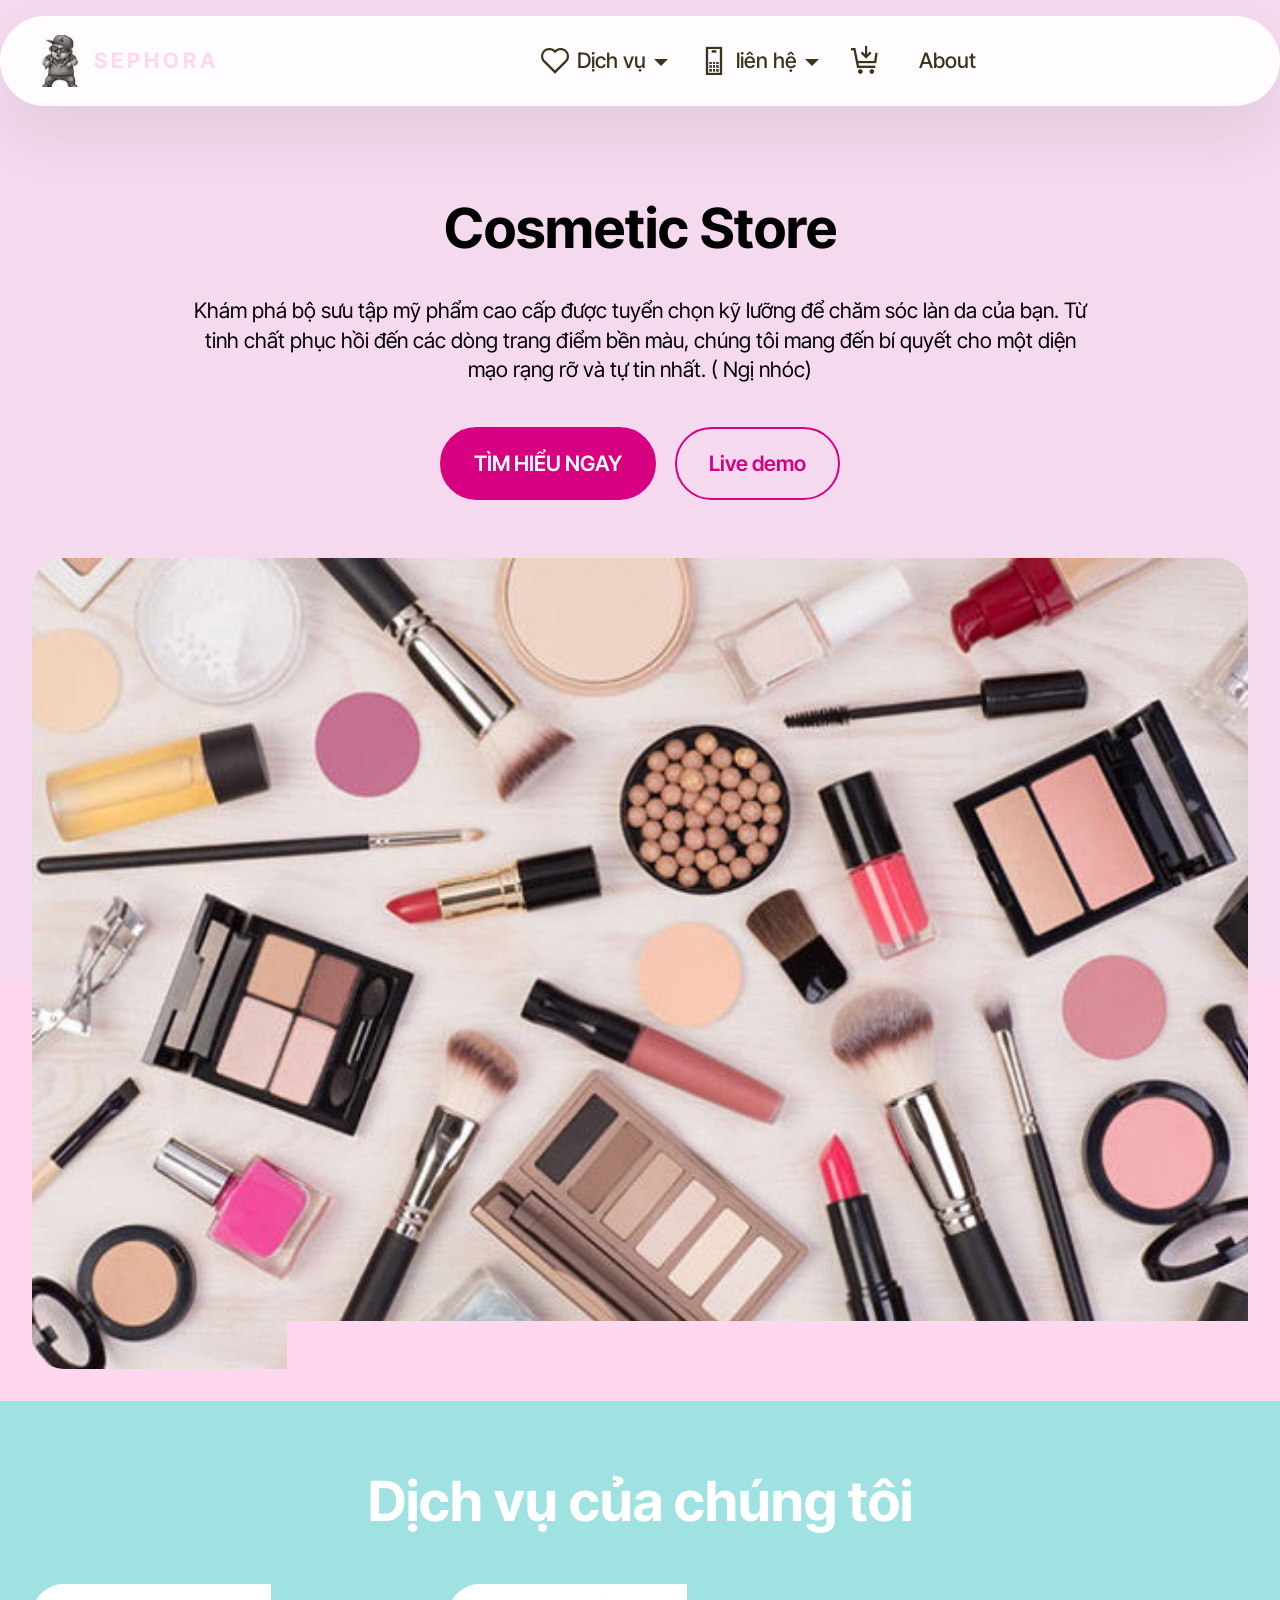
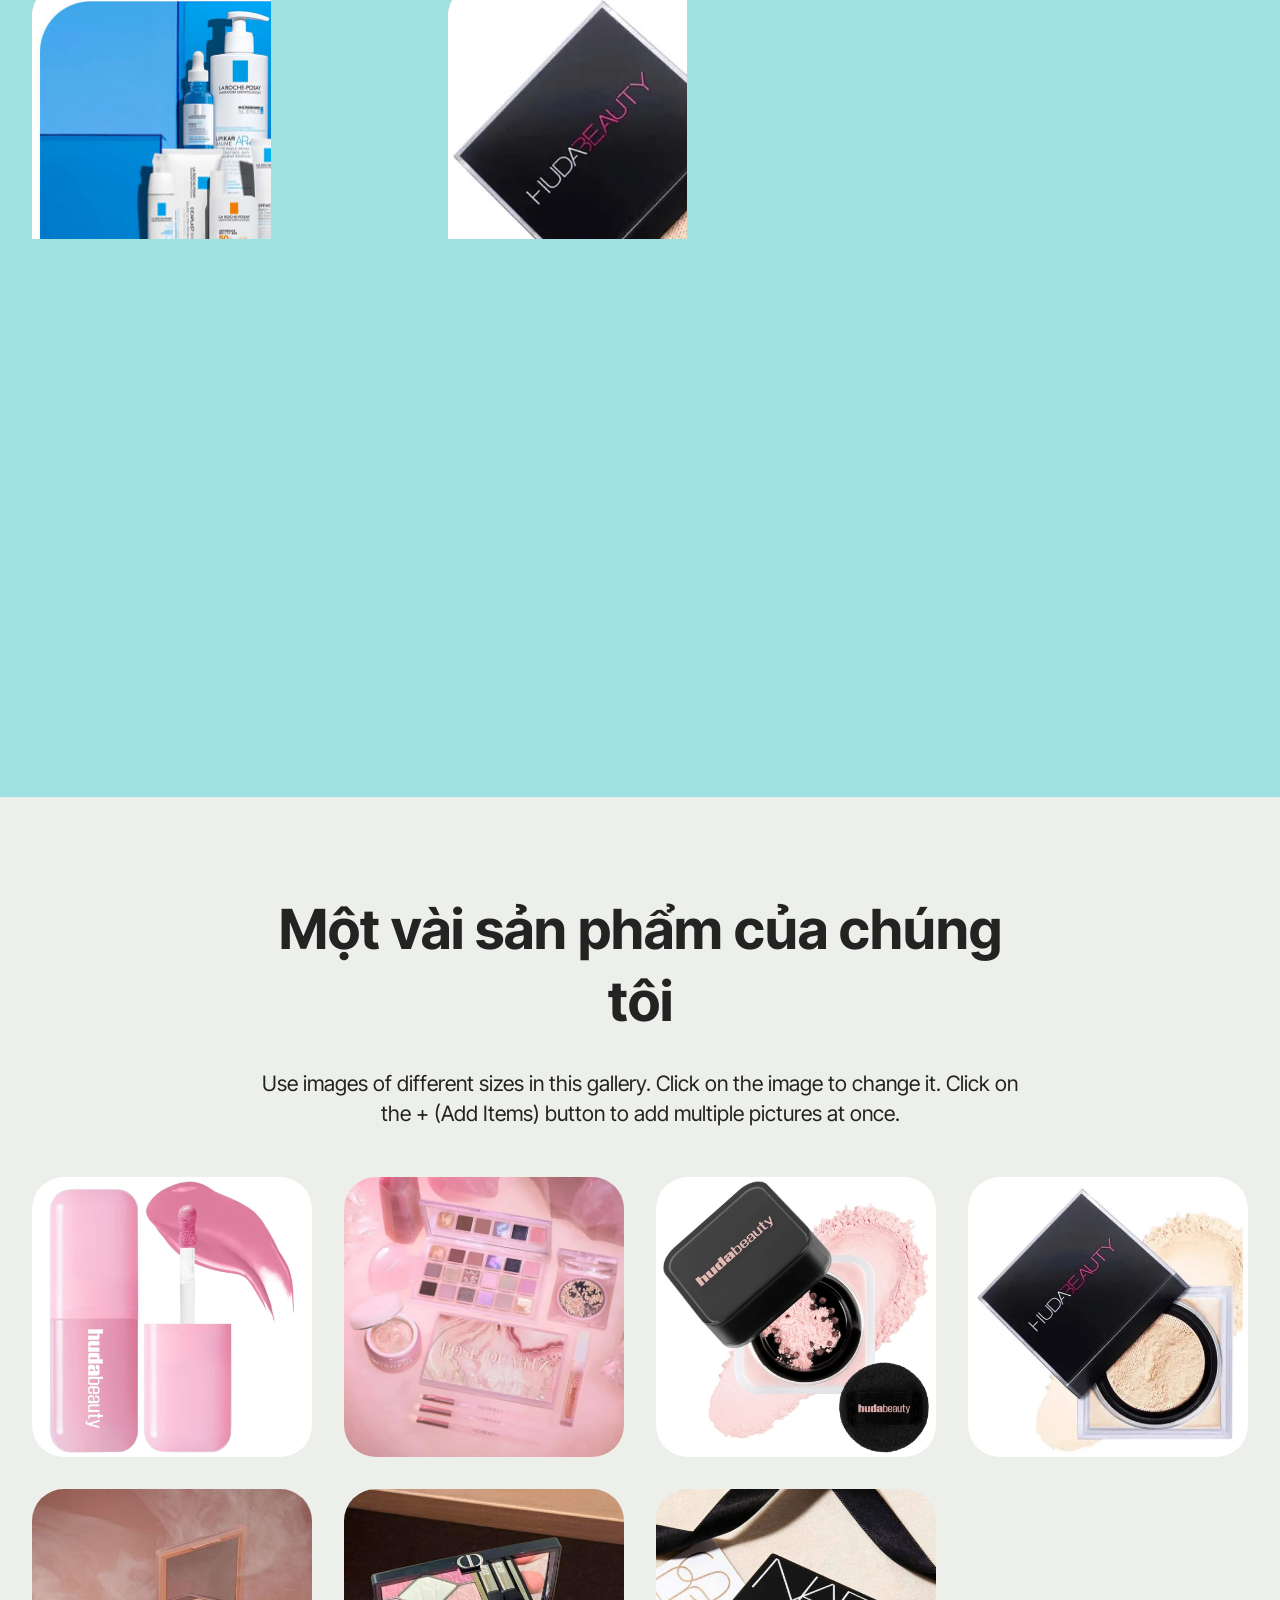
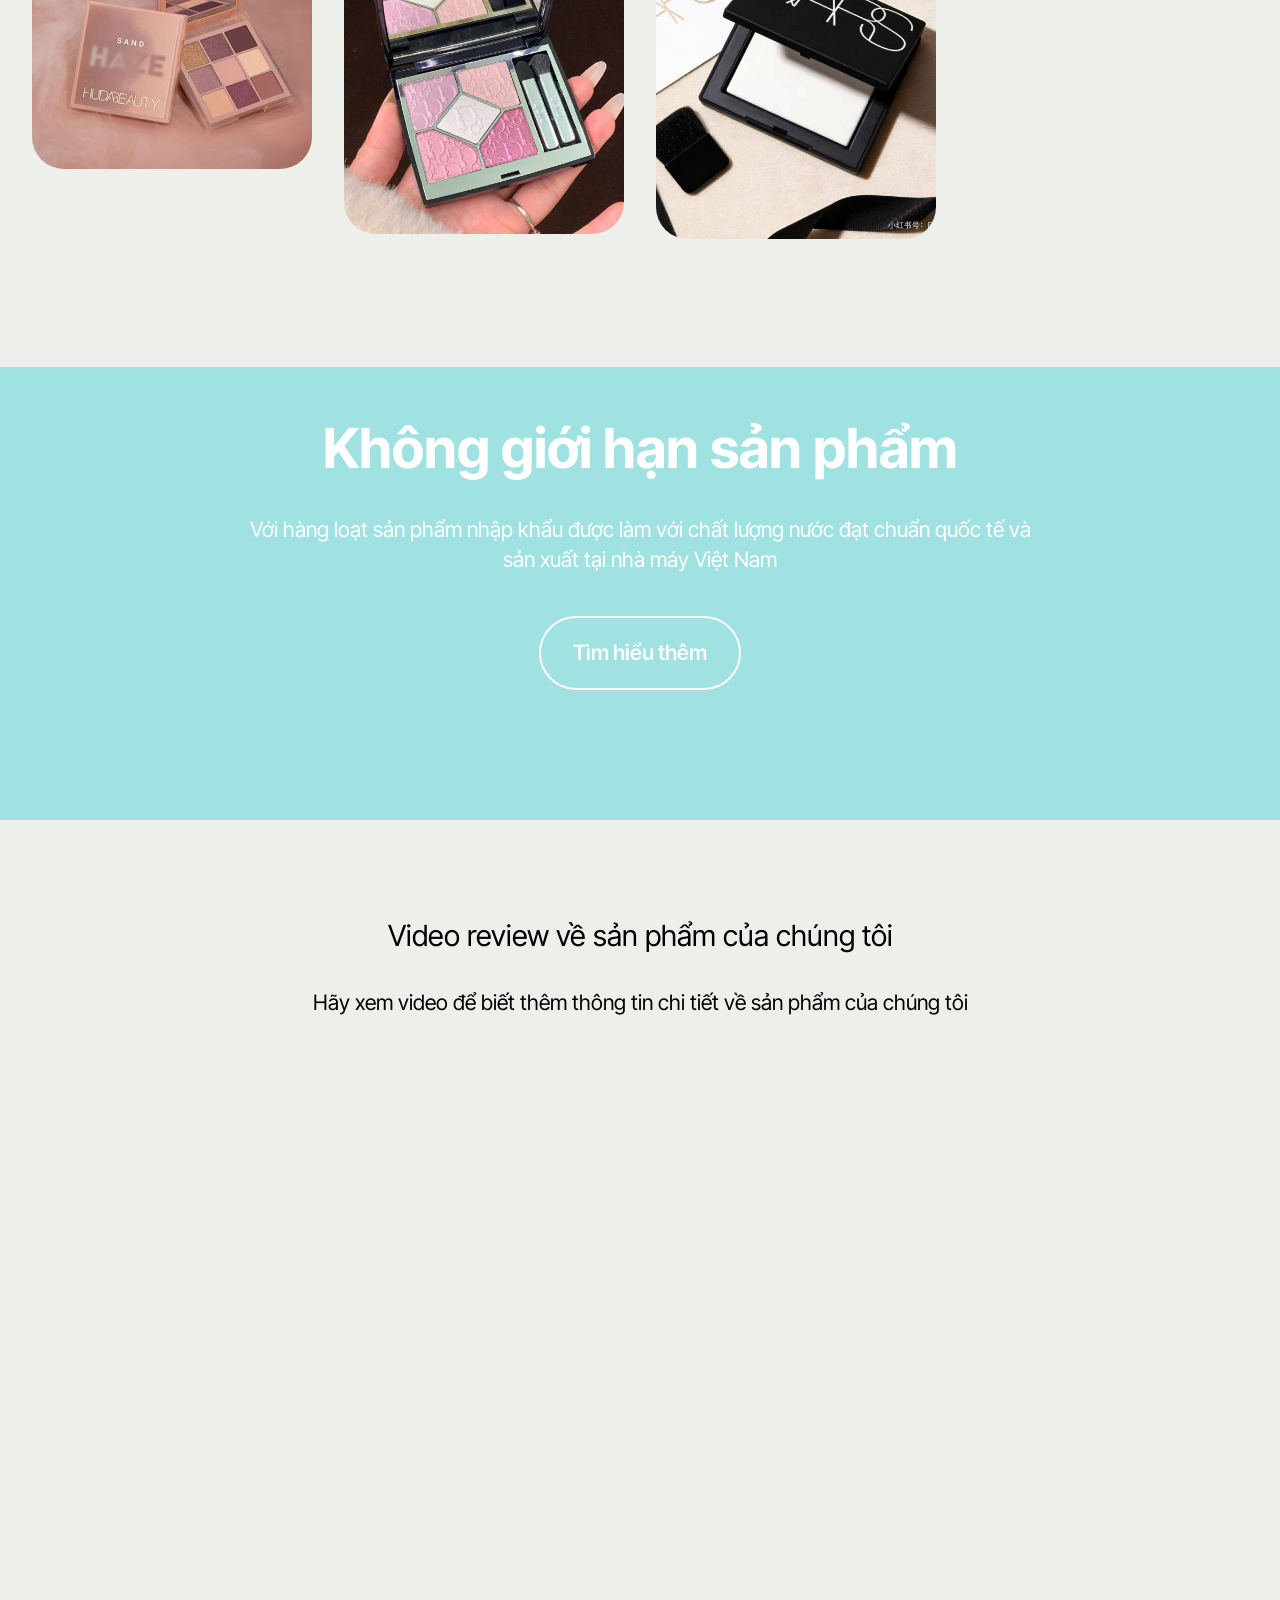
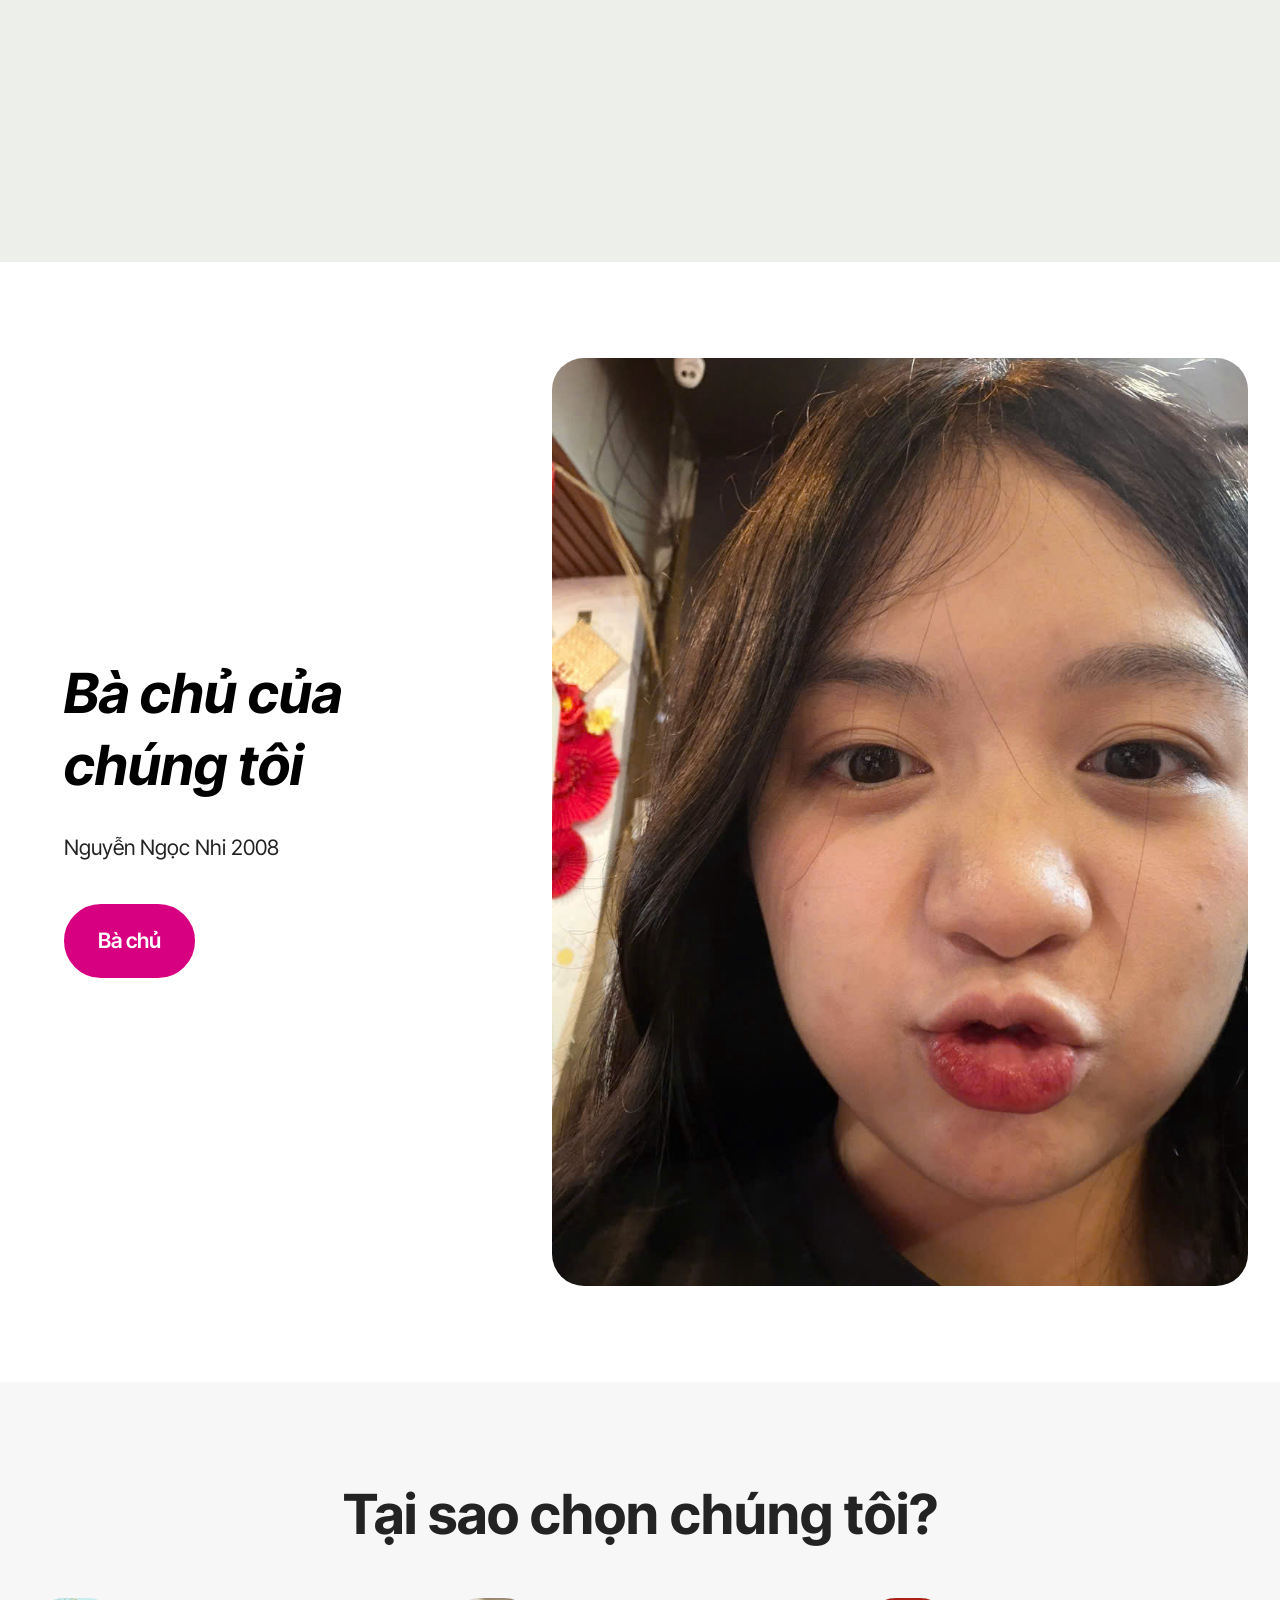
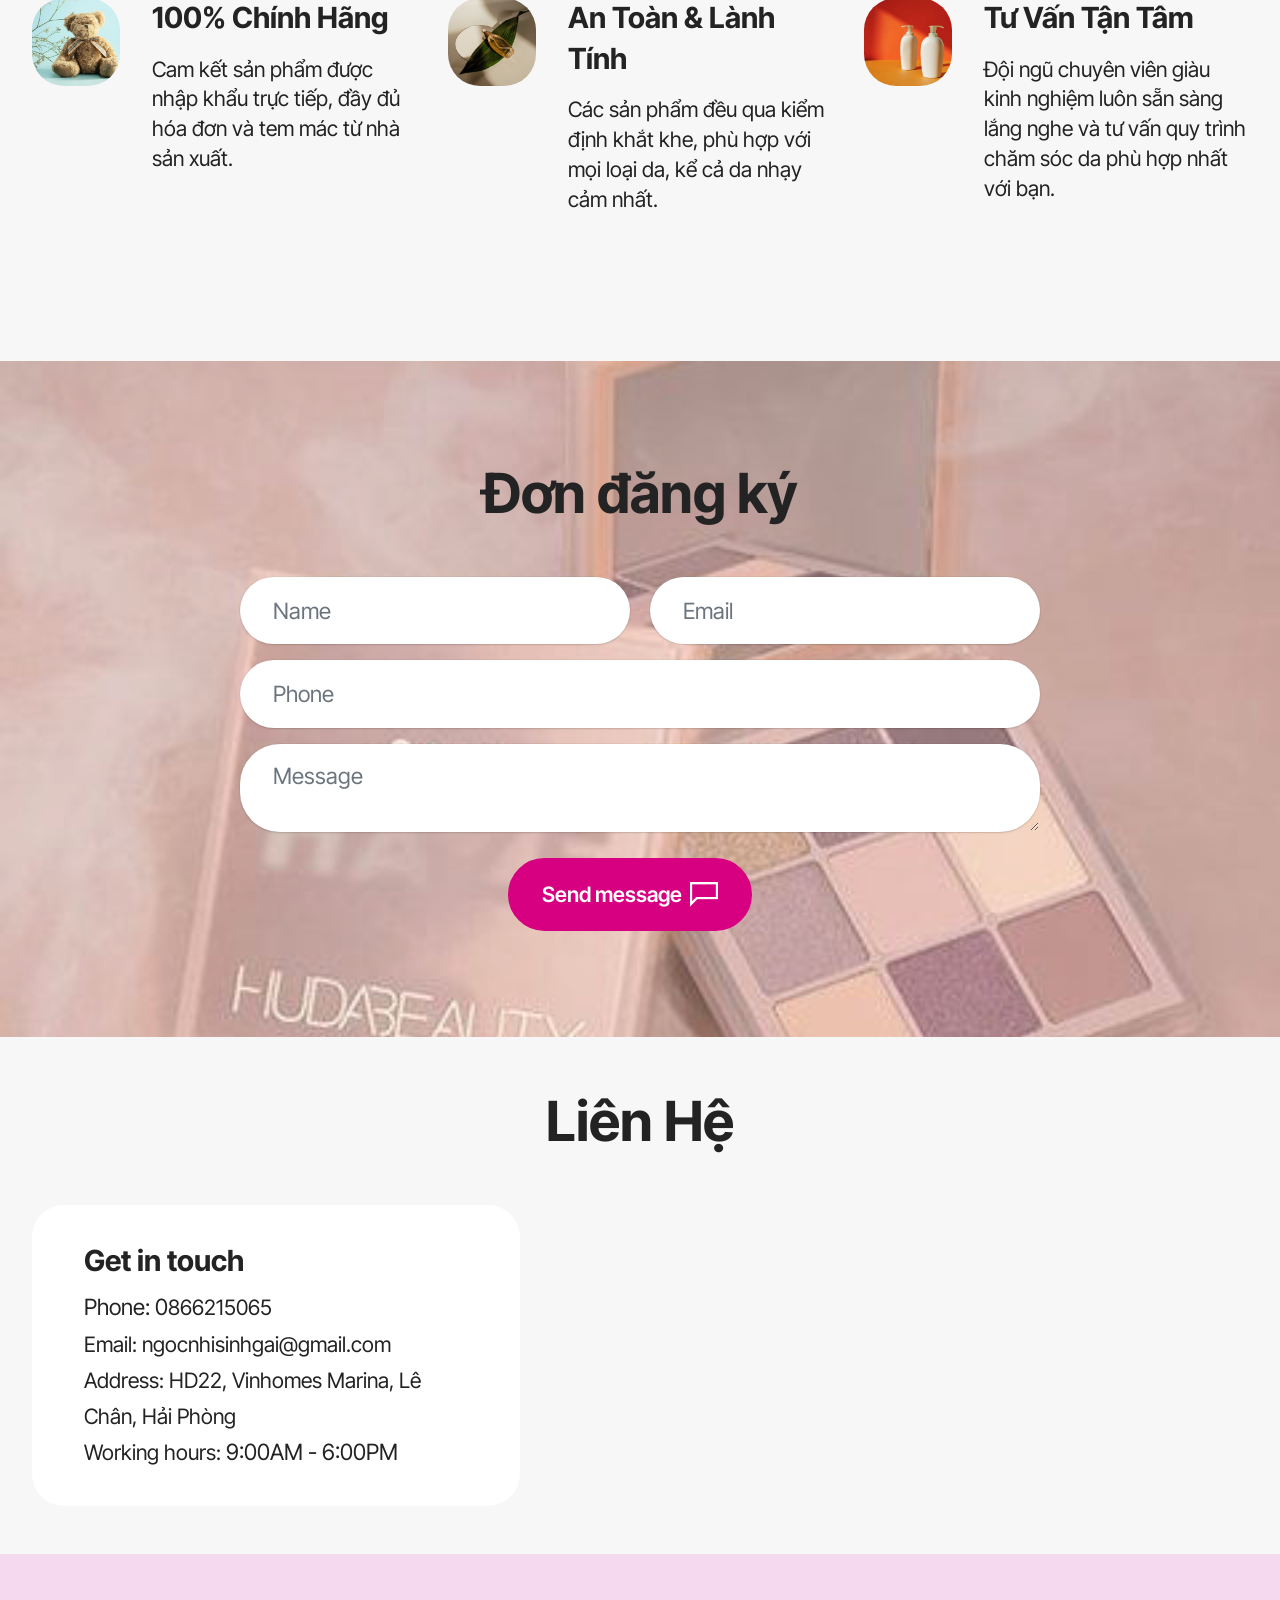
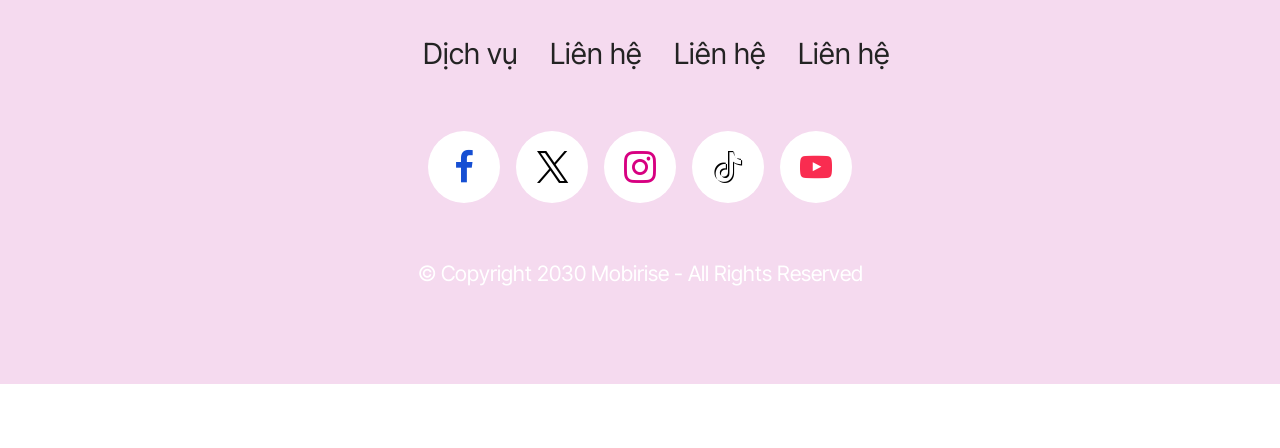
==== index.html @ 9c0962bb "new" ====
<!DOCTYPE html>
<html  >
<head>
  <!-- Site made with Mobirise Website Builder v6.1.10, https://mobirise.com -->
  <meta charset="UTF-8">
  <meta http-equiv="X-UA-Compatible" content="IE=edge">
  <meta name="generator" content="Mobirise v6.1.10, mobirise.com">
  <meta name="viewport" content="width=device-width, initial-scale=1, minimum-scale=1">
  <link rel="shortcut icon" href="assets/images/anhdep-72x105.jpeg" type="image/x-icon">
  <meta name="description" content="">
  
  
  <title>Home</title>
  <link rel="stylesheet" href="assets/web/assets/mobirise-icons2/mobirise2.css">
  <link rel="stylesheet" href="assets/bootstrap/css/bootstrap.min.css">
  <link rel="stylesheet" href="assets/animatecss/animate.css">
  <link rel="stylesheet" href="assets/dropdown/css/style.css">
  <link rel="stylesheet" href="assets/socicon/css/styles.css">
  <link rel="stylesheet" href="assets/theme/css/style.css">
  <link rel="stylesheet" href="assets/gallery/style.css">
  <link rel="preload" href="https://fonts.googleapis.com/css?family=Inter+Tight:100,200,300,400,500,600,700,800,900,100i,200i,300i,400i,500i,600i,700i,800i,900i&display=swap" as="style" onload="this.onload=null;this.rel='stylesheet'">
  <noscript><link rel="stylesheet" href="https://fonts.googleapis.com/css?family=Inter+Tight:100,200,300,400,500,600,700,800,900,100i,200i,300i,400i,500i,600i,700i,800i,900i&display=swap"></noscript>
  <link rel="preload" as="style" href="assets/mobirise/css/mbr-additional.css?v=VeJrCi"><link rel="stylesheet" href="assets/mobirise/css/mbr-additional.css?v=VeJrCi" type="text/css">

  
  
  
</head>
<body>
  
  <section data-bs-version="5.1" class="menu menu2 cid-tJS6tZXiPa" once="menu" id="menu02-0">
	

	<nav class="navbar navbar-dropdown navbar-fixed-top navbar-expand-lg">
		<div class="container">
			<div class="navbar-brand">
				<span class="navbar-logo">
					
						<img src="assets/images/anhdep-72x105.jpeg" alt="Cosmetic" style="height: 3.3rem;">
					
				</span>
				<span class="navbar-caption-wrap"><a class="navbar-caption text-secondary display-4" href="index.html#header05-1">S E P H O R A</a></span>
			</div>
			<button class="navbar-toggler" type="button" data-toggle="collapse" data-bs-toggle="collapse" data-target="#navbarSupportedContent" data-bs-target="#navbarSupportedContent" aria-controls="navbarNavAltMarkup" aria-expanded="false" aria-label="Toggle navigation">
				<div class="hamburger">
					<span></span>
					<span></span>
					<span></span>
					<span></span>
				</div>
			</button>
			<div class="collapse navbar-collapse" id="navbarSupportedContent">
				<ul class="navbar-nav nav-dropdown nav-right" data-app-modern-menu="true"><li class="nav-item dropdown">
						<a class="nav-link link dropdown-toggle text-success display-4" href="index.html#features04-w" aria-expanded="false" data-toggle="dropdown-submenu" data-bs-toggle="dropdown" data-bs-auto-close="outside"><span class="mobi-mbri mobi-mbri-hearth mbr-iconfont mbr-iconfont-btn"></span>Dịch vụ</a><div class="dropdown-menu" aria-labelledby="dropdown-602"><div class="dropdown"><a class="dropdown-item dropdown-toggle text-success display-4" href="index.html#features04-w" data-toggle="dropdown-submenu" data-bs-toggle="dropdown" data-bs-auto-close="outside" aria-expanded="false">Chăm sóc da (Skincare)</a><div class="dropdown-menu dropdown-submenu" aria-labelledby="dropdown-444"><a class="dropdown-item text-success display-4" href="index.html#features04-w">Sữa rửa mặt &amp; Tẩy trang</a><a class="dropdown-item show text-success display-4" href="index.html#features04-w">Toner &amp; Xịt khoáng</a><a class="dropdown-item show text-success display-4" href="index.html#features04-w">Serum &amp; Tinh chất đặc trị</a><a class="dropdown-item show text-success display-4" href="index.html#features04-w">Kem dưỡng ẩm</a></div></div><div class="dropdown"><a class="dropdown-item dropdown-toggle text-success display-4" href="index.html#features04-w" data-toggle="dropdown-submenu" data-bs-toggle="dropdown" data-bs-auto-close="outside" aria-expanded="false">Trang điểm (Makeup)<br></a><div class="dropdown-menu dropdown-submenu" aria-labelledby="dropdown-417"><a class="show dropdown-item text-success display-4" href="index.html#features04-w">Kem nền &amp; Cushion</a><a class="show dropdown-item text-success display-4" href="index.html#features04-w">Phấn mắt &amp; Kẻ mày</a><a class="dropdown-item show text-success display-4" href="index.html#features04-w">Son môi</a></div></div><div class="dropdown"><a class="dropdown-item dropdown-toggle text-success display-4" href="index.html#features04-w" data-toggle="dropdown-submenu" data-bs-toggle="dropdown" data-bs-auto-close="outside" aria-expanded="false">Chăm sóc cơ thể (Body Care)</a><div class="dropdown-menu dropdown-submenu" aria-labelledby="dropdown-367"><a class="show dropdown-item text-success display-4" href="index.html#features04-w">Sữa tắm &amp; Tẩy tế bào chết</a><a class="show dropdown-item text-success display-4" href="index.html#features04-w">Dưỡng thể (Body Lotion)</a></div></div><a class="show dropdown-item text-success display-4" href="index.html#features04-w"></a></div>
					</li><li class="nav-item dropdown">
						<a class="nav-link link dropdown-toggle text-success display-4" href="index.html#contacts02-9" data-toggle="dropdown-submenu" data-bs-toggle="dropdown" data-bs-auto-close="outside" aria-expanded="false"><span class="mobi-mbri mobi-mbri-mobile mbr-iconfont mbr-iconfont-btn"></span>liên hệ</a><div class="dropdown-menu" aria-labelledby="dropdown-784"><a class="dropdown-item text-success display-4" href="index.html#contacts02-9">0866215065&nbsp;<span class="mobi-mbri mobi-mbri-phone mbr-iconfont mbr-iconfont-btn"></span></a><a class="text-success show dropdown-item text-primary display-4" href="https://web.facebook.com/nhyngoc.1908" target="_blank"><span class="socicon socicon-facebook mbr-iconfont mbr-iconfont-btn"></span>ngọc nhi<br></a><a class="text-success show dropdown-item text-primary display-4" href="https://web.facebook.com/nhyngoc.1908" target="_blank"></a></div>
					</li><li class="nav-item"><a class="nav-link link text-success display-4" href="index.html#features04-w"><span class="mobi-mbri mobi-mbri-cart-add mbr-iconfont mbr-iconfont-btn"></span></a></li>
					<li class="nav-item">
						<a class="nav-link link text-success display-4" href="index.html#header01-7">About</a>
					</li></ul>
				
				
			</div>
		</div>
	</nav>
</section>

<section data-bs-version="5.1" class="header5 cid-tJS6uM4N87" id="header05-1">
	

	
	
	<div class="topbg"></div>
	<div class="align-center container">
		<div class="row justify-content-center">
			<div class="col-md-12 col-lg-9">
				<h1 class="mbr-section-title mbr-fonts-style mb-4 display-2"><strong>Cosmetic Store</strong></h1>
				<p class="mbr-text mbr-fonts-style mb-4 display-7">Khám phá bộ sưu tập mỹ phẩm cao cấp được tuyển chọn kỹ lưỡng để chăm sóc làn da của bạn. Từ tinh chất phục hồi đến các dòng trang điểm bền màu, chúng tôi mang đến bí quyết cho một diện mạo rạng rỡ và tự tin nhất. ( Ngị nhóc)</p>
				<div class="mbr-section-btn mt-3"><a class="btn btn-primary display-7" href="index.html#form02-6">TÌM HIỂU NGAY</a> <a class="btn btn-primary-outline display-7" href="index.html#gallery02-v">Live demo</a></div>
			</div>
		</div>
		<div class="row mt-5 justify-content-center">
			<div class="col-12 col-lg-12">
				<img src="assets/images/dung-cu-makeup-chuyen-nghiep-600x400.jpg" alt="Mobirise Website Builder" title="">
			</div>
		</div>
	</div>
</section>

<section data-bs-version="5.1" class="features4 cid-tMlEXTHLbS" id="features04-w">
	
	
	<div class="container">
		<div class="row justify-content-center">
			<div class="col-12 content-head">
				<div class="mbr-section-head mb-5">
					<h4 class="mbr-section-title mbr-fonts-style align-center mb-0 display-2"><strong>Dịch vụ của chúng tôi</strong></h4>
					
					
				</div>
			</div>
		</div>
		<div class="row">
			<div class="item features-image col-12 col-md-6 col-lg-4">
				<div class="item-wrapper">
					<div class="item-img">
						<img src="assets/images/original-1692762587-816x802.jpg" alt="Mobirise Website Builder">
					</div>
					<div class="item-content">
						<h5 class="item-title mbr-fonts-style display-5">
							<strong>Chăm sóc da&nbsp;</strong></h5>
						
						<p class="mbr-text mbr-fonts-style display-7">Sản phẩm chăm sóc da tốt nhất hiện nay</p>
						<div class="mbr-section-btn item-footer"><a href="page2.html" class="btn item-btn btn-primary display-7">Tìm hiểu</a></div>
					</div>

				</div>
			</div>
			<div class="item features-image col-12 col-md-6 col-lg-4">
				<div class="item-wrapper">
					<div class="item-img">
						<img src="assets/images/phan-phu-dang-bot-huda-beauty-easy-bake-loose-baking-setting-powder-tone-pound-cake-20g-6791de4753b0d-23012025131431.webp" alt="Mobirise Website Builder">
					</div>
					<div class="item-content">
						<h5 class="item-title mbr-fonts-style display-5"><strong>Trang điểm&nbsp;</strong></h5>
						
						<p class="mbr-text mbr-fonts-style display-7">Sản phẩm bán chạy nhất trên sàn của chúng tôi</p>
						<div class="mbr-section-btn item-footer"><a href="page1.html" class="btn item-btn btn-primary display-7">Tìm hiểu</a></div>
					</div>
				</div>
			</div>
			<div class="item features-image col-12 col-md-6 col-lg-4">
				<div class="item-wrapper">
					<div class="item-img">
						<img src="assets/images/xit-khoa-nen-makeup-huda-beauty-easy-bake-setting-spray-100ml-68b80b1b572de-3092025163211.webp" alt="Mobirise Website Builder">
					</div>
					<div class="item-content">
						<h5 class="item-title mbr-fonts-style display-5">
							<strong>Chăm sóc cơ thể</strong></h5>
						
						<p class="mbr-text mbr-fonts-style display-7">
							Sản phẩm huda nổi tiếng bán chạy<br>
						</p>
						<div class="mbr-section-btn item-footer"><a href="page3.html" class="btn item-btn btn-primary display-7">Tìm hiểu</a></div>
					</div>
				</div>
			</div>
		</div>
	</div>
</section>

<section data-bs-version="5.1" class="gallery1 mbr-gallery cid-tMlDYtQ5fF" id="gallery02-v">
    

    
    

    <div class="container-fluid">
        <div class="row justify-content-center">
            <div class="col-12 content-head">
                <div class="mbr-section-head mb-5">
                    <h3 class="mbr-section-title mbr-fonts-style align-center m-0 display-2"><strong>Một vài sản phẩm của chúng tôi</strong></h3>
                    <h4 class="mbr-section-subtitle mbr-fonts-style align-center mb-0 mt-4 display-7">Use images of different sizes in this gallery. Click on the image to change it. Click on the + (Add Items) button to add multiple pictures at once.</h4>
                </div>
            </div>
        </div>
        <div class="row mbr-gallery mbr-masonry" data-masonry="{&quot;percentPosition&quot;: true }">
            <div class="col-12 col-md-6 col-lg-3 item gallery-image">
                <div class="item-wrapper" data-toggle="modal" data-bs-toggle="modal" data-target="#veF0iHFSBd-modal" data-bs-target="#veF0iHFSBd-modal">
                    <img class="w-100" src="assets/images/huda-beauty-blush-filter-liquid-blush-ube-cream.webp" alt="Mobirise Website Builder" data-slide-to="0" data-bs-slide-to="0" data-target="#lb-veF0iHFSBd" data-bs-target="#lb-veF0iHFSBd">
                    <div class="icon-wrapper">
                        <span class="mobi-mbri mobi-mbri-search mbr-iconfont mbr-iconfont-btn"></span>
                    </div>
                </div>
                
            </div>
            <div class="col-12 col-md-6 col-lg-3 item gallery-image">
                <div class="item-wrapper" data-toggle="modal" data-bs-toggle="modal" data-target="#veF0iHFSBd-modal" data-bs-target="#veF0iHFSBd-modal">
                    <img class="w-100" src="assets/images/huda-beauty-rose-quartz-collecti-jpg-1647658914.webp" alt="Mobirise Website Builder" data-slide-to="1" data-bs-slide-to="1" data-target="#lb-veF0iHFSBd" data-bs-target="#lb-veF0iHFSBd">
                    <div class="icon-wrapper">
                        <span class="mobi-mbri mobi-mbri-search mbr-iconfont mbr-iconfont-btn"></span>
                    </div>
                </div>
                
            </div>
            <div class="col-12 col-md-6 col-lg-3 item gallery-image">
                <div class="item-wrapper" data-toggle="modal" data-bs-toggle="modal" data-target="#veF0iHFSBd-modal" data-bs-target="#veF0iHFSBd-modal">
                    <img class="w-100" src="assets/images/mini-6g-easy-bake-loose-baking-setting-powder-cherry-blossom.webp" alt="Mobirise Website Builder" data-slide-to="2" data-bs-slide-to="2" data-target="#lb-veF0iHFSBd" data-bs-target="#lb-veF0iHFSBd">
                    <div class="icon-wrapper">
                        <span class="mobi-mbri mobi-mbri-search mbr-iconfont mbr-iconfont-btn"></span>
                    </div>
                </div>
                
            </div>
            <div class="col-12 col-md-6 col-lg-3 item gallery-image">
                <div class="item-wrapper" data-toggle="modal" data-bs-toggle="modal" data-target="#veF0iHFSBd-modal" data-bs-target="#veF0iHFSBd-modal">
                    <img class="w-100" src="assets/images/phan-phu-dang-bot-huda-beauty-easy-bake-loose-baking-setting-powder-tone-pound-cake-20g-6791de4753b0d-23012025131431.webp" alt="Mobirise Website Builder" data-slide-to="3" data-bs-slide-to="3" data-target="#lb-veF0iHFSBd" data-bs-target="#lb-veF0iHFSBd">
                    <div class="icon-wrapper">
                        <span class="mobi-mbri mobi-mbri-search mbr-iconfont mbr-iconfont-btn"></span>
                    </div>
                </div>
                
            </div>
            <div class="col-12 col-md-6 col-lg-3 item gallery-image">
                <div class="item-wrapper" data-toggle="modal" data-bs-toggle="modal" data-target="#veF0iHFSBd-modal" data-bs-target="#veF0iHFSBd-modal">
                    <img class="w-100" src="assets/images/sand-haze-1bcd0a41b50645d7a9944e2a5eb44f7e-large-480x480.jpg" alt="Mobirise Website Builder" data-slide-to="4" data-bs-slide-to="4" data-target="#lb-veF0iHFSBd" data-bs-target="#lb-veF0iHFSBd">
                    <div class="icon-wrapper">
                        <span class="mobi-mbri mobi-mbri-search mbr-iconfont mbr-iconfont-btn"></span>
                    </div>
                </div>
                
            </div>
            <div class="col-12 col-md-6 col-lg-3 item gallery-image">
                <div class="item-wrapper" data-toggle="modal" data-bs-toggle="modal" data-target="#veF0iHFSBd-modal" data-bs-target="#veF0iHFSBd-modal">
                    <img class="w-100" src="assets/images/218d7503-e731-4b28-9353-6bf3b021358f-524x647.jpg" alt="Mobirise Website Builder" data-slide-to="5" data-bs-slide-to="5" data-target="#lb-veF0iHFSBd" data-bs-target="#lb-veF0iHFSBd">
                    <div class="icon-wrapper">
                        <span class="mobi-mbri mobi-mbri-search mbr-iconfont mbr-iconfont-btn"></span>
                    </div>
                </div>
                
            </div>
            <div class="col-12 col-md-6 col-lg-3 item gallery-image">
                <div class="item-wrapper" data-toggle="modal" data-bs-toggle="modal" data-target="#veF0iHFSBd-modal" data-bs-target="#veF0iHFSBd-modal">
                    <img class="w-100" src="assets/images/d72a0f19-50c6-4b3a-bc0b-5b64bf9c678b-524x655.jpg" alt="Mobirise Website Builder" data-slide-to="6" data-bs-slide-to="6" data-target="#lb-veF0iHFSBd" data-bs-target="#lb-veF0iHFSBd">
                    <div class="icon-wrapper">
                        <span class="mobi-mbri mobi-mbri-search mbr-iconfont mbr-iconfont-btn"></span>
                    </div>
                </div>
                
            </div>
        </div>

        <div class="modal mbr-slider" tabindex="-1" role="dialog" aria-hidden="true" id="veF0iHFSBd-modal">
            <div class="modal-dialog" role="document">
                <div class="modal-content">
                    <div class="modal-body">
                        <div class="carousel slide" id="lb-veF0iHFSBd" data-interval="5000" data-bs-interval="5000">
                            <div class="carousel-inner">
                                <div class="carousel-item active">
                                    <img class="d-block w-100" src="assets/images/huda-beauty-blush-filter-liquid-blush-ube-cream.webp" alt="Mobirise Website Builder">
                                </div>
                                <div class="carousel-item">
                                    <img class="d-block w-100" src="assets/images/huda-beauty-rose-quartz-collecti-jpg-1647658914.webp" alt="Mobirise Website Builder">
                                </div>
                                <div class="carousel-item">
                                    <img class="d-block w-100" src="assets/images/mini-6g-easy-bake-loose-baking-setting-powder-cherry-blossom.webp" alt="Mobirise Website Builder">
                                </div>
                                <div class="carousel-item">
                                    <img class="d-block w-100" src="assets/images/phan-phu-dang-bot-huda-beauty-easy-bake-loose-baking-setting-powder-tone-pound-cake-20g-6791de4753b0d-23012025131431.webp" alt="Mobirise Website Builder">
                                </div>
                                <div class="carousel-item">
                                    <img class="d-block w-100" src="assets/images/sand-haze-1bcd0a41b50645d7a9944e2a5eb44f7e-large-480x480.jpg" alt="Mobirise Website Builder">
                                </div>
                                <div class="carousel-item">
                                    <img class="d-block w-100" src="assets/images/218d7503-e731-4b28-9353-6bf3b021358f-524x647.jpg" alt="Mobirise Website Builder">
                                </div>
                                <div class="carousel-item">
                                    <img class="d-block w-100" src="assets/images/d72a0f19-50c6-4b3a-bc0b-5b64bf9c678b-524x655.jpg" alt="Mobirise Website Builder">
                                </div>
                            </div>
                            <ol class="carousel-indicators">
                                <li data-slide-to="0" data-bs-slide-to="0" class="active" data-target="#lb-veF0iHFSBd" data-bs-target="#lb-veF0iHFSBd"></li>
                                <li data-slide-to="1" data-bs-slide-to="1" data-target="#lb-veF0iHFSBd" data-bs-target="#lb-veF0iHFSBd"></li>
                                <li data-slide-to="2" data-bs-slide-to="2" data-target="#lb-veF0iHFSBd" data-bs-target="#lb-veF0iHFSBd"></li>
                                <li data-slide-to="3" data-bs-slide-to="3" data-target="#lb-veF0iHFSBd" data-bs-target="#lb-veF0iHFSBd"></li>
                                <li data-slide-to="4" data-bs-slide-to="4" data-target="#lb-veF0iHFSBd" data-bs-target="#lb-veF0iHFSBd"></li>
                                <li data-slide-to="5" data-bs-slide-to="5" data-target="#lb-veF0iHFSBd" data-bs-target="#lb-veF0iHFSBd"></li>
                                <li data-slide-to="6" data-bs-slide-to="6" data-target="#lb-veF0iHFSBd" data-bs-target="#lb-veF0iHFSBd"></li>
                            </ol>
                            <a role="button" href="" class="close" data-dismiss="modal" data-bs-dismiss="modal" aria-label="Close">
                            </a>
                            <a class="carousel-control-prev carousel-control" role="button" data-slide="prev" data-bs-slide="prev" href="#lb-veF0iHFSBd">
                                <span class="mobi-mbri mobi-mbri-arrow-prev" aria-hidden="true"></span>
                                <span class="sr-only visually-hidden">Previous</span>
                            </a>
                            <a class="carousel-control-next carousel-control" role="button" data-slide="next" data-bs-slide="next" href="#lb-veF0iHFSBd">
                                <span class="mobi-mbri mobi-mbri-arrow-next" aria-hidden="true"></span>
                                <span class="sr-only visually-hidden">Next</span>
                            </a>
                        </div>
                    </div>
                </div>
            </div>
        </div>
    </div>
</section>

<section data-bs-version="5.1" class="header09 cid-tLAX5BnXkJ" id="header09-q">
	
	
	<div class="container-fluid">
		<div class="row">
			<div class="content-wrap col-12 col-md-8">
				<h2 class="mbr-section-title mbr-fonts-style mbr-white mb-4 display-2"><strong>Không giới hạn sản phẩm</strong></h2>
				
				<p class="mbr-fonts-style mbr-text mbr-white mb-4 display-7">Với hàng loạt sản phẩm nhập khẩu được làm với chất lượng nước đạt chuẩn quốc tế và sản xuất tại nhà máy Việt Nam</p>
				<div class="mbr-section-btn"><a class="btn btn-white-outline display-7" href="page4.html">Tìm hiểu thêm</a></div>
			</div>
		</div>
	</div>
</section>

<section data-bs-version="5.1" class="header7 cid-tLeaLmEeFr" id="header07-h">
  

  
  
  
  <div class="align-center container">
    <div class="row justify-content-center">
      <div class="col-md-12 col-lg-9 mb-5">
        <h1 class="mbr-section-title mbr-fonts-style display-5">Video review về sản phẩm của chúng tôi</h1>
        <p class="mbr-text mbr-fonts-style mt-4 display-7">
          Hãy xem video để biết thêm thông tin chi tiết về sản phẩm của chúng tôi</p>
        
      </div>
    </div>

    <div class="row justify-content-center">
      <div class="mbr-figure col-12 col-md-12"><iframe class="mbr-embedded-video" src="https://www.youtube.com/embed/VstaVrbxufo?rel=0&amp;amp;mute=1&amp;showinfo=0&amp;autoplay=1&amp;loop=1&amp;playlist=VstaVrbxufo" width="1280" height="720" frameborder="0" allowfullscreen></iframe></div>
    </div>
  </div>
</section>

<section data-bs-version="5.1" class="header1 cid-tJS9vXDdRK" id="header01-7">
	

	
	

	<div class="container">
		<div class="row justify-content-center">
			<div class="col-12 col-md-12 col-lg-7 image-wrapper">
				<img class="w-100" src="assets/images/z7532782134181-3349c4704ab9f3c4720454849f59a52e-960x1280.jpg" alt="Mobirise Website Builder">
			</div>
			<div class="col-12 col-lg col-md-12">
				<div class="text-wrapper align-left">
					<h1 class="mbr-section-title mbr-fonts-style mb-4 display-2"><strong><em>Bà chủ của chúng tôi</em></strong></h1>
					<p class="mbr-text mbr-fonts-style mb-4 display-7">Nguyễn Ngọc Nhi 2008&nbsp;<br></p>
					<div class="mbr-section-btn mt-3"><a class="btn btn-primary display-7" href="page5.html">Bà chủ<br></a></div>
				</div>
			</div>
		</div>
	</div>
</section>

<section data-bs-version="5.1" class="features15 cid-tLek7gQhG7" id="features015-m">
	

	
	
	<div class="container">
		<div class="mbr-section-head mb-5">
			<h4 class="mbr-section-title mbr-fonts-style align-center mb-0 display-2">
			  <strong>Tại sao chọn chúng tôi?</strong></h4>
			
		  </div>
		<div class="row justify-content-center">
			<div class="item features-without-image col-12 col-lg-4 active">
				<div class="item-wrapper">
					<div class="img-wrapper">
						<img src="assets/images/shop3.jpg" alt="Mobirise Website Builder" data-slide-to="0" data-bs-slide-to="0">
					</div>
					<div class="card-box">
						<h4 class="card-title mbr-fonts-style mb-3 display-5"><strong>100% Chính Hãng</strong></h4>
						<h5 class="card-text mbr-fonts-style display-7">Cam kết sản phẩm được nhập khẩu trực tiếp, đầy đủ hóa đơn và tem mác từ nhà sản xuất.</h5>
					</div>
				</div>
			</div>
			
			<div class="item features-without-image col-12 col-lg-4">
				<div class="item-wrapper">
					<div class="img-wrapper">
						<img src="assets/images/shop1.jpg" alt="Mobirise Website Builder" data-slide-to="2" data-bs-slide-to="3">
					</div>
					<div class="card-box">
						<h4 class="card-title mbr-fonts-style mb-3 display-5"><strong>An Toàn &amp; Lành Tính</strong></h4>
						<h5 class="card-text mbr-fonts-style display-7">Các sản phẩm đều qua kiểm định khắt khe, phù hợp với mọi loại da, kể cả da nhạy cảm nhất.</h5>
					</div>
				</div>
			</div><div class="item features-without-image col-12 col-lg-4">
				<div class="item-wrapper">
					<div class="img-wrapper">
						<img src="assets/images/shop2.jpg" alt="Mobirise Website Builder" data-slide-to="3" data-bs-slide-to="2">
					</div>
					<div class="card-box">
						<h4 class="card-title mbr-fonts-style mb-3 display-5"><strong>Tư Vấn Tận Tâm</strong></h4>
						<h5 class="card-text mbr-fonts-style display-7">Đội ngũ chuyên viên giàu kinh nghiệm luôn sẵn sàng lắng nghe và tư vấn quy trình chăm sóc da phù hợp nhất với bạn.<br><br></h5>
					</div>
				</div>
			</div>
		</div>
	</div>
</section>

<section data-bs-version="5.1" class="form5 cid-tJS9pBcTSa" id="form02-6">
    
    <div class="mbr-overlay"></div>
    <div class="container">
        <div class="mbr-section-head mb-5">
            <h3 class="mbr-section-title mbr-fonts-style align-center mb-0 display-2">
                <strong>Đơn đăng ký</strong></h3>
            
        </div>
        <div class="row justify-content-center mt-4">
            <div class="col-lg-8 mx-auto mbr-form">
                <form action="https://mobirise.eu/" method="POST" class="mbr-form form-with-styler" data-verified="">
                    <div class="row">
                        
                        <div hidden="hidden" data-form-alert-danger="" class="alert alert-danger col-12">
                            Oops...! some problem!
                        </div>
                    </div>
                    <div class="dragArea row">
                        <div class="col-md col-sm-12 form-group mb-3" data-for="name">
                            <input type="text" name="name" placeholder="Name" data-form-field="name" class="form-control" value="" id="name-form02-6">
                        </div>
                        <div class="col-md col-sm-12 form-group mb-3" data-for="email">
                            <input type="email" name="email" placeholder="Email" data-form-field="email" class="form-control" value="" id="email-form02-6">
                        </div>
                        <div class="col-12 form-group mb-3" data-for="phone">
                            <input type="tel" name="phone" placeholder="Phone" data-form-field="phone" class="form-control" value="" id="phone-form02-6">
                        </div>
                        <div class="col-12 form-group mb-3" data-for="textarea">
                            <textarea name="textarea" placeholder="Message" data-form-field="textarea" class="form-control" id="textarea-form02-6"></textarea>
                        </div>
                        <div class="col-lg-12 col-md-12 col-sm-12 align-center mbr-section-btn"><button type="submit" class="btn btn-primary display-7"><span class="mobi-mbri mobi-mbri-chat mbr-iconfont mbr-iconfont-btn"></span>Send message</button></div>
                    </div>
                </form>
            </div>
        </div>
    </div>
</section>

<section data-bs-version="5.1" class="contacts2 map1 cid-tLdYHD757A" id="contacts02-9">

    

    
    <div class="container-fluid">
        <div class="mbr-section-head mb-5">
            <h3 class="mbr-section-title mbr-fonts-style align-center mb-0 display-2">
                <strong>Liên Hệ</strong></h3>
            
        </div>
        <div class="row justify-content-center mt-4">
            <div class="card col-12 col-md-5">
                <div class="card-wrapper">
                    <div class="text-wrapper">
                        <h5 class="cardTitle mbr-fonts-style mb-2 display-5">
                        <strong>Get in touch</strong></h5>
                    <ul class="list mbr-fonts-style display-7">
                        <li class="mbr-text item-wrap"><span style="font-size: 1.4rem;">Phone: 0</span>866215065</li>
                        <li class="mbr-text item-wrap">Email: ngocnhisinhgai@gmail.com</li>
                        <li class="mbr-text item-wrap">Address: HD22, Vinhomes Marina, Lê Chân, Hải Phòng</li><li class="mbr-text item-wrap">Working hours:&nbsp;<span style="font-size: 1.4rem;">9:00AM - 6:00PM</span></li>
                    </ul>
                    </div>
                </div>
            </div>
            <div class="map-wrapper col-12 col-md-7">
                <div class="google-map"><iframe frameborder="0" style="border:0" src="https://www.google.com/maps/embed?pb=!1m18!1m12!1m3!1d3729.1352726330054!2d106.6796181759654!3d20.832709894676525!2m3!1f0!2f0!3f0!3m2!1i1024!2i768!4f13.1!3m3!1m2!1s0x314a7115f37d12fb%3A0xad7a0c64ee9d474c!2sAEON%20MALL%20H%E1%BA%A3i%20Ph%C3%B2ng%20L%C3%AA%20Ch%C3%A2n!5e0!3m2!1svi!2s!4v1707830000000!5m2!1svi!2s" allowfullscreen=""></iframe></div>
            </div>
        </div>
    </div>
</section>

<section data-bs-version="5.1" class="footer1 programm5 cid-tJS9NNcTLZ" once="footers" id="footer03-8">

        

    

    <div class="container">
        <div class="row">

            <div class="row-links mb-4">
                <ul class="header-menu">
                  
                  
                  
                  
                <li class="header-menu-item mbr-fonts-style display-5"></li><li class="header-menu-item mbr-fonts-style display-5">Dịch vụ</li><li class="header-menu-item mbr-fonts-style display-5">Liên hệ</li><li class="header-menu-item mbr-fonts-style display-5">Liên hệ</li><li class="header-menu-item mbr-fonts-style display-5">Liên hệ</li></ul>
              </div>

            <div class="col-12">
                <div class="social-row">
                    <div class="soc-item">
                        <a href="https://web.facebook.com/nhyngoc.1908">
                            <span class="mbr-iconfont display-7 socicon-facebook socicon" style="color: rgb(22, 79, 211); fill: rgb(22, 79, 211);"></span>
                        </a>
                    </div>
                    <div class="soc-item">
                        <a href="https://mobiri.se/" target="_blank">
                            <span class="mbr-iconfont socicon-twitter socicon"></span>
                        </a>
                    </div>
                    <div class="soc-item">
                        <a href="https://www.instagram.com/" target="_blank">
                            <span class="mbr-iconfont socicon-instagram socicon" style="color: rgb(215, 0, 129); fill: rgb(215, 0, 129);"></span>
                        </a>
                    </div>
                    <div class="soc-item">
                        <a href="https://mobiri.se/" target="_blank">
                            <span class="mbr-iconfont socicon-tiktok socicon"></span>
                        </a>
                    </div>
                    <div class="soc-item">
                        <a href="https://mobiri.se/" target="_blank">
                            <span class="mbr-iconfont socicon-youtube socicon" style="color: rgb(249, 44, 80); fill: rgb(249, 44, 80);"></span>
                        </a>
                    </div>
                </div>
            </div>
            <div class="col-12 mt-5">
                <p class="mbr-fonts-style copyright display-7">
                    © Copyright 2030 Mobirise - All Rights Reserved
                </p>
            </div>
        </div>
    </div>
</section><section class="display-7" style="padding: 0;align-items: center;justify-content: center;flex-wrap: wrap;    align-content: center;display: flex;position: relative;height: 4rem;"><a href="https://mobiri.se/" style="flex: 1 1;height: 4rem;position: absolute;width: 100%;z-index: 1;"><img alt="" style="height: 4rem;" src="[data-uri]"></a><p style="margin: 0;text-align: center;" class="display-7">&#8204;</p><a style="z-index:1" href="https://mobirise.com"> Website Building Software</a></section><script src="assets/bootstrap/js/bootstrap.bundle.min.js"></script>  <script src="assets/smoothscroll/smooth-scroll.js"></script>  <script src="assets/ytplayer/index.js"></script>  <script src="assets/dropdown/js/navbar-dropdown.js"></script>  <script src="assets/masonry/masonry.pkgd.min.js"></script>  <script src="assets/imagesloaded/imagesloaded.pkgd.min.js"></script>  <script src="assets/theme/js/script.js"></script>  <script src="assets/gallery/player.min.js"></script>  <script src="assets/gallery/script.js"></script>  
  
  
 <div id="scrollToTop" class="scrollToTop mbr-arrow-up"><a style="text-align: center;"><i class="mbr-arrow-up-icon mbr-arrow-up-icon-cm cm-icon cm-icon-smallarrow-up"></i></a></div>
    <input name="animation" type="hidden">
  </body>
</html>
---- assets/web/assets/mobirise-icons2/mobirise2.css ----
@font-face {
  font-family: 'Moririse2';
  font-display: swap;
  src:  url('mobirise2.eot?f2bix4');
  src:  url('mobirise2.eot?f2bix4#iefix') format('embedded-opentype'),
    url('mobirise2.woff2?f2bix4') format('woff2'),
    url('mobirise2.woff?f2bix4') format('woff'),
    url('mobirise2.ttf?f2bix4') format('truetype'),
    url('mobirise2.svg?f2bix4#mobirise2') format('svg');
  font-weight: normal;
  font-style: normal;
}

[class^="mobi-"], [class*=" mobi-"] {
  /* use !important to prevent issues with browser extensions that change fonts */
  font-family: 'Moririse2' !important;
  speak: none;
  font-style: normal;
  font-weight: normal;
  font-variant: normal;
  text-transform: none;
  line-height: 1;

  /* Better Font Rendering =========== */
  -webkit-font-smoothing: antialiased;
  -moz-osx-font-smoothing: grayscale;
}

.mobi-mbri-add-submenu:before {
  content: "\e900";
}
.mobi-mbri-alert:before {
  content: "\e901";
}
.mobi-mbri-align-center:before {
  content: "\e902";
}
.mobi-mbri-align-justify:before {
  content: "\e903";
}
.mobi-mbri-align-left:before {
  content: "\e904";
}
.mobi-mbri-align-right:before {
  content: "\e905";
}
.mobi-mbri-android:before {
  content: "\e906";
}
.mobi-mbri-apple:before {
  content: "\e907";
}
.mobi-mbri-arrow-down:before {
  content: "\e908";
}
.mobi-mbri-arrow-next:before {
  content: "\e909";
}
.mobi-mbri-arrow-prev:before {
  content: "\e90a";
}
.mobi-mbri-arrow-up:before {
  content: "\e90b";
}
.mobi-mbri-bold:before {
  content: "\e90c";
}
.mobi-mbri-bookmark:before {
  content: "\e90d";
}
.mobi-mbri-bootstrap:before {
  content: "\e90e";
}
.mobi-mbri-briefcase:before {
  content: "\e90f";
}
.mobi-mbri-browse:before {
  content: "\e910";
}
.mobi-mbri-bulleted-list:before {
  content: "\e911";
}
.mobi-mbri-calendar:before {
  content: "\e912";
}
.mobi-mbri-camera:before {
  content: "\e913";
}
.mobi-mbri-cart-add:before {
  content: "\e914";
}
.mobi-mbri-cart-full:before {
  content: "\e915";
}
.mobi-mbri-cash:before {
  content: "\e916";
}
.mobi-mbri-change-style:before {
  content: "\e917";
}
.mobi-mbri-chat:before {
  content: "\e918";
}
.mobi-mbri-clock:before {
  content: "\e919";
}
.mobi-mbri-close:before {
  content: "\e91a";
}
.mobi-mbri-cloud:before {
  content: "\e91b";
}
.mobi-mbri-code:before {
  content: "\e91c";
}
.mobi-mbri-contact-form:before {
  content: "\e91d";
}
.mobi-mbri-credit-card:before {
  content: "\e91e";
}
.mobi-mbri-cursor-click:before {
  content: "\e91f";
}
.mobi-mbri-cust-feedback:before {
  content: "\e920";
}
.mobi-mbri-database:before {
  content: "\e921";
}
.mobi-mbri-delivery:before {
  content: "\e922";
}
.mobi-mbri-desktop:before {
  content: "\e923";
}
.mobi-mbri-devices:before {
  content: "\e924";
}
.mobi-mbri-down:before {
  content: "\e925";
}
.mobi-mbri-download-2:before {
  content: "\e926";
}
.mobi-mbri-download:before {
  content: "\e927";
}
.mobi-mbri-drag-n-drop-2:before {
  content: "\e928";
}
.mobi-mbri-drag-n-drop:before {
  content: "\e929";
}
.mobi-mbri-edit-2:before {
  content: "\e92a";
}
.mobi-mbri-edit:before {
  content: "\e92b";
}
.mobi-mbri-error:before {
  content: "\e92c";
}
.mobi-mbri-extension:before {
  content: "\e92d";
}
.mobi-mbri-features:before {
  content: "\e92e";
}
.mobi-mbri-file:before {
  content: "\e92f";
}
.mobi-mbri-flag:before {
  content: "\e930";
}
.mobi-mbri-folder:before {
  content: "\e931";
}
.mobi-mbri-gift:before {
  content: "\e932";
}
.mobi-mbri-github:before {
  content: "\e933";
}
.mobi-mbri-globe-2:before {
  content: "\e934";
}
.mobi-mbri-globe:before {
  content: "\e935";
}
.mobi-mbri-growing-chart:before {
  content: "\e936";
}
.mobi-mbri-hearth:before {
  content: "\e937";
}
.mobi-mbri-help:before {
  content: "\e938";
}
.mobi-mbri-home:before {
  content: "\e939";
}
.mobi-mbri-hot-cup:before {
  content: "\e93a";
}
.mobi-mbri-idea:before {
  content: "\e93b";
}
.mobi-mbri-image-gallery:before {
  content: "\e93c";
}
.mobi-mbri-image-slider:before {
  content: "\e93d";
}
.mobi-mbri-info:before {
  content: "\e93e";
}
.mobi-mbri-italic:before {
  content: "\e93f";
}
.mobi-mbri-key:before {
  content: "\e940";
}
.mobi-mbri-laptop:before {
  content: "\e941";
}
.mobi-mbri-layers:before {
  content: "\e942";
}
.mobi-mbri-left-right:before {
  content: "\e943";
}
.mobi-mbri-left:before {
  content: "\e944";
}
.mobi-mbri-letter:before {
  content: "\e945";
}
.mobi-mbri-like:before {
  content: "\e946";
}
.mobi-mbri-link:before {
  content: "\e947";
}
.mobi-mbri-lock:before {
  content: "\e948";
}
.mobi-mbri-login:before {
  content: "\e949";
}
.mobi-mbri-logout:before {
  content: "\e94a";
}
.mobi-mbri-magic-stick:before {
  content: "\e94b";
}
.mobi-mbri-map-pin:before {
  content: "\e94c";
}
.mobi-mbri-menu:before {
  content: "\e94d";
}
.mobi-mbri-mobile-2:before {
  content: "\e94e";
}
.mobi-mbri-mobile-horizontal:before {
  content: "\e94f";
}
.mobi-mbri-mobile:before {
  content: "\e950";
}
.mobi-mbri-mobirise:before {
  content: "\e951";
}
.mobi-mbri-more-horizontal:before {
  content: "\e952";
}
.mobi-mbri-more-vertical:before {
  content: "\e953";
}
.mobi-mbri-music:before {
  content: "\e954";
}
.mobi-mbri-new-file:before {
  content: "\e955";
}
.mobi-mbri-numbered-list:before {
  content: "\e956";
}
.mobi-mbri-opened-folder:before {
  content: "\e957";
}
.mobi-mbri-pages:before {
  content: "\e958";
}
.mobi-mbri-paper-plane:before {
  content: "\e959";
}
.mobi-mbri-paperclip:before {
  content: "\e95a";
}
.mobi-mbri-phone:before {
  content: "\e95b";
}
.mobi-mbri-photo:before {
  content: "\e95c";
}
.mobi-mbri-photos:before {
  content: "\e95d";
}
.mobi-mbri-pin:before {
  content: "\e95e";
}
.mobi-mbri-play:before {
  content: "\e95f";
}
.mobi-mbri-plus:before {
  content: "\e960";
}
.mobi-mbri-preview:before {
  content: "\e961";
}
.mobi-mbri-print:before {
  content: "\e962";
}
.mobi-mbri-protect:before {
  content: "\e963";
}
.mobi-mbri-question:before {
  content: "\e964";
}
.mobi-mbri-quote-left:before {
  content: "\e965";
}
.mobi-mbri-quote-right:before {
  content: "\e966";
}
.mobi-mbri-redo:before {
  content: "\e967";
}
.mobi-mbri-refresh:before {
  content: "\e968";
}
.mobi-mbri-responsive-2:before {
  content: "\e969";
}
.mobi-mbri-responsive:before {
  content: "\e96a";
}
.mobi-mbri-right:before {
  content: "\e96b";
}
.mobi-mbri-rocket:before {
  content: "\e96c";
}
.mobi-mbri-sad-face:before {
  content: "\e96d";
}
.mobi-mbri-sale:before {
  content: "\e96e";
}
.mobi-mbri-save:before {
  content: "\e96f";
}
.mobi-mbri-search:before {
  content: "\e970";
}
.mobi-mbri-setting-2:before {
  content: "\e971";
}
.mobi-mbri-setting-3:before {
  content: "\e972";
}
.mobi-mbri-setting:before {
  content: "\e973";
}
.mobi-mbri-share:before {
  content: "\e974";
}
.mobi-mbri-shopping-bag:before {
  content: "\e975";
}
.mobi-mbri-shopping-basket:before {
  content: "\e976";
}
.mobi-mbri-shopping-cart:before {
  content: "\e977";
}
.mobi-mbri-sites:before {
  content: "\e978";
}
.mobi-mbri-smile-face:before {
  content: "\e979";
}
.mobi-mbri-speed:before {
  content: "\e97a";
}
.mobi-mbri-star:before {
  content: "\e97b";
}
.mobi-mbri-success:before {
  content: "\e97c";
}
.mobi-mbri-sun:before {
  content: "\e97d";
}
.mobi-mbri-sun2:before {
  content: "\e97e";
}
.mobi-mbri-tablet-vertical:before {
  content: "\e97f";
}
.mobi-mbri-tablet:before {
  content: "\e980";
}
.mobi-mbri-target:before {
  content: "\e981";
}
.mobi-mbri-timer:before {
  content: "\e982";
}
.mobi-mbri-to-ftp:before {
  content: "\e983";
}
.mobi-mbri-to-local-drive:before {
  content: "\e984";
}
.mobi-mbri-touch-swipe:before {
  content: "\e985";
}
.mobi-mbri-touch:before {
  content: "\e986";
}
.mobi-mbri-trash:before {
  content: "\e987";
}
.mobi-mbri-underline:before {
  content: "\e988";
}
.mobi-mbri-undo:before {
  content: "\e989";
}
.mobi-mbri-unlink:before {
  content: "\e98a";
}
.mobi-mbri-unlock:before {
  content: "\e98b";
}
.mobi-mbri-up-down:before {
  content: "\e98c";
}
.mobi-mbri-up:before {
  content: "\e98d";
}
.mobi-mbri-update:before {
  content: "\e98e";
}
.mobi-mbri-upload-2:before {
  content: "\e98f";
}
.mobi-mbri-upload:before {
  content: "\e990";
}
.mobi-mbri-user-2:before {
  content: "\e991";
}
.mobi-mbri-user:before {
  content: "\e992";
}
.mobi-mbri-users:before {
  content: "\e993";
}
.mobi-mbri-video-play:before {
  content: "\e994";
}
.mobi-mbri-video:before {
  content: "\e995";
}
.mobi-mbri-watch:before {
  content: "\e996";
}
.mobi-mbri-website-theme-2:before {
  content: "\e997";
}
.mobi-mbri-website-theme:before {
  content: "\e998";
}
.mobi-mbri-wifi:before {
  content: "\e999";
}
.mobi-mbri-windows:before {
  content: "\e99a";
}
.mobi-mbri-zoom-in:before {
  content: "\e99b";
}
.mobi-mbri-zoom-out:before {
  content: "\e99c";
}
---- assets/dropdown/css/style.css ----
.navbar-dropdown {
  left: 0;
  padding: 0;
  position: absolute;
  right: 0;
  top: 0;
  transition: all 0.45s ease;
  z-index: 1030;
  background: #282828; }
  .navbar-dropdown .navbar-logo {
    margin-right: 0.8rem;
    transition: margin 0.3s ease-in-out;
    vertical-align: middle; }
    .navbar-dropdown .navbar-logo img {
      height: 3.125rem;
      transition: all 0.3s ease-in-out; }
    .navbar-dropdown .navbar-logo.mbr-iconfont {
      font-size: 3.125rem;
      line-height: 3.125rem; }
  .navbar-dropdown .navbar-caption {
    font-weight: 700;
    white-space: normal;
    vertical-align: -4px;
    line-height: 3.125rem !important; }
    .navbar-dropdown .navbar-caption, .navbar-dropdown .navbar-caption:hover {
      color: inherit;
      text-decoration: none; }
  .navbar-dropdown .mbr-iconfont + .navbar-caption {
    vertical-align: -1px; }
  .navbar-dropdown.navbar-fixed-top {
    position: fixed; }
  .navbar-dropdown .navbar-brand span {
    vertical-align: -4px; }
  .navbar-dropdown.bg-color.transparent {
    background: none; }
  .navbar-dropdown.navbar-short .navbar-brand {
    padding: 0.625rem 0; }
    .navbar-dropdown.navbar-short .navbar-brand span {
      vertical-align: -1px; }
  .navbar-dropdown.navbar-short .navbar-caption {
    line-height: 2.375rem !important;
    vertical-align: -2px; }
  .navbar-dropdown.navbar-short .navbar-logo {
    margin-right: 0.5rem; }
    .navbar-dropdown.navbar-short .navbar-logo img {
      height: 2.375rem; }
    .navbar-dropdown.navbar-short .navbar-logo.mbr-iconfont {
      font-size: 2.375rem;
      line-height: 2.375rem; }
  .navbar-dropdown.navbar-short .mbr-table-cell {
    height: 3.625rem; }
  .navbar-dropdown .navbar-close {
    left: 0.6875rem;
    position: fixed;
    top: 0.75rem;
    z-index: 1000; }
  .navbar-dropdown .hamburger-icon {
    content: "";
    display: inline-block;
    vertical-align: middle;
    width: 16px;
    -webkit-box-shadow: 0 -6px 0 1px #282828,0 0 0 1px #282828,0 6px 0 1px #282828;
    -moz-box-shadow: 0 -6px 0 1px #282828,0 0 0 1px #282828,0 6px 0 1px #282828;
    box-shadow: 0 -6px 0 1px #282828,0 0 0 1px #282828,0 6px 0 1px #282828; }

.dropdown-menu .dropdown-toggle[data-toggle="dropdown-submenu"]::after {
  border-bottom: 0.35em solid transparent;
  border-left: 0.35em solid;
  border-right: 0;
  border-top: 0.35em solid transparent;
  margin-left: 0.3rem; }

.dropdown-menu .dropdown-item:focus {
  outline: 0; }

.nav-dropdown {
  font-size: 0.75rem;
  font-weight: 500;
  height: auto !important; }
  .nav-dropdown .nav-btn {
    padding-left: 1rem; }
  .nav-dropdown .link {
    margin: .667em 1.667em;
    font-weight: 500;
    padding: 0;
    transition: color .2s ease-in-out; }
    .nav-dropdown .link.dropdown-toggle {
      margin-right: 2.583em; }
      .nav-dropdown .link.dropdown-toggle::after {
        margin-left: .25rem;
        border-top: 0.35em solid;
        border-right: 0.35em solid transparent;
        border-left: 0.35em solid transparent;
        border-bottom: 0; }
      .nav-dropdown .link.dropdown-toggle[aria-expanded="true"] {
        margin: 0;
        padding: 0.667em 3.263em  0.667em 1.667em; }
  .nav-dropdown .link::after,
  .nav-dropdown .dropdown-item::after {
    color: inherit; }
  .nav-dropdown .btn {
    font-size: 0.75rem;
    font-weight: 700;
    letter-spacing: 0;
    margin-bottom: 0;
    padding-left: 1.25rem;
    padding-right: 1.25rem; }
  .nav-dropdown .dropdown-menu {
    border-radius: 0;
    border: 0;
    left: 0;
    margin: 0;
    padding-bottom: 1.25rem;
    padding-top: 1.25rem;
    position: relative; }
  .nav-dropdown .dropdown-submenu {
    margin-left: 0.125rem;
    top: 0; }
  .nav-dropdown .dropdown-item {
    font-weight: 500;
    line-height: 2;
    padding: 0.3846em 4.615em 0.3846em 1.5385em;
    position: relative;
    transition: color .2s ease-in-out, background-color .2s ease-in-out; }
    .nav-dropdown .dropdown-item::after {
      margin-top: -0.3077em;
      position: absolute;
      right: 1.1538em;
      top: 50%; }
    .nav-dropdown .dropdown-item:focus, .nav-dropdown .dropdown-item:hover {
      background: none; }

@media (max-width: 767px) {
  .nav-dropdown.navbar-toggleable-sm {
    bottom: 0;
    display: none;
    left: 0;
    overflow-x: hidden;
    position: fixed;
    top: 0;
    transform: translateX(-100%);
    -ms-transform: translateX(-100%);
    -webkit-transform: translateX(-100%);
    width: 18.75rem;
    z-index: 999; } }
.nav-dropdown.navbar-toggleable-xl {
  bottom: 0;
  display: none;
  left: 0;
  overflow-x: hidden;
  position: fixed;
  top: 0;
  transform: translateX(-100%);
  -ms-transform: translateX(-100%);
  -webkit-transform: translateX(-100%);
  width: 18.75rem;
  z-index: 999; }

.nav-dropdown-sm {
  display: block !important;
  overflow-x: hidden;
  overflow: auto;
  padding-top: 3.875rem; }
  .nav-dropdown-sm::after {
    content: "";
    display: block;
    height: 3rem;
    width: 100%; }
  .nav-dropdown-sm.collapse.in ~ .navbar-close {
    display: block !important; }
  .nav-dropdown-sm.collapsing, .nav-dropdown-sm.collapse.in {
    transform: translateX(0);
    -ms-transform: translateX(0);
    -webkit-transform: translateX(0);
    transition: all 0.25s ease-out;
    -webkit-transition: all 0.25s ease-out;
    background: #282828; }
  .nav-dropdown-sm.collapsing[aria-expanded="false"] {
    transform: translateX(-100%);
    -ms-transform: translateX(-100%);
    -webkit-transform: translateX(-100%); }
  .nav-dropdown-sm .nav-item {
    display: block;
    margin-left: 0 !important;
    padding-left: 0; }
  .nav-dropdown-sm .link,
  .nav-dropdown-sm .dropdown-item {
    border-top: 1px dotted rgba(255, 255, 255, 0.1);
    font-size: 0.8125rem;
    line-height: 1.6;
    margin: 0 !important;
    padding: 0.875rem 2.4rem 0.875rem 1.5625rem !important;
    position: relative;
    white-space: normal; }
    .nav-dropdown-sm .link:focus, .nav-dropdown-sm .link:hover,
    .nav-dropdown-sm .dropdown-item:focus,
    .nav-dropdown-sm .dropdown-item:hover {
      background: rgba(0, 0, 0, 0.2) !important;
      color: #c0a375; }
  .nav-dropdown-sm .nav-btn {
    position: relative;
    padding: 1.5625rem 1.5625rem 0 1.5625rem; }
    .nav-dropdown-sm .nav-btn::before {
      border-top: 1px dotted rgba(255, 255, 255, 0.1);
      content: "";
      left: 0;
      position: absolute;
      top: 0;
      width: 100%; }
    .nav-dropdown-sm .nav-btn + .nav-btn {
      padding-top: 0.625rem; }
      .nav-dropdown-sm .nav-btn + .nav-btn::before {
        display: none; }
  .nav-dropdown-sm .btn {
    padding: 0.625rem 0; }
  .nav-dropdown-sm .dropdown-toggle[data-toggle="dropdown-submenu"]::after {
    margin-left: .25rem;
    border-top: 0.35em solid;
    border-right: 0.35em solid transparent;
    border-left: 0.35em solid transparent;
    border-bottom: 0; }
  .nav-dropdown-sm .dropdown-toggle[data-toggle="dropdown-submenu"][aria-expanded="true"]::after {
    border-top: 0;
    border-right: 0.35em solid transparent;
    border-left: 0.35em solid transparent;
    border-bottom: 0.35em solid; }
  .nav-dropdown-sm .dropdown-menu {
    margin: 0;
    padding: 0;
    position: relative;
    top: 0;
    left: 0;
    width: 100%;
    border: 0;
    float: none;
    border-radius: 0;
    background: none; }
  .nav-dropdown-sm .dropdown-submenu {
    left: 100%;
    margin-left: 0.125rem;
    margin-top: -1.25rem;
    top: 0; }

.navbar-toggleable-sm .nav-dropdown .dropdown-menu {
  position: absolute; }

.navbar-toggleable-sm .nav-dropdown .dropdown-submenu {
  left: 100%;
  margin-left: 0.125rem;
  margin-top: -1.25rem;
  top: 0; }

.navbar-toggleable-sm.opened .nav-dropdown .dropdown-menu {
  position: relative; }

.navbar-toggleable-sm.opened .nav-dropdown .dropdown-submenu {
  left: 0;
  margin-left: 00rem;
  margin-top: 0rem;
  top: 0; }

.is-builder .nav-dropdown.collapsing {
  transition: none !important; }
---- assets/socicon/css/styles.css ----
@charset "UTF-8";

@font-face {
  font-family: 'Socicon';
  src:  url('../fonts/socicon.eot');
  src:  url('../fonts/socicon.eot?#iefix') format('embedded-opentype'),
    url('../fonts/socicon.woff2') format('woff2'),
    url('../fonts/socicon.ttf') format('truetype'),
    url('../fonts/socicon.woff') format('woff'),
    url('../fonts/socicon.svg#socicon') format('svg');
  font-weight: normal;
  font-style: normal;
  font-display: swap;
}

[data-icon]:before {
  font-family: "socicon" !important;
  content: attr(data-icon);
  font-style: normal !important;
  font-weight: normal !important;
  font-variant: normal !important;
  text-transform: none !important;
  speak: none;
  line-height: 1;
  -webkit-font-smoothing: antialiased;
  -moz-osx-font-smoothing: grayscale;
}

[class^="socicon-"], [class*=" socicon-"] {
  /* use !important to prevent issues with browser extensions that change fonts */
  font-family: 'Socicon' !important;
  speak: none;
  font-style: normal;
  font-weight: normal;
  font-variant: normal;
  text-transform: none;
  line-height: 1;

  /* Better Font Rendering =========== */
  -webkit-font-smoothing: antialiased;
  -moz-osx-font-smoothing: grayscale;
}

.socicon-500px:before {
  content: "\e000";
}
.socicon-8tracks:before {
  content: "\e001";
}
.socicon-airbnb:before {
  content: "\e002";
}
.socicon-alliance:before {
  content: "\e003";
}
.socicon-amazon:before {
  content: "\e004";
}
.socicon-amplement:before {
  content: "\e005";
}
.socicon-android:before {
  content: "\e006";
}
.socicon-angellist:before {
  content: "\e007";
}
.socicon-apple:before {
  content: "\e008";
}
.socicon-appnet:before {
  content: "\e009";
}
.socicon-baidu:before {
  content: "\e00a";
}
.socicon-bandcamp:before {
  content: "\e00b";
}
.socicon-battlenet:before {
  content: "\e00c";
}
.socicon-mixer:before {
  content: "\e00d";
}
.socicon-bebee:before {
  content: "\e00e";
}
.socicon-bebo:before {
  content: "\e00f";
}
.socicon-behance:before {
  content: "\e010";
}
.socicon-blizzard:before {
  content: "\e011";
}
.socicon-blogger:before {
  content: "\e012";
}
.socicon-buffer:before {
  content: "\e013";
}
.socicon-chrome:before {
  content: "\e014";
}
.socicon-coderwall:before {
  content: "\e015";
}
.socicon-curse:before {
  content: "\e016";
}
.socicon-dailymotion:before {
  content: "\e017";
}
.socicon-deezer:before {
  content: "\e018";
}
.socicon-delicious:before {
  content: "\e019";
}
.socicon-deviantart:before {
  content: "\e01a";
}
.socicon-diablo:before {
  content: "\e01b";
}
.socicon-digg:before {
  content: "\e01c";
}
.socicon-discord:before {
  content: "\e01d";
}
.socicon-disqus:before {
  content: "\e01e";
}
.socicon-douban:before {
  content: "\e01f";
}
.socicon-draugiem:before {
  content: "\e020";
}
.socicon-dribbble:before {
  content: "\e021";
}
.socicon-drupal:before {
  content: "\e022";
}
.socicon-ebay:before {
  content: "\e023";
}
.socicon-ello:before {
  content: "\e024";
}
.socicon-endomodo:before {
  content: "\e025";
}
.socicon-envato:before {
  content: "\e026";
}
.socicon-etsy:before {
  content: "\e027";
}
.socicon-facebook:before {
  content: "\e028";
}
.socicon-feedburner:before {
  content: "\e029";
}
.socicon-filmweb:before {
  content: "\e02a";
}
.socicon-firefox:before {
  content: "\e02b";
}
.socicon-flattr:before {
  content: "\e02c";
}
.socicon-flickr:before {
  content: "\e02d";
}
.socicon-formulr:before {
  content: "\e02e";
}
.socicon-forrst:before {
  content: "\e02f";
}
.socicon-foursquare:before {
  content: "\e030";
}
.socicon-friendfeed:before {
  content: "\e031";
}
.socicon-github:before {
  content: "\e032";
}
.socicon-goodreads:before {
  content: "\e033";
}
.socicon-google:before {
  content: "\e034";
}
.socicon-googlescholar:before {
  content: "\e035";
}
.socicon-googlegroups:before {
  content: "\e036";
}
.socicon-googlephotos:before {
  content: "\e037";
}
.socicon-googleplus:before {
  content: "\e038";
}
.socicon-grooveshark:before {
  content: "\e039";
}
.socicon-hackerrank:before {
  content: "\e03a";
}
.socicon-hearthstone:before {
  content: "\e03b";
}
.socicon-hellocoton:before {
  content: "\e03c";
}
.socicon-heroes:before {
  content: "\e03d";
}
.socicon-smashcast:before {
  content: "\e03e";
}
.socicon-horde:before {
  content: "\e03f";
}
.socicon-houzz:before {
  content: "\e040";
}
.socicon-icq:before {
  content: "\e041";
}
.socicon-identica:before {
  content: "\e042";
}
.socicon-imdb:before {
  content: "\e043";
}
.socicon-instagram:before {
  content: "\e044";
}
.socicon-issuu:before {
  content: "\e045";
}
.socicon-istock:before {
  content: "\e046";
}
.socicon-itunes:before {
  content: "\e047";
}
.socicon-keybase:before {
  content: "\e048";
}
.socicon-lanyrd:before {
  content: "\e049";
}
.socicon-lastfm:before {
  content: "\e04a";
}
.socicon-line:before {
  content: "\e04b";
}
.socicon-linkedin:before {
  content: "\e04c";
}
.socicon-livejournal:before {
  content: "\e04d";
}
.socicon-lyft:before {
  content: "\e04e";
}
.socicon-macos:before {
  content: "\e04f";
}
.socicon-mail:before {
  content: "\e050";
}
.socicon-medium:before {
  content: "\e051";
}
.socicon-meetup:before {
  content: "\e052";
}
.socicon-mixcloud:before {
  content: "\e053";
}
.socicon-modelmayhem:before {
  content: "\e054";
}
.socicon-mumble:before {
  content: "\e055";
}
.socicon-myspace:before {
  content: "\e056";
}
.socicon-newsvine:before {
  content: "\e057";
}
.socicon-nintendo:before {
  content: "\e058";
}
.socicon-npm:before {
  content: "\e059";
}
.socicon-odnoklassniki:before {
  content: "\e05a";
}
.socicon-openid:before {
  content: "\e05b";
}
.socicon-opera:before {
  content: "\e05c";
}
.socicon-outlook:before {
  content: "\e05d";
}
.socicon-overwatch:before {
  content: "\e05e";
}
.socicon-patreon:before {
  content: "\e05f";
}
.socicon-paypal:before {
  content: "\e060";
}
.socicon-periscope:before {
  content: "\e061";
}
.socicon-persona:before {
  content: "\e062";
}
.socicon-pinterest:before {
  content: "\e063";
}
.socicon-play:before {
  content: "\e064";
}
.socicon-player:before {
  content: "\e065";
}
.socicon-playstation:before {
  content: "\e066";
}
.socicon-pocket:before {
  content: "\e067";
}
.socicon-qq:before {
  content: "\e068";
}
.socicon-quora:before {
  content: "\e069";
}
.socicon-raidcall:before {
  content: "\e06a";
}
.socicon-ravelry:before {
  content: "\e06b";
}
.socicon-reddit:before {
  content: "\e06c";
}
.socicon-renren:before {
  content: "\e06d";
}
.socicon-researchgate:before {
  content: "\e06e";
}
.socicon-residentadvisor:before {
  content: "\e06f";
}
.socicon-reverbnation:before {
  content: "\e070";
}
.socicon-rss:before {
  content: "\e071";
}
.socicon-sharethis:before {
  content: "\e072";
}
.socicon-skype:before {
  content: "\e073";
}
.socicon-slideshare:before {
  content: "\e074";
}
.socicon-smugmug:before {
  content: "\e075";
}
.socicon-snapchat:before {
  content: "\e076";
}
.socicon-songkick:before {
  content: "\e077";
}
.socicon-soundcloud:before {
  content: "\e078";
}
.socicon-spotify:before {
  content: "\e079";
}
.socicon-stackexchange:before {
  content: "\e07a";
}
.socicon-stackoverflow:before {
  content: "\e07b";
}
.socicon-starcraft:before {
  content: "\e07c";
}
.socicon-stayfriends:before {
  content: "\e07d";
}
.socicon-steam:before {
  content: "\e07e";
}
.socicon-storehouse:before {
  content: "\e07f";
}
.socicon-strava:before {
  content: "\e080";
}
.socicon-streamjar:before {
  content: "\e081";
}
.socicon-stumbleupon:before {
  content: "\e082";
}
.socicon-swarm:before {
  content: "\e083";
}
.socicon-teamspeak:before {
  content: "\e084";
}
.socicon-teamviewer:before {
  content: "\e085";
}
.socicon-technorati:before {
  content: "\e086";
}
.socicon-telegram:before {
  content: "\e087";
}
.socicon-tripadvisor:before {
  content: "\e088";
}
.socicon-tripit:before {
  content: "\e089";
}
.socicon-triplej:before {
  content: "\e08a";
}
.socicon-tumblr:before {
  content: "\e08b";
}
.socicon-twitch:before {
  content: "\e08c";
}
.socicon-twitter:before {
  content: "\e08d";
}
.socicon-uber:before {
  content: "\e08e";
}
.socicon-ventrilo:before {
  content: "\e08f";
}
.socicon-viadeo:before {
  content: "\e090";
}
.socicon-viber:before {
  content: "\e091";
}
.socicon-viewbug:before {
  content: "\e092";
}
.socicon-vimeo:before {
  content: "\e093";
}
.socicon-vine:before {
  content: "\e094";
}
.socicon-vkontakte:before {
  content: "\e095";
}
.socicon-warcraft:before {
  content: "\e096";
}
.socicon-wechat:before {
  content: "\e097";
}
.socicon-weibo:before {
  content: "\e098";
}
.socicon-whatsapp:before {
  content: "\e099";
}
.socicon-wikipedia:before {
  content: "\e09a";
}
.socicon-windows:before {
  content: "\e09b";
}
.socicon-wordpress:before {
  content: "\e09c";
}
.socicon-wykop:before {
  content: "\e09d";
}
.socicon-xbox:before {
  content: "\e09e";
}
.socicon-xing:before {
  content: "\e09f";
}
.socicon-yahoo:before {
  content: "\e0a0";
}
.socicon-yammer:before {
  content: "\e0a1";
}
.socicon-yandex:before {
  content: "\e0a2";
}
.socicon-yelp:before {
  content: "\e0a3";
}
.socicon-younow:before {
  content: "\e0a4";
}
.socicon-youtube:before {
  content: "\e0a5";
}
.socicon-zapier:before {
  content: "\e0a6";
}
.socicon-zerply:before {
  content: "\e0a7";
}
.socicon-zomato:before {
  content: "\e0a8";
}
.socicon-zynga:before {
  content: "\e0a9";
}
.socicon-bluesky:before {
  content: "\e0aa";
}
.socicon-threads:before {
  content: "\e0ab";
}
.socicon-spreadshirt:before {
  content: "\e901";
}
.socicon-gamejolt:before {
  content: "\e902";
}
.socicon-trello:before {
  content: "\e903";
}
.socicon-tunein:before {
  content: "\e904";
}
.socicon-bloglovin:before {
  content: "\e905";
}
.socicon-gamewisp:before {
  content: "\e906";
}
.socicon-messenger:before {
  content: "\e907";
}
.socicon-pandora:before {
  content: "\e908";
}
.socicon-augment:before {
  content: "\e909";
}
.socicon-bitbucket:before {
  content: "\e90a";
}
.socicon-fyuse:before {
  content: "\e90b";
}
.socicon-yt-gaming:before {
  content: "\e90c";
}
.socicon-sketchfab:before {
  content: "\e90d";
}
.socicon-mobcrush:before {
  content: "\e90e";
}
.socicon-microsoft:before {
  content: "\e90f";
}
.socicon-realtor:before {
  content: "\e910";
}
.socicon-tidal:before {
  content: "\e911";
}
.socicon-qobuz:before {
  content: "\e912";
}
.socicon-natgeo:before {
  content: "\e913";
}
.socicon-mastodon:before {
  content: "\e914";
}
.socicon-unsplash:before {
  content: "\e915";
}
.socicon-homeadvisor:before {
  content: "\e916";
}
.socicon-angieslist:before {
  content: "\e917";
}
.socicon-codepen:before {
  content: "\e918";
}
.socicon-slack:before {
  content: "\e919";
}
.socicon-openaigym:before {
  content: "\e91a";
}
.socicon-logmein:before {
  content: "\e91b";
}
.socicon-fiverr:before {
  content: "\e91c";
}
.socicon-gotomeeting:before {
  content: "\e91d";
}
.socicon-aliexpress:before {
  content: "\e91e";
}
.socicon-guru:before {
  content: "\e91f";
}
.socicon-appstore:before {
  content: "\e920";
}
.socicon-homes:before {
  content: "\e921";
}
.socicon-zoom:before {
  content: "\e922";
}
.socicon-alibaba:before {
  content: "\e923";
}
.socicon-craigslist:before {
  content: "\e924";
}
.socicon-wix:before {
  content: "\e925";
}
.socicon-redfin:before {
  content: "\e926";
}
.socicon-googlecalendar:before {
  content: "\e927";
}
.socicon-shopify:before {
  content: "\e928";
}
.socicon-freelancer:before {
  content: "\e929";
}
.socicon-seedrs:before {
  content: "\e92a";
}
.socicon-bing:before {
  content: "\e92b";
}
.socicon-doodle:before {
  content: "\e92c";
}
.socicon-bonanza:before {
  content: "\e92d";
}
.socicon-squarespace:before {
  content: "\e92e";
}
.socicon-toptal:before {
  content: "\e92f";
}
.socicon-gust:before {
  content: "\e930";
}
.socicon-ask:before {
  content: "\e931";
}
.socicon-trulia:before {
  content: "\e932";
}
.socicon-loomly:before {
  content: "\e933";
}
.socicon-ghost:before {
  content: "\e934";
}
.socicon-upwork:before {
  content: "\e935";
}
.socicon-fundable:before {
  content: "\e936";
}
.socicon-booking:before {
  content: "\e937";
}
.socicon-googlemaps:before {
  content: "\e938";
}
.socicon-zillow:before {
  content: "\e939";
}
.socicon-niconico:before {
  content: "\e93a";
}
.socicon-toneden:before {
  content: "\e93b";
}
.socicon-crunchbase:before {
  content: "\e93c";
}
.socicon-homefy:before {
  content: "\e93d";
}
.socicon-calendly:before {
  content: "\e93e";
}
.socicon-livemaster:before {
  content: "\e93f";
}
.socicon-udemy:before {
  content: "\e940";
}
.socicon-codered:before {
  content: "\e941";
}
.socicon-origin:before {
  content: "\e942";
}
.socicon-nextdoor:before {
  content: "\e943";
}
.socicon-portfolio:before {
  content: "\e944";
}
.socicon-instructables:before {
  content: "\e945";
}
.socicon-gitlab:before {
  content: "\e946";
}
.socicon-hackernews:before {
  content: "\e947";
}
.socicon-smashwords:before {
  content: "\e948";
}
.socicon-kobo:before {
  content: "\e949";
}
.socicon-bookbub:before {
  content: "\e94a";
}
.socicon-mailru:before {
  content: "\e94b";
}
.socicon-moddb:before {
  content: "\e94c";
}
.socicon-indiedb:before {
  content: "\e94d";
}
.socicon-traxsource:before {
  content: "\e94e";
}
.socicon-gamefor:before {
  content: "\e94f";
}
.socicon-pixiv:before {
  content: "\e950";
}
.socicon-myanimelist:before {
  content: "\e951";
}
.socicon-blackberry:before {
  content: "\e952";
}
.socicon-wickr:before {
  content: "\e953";
}
.socicon-spip:before {
  content: "\e954";
}
.socicon-napster:before {
  content: "\e955";
}
.socicon-beatport:before {
  content: "\e956";
}
.socicon-hackerone:before {
  content: "\e957";
}
.socicon-internet:before {
  content: "\e958";
}
.socicon-ubuntu:before {
  content: "\e959";
}
.socicon-artstation:before {
  content: "\e95a";
}
.socicon-invision:before {
  content: "\e95b";
}
.socicon-torial:before {
  content: "\e95c";
}
.socicon-collectorz:before {
  content: "\e95d";
}
.socicon-seenthis:before {
  content: "\e95e";
}
.socicon-googleplaymusic:before {
  content: "\e95f";
}
.socicon-debian:before {
  content: "\e960";
}
.socicon-filmfreeway:before {
  content: "\e961";
}
.socicon-gnome:before {
  content: "\e962";
}
.socicon-itchio:before {
  content: "\e963";
}
.socicon-jamendo:before {
  content: "\e964";
}
.socicon-mix:before {
  content: "\e965";
}
.socicon-sharepoint:before {
  content: "\e966";
}
.socicon-tinder:before {
  content: "\e967";
}
.socicon-windguru:before {
  content: "\e968";
}
.socicon-cdbaby:before {
  content: "\e969";
}
.socicon-elementaryos:before {
  content: "\e96a";
}
.socicon-stage32:before {
  content: "\e96b";
}
.socicon-tiktok:before {
  content: "\e96c";
}
.socicon-gitter:before {
  content: "\e96d";
}
.socicon-letterboxd:before {
  content: "\e96e";
}
.socicon-threema:before {
  content: "\e96f";
}
.socicon-splice:before {
  content: "\e970";
}
.socicon-metapop:before {
  content: "\e971";
}
.socicon-naver:before {
  content: "\e972";
}
.socicon-remote:before {
  content: "\e973";
}
.socicon-flipboard:before {
  content: "\e974";
}
.socicon-googlehangouts:before {
  content: "\e975";
}
.socicon-dlive:before {
  content: "\e976";
}
.socicon-vsco:before {
  content: "\e977";
}
.socicon-stitcher:before {
  content: "\e978";
}
.socicon-avvo:before {
  content: "\e979";
}
.socicon-redbubble:before {
  content: "\e97a";
}
.socicon-society6:before {
  content: "\e97b";
}
.socicon-zazzle:before {
  content: "\e97c";
}
.socicon-eitaa:before {
  content: "\e97d";
}
.socicon-soroush:before {
  content: "\e97e";
}
.socicon-bale:before {
  content: "\e97f";
}
---- assets/theme/css/style.css ----
@charset "UTF-8";
section {
  background-color: #ffffff;
}

body {
  font-style: normal;
  line-height: 1.5;
  font-weight: 400;
  color: #232323;
  position: relative;
}

button {
  background-color: transparent;
  border-color: transparent;
}

.embla__button,
.carousel-control {
  background-color: #edefea !important;
  opacity: 0.8 !important;
  color: #464845 !important;
  border-color: #edefea !important;
}

.carousel .close,
.modalWindow .close {
  background-color: #edefea !important;
  color: #464845 !important;
  border-color: #edefea !important;
  opacity: 0.8 !important;
}

.carousel .close:hover,
.modalWindow .close:hover {
  opacity: 1 !important;
}

.carousel-indicators li {
  background-color: #edefea !important;
  border: 2px solid #464845 !important;
}

.carousel-indicators li:hover,
.carousel-indicators li:active {
  opacity: 0.8 !important;
}

.embla__button:hover,
.carousel-control:hover {
  background-color: #edefea !important;
  opacity: 1 !important;
}

.modalWindow-video-container {
  height: 80%;
}

section,
.container,
.container-fluid {
  position: relative;
  word-wrap: break-word;
}

a.mbr-iconfont:hover {
  text-decoration: none;
}

.article .lead p,
.article .lead ul,
.article .lead ol,
.article .lead pre,
.article .lead blockquote {
  margin-bottom: 0;
}

a {
  font-style: normal;
  font-weight: 400;
  cursor: pointer;
}
a, a:hover {
  text-decoration: none;
}

.mbr-section-title {
  font-style: normal;
  line-height: 1.3;
}

.mbr-section-subtitle {
  line-height: 1.3;
}

.mbr-text {
  font-style: normal;
  line-height: 1.7;
}

h1,
h2,
h3,
h4,
h5,
h6,
.display-1,
.display-2,
.display-4,
.display-5,
.display-7,
span,
p,
a {
  line-height: 1;
  word-break: break-word;
  word-wrap: break-word;
  font-weight: 400;
}

b,
strong {
  font-weight: bold;
}

input:-webkit-autofill, input:-webkit-autofill:hover, input:-webkit-autofill:focus, input:-webkit-autofill:active {
  transition-delay: 9999s;
  -webkit-transition-property: background-color, color;
  transition-property: background-color, color;
}

textarea[type=hidden] {
  display: none;
}

section {
  background-position: 50% 50%;
  background-repeat: no-repeat;
  background-size: cover;
}
section .mbr-background-video,
section .mbr-background-video-preview {
  position: absolute;
  bottom: 0;
  left: 0;
  right: 0;
  top: 0;
}

.hidden {
  visibility: hidden;
}

.mbr-z-index20 {
  z-index: 20;
}

/*! Base colors */
.mbr-white {
  color: #ffffff;
}

.mbr-black {
  color: #111111;
}

.mbr-bg-white {
  background-color: #ffffff;
}

.mbr-bg-black {
  background-color: #000000;
}

/*! Text-aligns */
.align-left {
  text-align: left;
}

.align-center {
  text-align: center;
}

.align-right {
  text-align: right;
}

/*! Font-weight  */
.mbr-light {
  font-weight: 300;
}

.mbr-regular {
  font-weight: 400;
}

.mbr-semibold {
  font-weight: 500;
}

.mbr-bold {
  font-weight: 700;
}

/*! Media  */
.media-content {
  flex-basis: 100%;
}

.media-container-row {
  display: flex;
  flex-direction: row;
  flex-wrap: wrap;
  justify-content: center;
  align-content: center;
  align-items: start;
}
.media-container-row .media-size-item {
  width: 400px;
}

.media-container-column {
  display: flex;
  flex-direction: column;
  flex-wrap: wrap;
  justify-content: center;
  align-content: center;
  align-items: stretch;
}
.media-container-column > * {
  width: 100%;
}

@media (min-width: 992px) {
  .media-container-row {
    flex-wrap: nowrap;
  }
}
figure {
  margin-bottom: 0;
  overflow: hidden;
}

figure[mbr-media-size] {
  transition: width 0.1s;
}

img,
iframe {
  display: block;
  width: 100%;
}

.card {
  background-color: transparent;
  border: none;
}

.card-box {
  width: 100%;
}

.card-img {
  text-align: center;
  flex-shrink: 0;
  -webkit-flex-shrink: 0;
}

.media {
  max-width: 100%;
  margin: 0 auto;
}

.mbr-figure {
  align-self: center;
}

.media-container > div {
  max-width: 100%;
}

.mbr-figure img,
.card-img img {
  width: 100%;
}

@media (max-width: 991px) {
  .media-size-item {
    width: auto !important;
  }
  .media {
    width: auto;
  }
  .mbr-figure {
    width: 100% !important;
  }
}
/*! Buttons */
.mbr-section-btn {
  margin-left: -0.6rem;
  margin-right: -0.6rem;
  font-size: 0;
}

.btn {
  font-weight: 600;
  border-width: 1px;
  font-style: normal;
  margin: 0.6rem 0.6rem;
  white-space: normal;
  transition: all 0.2s ease-in-out;
  display: inline-flex;
  align-items: center;
  justify-content: center;
  word-break: break-word;
}

.btn-sm {
  font-weight: 600;
  letter-spacing: 0px;
  transition: all 0.3s ease-in-out;
}

.btn-md {
  font-weight: 600;
  letter-spacing: 0px;
  transition: all 0.3s ease-in-out;
}

.btn-lg {
  font-weight: 600;
  letter-spacing: 0px;
  transition: all 0.3s ease-in-out;
}

.btn-form {
  margin: 0;
}
.btn-form:hover {
  cursor: pointer;
}

nav .mbr-section-btn {
  margin-left: 0rem;
  margin-right: 0rem;
}

/*! Btn icon margin */
.btn .mbr-iconfont,
.btn.btn-sm .mbr-iconfont {
  order: 1;
  cursor: pointer;
  margin-left: 0.5rem;
  vertical-align: sub;
}

.btn.btn-md .mbr-iconfont,
.btn.btn-md .mbr-iconfont {
  margin-left: 0.8rem;
}

.mbr-regular {
  font-weight: 400;
}

.mbr-semibold {
  font-weight: 500;
}

.mbr-bold {
  font-weight: 700;
}

[type=submit] {
  -webkit-appearance: none;
}

/*! Full-screen */
.mbr-fullscreen .mbr-overlay {
  min-height: 100vh;
}

.mbr-fullscreen {
  display: flex;
  display: -moz-flex;
  display: -ms-flex;
  display: -o-flex;
  align-items: center;
  min-height: 100vh;
  padding-top: 3rem;
  padding-bottom: 3rem;
}

/*! Map */
.map {
  height: 25rem;
  position: relative;
}
.map iframe {
  width: 100%;
  height: 100%;
}

/*! Scroll to top arrow */
.mbr-arrow-up {
  bottom: 25px;
  right: 90px;
  position: fixed;
  text-align: right;
  z-index: 5000;
  color: #ffffff;
  font-size: 22px;
}

.mbr-arrow-up a {
  background: rgba(0, 0, 0, 0.2);
  border-radius: 50%;
  color: #fff;
  display: inline-block;
  height: 60px;
  width: 60px;
  border: 2px solid #fff;
  outline-style: none !important;
  position: relative;
  text-decoration: none;
  transition: all 0.3s ease-in-out;
  cursor: pointer;
  text-align: center;
}
.mbr-arrow-up a:hover {
  background-color: rgba(0, 0, 0, 0.4);
}
.mbr-arrow-up a i {
  line-height: 60px;
}

.mbr-arrow-up-icon {
  display: block;
  color: #fff;
}

.mbr-arrow-up-icon::before {
  content: "›";
  display: inline-block;
  font-family: serif;
  font-size: 22px;
  line-height: 1;
  font-style: normal;
  position: relative;
  top: 6px;
  left: -4px;
  transform: rotate(-90deg);
}

/*! Arrow Down */
.mbr-arrow {
  position: absolute;
  bottom: 45px;
  left: 50%;
  width: 60px;
  height: 60px;
  cursor: pointer;
  background-color: rgba(80, 80, 80, 0.5);
  border-radius: 50%;
  transform: translateX(-50%);
}
@media (max-width: 767px) {
  .mbr-arrow {
    display: none;
  }
}
.mbr-arrow > a {
  display: inline-block;
  text-decoration: none;
  outline-style: none;
  animation: arrowdown 1.7s ease-in-out infinite;
  color: #ffffff;
}
.mbr-arrow > a > i {
  position: absolute;
  top: -2px;
  left: 15px;
  font-size: 2rem;
}

#scrollToTop a i::before {
  content: "";
  position: absolute;
  display: block;
  border-bottom: 2.5px solid #fff;
  border-left: 2.5px solid #fff;
  width: 27.8%;
  height: 27.8%;
  left: 50%;
  top: 51%;
  transform: translateY(-30%) translateX(-50%) rotate(135deg);
}

@keyframes arrowdown {
  0% {
    transform: translateY(0px);
  }
  50% {
    transform: translateY(-5px);
  }
  100% {
    transform: translateY(0px);
  }
}
@media (max-width: 500px) {
  .mbr-arrow-up {
    left: 0;
    right: 0;
    text-align: center;
  }
}
/*Gradients animation*/
@keyframes gradient-animation {
  from {
    background-position: 0% 100%;
    animation-timing-function: ease-in-out;
  }
  to {
    background-position: 100% 0%;
    animation-timing-function: ease-in-out;
  }
}
.bg-gradient {
  background-size: 200% 200%;
  animation: gradient-animation 5s infinite alternate;
  -webkit-animation: gradient-animation 5s infinite alternate;
}

.menu .navbar-brand {
  display: -webkit-flex;
}
.menu .navbar-brand span {
  display: flex;
  display: -webkit-flex;
}
.menu .navbar-brand .navbar-caption-wrap {
  display: -webkit-flex;
}
.menu .navbar-brand .navbar-logo img {
  display: -webkit-flex;
  width: auto;
}
@media (min-width: 768px) and (max-width: 991px) {
  .menu .navbar-toggleable-sm .navbar-nav {
    display: -ms-flexbox;
  }
}
@media (max-width: 991px) {
  .menu .navbar-collapse {
    max-height: 93.5vh;
  }
  .menu .navbar-collapse.show {
    overflow: auto;
  }
}
@media (min-width: 992px) {
  .menu .navbar-nav.nav-dropdown {
    display: -webkit-flex;
  }
  .menu .navbar-toggleable-sm .navbar-collapse {
    display: -webkit-flex !important;
  }
  .menu .collapsed .navbar-collapse {
    max-height: 93.5vh;
  }
  .menu .collapsed .navbar-collapse.show {
    overflow: auto;
  }
}
@media (max-width: 767px) {
  .menu .navbar-collapse {
    max-height: 80vh;
  }
}

.nav-link .mbr-iconfont {
  margin-right: 0.5rem;
}

.navbar {
  display: -webkit-flex;
  -webkit-flex-wrap: wrap;
  -webkit-align-items: center;
  -webkit-justify-content: space-between;
}

.navbar-collapse {
  -webkit-flex-basis: 100%;
  -webkit-flex-grow: 1;
  -webkit-align-items: center;
}

.nav-dropdown .link {
  padding: 0.667em 1.667em !important;
  margin: 0 !important;
}

.nav {
  display: -webkit-flex;
  -webkit-flex-wrap: wrap;
}

.row {
  display: -webkit-flex;
  -webkit-flex-wrap: wrap;
}

.justify-content-center {
  -webkit-justify-content: center;
}

.form-inline {
  display: -webkit-flex;
}

.card-wrapper {
  -webkit-flex: 1;
}

.carousel-control {
  z-index: 10;
  display: -webkit-flex;
}

.carousel-controls {
  display: -webkit-flex;
}

.media {
  display: -webkit-flex;
}

.form-group:focus {
  outline: none;
}

.jq-selectbox__select {
  padding: 7px 0;
  position: relative;
}

.jq-selectbox__dropdown {
  overflow: hidden;
  border-radius: 10px;
  position: absolute;
  top: 100%;
  left: 0 !important;
  width: 100% !important;
}

.jq-selectbox__trigger-arrow {
  right: 0;
  transform: translateY(-50%);
}

.jq-selectbox li {
  padding: 1.07em 0.5em;
}

input[type=range] {
  padding-left: 0 !important;
  padding-right: 0 !important;
}

.modal-dialog,
.modal-content {
  height: 100%;
}

.modal-dialog .carousel-inner {
  height: calc(100vh - 1.75rem);
}
@media (max-width: 575px) {
  .modal-dialog .carousel-inner {
    height: calc(100vh - 1rem);
  }
}

.carousel-item {
  text-align: center;
}

.carousel-item img {
  margin: auto;
}

.navbar-toggler {
  align-self: flex-start;
  padding: 0.25rem 0.75rem;
  font-size: 1.25rem;
  line-height: 1;
  background: transparent;
  border: 1px solid transparent;
  border-radius: 0.25rem;
}

.navbar-toggler:focus,
.navbar-toggler:hover {
  text-decoration: none;
  box-shadow: none;
}

.navbar-toggler-icon {
  display: inline-block;
  width: 1.5em;
  height: 1.5em;
  vertical-align: middle;
  content: "";
  background: no-repeat center center;
  background-size: 100% 100%;
}

.navbar-toggler-left {
  position: absolute;
  left: 1rem;
}

.navbar-toggler-right {
  position: absolute;
  right: 1rem;
}

.card-img {
  width: auto;
}

.menu .navbar.collapsed:not(.beta-menu) {
  flex-direction: column;
}

.carousel-item.active,
.carousel-item-next,
.carousel-item-prev {
  display: flex;
}

.note-air-layout .dropup .dropdown-menu,
.note-air-layout .navbar-fixed-bottom .dropdown .dropdown-menu {
  bottom: initial !important;
}

html,
body {
  height: auto;
  min-height: 100vh;
}

.dropup .dropdown-toggle::after {
  display: none;
}

.form-asterisk {
  font-family: initial;
  position: absolute;
  top: -2px;
  font-weight: normal;
}

.form-control-label {
  position: relative;
  cursor: pointer;
  margin-bottom: 0.357em;
  padding: 0;
}

.alert {
  color: #ffffff;
  border-radius: 0;
  border: 0;
  font-size: 1.1rem;
  line-height: 1.5;
  margin-bottom: 1.875rem;
  padding: 1.25rem;
  position: relative;
  text-align: center;
}
.alert.alert-form::after {
  background-color: inherit;
  bottom: -7px;
  content: "";
  display: block;
  height: 14px;
  left: 50%;
  margin-left: -7px;
  position: absolute;
  transform: rotate(45deg);
  width: 14px;
}

.form-control {
  background-color: #ffffff;
  background-clip: border-box;
  color: #232323;
  line-height: 1rem !important;
  height: auto;
  padding: 1.2rem 2rem;
  transition: border-color 0.25s ease 0s;
  border: 1px solid transparent !important;
  border-radius: 4px;
  box-shadow: rgba(0, 0, 0, 0.07) 0px 1px 1px 0px, rgba(0, 0, 0, 0.07) 0px 1px 3px 0px, rgba(0, 0, 0, 0.03) 0px 0px 0px 1px;
}
.form-active .form-control:invalid {
  border-color: red;
}

.row > * {
  padding-right: 1rem;
  padding-left: 1rem;
}

form .row {
  margin-left: -0.6rem;
  margin-right: -0.6rem;
}
form .row [class*=col] {
  padding-left: 0.6rem;
  padding-right: 0.6rem;
}

form .mbr-section-btn {
  padding-left: 0.6rem;
  padding-right: 0.6rem;
}

form .form-check-input {
  margin-top: 0.5;
}

textarea.form-control {
  line-height: 1.5rem !important;
}

.form-group {
  margin-bottom: 1.2rem;
}

.form-control,
form .btn {
  min-height: 48px;
}

.gdpr-block label span.textGDPR input[name=gdpr] {
  top: 7px;
}

.form-control:focus {
  box-shadow: none;
}

:focus {
  outline: none;
}

.mbr-overlay {
  background-color: #000;
  bottom: 0;
  left: 0;
  opacity: 0.5;
  position: absolute;
  right: 0;
  top: 0;
  z-index: 0;
  pointer-events: none;
}

blockquote {
  font-style: italic;
  padding: 3rem;
  font-size: 1.09rem;
  position: relative;
  border-left: 3px solid;
}

ul,
ol,
pre,
blockquote {
  margin-bottom: 2.3125rem;
}

.mt-4 {
  margin-top: 2rem !important;
}

.mb-4 {
  margin-bottom: 2rem !important;
}

.container,
.container-fluid {
  padding-left: 16px;
  padding-right: 16px;
}

.row {
  margin-left: -16px;
  margin-right: -16px;
}
.row > [class*=col] {
  padding-left: 16px;
  padding-right: 16px;
}

@media (min-width: 992px) {
  .container-fluid {
    padding-left: 32px;
    padding-right: 32px;
  }
}
@media (max-width: 991px) {
  .mbr-container {
    padding-left: 16px;
    padding-right: 16px;
  }
}
.app-video-wrapper > img {
  opacity: 1;
}

.app-video-wrapper {
  background: transparent;
}

.item {
  position: relative;
}

.dropdown-menu .dropdown-menu {
  left: 100%;
}

.dropdown-item + .dropdown-menu {
  display: none;
}

.dropdown-item:hover + .dropdown-menu,
.dropdown-menu:hover {
  display: block;
}

@media (min-aspect-ratio: 16/9) {
  .mbr-video-foreground {
    height: 300% !important;
    top: -100% !important;
  }
}
@media (max-aspect-ratio: 16/9) {
  .mbr-video-foreground {
    width: 300% !important;
    left: -100% !important;
  }
}.engine {
	position: absolute;
	text-indent: -2400px;
	text-align: center;
	padding: 0;
	top: 0;
	left: -2400px;
}
---- assets/gallery/style.css ----
/*-------

   Gallery

-------*/
.mbr-gallery .mbr-gallery-item {
  position: relative;
  display: inline-block;
  width: 25%;
  cursor: pointer; }

@media (max-width: 768px) {
  .mbr-gallery .mbr-gallery-item {
    width: 50%; } }
@media (max-width: 400px) {
  .mbr-gallery .mbr-gallery-item {
    width: 100%; } }
.mbr-gallery .icon-focus,
.mbr-gallery .icon-video {
  position: absolute;
  top: calc(50% - 32px);
  left: calc(50% - 24px);
  font-family: 'Moririse2' !important;
  font-size: 3rem !important;
  color: #fff;
  opacity: 0;
  transition: .2s opacity ease-in-out;
  z-index: 5; }

.mbr-gallery .icon-focus::before {
  content: '\e970'; }

.mbr-gallery .icon-video::before {
  content: '\e95f'; }

.mbr-gallery .mbr-gallery-item > div:hover .icon-focus,
.mbr-gallery .mbr-gallery-item > div:hover .icon-video {
  opacity: 1; }

.mbr-gallery .mbr-gallery-item img {
  width: 100%;
  opacity: 1;
  -webkit-transition: .2s opacity ease-in-out;
  transition: .2s opacity ease-in-out; }

.mbr-gallery .mbr-gallery-item > div:hover img {
  opacity: 1; }

.mbr-gallery .mbr-gallery-item > div {
  background: #fff;
  display: block;
  outline: none;
  position: relative; }

.mbr-gallery .mbr-gallery-item .icon {
  -webkit-transform: translateX(-50%) translateY(-50%);
  -webkit-transition: .2s opacity ease-in-out;
  color: #000;
  font-size: 30px;
  height: 69px;
  left: 50%;
  opacity: 0;
  position: absolute;
  top: 50%;
  transform: translateX(-50%) translateY(-50%);
  transition: .2s opacity ease-in-out;
  width: 69px; }

.mbr-gallery .mbr-gallery-item .icon::after,
.mbr-gallery .mbr-gallery-item .icon::before {
  content: '';
  display: block;
  position: absolute;
  height: 69px;
  width: 1px;
  margin-left: 34.5px;
  background-color: #fff; }

.mbr-gallery .mbr-gallery-item .icon::after {
  width: 69px;
  height: 1px;
  margin-left: 0;
  margin-top: 34.5px; }

.mbr-gallery .mbr-gallery-item > div:hover .icon {
  opacity: 1; }

.mbr-gallery .mbr-gallery-item > div:hover::before {
  opacity: .9; }

.mbr-gallery .mbr-gallery-item > div:hover .mbr-gallery-title {
  background: transparent !important; }

/* remove spacing */
.mbr-gallery .mbr-gallery-row.no-gutter {
  margin: 0; }

.mbr-gallery .mbr-gallery-row.no-gutter .mbr-gallery-item {
  padding: 0; }

/* container */
.mbr-gallery .container.mbr-gallery-layout-default {
  padding: 93px 0; }

/* fix horizontal scrollbar */
.mbr-gallery .mbr-gallery-layout-article,
.mbr-gallery .mbr-gallery-layout-default {
  overflow: hidden; }

/* lightbox */
.mbr-gallery .modal {
  position: fixed;
  overflow: hidden;
  padding-right: 0 !important; }

.mbr-gallery .modal-content {
  border-radius: 0;
  border: none;
  background: transparent; }

.mbr-gallery .modal-body {
  padding: 0; }

.mbr-gallery .modal-body img {
  width: 100%; }

.mbr-gallery .modal .close {
  position: fixed;
  background: #1b1b1b;
  opacity: .5;
  font-size: 35px;
  font-weight: 300;
  width: 70px;
  height: 70px;
  border-radius: 50%;
  color: #fff;
  top: 2.5rem;
  right: 2.5rem;
  line-height: 70px;
  border: none;
  text-align: center;
  text-shadow: none;
  z-index: 5;
  -webkit-transition: opacity .3s ease;
  -moz-transition: opacity .3s ease;
  -o-transition: opacity .3s ease;
  transition: opacity .3s ease;
  font-family: 'Moririse2'; }
  .mbr-gallery .modal .close::before {
    content: '\e91a'; }

.mbr-gallery .modal .close:hover {
  opacity: 1;
  background: #000;
  color: #fff; }

.mbr-gallery .modal-dialog {
  max-width: 100% !important; }

.mbr-gallery .modal.in .modal-dialog {
  margin: 0 auto; }

/* modal back color opacity */
.modal-backdrop.in {
  opacity: .8;
  filter: alpha(opacity=80); }

@media (max-width: 768px) {
  .mbr-gallery .carousel-control,
  .mbr-gallery .carousel-indicators,
  .mbr-gallery .modal .close {
    position: fixed; } }
/* fix fade in effect */
.mbr-gallery .modal.fade .modal-dialog {
  -webkit-transition: margin-top .3s ease-out;
  -moz-transition: margin-top .3s ease-out;
  -o-transition: margin-top .3s ease-out;
  transition: margin-top .3s ease-out; }

.mbr-gallery .modal.fade .modal-dialog,
.mbr-gallery .modal.in .modal-dialog {
  -webkit-transform: none;
  -ms-transform: none;
  -o-transform: none;
  transform: none; }

/*-------

   Slider

-------*/
.mbr-slider .carousel-inner > .active,
.mbr-slider .carousel-inner > .next,
.mbr-slider .carousel-inner > .prev {
  display: table; }

.mbr-slider .carousel-control {
  position: absolute;
  width: 70px;
  height: 70px;
  top: 50%;
  margin-top: -35px;
  line-height: 70px;
  border-radius: 50%;
  font-size: 35px;
  border: 0;
  opacity: .5;
  text-shadow: none;
  z-index: 5;
  color: #fff;
  -webkit-transition: all .2s ease-in-out 0s;
  -o-transition: all .2s ease-in-out 0s;
  transition: all .2s ease-in-out 0s; }

.mbr-gallery .mbr-slider .carousel-control {
  position: fixed; }

@media (max-width: 991px) {
  .mbr-gallery .mbr-slider .carousel-control {
    bottom: 2.5rem;
    margin-top: 0;
    top: auto;
    z-index: 17; } }
.mbr-gallery .mbr-slider .carousel-inner > .active {
  display: block; }

.mbr-slider .carousel-control.left {
  left: 0;
  margin-left: 2.5rem; }

.mbr-slider .carousel-control.right {
  right: 0;
  margin-right: 2.5rem; }

.mbr-slider .carousel-control .icon-next,
.mbr-slider .carousel-control .icon-prev {
  margin-top: -18px;
  font-size: 40px;
  line-height: 27px; }

.mbr-slider .carousel-control:hover {
  background: #1b1b1b;
  color: #fff;
  opacity: 1; }

.mbr-slider .carousel-indicators {
  position: absolute;
  bottom: 0;
  margin-bottom: 1.5rem !important; }

@media (max-width: 543px) {
  .mbr-slider .carousel-indicators {
    display: none; } }
.carousel-indicators .active,
.carousel-indicators li {
  width: 15px;
  height: 15px;
  margin: 3px;
  background: #1b1b1b;
  opacity: .5; }

.carousel-indicators .active {
  background: #fff; }

.carousel-indicators li {
  max-width: 15px;
  max-height: 15px;
  border-radius: 50%; }

.container .carousel-indicators {
  margin-bottom: 3px; }

.mbr-gallery .mbr-slider .carousel-indicators {
  position: fixed;
  margin-bottom: 2.5rem !important; }

@media (max-width: 991px) {
  .mbr-gallery .mbr-slider .carousel-indicators {
    margin-bottom: 3.625rem !important;
    padding-left: 2.5rem;
    padding-right: 2.5rem; } }
.mbr-slider .carousel-indicators .active,
.mbr-slider .carousel-indicators li {
  width: 7px;
  height: 7px;
  margin: 3px;
  background: #1b1b1b;
  border: 4px solid #1b1b1b;
  opacity: .5; }

.mbr-slider .carousel-indicators .active {
  background: #fff; }

@media (max-width: 767px) {
  .mbr-slider .carousel-control {
    top: auto;
    bottom: 20px; }

  .mbr-slider > .container .carousel-control {
    margin-bottom: 0; } }
/* boxed slider */
.mbr-slider > .boxed-slider {
  position: relative;
  padding: 93px 0; }

.mbr-slider > .boxed-slider > div {
  position: relative; }

.mbr-slider > .container img {
  width: 100%; }

.mbr-slider > .container img + .row {
  position: absolute;
  top: 50%;
  left: 0;
  right: 0;
  -webkit-transform: translateY(-50%);
  -moz-transform: translateY(-50%);
  transform: translateY(-50%);
  z-index: 2; }

.mbr-slider .mbr-section {
  padding: 0;
  background-attachment: scroll; }

.mbr-slider .mbr-table-cell {
  padding: 0; }

.mbr-slider > .container .carousel-indicators {
  margin-bottom: 3px; }

/* article slider */
.mbr-slider > .article-slider .mbr-section,
.mbr-slider > .article-slider .mbr-section .mbr-table-cell {
  padding-top: 0;
  padding-bottom: 0; }

.modal-backdrop.show {
  opacity: .7; }

.video-container .mbr-background-video iframe {
  width: 100%;
  height: 100%; }

.mbr-gallery-item__hided {
  position: absolute !important;
  left: 0 !important;
  width: 0 !important;
  height: 0;
  padding: 0 !important; }

.mbr-gallery-item__hided img {
  display: none !important; }

.mbr-gallery-item__hided span {
  display: none !important; }

.mbr-gallery-filter {
  padding-top: 30px;
  padding-bottom: 30px;
  text-align: center; }
  .mbr-gallery-filter li {
    display: inline-block;
    padding: 5px 0;
    transition: all .3s ease-out; }
    .mbr-gallery-filter li .btn {
      cursor: pointer; }
  .mbr-gallery-filter.gallery-filter__bg li {
    color: #fff; }
  .mbr-gallery-filter.gallery-filter__bg .active {
    color: #000;
    background-color: #fff; }
  .mbr-gallery-filter ul {
    display: inline-block;
    width: 100%;
    padding-left: 0;
    margin-bottom: 0;
    list-style: none; }

.mbr-gallery-item > div {
  position: relative; }

.mbr-gallery-item--p1 {
  padding: 0.5rem; }

.mbr-gallery-item--p2 {
  padding: 1rem; }

.mbr-gallery-item--p3 {
  padding: 1.5rem; }

.mbr-gallery-item--p4 {
  padding: 2rem; }

.mbr-gallery-item--p5 {
  padding: 2.5rem; }

.mbr-gallery-item--p6 {
  padding: 3rem; }

.mbr-gallery .mbr-gallery-item--p4 {
  width: 33.333%; }

.mbr-gallery .mbr-gallery-item--p6, .mbr-gallery .mbr-gallery-item--p5 {
  width: 50%; }

@media (max-width: 992px) {
  .mbr-gallery-item--p1 {
    padding: 0.5rem; }

  .mbr-gallery-item--p2 {
    padding: 0.8rem; }

  .mbr-gallery-item--p3 {
    padding: 1rem; }

  .mbr-gallery-item--p4 {
    padding: 1.5rem; }

  .mbr-gallery-item--p5 {
    padding: 1.8rem; }

  .mbr-gallery-item--p6 {
    padding: 2rem; }

  .mbr-gallery .mbr-gallery-item--p2,
  .mbr-gallery .mbr-gallery-item--p3 {
    width: 50%; }

  .mbr-gallery .mbr-gallery-item--p6,
  .mbr-gallery .mbr-gallery-item--p5,
  .mbr-gallery .mbr-gallery-item--p4 {
    width: 100%; } }
@media (max-width: 400px) {
  .mbr-gallery .mbr-gallery-item--p3,
  .mbr-gallery .mbr-gallery-item--p2,
  .mbr-gallery .mbr-gallery-item--p1 {
    width: 100%; } }
---- assets/mobirise/css/mbr-additional.css ----
.btn {
  border-width: 2px;
}
img,
.card-wrap,
.card-wrapper,
.video-wrapper,
.mbr-figure iframe,
.google-map iframe,
.slide-content,
.plan,
.card,
.item-wrapper,
.item-wrapper .mbr-overlay {
  border-radius: 2rem !important;
}
.video-wrapper {
  overflow: hidden;
}
body {
  font-family: Inter Tight;
}
.display-1 {
  font-family: 'Inter Tight', sans-serif;
  font-size: 5rem;
  line-height: 1;
}
.display-1 > .mbr-iconfont {
  font-size: 6.25rem;
}
.display-2 {
  font-family: 'Inter Tight', sans-serif;
  font-size: 4rem;
  line-height: 1;
}
.display-2 > .mbr-iconfont {
  font-size: 5rem;
}
.display-4 {
  font-family: 'Inter Tight', sans-serif;
  font-size: 1.4rem;
  line-height: 1.5;
}
.display-4 > .mbr-iconfont {
  font-size: 1.75rem;
}
.display-5 {
  font-family: 'Inter Tight', sans-serif;
  font-size: 2rem;
  line-height: 1.5;
}
.display-5 > .mbr-iconfont {
  font-size: 2.5rem;
}
.display-7 {
  font-family: 'Inter Tight', sans-serif;
  font-size: 1.4rem;
  line-height: 1.3;
}
.display-7 > .mbr-iconfont {
  font-size: 1.75rem;
}
/* ---- Fluid typography for mobile devices ---- */
/* 1.4 - font scale ratio ( bootstrap == 1.42857 ) */
/* 100vw - current viewport width */
/* (48 - 20)  48 == 48rem == 768px, 20 == 20rem == 320px(minimal supported viewport) */
/* 0.65 - min scale variable, may vary */
@media (max-width: 992px) {
  .display-1 {
    font-size: 4rem;
  }
}
@media (max-width: 768px) {
  .display-1 {
    font-size: 3.5rem;
    font-size: calc( 2.4rem + (5 - 2.4) * ((100vw - 20rem) / (48 - 20)));
    line-height: calc( 1.1 * (2.4rem + (5 - 2.4) * ((100vw - 20rem) / (48 - 20))));
  }
  .display-2 {
    font-size: 3.2rem;
    font-size: calc( 2.05rem + (4 - 2.05) * ((100vw - 20rem) / (48 - 20)));
    line-height: calc( 1.3 * (2.05rem + (4 - 2.05) * ((100vw - 20rem) / (48 - 20))));
  }
  .display-4 {
    font-size: 1.12rem;
    font-size: calc( 1.14rem + (1.4 - 1.14) * ((100vw - 20rem) / (48 - 20)));
    line-height: calc( 1.4 * (1.14rem + (1.4 - 1.14) * ((100vw - 20rem) / (48 - 20))));
  }
  .display-5 {
    font-size: 1.6rem;
    font-size: calc( 1.35rem + (2 - 1.35) * ((100vw - 20rem) / (48 - 20)));
    line-height: calc( 1.4 * (1.35rem + (2 - 1.35) * ((100vw - 20rem) / (48 - 20))));
  }
  .display-7 {
    font-size: 1.12rem;
    font-size: calc( 1.14rem + (1.4 - 1.14) * ((100vw - 20rem) / (48 - 20)));
    line-height: calc( 1.4 * (1.14rem + (1.4 - 1.14) * ((100vw - 20rem) / (48 - 20))));
  }
}
@media (min-width: 992px) and (max-width: 1400px) {
  .display-1 {
    font-size: 3.5rem;
    font-size: calc( 2.4rem + (5 - 2.4) * ((100vw - 62rem) / (87 - 62)));
    line-height: calc( 1.1 * (2.4rem + (5 - 2.4) * ((100vw - 62rem) / (87 - 62))));
  }
  .display-2 {
    font-size: 3.2rem;
    font-size: calc( 2.05rem + (4 - 2.05) * ((100vw - 62rem) / (87 - 62)));
    line-height: calc( 1.3 * (2.05rem + (4 - 2.05) * ((100vw - 62rem) / (87 - 62))));
  }
  .display-4 {
    font-size: 1.12rem;
    font-size: calc( 1.14rem + (1.4 - 1.14) * ((100vw - 62rem) / (87 - 62)));
    line-height: calc( 1.4 * (1.14rem + (1.4 - 1.14) * ((100vw - 62rem) / (87 - 62))));
  }
  .display-5 {
    font-size: 1.6rem;
    font-size: calc( 1.35rem + (2 - 1.35) * ((100vw - 62rem) / (87 - 62)));
    line-height: calc( 1.4 * (1.35rem + (2 - 1.35) * ((100vw - 62rem) / (87 - 62))));
  }
  .display-7 {
    font-size: 1.12rem;
    font-size: calc( 1.14rem + (1.4 - 1.14) * ((100vw - 62rem) / (87 - 62)));
    line-height: calc( 1.4 * (1.14rem + (1.4 - 1.14) * ((100vw - 62rem) / (87 - 62))));
  }
}
/* Buttons */
.btn {
  padding: 1.25rem 2rem;
  border-radius: 4px;
}
@media (max-width: 767px) {
  .btn {
    padding: 0.75rem 1.5rem;
  }
}
.btn-sm {
  padding: 0.6rem 1.2rem;
  border-radius: 4px;
}
.btn-md {
  padding: 0.6rem 1.2rem;
  border-radius: 4px;
}
.btn-lg {
  padding: 1.25rem 2rem;
  border-radius: 4px;
}
.bg-primary {
  background-color: #d70081 !important;
}
.bg-success {
  background-color: #3a341c !important;
}
.bg-info {
  background-color: #320707 !important;
}
.bg-warning {
  background-color: #a0e2e1 !important;
}
.bg-danger {
  background-color: #ffffff !important;
}
.btn-primary,
.btn-primary:active {
  background-color: #d70081 !important;
  border-color: #d70081 !important;
  color: #ffffff !important;
  box-shadow: none;
}
.btn-primary:hover,
.btn-primary:focus,
.btn-primary.focus,
.btn-primary.active {
  color: inherit;
  background-color: #ff0b9d !important;
  border-color: #ff0b9d !important;
  box-shadow: none;
}
.btn-primary.disabled,
.btn-primary:disabled {
  color: #ffffff !important;
  background-color: #ff0b9d !important;
  border-color: #ff0b9d !important;
}
.btn-secondary,
.btn-secondary:active {
  background-color: #ffd7ef !important;
  border-color: #ffd7ef !important;
  color: #d70081 !important;
  box-shadow: none;
}
.btn-secondary:hover,
.btn-secondary:focus,
.btn-secondary.focus,
.btn-secondary.active {
  color: inherit;
  background-color: #ffffff !important;
  border-color: #ffffff !important;
  box-shadow: none;
}
.btn-secondary.disabled,
.btn-secondary:disabled {
  color: #d70081 !important;
  background-color: #ffffff !important;
  border-color: #ffffff !important;
}
.btn-info,
.btn-info:active {
  background-color: #320707 !important;
  border-color: #320707 !important;
  color: #ffffff !important;
  box-shadow: none;
}
.btn-info:hover,
.btn-info:focus,
.btn-info.focus,
.btn-info.active {
  color: inherit;
  background-color: #5f0d0d !important;
  border-color: #5f0d0d !important;
  box-shadow: none;
}
.btn-info.disabled,
.btn-info:disabled {
  color: #ffffff !important;
  background-color: #5f0d0d !important;
  border-color: #5f0d0d !important;
}
.btn-success,
.btn-success:active {
  background-color: #3a341c !important;
  border-color: #3a341c !important;
  color: #ffffff !important;
  box-shadow: none;
}
.btn-success:hover,
.btn-success:focus,
.btn-success.focus,
.btn-success.active {
  color: inherit;
  background-color: #5c532d !important;
  border-color: #5c532d !important;
  box-shadow: none;
}
.btn-success.disabled,
.btn-success:disabled {
  color: #ffffff !important;
  background-color: #5c532d !important;
  border-color: #5c532d !important;
}
.btn-warning,
.btn-warning:active {
  background-color: #a0e2e1 !important;
  border-color: #a0e2e1 !important;
  color: #1f6463 !important;
  box-shadow: none;
}
.btn-warning:hover,
.btn-warning:focus,
.btn-warning.focus,
.btn-warning.active {
  color: inherit;
  background-color: #c7eeed !important;
  border-color: #c7eeed !important;
  box-shadow: none;
}
.btn-warning.disabled,
.btn-warning:disabled {
  color: #1f6463 !important;
  background-color: #c7eeed !important;
  border-color: #c7eeed !important;
}
.btn-danger,
.btn-danger:active {
  background-color: #ffffff !important;
  border-color: #ffffff !important;
  color: #808080 !important;
  box-shadow: none;
}
.btn-danger:hover,
.btn-danger:focus,
.btn-danger.focus,
.btn-danger.active {
  color: inherit;
  background-color: #ffffff !important;
  border-color: #ffffff !important;
  box-shadow: none;
}
.btn-danger.disabled,
.btn-danger:disabled {
  color: #808080 !important;
  background-color: #ffffff !important;
  border-color: #ffffff !important;
}
.btn-white,
.btn-white:active {
  background-color: #eff0ec !important;
  border-color: #eff0ec !important;
  color: #757b62 !important;
  box-shadow: none;
}
.btn-white:hover,
.btn-white:focus,
.btn-white.focus,
.btn-white.active {
  color: inherit;
  background-color: #ffffff !important;
  border-color: #ffffff !important;
  box-shadow: none;
}
.btn-white.disabled,
.btn-white:disabled {
  color: #757b62 !important;
  background-color: #ffffff !important;
  border-color: #ffffff !important;
}
.btn-black,
.btn-black:active {
  background-color: #232323 !important;
  border-color: #232323 !important;
  color: #ffffff !important;
  box-shadow: none;
}
.btn-black:hover,
.btn-black:focus,
.btn-black.focus,
.btn-black.active {
  color: inherit;
  background-color: #3d3d3d !important;
  border-color: #3d3d3d !important;
  box-shadow: none;
}
.btn-black.disabled,
.btn-black:disabled {
  color: #ffffff !important;
  background-color: #3d3d3d !important;
  border-color: #3d3d3d !important;
}
.btn-primary-outline,
.btn-primary-outline:active {
  background-color: transparent !important;
  border-color: #d70081;
  color: #d70081;
}
.btn-primary-outline:hover,
.btn-primary-outline:focus,
.btn-primary-outline.focus,
.btn-primary-outline.active {
  color: #80004d !important;
  background-color: transparent !important;
  border-color: #80004d !important;
  box-shadow: none !important;
}
.btn-primary-outline.disabled,
.btn-primary-outline:disabled {
  color: #ffffff !important;
  background-color: #d70081 !important;
  border-color: #d70081 !important;
}
.btn-secondary-outline,
.btn-secondary-outline:active {
  background-color: transparent !important;
  border-color: #ffd7ef;
  color: #ffd7ef;
}
.btn-secondary-outline:hover,
.btn-secondary-outline:focus,
.btn-secondary-outline.focus,
.btn-secondary-outline.active {
  color: #ff80cc !important;
  background-color: transparent !important;
  border-color: #ff80cc !important;
  box-shadow: none !important;
}
.btn-secondary-outline.disabled,
.btn-secondary-outline:disabled {
  color: #d70081 !important;
  background-color: #ffd7ef !important;
  border-color: #ffd7ef !important;
}
.btn-info-outline,
.btn-info-outline:active {
  background-color: transparent !important;
  border-color: #320707;
  color: #320707;
}
.btn-info-outline:hover,
.btn-info-outline:focus,
.btn-info-outline.focus,
.btn-info-outline.active {
  color: #000000 !important;
  background-color: transparent !important;
  border-color: #000000 !important;
  box-shadow: none !important;
}
.btn-info-outline.disabled,
.btn-info-outline:disabled {
  color: #ffffff !important;
  background-color: #320707 !important;
  border-color: #320707 !important;
}
.btn-success-outline,
.btn-success-outline:active {
  background-color: transparent !important;
  border-color: #3a341c;
  color: #3a341c;
}
.btn-success-outline:hover,
.btn-success-outline:focus,
.btn-success-outline.focus,
.btn-success-outline.active {
  color: #000000 !important;
  background-color: transparent !important;
  border-color: #000000 !important;
  box-shadow: none !important;
}
.btn-success-outline.disabled,
.btn-success-outline:disabled {
  color: #ffffff !important;
  background-color: #3a341c !important;
  border-color: #3a341c !important;
}
.btn-warning-outline,
.btn-warning-outline:active {
  background-color: transparent !important;
  border-color: #a0e2e1;
  color: #a0e2e1;
}
.btn-warning-outline:hover,
.btn-warning-outline:focus,
.btn-warning-outline.focus,
.btn-warning-outline.active {
  color: #5ececc !important;
  background-color: transparent !important;
  border-color: #5ececc !important;
  box-shadow: none !important;
}
.btn-warning-outline.disabled,
.btn-warning-outline:disabled {
  color: #1f6463 !important;
  background-color: #a0e2e1 !important;
  border-color: #a0e2e1 !important;
}
.btn-danger-outline,
.btn-danger-outline:active {
  background-color: transparent !important;
  border-color: #ffffff;
  color: #ffffff;
}
.btn-danger-outline:hover,
.btn-danger-outline:focus,
.btn-danger-outline.focus,
.btn-danger-outline.active {
  color: #d4d4d4 !important;
  background-color: transparent !important;
  border-color: #d4d4d4 !important;
  box-shadow: none !important;
}
.btn-danger-outline.disabled,
.btn-danger-outline:disabled {
  color: #808080 !important;
  background-color: #ffffff !important;
  border-color: #ffffff !important;
}
.btn-black-outline,
.btn-black-outline:active {
  background-color: transparent !important;
  border-color: #232323;
  color: #232323;
}
.btn-black-outline:hover,
.btn-black-outline:focus,
.btn-black-outline.focus,
.btn-black-outline.active {
  color: #000000 !important;
  background-color: transparent !important;
  border-color: #000000 !important;
  box-shadow: none !important;
}
.btn-black-outline.disabled,
.btn-black-outline:disabled {
  color: #ffffff !important;
  background-color: #232323 !important;
  border-color: #232323 !important;
}
.btn-white-outline,
.btn-white-outline:active {
  background-color: transparent !important;
  border-color: #fafafa;
  color: #fafafa;
}
.btn-white-outline:hover,
.btn-white-outline:focus,
.btn-white-outline.focus,
.btn-white-outline.active {
  color: #cfcfcf !important;
  background-color: transparent !important;
  border-color: #cfcfcf !important;
  box-shadow: none !important;
}
.btn-white-outline.disabled,
.btn-white-outline:disabled {
  color: #7a7a7a !important;
  background-color: #fafafa !important;
  border-color: #fafafa !important;
}
.text-primary {
  color: #d70081 !important;
}
.text-secondary {
  color: #ffd7ef !important;
}
.text-success {
  color: #3a341c !important;
}
.text-info {
  color: #320707 !important;
}
.text-warning {
  color: #a0e2e1 !important;
}
.text-danger {
  color: #ffffff !important;
}
.text-white {
  color: #fafafa !important;
}
.text-black {
  color: #232323 !important;
}
a.text-primary:hover,
a.text-primary:focus,
a.text-primary.active {
  color: #710044 !important;
}
a.text-secondary:hover,
a.text-secondary:focus,
a.text-secondary.active {
  color: #ff71c6 !important;
}
a.text-success:hover,
a.text-success:focus,
a.text-success.active {
  color: #000000 !important;
}
a.text-info:hover,
a.text-info:focus,
a.text-info.active {
  color: #000000 !important;
}
a.text-warning:hover,
a.text-warning:focus,
a.text-warning.active {
  color: #52cac8 !important;
}
a.text-danger:hover,
a.text-danger:focus,
a.text-danger.active {
  color: #cccccc !important;
}
a.text-white:hover,
a.text-white:focus,
a.text-white.active {
  color: #c7c7c7 !important;
}
a.text-black:hover,
a.text-black:focus,
a.text-black.active {
  color: #000000 !important;
}
a[class*="text-"]:not(.nav-link):not(.dropdown-item):not([role]):not(.navbar-caption) {
  transition: 0.2s;
  position: relative;
  background-image: linear-gradient(currentColor 50%, currentColor 50%);
  background-size: 10000px 2px;
  background-repeat: no-repeat;
  background-position: 0 1.2em;
}
.nav-tabs .nav-link.active {
  color: #d70081;
}
.nav-tabs .nav-link:not(.active) {
  color: #232323;
}
.alert-success {
  background-color: #70c770;
}
.alert-info {
  background-color: #320707;
}
.alert-warning {
  background-color: #a0e2e1;
}
.alert-danger {
  background-color: #ffffff;
}
.mbr-section-btn .btn:not(.btn-form) {
  border-radius: 100px;
}
.mbr-gallery-filter li a {
  border-radius: 100px !important;
}
.mbr-gallery-filter li.active .btn {
  background-color: #d70081;
  border-color: #d70081;
  color: #ffffff;
}
.mbr-gallery-filter li.active .btn:focus {
  box-shadow: none;
}
.nav-tabs .nav-link {
  border-radius: 100px !important;
}
a,
a:hover {
  color: #d70081;
}
.mbr-plan-header.bg-primary .mbr-plan-subtitle,
.mbr-plan-header.bg-primary .mbr-plan-price-desc {
  color: #ffa4db;
}
.mbr-plan-header.bg-success .mbr-plan-subtitle,
.mbr-plan-header.bg-success .mbr-plan-price-desc {
  color: #c0b27c;
}
.mbr-plan-header.bg-info .mbr-plan-subtitle,
.mbr-plan-header.bg-info .mbr-plan-price-desc {
  color: #f3abab;
}
.mbr-plan-header.bg-warning .mbr-plan-subtitle,
.mbr-plan-header.bg-warning .mbr-plan-price-desc {
  color: #ffffff;
}
.mbr-plan-header.bg-danger .mbr-plan-subtitle,
.mbr-plan-header.bg-danger .mbr-plan-price-desc {
  color: #ffffff;
}
/* Scroll to top button*/
#scrollToTop a {
  border-radius: 100px;
}
.form-control {
  font-family: 'Inter Tight', sans-serif;
  font-size: 1.4rem;
  line-height: 1.3;
  font-weight: 400;
  border-radius: 40px !important;
}
.form-control > .mbr-iconfont {
  font-size: 1.75rem;
}
.form-control:hover,
.form-control:focus {
  box-shadow: rgba(0, 0, 0, 0.07) 0px 1px 1px 0px, rgba(0, 0, 0, 0.07) 0px 1px 3px 0px, rgba(0, 0, 0, 0.03) 0px 0px 0px 1px;
  border-color: #d70081 !important;
}
.form-control:-webkit-input-placeholder {
  font-family: 'Inter Tight', sans-serif;
  font-size: 1.4rem;
  line-height: 1.3;
  font-weight: 400;
}
.form-control:-webkit-input-placeholder > .mbr-iconfont {
  font-size: 1.75rem;
}
blockquote {
  border-color: #d70081;
}
/* Forms */
.mbr-form .input-group-btn .btn {
  border-radius: 100px !important;
}
.mbr-form .input-group-btn .btn:hover {
  box-shadow: 0 10px 40px 0 rgba(0, 0, 0, 0.2);
}
.mbr-form .input-group-btn button[type="submit"] {
  border-radius: 100px !important;
  padding: 1rem 3rem;
}
.mbr-form .input-group-btn button[type="submit"]:hover {
  box-shadow: 0 10px 40px 0 rgba(0, 0, 0, 0.2);
}
.jq-selectbox li:hover,
.jq-selectbox li.selected {
  background-color: #d70081;
  color: #ffffff;
}
.jq-number__spin {
  transition: 0.25s ease;
}
.jq-number__spin:hover {
  border-color: #d70081;
}
.jq-selectbox .jq-selectbox__trigger-arrow,
.jq-number__spin.minus:after,
.jq-number__spin.plus:after {
  transition: 0.4s;
  border-top-color: #232323;
  border-bottom-color: #232323;
}
.jq-selectbox:hover .jq-selectbox__trigger-arrow,
.jq-number__spin.minus:hover:after,
.jq-number__spin.plus:hover:after {
  border-top-color: #d70081;
  border-bottom-color: #d70081;
}
.xdsoft_datetimepicker .xdsoft_calendar td.xdsoft_default,
.xdsoft_datetimepicker .xdsoft_calendar td.xdsoft_current,
.xdsoft_datetimepicker .xdsoft_timepicker .xdsoft_time_box > div > div.xdsoft_current {
  color: #ffffff !important;
  background-color: #d70081 !important;
  box-shadow: none !important;
}
.xdsoft_datetimepicker .xdsoft_calendar td:hover,
.xdsoft_datetimepicker .xdsoft_timepicker .xdsoft_time_box > div > div:hover {
  color: #000000 !important;
  background: #ffd7ef !important;
  box-shadow: none !important;
}
.lazy-bg {
  background-image: none !important;
}
.lazy-placeholder:not(section),
.lazy-none {
  display: block;
  position: relative;
  padding-bottom: 56.25%;
  width: 100%;
  height: auto;
}
iframe.lazy-placeholder,
.lazy-placeholder:after {
  content: '';
  position: absolute;
  width: 200px;
  height: 200px;
  background: transparent no-repeat center;
  background-size: contain;
  top: 50%;
  left: 50%;
  transform: translateX(-50%) translateY(-50%);
  background-image: url("data:image/svg+xml;charset=UTF-8,%3csvg width='32' height='32' viewBox='0 0 64 64' xmlns='http://www.w3.org/2000/svg' stroke='%23d70081' %3e%3cg fill='none' fill-rule='evenodd'%3e%3cg transform='translate(16 16)' stroke-width='2'%3e%3ccircle stroke-opacity='.5' cx='16' cy='16' r='16'/%3e%3cpath d='M32 16c0-9.94-8.06-16-16-16'%3e%3canimateTransform attributeName='transform' type='rotate' from='0 16 16' to='360 16 16' dur='1s' repeatCount='indefinite'/%3e%3c/path%3e%3c/g%3e%3c/g%3e%3c/svg%3e");
}
section.lazy-placeholder:after {
  opacity: 0.5;
}
body {
  overflow-x: hidden;
}
a {
  transition: color 0.6s;
}
@media (max-width: 1400px) {
  .container {
    max-width: 100%;
  }
}
@media (max-width: 1400px) and (min-width: 768px) {
  .container {
    padding-left: 32px;
    padding-right: 32px;
  }
}
@media (max-width: 1400px) and (min-width: 768px) {
  .container-fluid {
    padding-left: 32px;
    padding-right: 32px;
  }
}
@media (max-width: 767px) {
  .container-fluid {
    padding-left: 16px;
    padding-right: 16px;
  }
}
*:focus-visible {
  outline: red solid 2px !important;
  outline-offset: 2px !important;
  transition: outline 0.2s ease-in-out;
}
.cid-tJS6tZXiPa {
  z-index: 1000;
  width: 100%;
  position: relative;
}
.cid-tJS6tZXiPa .dropdown-item:before {
  font-family: Moririse2 !important;
  content: "\e966";
  display: inline-block;
  width: 0;
  position: absolute;
  left: 1rem;
  top: 0.5rem;
  margin-right: 0.5rem;
  line-height: 1;
  font-size: inherit;
  vertical-align: middle;
  text-align: center;
  overflow: hidden;
  transform: scale(0, 1);
  transition: all 0.25s ease-in-out;
}
@media (max-width: 767px) {
  .cid-tJS6tZXiPa .navbar-toggler {
    transform: scale(0.8);
  }
}
.cid-tJS6tZXiPa .navbar-brand {
  flex-shrink: 0;
  align-items: center;
  margin-right: 0;
  padding: 10px 0;
  transition: all 0.3s;
  word-break: break-word;
  z-index: 1;
}
.cid-tJS6tZXiPa .navbar-brand img {
  max-width: 100%;
  max-height: 100%;
  border-radius: 0px !important;
}
.cid-tJS6tZXiPa .navbar-brand .navbar-caption {
  line-height: inherit !important;
}
.cid-tJS6tZXiPa .navbar-brand .navbar-logo a {
  outline: none;
}
.cid-tJS6tZXiPa .navbar-nav {
  margin: auto;
  margin-left: 0;
  margin-left: auto;
}
.cid-tJS6tZXiPa .navbar-nav .nav-item {
  padding: 0 !important;
  transition: .3s all !important;
}
.cid-tJS6tZXiPa .navbar-nav .nav-item .nav-link {
  padding: 16px !important;
  margin: 0 !important;
  border-radius: 1rem !important;
  transition: .3s all !important;
}
.cid-tJS6tZXiPa .navbar-nav .nav-item .nav-link:hover {
  background-color: rgba(27, 31, 10, 0.06);
}
.cid-tJS6tZXiPa .navbar-nav .open .nav-link::after {
  transform: rotate(180deg);
}
@media (min-width: 992px) {
  .cid-tJS6tZXiPa .navbar-nav .open .nav-link::before {
    content: "";
    width: 100%;
    height: 20px;
    top: 100%;
    background: transparent;
    position: absolute;
  }
}
.cid-tJS6tZXiPa .navbar-nav .dropdown-item {
  padding: 12px !important;
  border-radius: 0.5rem !important;
  margin: 0 8px !important;
  transition: .3s all !important;
}
.cid-tJS6tZXiPa .navbar-nav .dropdown-item:hover {
  background-color: rgba(27, 31, 10, 0.06);
}
@media (min-width: 992px) {
  .cid-tJS6tZXiPa .navbar-nav {
    padding-left: 1.5rem;
  }
}
.cid-tJS6tZXiPa .nav-link {
  width: fit-content;
  position: relative;
}
.cid-tJS6tZXiPa .navbar-logo {
  padding-left: 2rem;
  margin: 0 !important;
}
@media (max-width: 767px) {
  .cid-tJS6tZXiPa .navbar-logo {
    padding-left: 1rem;
  }
}
.cid-tJS6tZXiPa .navbar-caption {
  padding-left: 1rem;
  padding-right: .5rem;
}
@media (max-width: 767px) {
  .cid-tJS6tZXiPa .nav-dropdown {
    padding-bottom: 0.5rem;
  }
}
.cid-tJS6tZXiPa .nav-dropdown .link.dropdown-toggle::after {
  margin-left: 0.5rem;
  margin-top: 0.2rem;
  transition: .3s all;
}
.cid-tJS6tZXiPa .container {
  display: flex;
  height: 90px;
  padding: 0.5rem 0.6rem;
  flex-wrap: nowrap;
  background: rgba(255, 255, 255, 0.9) !important;
  left: 0;
  right: 0;
  -webkit-box-pack: justify;
  -ms-flex-pack: justify;
  justify-content: flex-end;
  -webkit-box-align: center;
  -webkit-align-items: center;
  -ms-flex-align: center;
  align-items: center;
  border-radius: 100vw;
  margin-top: 1rem;
  background-color: #ffffff;
  box-shadow: 0 30px 60px 0 rgba(27, 31, 10, 0.08);
}
@media (max-width: 992px) {
  .cid-tJS6tZXiPa .container {
    padding-right: 2rem;
  }
}
@media (max-width: 767px) {
  .cid-tJS6tZXiPa .container {
    width: 95%;
    height: 56px !important;
    padding-right: 1rem;
    margin-top: 0rem;
  }
}
.cid-tJS6tZXiPa .iconfont-wrapper {
  color: #000000 !important;
  font-size: 1.5rem;
  padding-right: 0.5rem;
}
.cid-tJS6tZXiPa .dropdown-menu {
  flex-wrap: wrap;
  flex-direction: column;
  max-width: 100%;
  padding: 12px 4px !important;
  border-radius: 1.5rem;
  transition: .3s all !important;
  min-width: auto;
  background: #ffffff;
  background: rgba(255, 255, 255, 0.9) !important;
}
.cid-tJS6tZXiPa .nav-item:focus,
.cid-tJS6tZXiPa .nav-link:focus {
  outline: none;
}
.cid-tJS6tZXiPa .dropdown .dropdown-menu .dropdown-item {
  width: auto;
  transition: all 0.25s ease-in-out;
}
.cid-tJS6tZXiPa .dropdown .dropdown-menu .dropdown-item::after {
  right: 0.5rem;
}
.cid-tJS6tZXiPa .dropdown .dropdown-menu .dropdown-item .mbr-iconfont {
  margin-right: 0.5rem;
  vertical-align: sub;
}
.cid-tJS6tZXiPa .dropdown .dropdown-menu .dropdown-item .mbr-iconfont:before {
  display: inline-block;
  transform: scale(1, 1);
  transition: all 0.25s ease-in-out;
}
.cid-tJS6tZXiPa .collapsed .dropdown-menu .dropdown-item:before {
  display: none;
}
.cid-tJS6tZXiPa .collapsed .dropdown .dropdown-menu .dropdown-item {
  padding: 0.235em 1.5em 0.235em 1.5em !important;
  transition: none;
  margin: 0 !important;
}
.cid-tJS6tZXiPa .navbar {
  min-height: 90px;
  transition: all 0.3s;
  border-bottom: 1px solid transparent;
  background: transparent !important;
  padding: 0 !important;
  border: none !important;
  box-shadow: none !important;
  border-radius: 0 !important;
}
.cid-tJS6tZXiPa .navbar.opened {
  transition: all 0.3s;
}
.cid-tJS6tZXiPa .navbar .dropdown-item {
  padding: 0.5rem 1.8rem;
}
.cid-tJS6tZXiPa .navbar .navbar-logo img {
  width: auto;
}
.cid-tJS6tZXiPa .navbar .navbar-collapse {
  z-index: 1;
  justify-content: flex-end;
}
.cid-tJS6tZXiPa .navbar.collapsed {
  justify-content: center;
}
.cid-tJS6tZXiPa .navbar.collapsed .nav-item .nav-link::before {
  display: none;
}
.cid-tJS6tZXiPa .navbar.collapsed.opened .dropdown-menu {
  top: 0;
}
@media (min-width: 992px) {
  .cid-tJS6tZXiPa .navbar.collapsed.opened:not(.navbar-short) .navbar-collapse {
    max-height: calc(98.5vh - 3.3rem);
  }
}
.cid-tJS6tZXiPa .navbar.collapsed .dropdown-menu .dropdown-submenu {
  left: 0 !important;
}
.cid-tJS6tZXiPa .navbar.collapsed .dropdown-menu .dropdown-item:after {
  right: auto;
}
.cid-tJS6tZXiPa .navbar.collapsed .dropdown-menu .dropdown-toggle[data-toggle="dropdown-submenu"]:after {
  margin-left: 0.5rem;
  margin-top: 0.2rem;
  border-top: 0.35em solid;
  border-right: 0.35em solid transparent;
  border-left: 0.35em solid transparent;
  border-bottom: 0;
  top: 41%;
}
.cid-tJS6tZXiPa .navbar.collapsed ul.navbar-nav li {
  margin: auto;
}
.cid-tJS6tZXiPa .navbar.collapsed .dropdown-menu .dropdown-item {
  padding: 0.25rem 1.5rem;
  text-align: center;
}
.cid-tJS6tZXiPa .navbar.collapsed .icons-menu {
  padding-left: 0;
  padding-right: 0;
  padding-top: 0.5rem;
  padding-bottom: 0.5rem;
}
@media (max-width: 767px) {
  .cid-tJS6tZXiPa .navbar {
    min-height: 72px;
  }
  .cid-tJS6tZXiPa .navbar .navbar-logo img {
    height: 2rem !important;
  }
}
@media (max-width: 991px) {
  .cid-tJS6tZXiPa .navbar .nav-item .nav-link::before {
    display: none;
  }
  .cid-tJS6tZXiPa .navbar.opened .dropdown-menu {
    top: 0;
  }
  .cid-tJS6tZXiPa .navbar .dropdown-menu .dropdown-submenu {
    left: 0 !important;
  }
  .cid-tJS6tZXiPa .navbar .dropdown-menu .dropdown-item:after {
    right: auto;
  }
  .cid-tJS6tZXiPa .navbar .dropdown-menu .dropdown-toggle[data-toggle="dropdown-submenu"]:after {
    margin-left: 0.5rem;
    margin-top: 0.2rem;
    border-top: 0.35em solid;
    border-right: 0.35em solid transparent;
    border-left: 0.35em solid transparent;
    border-bottom: 0;
    top: 40%;
  }
  .cid-tJS6tZXiPa .navbar .dropdown-menu .dropdown-item {
    padding: 0.25rem 1.5rem !important;
    text-align: center;
  }
  .cid-tJS6tZXiPa .navbar .navbar-brand {
    flex-shrink: initial;
    flex-basis: auto;
    word-break: break-word;
    padding-right: 10px;
  }
  .cid-tJS6tZXiPa .navbar .navbar-toggler {
    flex-basis: auto;
  }
  .cid-tJS6tZXiPa .navbar .icons-menu {
    padding-left: 0;
    padding-top: 0.5rem;
    padding-bottom: 0.5rem;
  }
}
.cid-tJS6tZXiPa .navbar.navbar-short .navbar-logo img {
  height: 2rem;
}
.cid-tJS6tZXiPa .dropdown-item.active,
.cid-tJS6tZXiPa .dropdown-item:active {
  background-color: transparent;
}
.cid-tJS6tZXiPa .navbar-expand-lg .navbar-nav .nav-link {
  padding: 0;
}
.cid-tJS6tZXiPa .nav-dropdown .link.dropdown-toggle {
  margin-right: 1.667em;
}
.cid-tJS6tZXiPa .nav-dropdown .link.dropdown-toggle[aria-expanded="true"] {
  margin-right: 0;
  padding: 0.667em 1.667em;
}
.cid-tJS6tZXiPa .navbar.navbar-expand-lg .dropdown .dropdown-menu {
  background: #ffffff;
}
.cid-tJS6tZXiPa .navbar.navbar-expand-lg .dropdown .dropdown-menu .dropdown-submenu {
  margin: 0;
  left: 105%;
  transform: none;
  top: -12px;
}
.cid-tJS6tZXiPa .navbar .dropdown.open > .dropdown-menu {
  display: flex;
}
.cid-tJS6tZXiPa ul.navbar-nav {
  flex-wrap: wrap;
}
.cid-tJS6tZXiPa .navbar-buttons {
  text-align: center;
  min-width: 140px;
}
@media (max-width: 992px) {
  .cid-tJS6tZXiPa .navbar-buttons {
    text-align: left;
  }
}
.cid-tJS6tZXiPa button.navbar-toggler {
  outline: none;
  width: 31px;
  height: 20px;
  cursor: pointer;
  transition: all 0.2s;
  position: relative;
  align-self: center;
}
.cid-tJS6tZXiPa button.navbar-toggler .hamburger span {
  position: absolute;
  right: 0;
  width: 30px;
  height: 2px;
  border-right: 5px;
  background-color: #000000;
}
.cid-tJS6tZXiPa button.navbar-toggler .hamburger span:nth-child(1) {
  top: 0;
  transition: all 0.2s;
}
.cid-tJS6tZXiPa button.navbar-toggler .hamburger span:nth-child(2) {
  top: 8px;
  transition: all 0.15s;
}
.cid-tJS6tZXiPa button.navbar-toggler .hamburger span:nth-child(3) {
  top: 8px;
  transition: all 0.15s;
}
.cid-tJS6tZXiPa button.navbar-toggler .hamburger span:nth-child(4) {
  top: 16px;
  transition: all 0.2s;
}
.cid-tJS6tZXiPa nav.opened .hamburger span:nth-child(1) {
  top: 8px;
  width: 0;
  opacity: 0;
  right: 50%;
  transition: all 0.2s;
}
.cid-tJS6tZXiPa nav.opened .hamburger span:nth-child(2) {
  transform: rotate(45deg);
  transition: all 0.25s;
}
.cid-tJS6tZXiPa nav.opened .hamburger span:nth-child(3) {
  transform: rotate(-45deg);
  transition: all 0.25s;
}
.cid-tJS6tZXiPa nav.opened .hamburger span:nth-child(4) {
  top: 8px;
  width: 0;
  opacity: 0;
  right: 50%;
  transition: all 0.2s;
}
.cid-tJS6tZXiPa .navbar-dropdown {
  padding: 0 1rem;
}
.cid-tJS6tZXiPa a.nav-link {
  display: flex;
  align-items: center;
  justify-content: center;
}
.cid-tJS6tZXiPa .icons-menu {
  flex-wrap: nowrap;
  display: flex;
  justify-content: center;
  padding-left: 1rem;
  padding-right: 1rem;
  padding-top: 0.3rem;
  text-align: center;
}
@media (max-width: 992px) {
  .cid-tJS6tZXiPa .icons-menu {
    justify-content: flex-start;
    margin-bottom: .5rem;
  }
}
@media screen and (-ms-high-contrast: active), (-ms-high-contrast: none) {
  .cid-tJS6tZXiPa .navbar {
    height: 70px;
  }
  .cid-tJS6tZXiPa .navbar.opened {
    height: auto;
  }
  .cid-tJS6tZXiPa .nav-item .nav-link:hover::before {
    width: 175%;
    max-width: calc(100% + 2rem);
    left: -1rem;
  }
}
.cid-tJS6tZXiPa .navbar .dropdown > .dropdown-menu {
  display: none;
  width: max-content;
  max-width: 500px !important;
  transform: translateX(-50%);
  top: calc(100% + 20px);
  left: 50%;
}
.cid-tJS6tZXiPa .navbar .dropdown > .dropdown-menu .dropdown-item {
  line-height: 1 !important;
}
.cid-tJS6tZXiPa .navbar .dropdown > .dropdown-menu .dropdown .dropdown-item {
  align-items: center;
  display: flex;
  height: max-content !important;
  min-height: max-content !important;
}
.cid-tJS6tZXiPa .navbar .dropdown > .dropdown-menu .dropdown .dropdown-item::after {
  display: inline-block;
  position: static;
  margin-left: 0.5rem;
  margin-top: 0;
  margin-right: 0;
  margin-bottom: 0;
  transition: .3s all;
  transform: rotate(-90deg);
}
.cid-tJS6tZXiPa .navbar .dropdown > .dropdown-menu .dropdown.open .dropdown-item::after {
  transform: rotate(0deg);
}
.cid-tJS6tZXiPa .mbr-section-btn {
  margin: -0.6rem -0.6rem;
}
.cid-tJS6tZXiPa .navbar-toggler {
  margin-left: 12px;
  margin-right: 8px;
  order: 1000;
}
@media (max-width: 991px) {
  .cid-tJS6tZXiPa .navbar-brand {
    margin-right: auto;
  }
  .cid-tJS6tZXiPa .navbar-collapse {
    z-index: -1 !important;
    position: absolute;
    top: 110%;
    left: 0;
    width: 100%;
    padding: 1rem;
    border-radius: 1.5rem;
    background: #ffffff;
    opacity: 1;
    border-color: rgba(255, 255, 255, 0.9) !important;
    background: rgba(255, 255, 255, 0.9) !important;
    backdrop-filter: blur(8px);
  }
  .cid-tJS6tZXiPa .navbar-nav .nav-item .nav-link::after {
    margin-left: 10px;
  }
  .cid-tJS6tZXiPa .navbar-nav .dropdown-item:hover {
    background-color: rgba(27, 31, 10, 0.06);
  }
  .cid-tJS6tZXiPa .navbar .dropdown > .dropdown-menu {
    max-width: 100% !important;
    transform: translateX(0);
    top: 10px;
    left: 0;
    padding: 8px !important;
    border-radius: 1rem;
    background-color: rgba(27, 31, 10, 0.04) !important;
  }
  .cid-tJS6tZXiPa .navbar .dropdown > .dropdown-menu .dropdown-item {
    padding: 8px !important;
    line-height: 1 !important;
    margin-bottom: 4px !important;
  }
  .cid-tJS6tZXiPa .navbar .dropdown > .dropdown-menu .dropdown .dropdown-item {
    align-items: center;
    display: flex;
    height: max-content !important;
    min-height: max-content !important;
  }
  .cid-tJS6tZXiPa .navbar .dropdown > .dropdown-menu .dropdown .dropdown-item::after {
    display: inline-block;
    position: static;
    margin-left: 0.5rem;
    margin-top: 0;
    margin-right: 0;
    margin-bottom: 0;
    transition: .3s all;
    transform: rotate(0deg);
  }
  .cid-tJS6tZXiPa .navbar .dropdown > .dropdown-menu .dropdown.open .dropdown-item::after {
    transform: rotate(180deg);
  }
  .cid-tJS6tZXiPa .navbar .dropdown > .dropdown-menu .dropdown-submenu {
    position: static;
    width: 100%;
    max-width: 100% !important;
    transform: translateX(0) !important;
    top: 0;
    left: 0;
    padding: 8px !important;
    border-radius: 1rem;
    background-color: rgba(27, 31, 10, 0.04) !important;
  }
  .cid-tJS6tZXiPa .navbar .dropdown.open > .dropdown-menu {
    display: flex !important;
    flex-direction: column;
    align-items: flex-start;
  }
}
@media (max-width: 575px) {
  .cid-tJS6tZXiPa .navbar-collapse {
    padding: 1rem;
  }
}
.cid-tJS6uM4N87 {
  padding-top: 12rem;
  padding-bottom: 2rem;
  background-color: #f5daef;
}
.cid-tJS6uM4N87 .mbr-fallback-image.disabled {
  display: none;
}
.cid-tJS6uM4N87 .mbr-fallback-image {
  display: block;
  background-size: cover;
  background-position: center center;
  width: 100%;
  height: 100%;
  position: absolute;
  bottom: 0;
}
.cid-tJS6uM4N87 .topbg {
  position: absolute;
  bottom: 0;
  left: 0;
  width: 100%;
  height: 30%;
  background: #ffd7ef;
}
.cid-tJS6uM4N87 .mbr-section-title {
  color: #000000;
}
.cid-tJS6uM4N87 .mbr-text,
.cid-tJS6uM4N87 .mbr-section-btn {
  color: #000000;
}
.cid-tMlEXTHLbS {
  padding-top: 4rem;
  padding-bottom: 6rem;
  background-color: #a0e1e1;
}
.cid-tMlEXTHLbS img,
.cid-tMlEXTHLbS .item-img {
  width: 100%;
  height: 100%;
  height: 400px;
  object-fit: cover;
}
.cid-tMlEXTHLbS .item:focus,
.cid-tMlEXTHLbS span:focus {
  outline: none;
}
.cid-tMlEXTHLbS .item {
  margin-bottom: 2rem;
}
@media (max-width: 767px) {
  .cid-tMlEXTHLbS .item {
    margin-bottom: 1rem;
  }
}
.cid-tMlEXTHLbS .item-content {
  margin-top: 2rem;
  padding: 0 2.25rem 2.25rem;
  display: flex;
  flex-direction: column;
  height: 100%;
}
@media (max-width: 767px) {
  .cid-tMlEXTHLbS .item-content {
    padding: 0 2rem 1.5rem;
    margin-top: 1rem;
  }
}
.cid-tMlEXTHLbS .item-wrapper {
  position: relative;
  background: #ffd7ef;
  height: 100%;
  display: flex;
  flex-flow: column nowrap;
}
.cid-tMlEXTHLbS .item-wrapper .item-footer {
  margin-top: auto;
}
.cid-tMlEXTHLbS .mbr-section-title {
  color: #ffffff;
  text-align: center;
}
.cid-tMlEXTHLbS .item-title {
  text-align: left;
}
.cid-tMlEXTHLbS .item-subtitle {
  text-align: left;
}
.cid-tMlEXTHLbS .mbr-text,
.cid-tMlEXTHLbS .item .mbr-section-btn {
  text-align: left;
}
.cid-tMlEXTHLbS .content-head {
  max-width: 800px;
}
.cid-tMlEXTHLbS .mbr-section-subtitle,
.cid-tMlEXTHLbS .mbr-section-head .mbr-section-btn {
  color: #ffffff;
  text-align: center;
}
.cid-tMlDYtQ5fF {
  padding-top: 6rem;
  padding-bottom: 6rem;
  background-color: #edefeb;
}
.cid-tMlDYtQ5fF .mbr-fallback-image.disabled {
  display: none;
}
.cid-tMlDYtQ5fF .mbr-fallback-image {
  display: block;
  background-size: cover;
  background-position: center center;
  width: 100%;
  height: 100%;
  position: absolute;
  top: 0;
}
.cid-tMlDYtQ5fF .item {
  margin-bottom: 2rem;
}
@media (max-width: 767px) {
  .cid-tMlDYtQ5fF .item {
    margin-bottom: 1rem;
  }
}
.cid-tMlDYtQ5fF .item-wrapper {
  position: relative;
}
.cid-tMlDYtQ5fF .item-wrapper .icon-wrapper {
  pointer-events: none;
  position: absolute;
  width: 60px;
  height: 60px;
  font-size: 22px;
  left: 50%;
  top: 50%;
  display: flex;
  align-items: center;
  justify-content: center;
  border: 2px solid transparent;
  border-radius: 50%;
  opacity: 0;
  color: #464845 !important;
  transform: translateX(-50%) translateY(-50%);
  background-color: #edefea !important;
  transition: 0.2s;
}
.cid-tMlDYtQ5fF .item-wrapper:hover .icon-wrapper {
  opacity: 1;
}
.cid-tMlDYtQ5fF .carousel-control,
.cid-tMlDYtQ5fF .close {
  background: #1b1b1b;
}
.cid-tMlDYtQ5fF .carousel-control-prev {
  margin-left: 2.5rem;
}
.cid-tMlDYtQ5fF .carousel-control-prev span {
  margin-right: 5px;
}
.cid-tMlDYtQ5fF .carousel-control-next {
  margin-right: 2.5rem;
}
.cid-tMlDYtQ5fF .carousel-control-next span {
  margin-left: 5px;
}
.cid-tMlDYtQ5fF .close {
  position: fixed;
  opacity: 0.5;
  font-size: 22px;
  font-weight: 300;
  width: 60px;
  height: 60px;
  border-radius: 50%;
  color: #fff;
  top: 2.5rem;
  right: 2.5rem;
  border: 2px solid #fff;
  text-shadow: none;
  z-index: 5;
  transition: opacity 0.3s ease;
  font-family: 'Moririse2';
  align-items: center;
  justify-content: center;
  display: flex;
}
.cid-tMlDYtQ5fF .close::before {
  content: '\e91a';
}
.cid-tMlDYtQ5fF .close:hover {
  opacity: 1;
  background: #000;
  color: #fff;
}
.cid-tMlDYtQ5fF .carousel-control {
  display: flex;
  top: 50%;
  width: 60px;
  height: 60px;
  margin-top: -1.5rem;
  font-size: 22px;
  background-color: rgba(0, 0, 0, 0.5);
  border: 2px solid #fff;
  border-radius: 50%;
  transition: all 0.3s;
}
.cid-tMlDYtQ5fF .carousel-control.carousel-control-prev {
  left: 0;
  margin-left: 2.5rem;
}
.cid-tMlDYtQ5fF .carousel-control.carousel-control-next {
  right: 0;
  margin-right: 2.5rem;
}
@media (max-width: 767px) {
  .cid-tMlDYtQ5fF .carousel-control {
    top: auto;
    bottom: 1rem;
  }
}
.cid-tMlDYtQ5fF .carousel-indicators {
  position: absolute;
  bottom: 0;
  margin-bottom: 3px;
}
.cid-tMlDYtQ5fF .carousel-indicators li {
  max-width: 15px;
  height: 15px;
  width: 15px;
  max-height: 15px;
  margin: 3px;
  background-color: rgba(0, 0, 0, 0.5);
  border: 2px solid #fff;
  border-radius: 50%;
  opacity: 0.5;
  transition: all 0.3s;
}
.cid-tMlDYtQ5fF .carousel-indicators li.active,
.cid-tMlDYtQ5fF .carousel-indicators li:hover {
  opacity: 0.9;
}
.cid-tMlDYtQ5fF .carousel-indicators li::after,
.cid-tMlDYtQ5fF .carousel-indicators li::before {
  content: none;
}
.cid-tMlDYtQ5fF .carousel-indicators.ie-fix {
  left: 50%;
  display: block;
  width: 60%;
  margin-left: -30%;
  text-align: center;
}
@media (max-width: 768px) {
  .cid-tMlDYtQ5fF .carousel-indicators {
    display: none !important;
  }
}
@media (max-width: 991px) {
  .cid-tMlDYtQ5fF .carousel-indicators {
    margin-bottom: 3.625rem !important;
    padding-left: 2.5rem;
    padding-right: 2.5rem;
  }
}
@media (max-width: 767px) {
  .cid-tMlDYtQ5fF .carousel-indicators {
    display: none;
  }
}
.cid-tMlDYtQ5fF .carousel-inner {
  display: flex;
  align-items: center;
}
.cid-tMlDYtQ5fF .carousel-inner > .active {
  display: block;
}
.cid-tMlDYtQ5fF .carousel-control.left {
  left: 0;
  margin-left: 2.5rem;
}
.cid-tMlDYtQ5fF .carousel-control.right {
  right: 0;
  margin-right: 2.5rem;
}
.cid-tMlDYtQ5fF .carousel-control:hover {
  background: #1b1b1b;
  color: #fff;
  opacity: 1;
}
@media (max-width: 768px) {
  .cid-tMlDYtQ5fF .carousel-control,
  .cid-tMlDYtQ5fF .carousel-indicators,
  .cid-tMlDYtQ5fF .modal .close {
    position: fixed;
  }
}
@media (max-width: 767px) {
  .cid-tMlDYtQ5fF .mbr-slider .carousel-control {
    top: auto;
    bottom: 20px;
  }
  .cid-tMlDYtQ5fF .mbr-slider > .container .carousel-control {
    margin-bottom: 0;
  }
}
.cid-tMlDYtQ5fF .carousel-indicators .active,
.cid-tMlDYtQ5fF .carousel-indicators li {
  width: 7px;
  height: 7px;
  margin: 3px;
  background: #000000;
  opacity: 0.5;
  border: 4px solid #000000;
}
.cid-tMlDYtQ5fF .carousel-indicators .active {
  background: #fff;
}
.cid-tMlDYtQ5fF .carousel-indicators li {
  max-width: 15px;
  max-height: 15px;
  border-radius: 50%;
}
.cid-tMlDYtQ5fF .modal {
  padding-left: 0 !important;
  position: fixed;
  overflow: hidden;
  padding-right: 0 !important;
}
.cid-tMlDYtQ5fF .modal-dialog {
  margin: 0 auto;
  max-width: 100%;
  padding-left: 1rem;
  padding-right: 1rem;
}
.cid-tMlDYtQ5fF .modal-content {
  border-radius: 0;
  border: none;
  background: transparent;
}
.cid-tMlDYtQ5fF .modal-body {
  padding: 0;
  display: flex;
  align-items: center;
}
.cid-tMlDYtQ5fF .modal-body img {
  width: 100%;
  object-fit: contain;
  max-height: calc(100vh - 1.75rem);
}
.cid-tMlDYtQ5fF .carousel {
  width: 100%;
}
.cid-tMlDYtQ5fF .modal-backdrop.in {
  opacity: 0.8;
}
.cid-tMlDYtQ5fF .modal.fade .modal-dialog {
  transition: margin-top 0.3s ease-out;
}
.cid-tMlDYtQ5fF .modal.fade .modal-dialog,
.cid-tMlDYtQ5fF .modal.in .modal-dialog {
  transform: none;
}
.cid-tMlDYtQ5fF .mbr-gallery .item-wrapper {
  cursor: pointer;
}
.cid-tMlDYtQ5fF .content-head {
  max-width: 800px;
}
.cid-tMlDYtQ5fF H3 {
  text-align: center;
}
.cid-tMlDYtQ5fF H4 {
  text-align: center;
}
.cid-tLAX5BnXkJ {
  display: flex;
  padding-top: 45px;
  padding-bottom: 120px;
  background-color: #a0e1e1;
}
@media (min-width: 768px) {
  .cid-tLAX5BnXkJ {
    align-items: center;
  }
  .cid-tLAX5BnXkJ .row {
    justify-content: center;
  }
}
@media (max-width: 991px) and (min-width: 768px) {
  .cid-tLAX5BnXkJ .content-wrap {
    min-width: 50%;
  }
}
@media (max-width: 767px) {
  .cid-tLAX5BnXkJ {
    -webkit-align-items: center;
    align-items: center;
  }
  .cid-tLAX5BnXkJ .mbr-row {
    -webkit-justify-content: center;
    justify-content: center;
  }
  .cid-tLAX5BnXkJ .content-wrap {
    width: 100%;
  }
}
.cid-tLAX5BnXkJ .mbr-section-title {
  text-align: center;
}
.cid-tLAX5BnXkJ .mbr-text,
.cid-tLAX5BnXkJ .mbr-section-btn {
  text-align: center;
}
.cid-tLeaLmEeFr {
  padding-top: 6rem;
  padding-bottom: 6rem;
  background-color: #edefeb;
}
.cid-tLeaLmEeFr .mbr-fallback-image.disabled {
  display: none;
}
.cid-tLeaLmEeFr .mbr-fallback-image {
  display: block;
  background-size: cover;
  background-position: center center;
  width: 100%;
  height: 100%;
  position: absolute;
  bottom: 0;
}
.cid-tLeaLmEeFr .topbg {
  position: absolute;
  bottom: 0;
  left: 0;
  width: 100%;
  height: 30%;
  background: #edefeb;
}
.cid-tLeaLmEeFr .mbr-section-title {
  color: #000000;
  text-align: center;
}
.cid-tLeaLmEeFr .mbr-text,
.cid-tLeaLmEeFr .mbr-section-btn {
  color: #000000;
}
.cid-tLeaLmEeFr .media-content,
.cid-tLeaLmEeFr .mbr-figure {
  align-self: center;
}
.cid-tLeaLmEeFr .mbr-figure iframe {
  width: 100%;
  overflow: hidden;
}
.cid-tLeaLmEeFr .app-video-wrapper {
  background: transparent;
}
.cid-tJS9vXDdRK {
  padding-top: 6rem;
  padding-bottom: 6rem;
  background-color: #ffffff;
}
.cid-tJS9vXDdRK .mbr-fallback-image.disabled {
  display: none;
}
.cid-tJS9vXDdRK .mbr-fallback-image {
  display: block;
  background-size: cover;
  background-position: center center;
  width: 100%;
  height: 100%;
  position: absolute;
  top: 0;
}
@media (max-width: 991px) {
  .cid-tJS9vXDdRK .image-wrapper {
    margin-bottom: 1rem;
  }
}
.cid-tJS9vXDdRK .row {
  flex-direction: row-reverse;
}
.cid-tJS9vXDdRK .row {
  align-items: center;
}
@media (max-width: 991px) {
  .cid-tJS9vXDdRK .image-wrapper {
    padding: 1rem;
  }
}
@media (min-width: 992px) {
  .cid-tJS9vXDdRK .text-wrapper {
    padding: 0 2rem;
  }
}
.cid-tJS9vXDdRK .mbr-section-title {
  color: #000000;
}
.cid-tJS9vXDdRK .mbr-text,
.cid-tJS9vXDdRK .mbr-section-btn {
  color: #232323;
}
.cid-tLek7gQhG7 {
  padding-top: 6rem;
  padding-bottom: 6rem;
  background-color: #f7f7f7;
}
.cid-tLek7gQhG7 .mbr-fallback-image.disabled {
  display: none;
}
.cid-tLek7gQhG7 .mbr-fallback-image {
  display: block;
  background-size: cover;
  background-position: center center;
  width: 100%;
  height: 100%;
  position: absolute;
  top: 0;
}
.cid-tLek7gQhG7 .item-wrapper {
  display: flex;
  margin-bottom: 2rem;
}
@media (max-width: 767px) {
  .cid-tLek7gQhG7 .item-wrapper {
    margin-bottom: 1rem;
  }
}
.cid-tLek7gQhG7 .img-wrapper {
  width: 10rem;
  padding-right: 2rem;
}
.cid-tLek7gQhG7 .card-text {
  color: #232323;
}
.cid-tJS9pBcTSa {
  padding-top: 6rem;
  padding-bottom: 6rem;
  background-image: url("../../../assets/images/sand-haze-1bcd0a41b50645d7a9944e2a5eb44f7e-large-1-480x480.jpg");
}
.cid-tJS9pBcTSa .mbr-overlay {
  background-color: #ffffff;
  opacity: 0.3;
}
.cid-tJS9pBcTSa form .mbr-section-btn {
  text-align: center;
  width: 100%;
}
.cid-tJS9pBcTSa form .mbr-section-btn .btn {
  display: inline-flex;
}
@media (max-width: 991px) {
  .cid-tJS9pBcTSa form .mbr-section-btn .btn {
    width: 100%;
  }
}
.cid-tLdYHD757A {
  padding-top: 3rem;
  padding-bottom: 3rem;
  background: #f7f7f7;
}
.cid-tLdYHD757A .mbr-fallback-image.disabled {
  display: none;
}
.cid-tLdYHD757A .mbr-fallback-image {
  display: block;
  background-size: cover;
  background-position: center center;
  width: 100%;
  height: 100%;
  position: absolute;
  top: 0;
}
@media (max-width: 767px) {
  .cid-tLdYHD757A .row {
    text-align: center;
  }
  .cid-tLdYHD757A .row .map-wrapper {
    margin-top: 1rem;
  }
}
.cid-tLdYHD757A .google-map {
  height: 100%;
  position: relative;
}
.cid-tLdYHD757A .google-map iframe {
  height: 100%;
  width: 100%;
}
@media (max-width: 767px) {
  .cid-tLdYHD757A .google-map iframe {
    min-height: 350px;
  }
}
.cid-tLdYHD757A .google-map [data-state-details] {
  color: #6b6763;
  height: 1.5em;
  margin-top: -0.75em;
  padding-left: 1.25rem;
  padding-right: 1.25rem;
  position: absolute;
  text-align: center;
  top: 50%;
  width: 100%;
}
.cid-tLdYHD757A .google-map[data-state] {
  background: #e9e5dc;
}
.cid-tLdYHD757A .google-map[data-state="loading"] [data-state-details] {
  display: none;
}
.cid-tLdYHD757A .card-wrapper {
  background: #ffffff;
}
@media (max-width: 767px) {
  .cid-tLdYHD757A .card-wrapper {
    padding: 2rem 1.5rem;
  }
}
@media (min-width: 768px) {
  .cid-tLdYHD757A .card-wrapper {
    padding: 2.25rem;
  }
}
.cid-tLdYHD757A .text-wrapper {
  padding: 0 1rem;
}
@media (max-width: 767px) {
  .cid-tLdYHD757A .cardTitle,
  .cid-tLdYHD757A .item-wrap {
    text-align: center;
  }
}
.cid-tLdYHD757A ul {
  list-style-type: none;
  padding: 0;
  margin: 0;
}
.cid-tJS9NNcTLZ {
  padding-top: 5rem;
  padding-bottom: 6rem;
  background-color: #f5daef;
}
@media (max-width: 991px) {
  .cid-tJS9NNcTLZ .container {
    padding: 0 16px;
  }
}
@media (max-width: 767px) {
  .cid-tJS9NNcTLZ .container {
    padding: 0 12px;
  }
}
.cid-tJS9NNcTLZ .social-row {
  display: flex;
  justify-content: center;
  align-items: center;
  flex-wrap: wrap;
}
.cid-tJS9NNcTLZ .social-row .soc-item {
  margin: 8px;
}
.cid-tJS9NNcTLZ .social-row .soc-item a:hover .mbr-iconfont,
.cid-tJS9NNcTLZ .social-row .soc-item a:focus .mbr-iconfont {
  background-color: #ffffff;
}
.cid-tJS9NNcTLZ .social-row .soc-item a .mbr-iconfont {
  width: 72px;
  height: 72px;
  display: flex;
  align-items: center;
  justify-content: center;
  border-radius: 100%;
  font-size: 32px;
  background-color: #ffffff;
  color: #000000;
  transition: all 0.3s ease-in-out;
}
.cid-tJS9NNcTLZ .row-links {
  width: 100%;
  justify-content: center;
}
.cid-tJS9NNcTLZ .header-menu {
  list-style: none;
  display: flex;
  justify-content: center;
  flex-wrap: wrap;
  padding: 0;
  margin-bottom: 0;
}
.cid-tJS9NNcTLZ .header-menu li {
  padding: 0 1rem 1rem 1rem;
}
.cid-tJS9NNcTLZ .header-menu li p {
  margin: 0;
}
.cid-tJS9NNcTLZ .copyright {
  margin-bottom: 0;
  color: #ffffff;
  text-align: center;
}
.cid-tJS9NNcTLZ .mbr-section-title {
  color: #ffffff;
}
.cid-tJS9NNcTLZ header-menu-item {
  text-align: center;
}
.cid-vb8xDtOElN {
  z-index: 1000;
  width: 100%;
  position: relative;
  min-height: 60px;
}
.cid-vb8xDtOElN nav.navbar {
  position: fixed;
}
.cid-vb8xDtOElN .dropdown-item:before {
  font-family: Moririse2 !important;
  content: "\e966";
  display: inline-block;
  width: 0;
  position: absolute;
  left: 1rem;
  top: 0.5rem;
  margin-right: 0.5rem;
  line-height: 1;
  font-size: inherit;
  vertical-align: middle;
  text-align: center;
  overflow: hidden;
  transform: scale(0, 1);
  transition: all 0.25s ease-in-out;
}
.cid-vb8xDtOElN .dropdown-menu {
  padding: 0;
  border-radius: 4px;
  box-shadow: 0 1px 3px 0 rgba(0, 0, 0, 0.1);
}
.cid-vb8xDtOElN .dropdown-item {
  border-bottom: 1px solid #e6e6e6;
}
.cid-vb8xDtOElN .dropdown-item:hover,
.cid-vb8xDtOElN .dropdown-item:focus {
  background: #d70081 !important;
  color: white !important;
}
.cid-vb8xDtOElN .dropdown-item:hover span {
  color: white;
}
.cid-vb8xDtOElN .dropdown-item:first-child {
  border-top-left-radius: 4px;
  border-top-right-radius: 4px;
}
.cid-vb8xDtOElN .dropdown-item:last-child {
  border-bottom: none;
  border-bottom-left-radius: 4px;
  border-bottom-right-radius: 4px;
}
.cid-vb8xDtOElN .nav-dropdown .link {
  padding: 0 0.3em !important;
  margin: 0.667em 1em !important;
}
.cid-vb8xDtOElN .nav-dropdown .link.dropdown-toggle::after {
  margin-left: 0.5rem;
  margin-top: 0.2rem;
}
.cid-vb8xDtOElN .nav-link {
  position: relative;
}
.cid-vb8xDtOElN .container {
  display: flex;
  margin: auto;
}
@media (min-width: 992px) {
  .cid-vb8xDtOElN .container {
    flex-wrap: nowrap;
  }
}
.cid-vb8xDtOElN .iconfont-wrapper {
  color: #000000 !important;
  font-size: 1.5rem;
  padding-right: 0.5rem;
}
.cid-vb8xDtOElN .dropdown-menu,
.cid-vb8xDtOElN .navbar.opened {
  background: #ffffff !important;
}
.cid-vb8xDtOElN .nav-item:focus,
.cid-vb8xDtOElN .nav-link:focus {
  outline: none;
}
.cid-vb8xDtOElN .dropdown .dropdown-menu .dropdown-item {
  width: auto;
  transition: all 0.25s ease-in-out;
}
.cid-vb8xDtOElN .dropdown .dropdown-menu .dropdown-item::after {
  right: 0.5rem;
}
.cid-vb8xDtOElN .dropdown .dropdown-menu .dropdown-item .mbr-iconfont {
  margin-right: 0.5rem;
  vertical-align: sub;
}
.cid-vb8xDtOElN .dropdown .dropdown-menu .dropdown-item .mbr-iconfont:before {
  display: inline-block;
  transform: scale(1, 1);
  transition: all 0.25s ease-in-out;
}
.cid-vb8xDtOElN .collapsed .dropdown-menu .dropdown-item:before {
  display: none;
}
.cid-vb8xDtOElN .collapsed .dropdown .dropdown-menu .dropdown-item {
  padding: 0.235em 1.5em 0.235em 1.5em !important;
  transition: none;
  margin: 0 !important;
}
.cid-vb8xDtOElN .navbar {
  min-height: 70px;
  transition: all 0.3s;
  border-bottom: 1px solid transparent;
  box-shadow: 0 1px 3px 0 rgba(0, 0, 0, 0.1);
  background: #ffffff;
}
.cid-vb8xDtOElN .navbar.opened {
  transition: all 0.3s;
}
.cid-vb8xDtOElN .navbar .dropdown-item {
  padding: 0.5rem 1.8rem;
}
.cid-vb8xDtOElN .navbar .navbar-logo img {
  width: auto;
}
.cid-vb8xDtOElN .navbar .navbar-collapse {
  justify-content: flex-end;
  z-index: 1;
}
.cid-vb8xDtOElN .navbar.collapsed {
  justify-content: center;
}
.cid-vb8xDtOElN .navbar.collapsed .nav-item .nav-link::before {
  display: none;
}
.cid-vb8xDtOElN .navbar.collapsed.opened .dropdown-menu {
  top: 0;
}
.cid-vb8xDtOElN .navbar.collapsed .dropdown-menu .dropdown-submenu {
  left: 0 !important;
}
.cid-vb8xDtOElN .navbar.collapsed .dropdown-menu .dropdown-item:after {
  right: auto;
}
.cid-vb8xDtOElN .navbar.collapsed .dropdown-menu .dropdown-toggle[data-toggle="dropdown-submenu"]:after {
  margin-left: 0.5rem;
  margin-top: 0.2rem;
  border-top: 0.35em solid;
  border-right: 0.35em solid transparent;
  border-left: 0.35em solid transparent;
  border-bottom: 0;
  top: 41%;
}
.cid-vb8xDtOElN .navbar.collapsed ul.navbar-nav li {
  margin: auto;
}
.cid-vb8xDtOElN .navbar.collapsed .dropdown-menu .dropdown-item {
  padding: 0.25rem 1.5rem;
  text-align: center;
}
.cid-vb8xDtOElN .navbar.collapsed .icons-menu {
  padding-left: 0;
  padding-right: 0;
  padding-top: 0.5rem;
  padding-bottom: 0.5rem;
}
@media (max-width: 991px) {
  .cid-vb8xDtOElN .navbar .nav-item .nav-link::before {
    display: none;
  }
  .cid-vb8xDtOElN .navbar.opened .dropdown-menu {
    top: 0;
  }
  .cid-vb8xDtOElN .navbar .dropdown-menu .dropdown-submenu {
    left: 0 !important;
  }
  .cid-vb8xDtOElN .navbar .dropdown-menu .dropdown-item:after {
    right: auto;
  }
  .cid-vb8xDtOElN .navbar .dropdown-menu .dropdown-toggle[data-toggle="dropdown-submenu"]:after {
    margin-left: 0.5rem;
    margin-top: 0.2rem;
    border-top: 0.35em solid;
    border-right: 0.35em solid transparent;
    border-left: 0.35em solid transparent;
    border-bottom: 0;
    top: 40%;
  }
  .cid-vb8xDtOElN .navbar .navbar-logo img {
    height: 3rem !important;
  }
  .cid-vb8xDtOElN .navbar ul.navbar-nav li {
    margin: auto;
  }
  .cid-vb8xDtOElN .navbar .dropdown-menu .dropdown-item {
    padding: 0.25rem 1.5rem !important;
    text-align: center;
  }
  .cid-vb8xDtOElN .navbar .navbar-brand {
    flex-shrink: initial;
    flex-basis: auto;
    word-break: break-word;
    padding-right: 2rem;
  }
  .cid-vb8xDtOElN .navbar .navbar-toggler {
    flex-basis: auto;
  }
  .cid-vb8xDtOElN .navbar .icons-menu {
    padding-left: 0;
    padding-top: 0.5rem;
    padding-bottom: 0.5rem;
  }
}
@media (max-width: 991px) and (max-width: 767px) {
  .cid-vb8xDtOElN .navbar .navbar-brand {
    width: calc(100% - 31px);
  }
}
.cid-vb8xDtOElN .navbar.navbar-short {
  min-height: 60px;
}
.cid-vb8xDtOElN .navbar.navbar-short .navbar-logo img {
  height: 2.5rem !important;
}
.cid-vb8xDtOElN .navbar.navbar-short .navbar-brand {
  min-height: 60px;
  padding: 0;
}
.cid-vb8xDtOElN .navbar-brand {
  min-height: 70px;
  flex-shrink: 0;
  align-items: center;
  margin-right: 0;
  padding: 10px 0;
  transition: all 0.3s;
  word-break: break-word;
  z-index: 1;
}
.cid-vb8xDtOElN .navbar-brand .navbar-caption {
  line-height: inherit !important;
}
.cid-vb8xDtOElN .navbar-brand .navbar-logo a {
  outline: none;
}
.cid-vb8xDtOElN .dropdown-item.active,
.cid-vb8xDtOElN .dropdown-item:active {
  background-color: transparent;
}
.cid-vb8xDtOElN .navbar-expand-lg .navbar-nav .nav-link {
  padding: 0;
}
.cid-vb8xDtOElN .nav-dropdown .link.dropdown-toggle {
  margin-right: 1.667em;
}
.cid-vb8xDtOElN .nav-dropdown .link.dropdown-toggle[aria-expanded="true"] {
  margin-right: 0;
  padding: 0.667em 1.667em;
}
.cid-vb8xDtOElN .navbar.navbar-expand-lg .dropdown .dropdown-menu {
  background: #ffffff;
}
.cid-vb8xDtOElN .navbar.navbar-expand-lg .dropdown .dropdown-menu .dropdown-submenu {
  margin: 0;
  left: 100%;
}
.cid-vb8xDtOElN .navbar .dropdown.open > .dropdown-menu {
  display: block;
}
.cid-vb8xDtOElN ul.navbar-nav {
  flex-wrap: wrap;
}
.cid-vb8xDtOElN .navbar-buttons {
  text-align: center;
  min-width: 170px;
}
.cid-vb8xDtOElN button.navbar-toggler {
  outline: none;
  width: 31px;
  height: 20px;
  cursor: pointer;
  transition: all 0.2s;
  position: relative;
  align-self: center;
}
.cid-vb8xDtOElN button.navbar-toggler .hamburger span {
  position: absolute;
  right: 0;
  width: 30px;
  height: 2px;
  border-right: 5px;
  background-color: #000000;
}
.cid-vb8xDtOElN button.navbar-toggler .hamburger span:nth-child(1) {
  top: 0;
  transition: all 0.2s;
}
.cid-vb8xDtOElN button.navbar-toggler .hamburger span:nth-child(2) {
  top: 8px;
  transition: all 0.15s;
}
.cid-vb8xDtOElN button.navbar-toggler .hamburger span:nth-child(3) {
  top: 8px;
  transition: all 0.15s;
}
.cid-vb8xDtOElN button.navbar-toggler .hamburger span:nth-child(4) {
  top: 16px;
  transition: all 0.2s;
}
.cid-vb8xDtOElN nav.opened .hamburger span:nth-child(1) {
  top: 8px;
  width: 0;
  opacity: 0;
  right: 50%;
  transition: all 0.2s;
}
.cid-vb8xDtOElN nav.opened .hamburger span:nth-child(2) {
  transform: rotate(45deg);
  transition: all 0.25s;
}
.cid-vb8xDtOElN nav.opened .hamburger span:nth-child(3) {
  transform: rotate(-45deg);
  transition: all 0.25s;
}
.cid-vb8xDtOElN nav.opened .hamburger span:nth-child(4) {
  top: 8px;
  width: 0;
  opacity: 0;
  right: 50%;
  transition: all 0.2s;
}
.cid-vb8xDtOElN .navbar-dropdown {
  padding: 0 1rem;
  position: fixed;
}
.cid-vb8xDtOElN a.nav-link {
  display: flex;
  align-items: center;
  justify-content: center;
}
.cid-vb8xDtOElN .icons-menu {
  flex-wrap: nowrap;
  display: flex;
  justify-content: center;
  padding-left: 1rem;
  padding-right: 1rem;
  padding-top: 0.3rem;
  text-align: center;
}
@media screen and (-ms-high-contrast: active), (-ms-high-contrast: none) {
  .cid-vb8xDtOElN .navbar {
    height: 70px;
  }
  .cid-vb8xDtOElN .navbar.opened {
    height: auto;
  }
  .cid-vb8xDtOElN .nav-item .nav-link:hover::before {
    width: 175%;
    max-width: calc(100% + 2rem);
    left: -1rem;
  }
}
.cid-vb7p7isWE0 {
  padding-top: 5rem;
  padding-bottom: 5rem;
  background-image: url("../../../assets/images/background1.jpg");
}
.cid-vb7p7isWE0 .mbr-fallback-image.disabled {
  display: none;
}
.cid-vb7p7isWE0 .mbr-fallback-image {
  display: block;
  background-size: cover;
  background-position: center center;
  width: 100%;
  height: 100%;
  position: absolute;
  top: 0;
}
@media (max-width: 992px) {
  .cid-vb7p7isWE0 .row .map-wrapper {
    margin-top: 2rem;
  }
}
@media (max-width: 767px) {
  .cid-vb7p7isWE0 .row .map-wrapper {
    margin-top: 1rem;
  }
}
.cid-vb7p7isWE0 .google-map {
  height: 100%;
  position: relative;
}
.cid-vb7p7isWE0 .google-map iframe {
  height: 100%;
  width: 100%;
}
@media (max-width: 992px) {
  .cid-vb7p7isWE0 .google-map iframe {
    min-height: 350px;
  }
}
.cid-vb7p7isWE0 .google-map [data-state-details] {
  color: #6b6763;
  height: 1.5em;
  margin-top: -0.75em;
  padding-left: 1.25rem;
  padding-right: 1.25rem;
  position: absolute;
  text-align: center;
  top: 50%;
  width: 100%;
}
.cid-vb7p7isWE0 .google-map[data-state] {
  background: #e9e5dc;
}
.cid-vb7p7isWE0 .google-map[data-state="loading"] [data-state-details] {
  display: none;
}
.cid-vb7p7isWE0 .card-wrapper {
  padding: 2.25rem;
  background: #ffffff;
}
@media (min-width: 992px) and (max-width: 1200px) {
  .cid-vb7p7isWE0 .card-wrapper {
    padding: 1.5rem;
  }
}
@media (max-width: 767px) {
  .cid-vb7p7isWE0 .card-wrapper {
    padding: 2rem 1.5rem;
  }
}
.cid-vb7p7isWE0 ul {
  list-style-type: none;
  padding: 0;
  margin: 0;
}
.cid-vb7p7isWE0 .content-head {
  max-width: 800px;
}
.cid-vb7p7isWE0 .list,
.cid-vb7p7isWE0 .item-wrap {
  color: #f92c50;
  text-align: justify;
}
.cid-vb8y6s4IT7 {
  background-color: #ffffff;
}
.cid-vb8y6s4IT7 input {
  padding: 1.5rem 1.5rem;
  border: none !important;
  height: 100%;
}
.cid-vb8y6s4IT7 input:hover {
  border: none !important;
}
.cid-vb8y6s4IT7 .btn {
  height: 100%;
  margin: auto;
}
@media (min-width: 768px) {
  .cid-vb8y6s4IT7 .btn {
    margin-left: 0.625rem;
  }
}
@media (min-width: 992px) {
  .cid-vb8y6s4IT7 .text-wrapper {
    padding: 0 2rem;
  }
}
@media (max-width: 767px) {
  .cid-vb8y6s4IT7 .row {
    justify-content: center;
  }
}
.cid-vb8y6s4IT7 .mbr-section-btn {
  display: flex;
  width: fit-content;
}
@media (max-width: 767px) {
  .cid-vb8y6s4IT7 .mbr-section-btn {
    margin-top: 1rem;
  }
}
.cid-vb8y6s4IT7 .mbr-section-btn .btn {
  width: auto;
}
@media (max-width: 991px) {
  .cid-vb8y6s4IT7 .image-wrapper {
    margin-bottom: 2rem;
  }
  .cid-vb8y6s4IT7 .content-wrapper {
    flex-direction: column-reverse;
  }
}
.cid-vb8y6s4IT7 .justify-content-center {
  align-items: center;
}
.cid-vb8y6s4IT7 .mbr-section-title {
  color: #260a30;
}
.cid-vb8y6s4IT7 .mbr-text {
  color: #260a30;
}
.cid-vb8AZuPmIP {
  z-index: 1000;
  width: 100%;
  position: relative;
  min-height: 60px;
}
.cid-vb8AZuPmIP nav.navbar {
  position: fixed;
}
.cid-vb8AZuPmIP .dropdown-item:before {
  font-family: Moririse2 !important;
  content: "\e966";
  display: inline-block;
  width: 0;
  position: absolute;
  left: 1rem;
  top: 0.5rem;
  margin-right: 0.5rem;
  line-height: 1;
  font-size: inherit;
  vertical-align: middle;
  text-align: center;
  overflow: hidden;
  transform: scale(0, 1);
  transition: all 0.25s ease-in-out;
}
.cid-vb8AZuPmIP .dropdown-menu {
  padding: 0;
  border-radius: 4px;
  box-shadow: 0 1px 3px 0 rgba(0, 0, 0, 0.1);
}
.cid-vb8AZuPmIP .dropdown-item {
  border-bottom: 1px solid #e6e6e6;
}
.cid-vb8AZuPmIP .dropdown-item:hover,
.cid-vb8AZuPmIP .dropdown-item:focus {
  background: #d70081 !important;
  color: white !important;
}
.cid-vb8AZuPmIP .dropdown-item:hover span {
  color: white;
}
.cid-vb8AZuPmIP .dropdown-item:first-child {
  border-top-left-radius: 4px;
  border-top-right-radius: 4px;
}
.cid-vb8AZuPmIP .dropdown-item:last-child {
  border-bottom: none;
  border-bottom-left-radius: 4px;
  border-bottom-right-radius: 4px;
}
.cid-vb8AZuPmIP .nav-dropdown .link {
  padding: 0 0.3em !important;
  margin: 0.667em 1em !important;
}
.cid-vb8AZuPmIP .nav-dropdown .link.dropdown-toggle::after {
  margin-left: 0.5rem;
  margin-top: 0.2rem;
}
.cid-vb8AZuPmIP .nav-link {
  position: relative;
}
.cid-vb8AZuPmIP .container {
  display: flex;
  margin: auto;
}
@media (min-width: 992px) {
  .cid-vb8AZuPmIP .container {
    flex-wrap: nowrap;
  }
}
.cid-vb8AZuPmIP .iconfont-wrapper {
  color: #000000 !important;
  font-size: 1.5rem;
  padding-right: 0.5rem;
}
.cid-vb8AZuPmIP .dropdown-menu,
.cid-vb8AZuPmIP .navbar.opened {
  background: #ffffff !important;
}
.cid-vb8AZuPmIP .nav-item:focus,
.cid-vb8AZuPmIP .nav-link:focus {
  outline: none;
}
.cid-vb8AZuPmIP .dropdown .dropdown-menu .dropdown-item {
  width: auto;
  transition: all 0.25s ease-in-out;
}
.cid-vb8AZuPmIP .dropdown .dropdown-menu .dropdown-item::after {
  right: 0.5rem;
}
.cid-vb8AZuPmIP .dropdown .dropdown-menu .dropdown-item .mbr-iconfont {
  margin-right: 0.5rem;
  vertical-align: sub;
}
.cid-vb8AZuPmIP .dropdown .dropdown-menu .dropdown-item .mbr-iconfont:before {
  display: inline-block;
  transform: scale(1, 1);
  transition: all 0.25s ease-in-out;
}
.cid-vb8AZuPmIP .collapsed .dropdown-menu .dropdown-item:before {
  display: none;
}
.cid-vb8AZuPmIP .collapsed .dropdown .dropdown-menu .dropdown-item {
  padding: 0.235em 1.5em 0.235em 1.5em !important;
  transition: none;
  margin: 0 !important;
}
.cid-vb8AZuPmIP .navbar {
  min-height: 70px;
  transition: all 0.3s;
  border-bottom: 1px solid transparent;
  box-shadow: 0 1px 3px 0 rgba(0, 0, 0, 0.1);
  background: #ffffff;
}
.cid-vb8AZuPmIP .navbar.opened {
  transition: all 0.3s;
}
.cid-vb8AZuPmIP .navbar .dropdown-item {
  padding: 0.5rem 1.8rem;
}
.cid-vb8AZuPmIP .navbar .navbar-logo img {
  width: auto;
}
.cid-vb8AZuPmIP .navbar .navbar-collapse {
  justify-content: flex-end;
  z-index: 1;
}
.cid-vb8AZuPmIP .navbar.collapsed {
  justify-content: center;
}
.cid-vb8AZuPmIP .navbar.collapsed .nav-item .nav-link::before {
  display: none;
}
.cid-vb8AZuPmIP .navbar.collapsed.opened .dropdown-menu {
  top: 0;
}
.cid-vb8AZuPmIP .navbar.collapsed .dropdown-menu .dropdown-submenu {
  left: 0 !important;
}
.cid-vb8AZuPmIP .navbar.collapsed .dropdown-menu .dropdown-item:after {
  right: auto;
}
.cid-vb8AZuPmIP .navbar.collapsed .dropdown-menu .dropdown-toggle[data-toggle="dropdown-submenu"]:after {
  margin-left: 0.5rem;
  margin-top: 0.2rem;
  border-top: 0.35em solid;
  border-right: 0.35em solid transparent;
  border-left: 0.35em solid transparent;
  border-bottom: 0;
  top: 41%;
}
.cid-vb8AZuPmIP .navbar.collapsed ul.navbar-nav li {
  margin: auto;
}
.cid-vb8AZuPmIP .navbar.collapsed .dropdown-menu .dropdown-item {
  padding: 0.25rem 1.5rem;
  text-align: center;
}
.cid-vb8AZuPmIP .navbar.collapsed .icons-menu {
  padding-left: 0;
  padding-right: 0;
  padding-top: 0.5rem;
  padding-bottom: 0.5rem;
}
@media (max-width: 991px) {
  .cid-vb8AZuPmIP .navbar .nav-item .nav-link::before {
    display: none;
  }
  .cid-vb8AZuPmIP .navbar.opened .dropdown-menu {
    top: 0;
  }
  .cid-vb8AZuPmIP .navbar .dropdown-menu .dropdown-submenu {
    left: 0 !important;
  }
  .cid-vb8AZuPmIP .navbar .dropdown-menu .dropdown-item:after {
    right: auto;
  }
  .cid-vb8AZuPmIP .navbar .dropdown-menu .dropdown-toggle[data-toggle="dropdown-submenu"]:after {
    margin-left: 0.5rem;
    margin-top: 0.2rem;
    border-top: 0.35em solid;
    border-right: 0.35em solid transparent;
    border-left: 0.35em solid transparent;
    border-bottom: 0;
    top: 40%;
  }
  .cid-vb8AZuPmIP .navbar .navbar-logo img {
    height: 3rem !important;
  }
  .cid-vb8AZuPmIP .navbar ul.navbar-nav li {
    margin: auto;
  }
  .cid-vb8AZuPmIP .navbar .dropdown-menu .dropdown-item {
    padding: 0.25rem 1.5rem !important;
    text-align: center;
  }
  .cid-vb8AZuPmIP .navbar .navbar-brand {
    flex-shrink: initial;
    flex-basis: auto;
    word-break: break-word;
    padding-right: 2rem;
  }
  .cid-vb8AZuPmIP .navbar .navbar-toggler {
    flex-basis: auto;
  }
  .cid-vb8AZuPmIP .navbar .icons-menu {
    padding-left: 0;
    padding-top: 0.5rem;
    padding-bottom: 0.5rem;
  }
}
@media (max-width: 991px) and (max-width: 767px) {
  .cid-vb8AZuPmIP .navbar .navbar-brand {
    width: calc(100% - 31px);
  }
}
.cid-vb8AZuPmIP .navbar.navbar-short {
  min-height: 60px;
}
.cid-vb8AZuPmIP .navbar.navbar-short .navbar-logo img {
  height: 2.5rem !important;
}
.cid-vb8AZuPmIP .navbar.navbar-short .navbar-brand {
  min-height: 60px;
  padding: 0;
}
.cid-vb8AZuPmIP .navbar-brand {
  min-height: 70px;
  flex-shrink: 0;
  align-items: center;
  margin-right: 0;
  padding: 10px 0;
  transition: all 0.3s;
  word-break: break-word;
  z-index: 1;
}
.cid-vb8AZuPmIP .navbar-brand .navbar-caption {
  line-height: inherit !important;
}
.cid-vb8AZuPmIP .navbar-brand .navbar-logo a {
  outline: none;
}
.cid-vb8AZuPmIP .dropdown-item.active,
.cid-vb8AZuPmIP .dropdown-item:active {
  background-color: transparent;
}
.cid-vb8AZuPmIP .navbar-expand-lg .navbar-nav .nav-link {
  padding: 0;
}
.cid-vb8AZuPmIP .nav-dropdown .link.dropdown-toggle {
  margin-right: 1.667em;
}
.cid-vb8AZuPmIP .nav-dropdown .link.dropdown-toggle[aria-expanded="true"] {
  margin-right: 0;
  padding: 0.667em 1.667em;
}
.cid-vb8AZuPmIP .navbar.navbar-expand-lg .dropdown .dropdown-menu {
  background: #ffffff;
}
.cid-vb8AZuPmIP .navbar.navbar-expand-lg .dropdown .dropdown-menu .dropdown-submenu {
  margin: 0;
  left: 100%;
}
.cid-vb8AZuPmIP .navbar .dropdown.open > .dropdown-menu {
  display: block;
}
.cid-vb8AZuPmIP ul.navbar-nav {
  flex-wrap: wrap;
}
.cid-vb8AZuPmIP .navbar-buttons {
  text-align: center;
  min-width: 170px;
}
.cid-vb8AZuPmIP button.navbar-toggler {
  outline: none;
  width: 31px;
  height: 20px;
  cursor: pointer;
  transition: all 0.2s;
  position: relative;
  align-self: center;
}
.cid-vb8AZuPmIP button.navbar-toggler .hamburger span {
  position: absolute;
  right: 0;
  width: 30px;
  height: 2px;
  border-right: 5px;
  background-color: #000000;
}
.cid-vb8AZuPmIP button.navbar-toggler .hamburger span:nth-child(1) {
  top: 0;
  transition: all 0.2s;
}
.cid-vb8AZuPmIP button.navbar-toggler .hamburger span:nth-child(2) {
  top: 8px;
  transition: all 0.15s;
}
.cid-vb8AZuPmIP button.navbar-toggler .hamburger span:nth-child(3) {
  top: 8px;
  transition: all 0.15s;
}
.cid-vb8AZuPmIP button.navbar-toggler .hamburger span:nth-child(4) {
  top: 16px;
  transition: all 0.2s;
}
.cid-vb8AZuPmIP nav.opened .hamburger span:nth-child(1) {
  top: 8px;
  width: 0;
  opacity: 0;
  right: 50%;
  transition: all 0.2s;
}
.cid-vb8AZuPmIP nav.opened .hamburger span:nth-child(2) {
  transform: rotate(45deg);
  transition: all 0.25s;
}
.cid-vb8AZuPmIP nav.opened .hamburger span:nth-child(3) {
  transform: rotate(-45deg);
  transition: all 0.25s;
}
.cid-vb8AZuPmIP nav.opened .hamburger span:nth-child(4) {
  top: 8px;
  width: 0;
  opacity: 0;
  right: 50%;
  transition: all 0.2s;
}
.cid-vb8AZuPmIP .navbar-dropdown {
  padding: 0 1rem;
  position: fixed;
}
.cid-vb8AZuPmIP a.nav-link {
  display: flex;
  align-items: center;
  justify-content: center;
}
.cid-vb8AZuPmIP .icons-menu {
  flex-wrap: nowrap;
  display: flex;
  justify-content: center;
  padding-left: 1rem;
  padding-right: 1rem;
  padding-top: 0.3rem;
  text-align: center;
}
@media screen and (-ms-high-contrast: active), (-ms-high-contrast: none) {
  .cid-vb8AZuPmIP .navbar {
    height: 70px;
  }
  .cid-vb8AZuPmIP .navbar.opened {
    height: auto;
  }
  .cid-vb8AZuPmIP .nav-item .nav-link:hover::before {
    width: 175%;
    max-width: calc(100% + 2rem);
    left: -1rem;
  }
}
.cid-vb8AB7Jxy1 {
  background-image: url("../../../assets/images/img-854-96x60.jpg");
}
.cid-vb8AB7Jxy1 .mbr-fallback-image.disabled {
  display: none;
}
.cid-vb8AB7Jxy1 .mbr-fallback-image {
  display: block;
  background-size: cover;
  background-position: center center;
  width: 100%;
  height: 100%;
  position: absolute;
  top: 0;
}
@media (max-width: 991px) {
  .cid-vb8AB7Jxy1 .image-wrapper {
    margin-bottom: 1rem;
  }
}
.cid-vb8AB7Jxy1 .row {
  flex-direction: row-reverse;
}
.cid-vb8AB7Jxy1 .row {
  align-items: center;
}
@media (max-width: 991px) {
  .cid-vb8AB7Jxy1 .image-wrapper {
    padding: 1rem;
  }
}
@media (min-width: 992px) {
  .cid-vb8AB7Jxy1 .text-wrapper {
    padding: 0 2rem;
  }
}
.cid-vb8AB7Jxy1 .mbr-section-title {
  color: #ffffff;
}
.cid-vb8AB7Jxy1 .mbr-text,
.cid-vb8AB7Jxy1 .mbr-section-btn {
  color: #ffffff;
}
.cid-vb8Ea784l0 {
  display: flex;
  background-image: url("../../../assets/images/importing-cosmetics-to-vietnam-sblaw-1600x1062.jpg");
}
.cid-vb8Ea784l0 .mbr-overlay {
  background-color: #000000;
  opacity: 0.5;
}
@media (min-width: 768px) {
  .cid-vb8Ea784l0 {
    align-items: flex-end;
  }
  .cid-vb8Ea784l0 .row {
    justify-content: center;
  }
  .cid-vb8Ea784l0 .content-wrap {
    padding: 1rem 3rem;
  }
}
@media (max-width: 991px) and (min-width: 768px) {
  .cid-vb8Ea784l0 .content-wrap {
    min-width: 50%;
  }
}
@media (max-width: 767px) {
  .cid-vb8Ea784l0 {
    -webkit-align-items: center;
    align-items: flex-end;
  }
  .cid-vb8Ea784l0 .mbr-row {
    -webkit-justify-content: center;
    justify-content: center;
  }
  .cid-vb8Ea784l0 .content-wrap {
    width: 100%;
  }
}
.cid-vb8Ea784l0 .mbr-section-title,
.cid-vb8Ea784l0 .mbr-section-subtitle {
  text-align: center;
}
.cid-vb8Ea784l0 .mbr-text,
.cid-vb8Ea784l0 .mbr-section-btn {
  text-align: center;
}
.cid-vbb6GIaNvk {
  padding-top: 6rem;
  padding-bottom: 6rem;
  background-color: #ffffff;
}
.cid-vbb6GIaNvk .item:focus,
.cid-vbb6GIaNvk span:focus {
  outline: none;
}
.cid-vbb6GIaNvk .item {
  cursor: pointer;
}
.cid-vbb6GIaNvk .grid-container {
  grid-row-gap: 2rem;
}
@media (max-width: 767px) {
  .cid-vbb6GIaNvk .grid-container {
    grid-row-gap: 1rem;
  }
}
.cid-vbb6GIaNvk .grid-container-1,
.cid-vbb6GIaNvk .grid-container-2 {
  gap: 0 2rem;
}
@media (max-width: 767px) {
  .cid-vbb6GIaNvk .grid-container-1,
  .cid-vbb6GIaNvk .grid-container-2 {
    gap: 0 1rem;
  }
}
.cid-vbb6GIaNvk .mbr-section-title {
  color: #000000;
}
.cid-vbb6GIaNvk .mbr-text,
.cid-vbb6GIaNvk .mbr-section-btn {
  color: #000000;
}
.cid-vbb6GIaNvk .content-head {
  max-width: 800px;
}
.cid-vbb6GIaNvk .container,
.cid-vbb6GIaNvk .container-fluid {
  overflow: hidden;
}
.cid-vbb6GIaNvk .grid-container {
  display: grid;
  transform: translate3d(-3rem, 0, 0);
  width: 115vw;
  grid-column-gap: 1rem;
}
.cid-vbb6GIaNvk .grid-item {
  display: flex;
  justify-content: center;
  align-items: center;
}
.cid-vbb6GIaNvk .grid-item img {
  min-width: 30vw;
  max-width: 100%;
  max-height: 100%;
  object-fit: cover;
}
@media (max-width: 767px) {
  .cid-vbb6GIaNvk .grid-item img {
    min-width: 35vw;
  }
}
.cid-vbb6GIaNvk .grid-container-1,
.cid-vbb6GIaNvk .grid-container-2 {
  display: grid;
  grid-template-columns: repeat(4, 1fr);
  grid-auto-columns: 1fr;
  grid-auto-flow: column;
}
.cid-vbb6GIaNvk .grid-container-1 {
  align-items: flex-end;
}
.cid-vbb6GIaNvk .grid-container-2 {
  align-items: flex-start;
}
.cid-vbb6HtFFGG {
  padding-top: 6rem;
  padding-bottom: 6rem;
  background-color: #edefeb;
}
.cid-vbb6HtFFGG .item {
  margin-bottom: 2rem;
}
@media (max-width: 767px) {
  .cid-vbb6HtFFGG .item {
    margin-bottom: 1rem;
  }
}
.cid-vbb6HtFFGG .item-wrapper {
  height: 100%;
  position: relative;
}
.cid-vbb6HtFFGG .item-wrapper img {
  height: 100%;
  object-fit: cover;
}
.cid-vbb6HtFFGG .item-wrapper .icon-wrapper {
  pointer-events: none;
  position: absolute;
  width: 60px;
  height: 60px;
  font-size: 22px;
  left: 50%;
  top: 50%;
  display: flex;
  align-items: center;
  justify-content: center;
  border: 2px solid transparent;
  border-radius: 50%;
  opacity: 0;
  color: #464845 !important;
  transform: translateX(-50%) translateY(-50%);
  background-color: #edefea !important;
  transition: 0.2s;
}
.cid-vbb6HtFFGG .item-wrapper:hover .icon-wrapper {
  opacity: 1;
}
.cid-vbb6HtFFGG .carousel-control,
.cid-vbb6HtFFGG .close {
  background: #1b1b1b;
}
.cid-vbb6HtFFGG .carousel-control-prev {
  margin-left: 2.5rem;
}
.cid-vbb6HtFFGG .carousel-control-prev span {
  margin-right: 5px;
}
.cid-vbb6HtFFGG .carousel-control-next {
  margin-right: 2.5rem;
}
.cid-vbb6HtFFGG .carousel-control-next span {
  margin-left: 5px;
}
.cid-vbb6HtFFGG .close {
  position: fixed;
  opacity: 0.5;
  font-size: 22px;
  font-weight: 300;
  width: 60px;
  height: 60px;
  border-radius: 50%;
  color: #fff;
  top: 2.5rem;
  right: 2.5rem;
  border: 2px solid #fff;
  text-shadow: none;
  z-index: 5;
  transition: opacity 0.3s ease;
  font-family: 'Moririse2';
  align-items: center;
  justify-content: center;
  display: flex;
}
.cid-vbb6HtFFGG .close::before {
  content: '\e91a';
}
.cid-vbb6HtFFGG .close:hover {
  opacity: 1;
  background: #000;
  color: #fff;
}
.cid-vbb6HtFFGG .carousel-control {
  display: flex;
  top: 50%;
  width: 60px;
  height: 60px;
  margin-top: -1.5rem;
  font-size: 22px;
  background-color: rgba(0, 0, 0, 0.5);
  border: 2px solid #fff;
  border-radius: 50%;
  transition: all 0.3s;
}
.cid-vbb6HtFFGG .carousel-control.carousel-control-prev {
  left: 0;
  margin-left: 2.5rem;
}
.cid-vbb6HtFFGG .carousel-control.carousel-control-next {
  right: 0;
  margin-right: 2.5rem;
}
@media (max-width: 767px) {
  .cid-vbb6HtFFGG .carousel-control {
    top: auto;
    bottom: 1rem;
  }
}
.cid-vbb6HtFFGG .carousel-indicators {
  position: absolute;
  bottom: 0;
  margin-bottom: 3px;
}
.cid-vbb6HtFFGG .carousel-indicators li {
  max-width: 15px;
  height: 15px;
  width: 15px;
  max-height: 15px;
  margin: 3px;
  background-color: rgba(0, 0, 0, 0.5);
  border: 2px solid #fff;
  border-radius: 50%;
  opacity: 0.5;
  transition: all 0.3s;
}
.cid-vbb6HtFFGG .carousel-indicators li.active,
.cid-vbb6HtFFGG .carousel-indicators li:hover {
  opacity: 0.9;
}
.cid-vbb6HtFFGG .carousel-indicators li::after,
.cid-vbb6HtFFGG .carousel-indicators li::before {
  content: none;
}
.cid-vbb6HtFFGG .carousel-indicators.ie-fix {
  left: 50%;
  display: block;
  width: 60%;
  margin-left: -30%;
  text-align: center;
}
@media (max-width: 768px) {
  .cid-vbb6HtFFGG .carousel-indicators {
    display: none !important;
  }
}
@media (max-width: 991px) {
  .cid-vbb6HtFFGG .carousel-indicators {
    margin-bottom: 3.625rem !important;
    padding-left: 2.5rem;
    padding-right: 2.5rem;
  }
}
@media (max-width: 767px) {
  .cid-vbb6HtFFGG .carousel-indicators {
    display: none;
  }
}
.cid-vbb6HtFFGG .carousel-inner {
  display: flex;
  align-items: center;
}
.cid-vbb6HtFFGG .carousel-inner > .active {
  display: block;
}
.cid-vbb6HtFFGG .carousel-control.left {
  left: 0;
  margin-left: 2.5rem;
}
.cid-vbb6HtFFGG .carousel-control.right {
  right: 0;
  margin-right: 2.5rem;
}
.cid-vbb6HtFFGG .carousel-control:hover {
  background: #1b1b1b;
  color: #fff;
  opacity: 1;
}
@media (max-width: 768px) {
  .cid-vbb6HtFFGG .carousel-control,
  .cid-vbb6HtFFGG .carousel-indicators,
  .cid-vbb6HtFFGG .modal .close {
    position: fixed;
  }
}
@media (max-width: 767px) {
  .cid-vbb6HtFFGG .mbr-slider .carousel-control {
    top: auto;
    bottom: 20px;
  }
  .cid-vbb6HtFFGG .mbr-slider > .container .carousel-control {
    margin-bottom: 0;
  }
}
.cid-vbb6HtFFGG .carousel-indicators .active,
.cid-vbb6HtFFGG .carousel-indicators li {
  width: 7px;
  height: 7px;
  margin: 3px;
  background: #000000;
  opacity: 0.5;
  border: 4px solid #000000;
}
.cid-vbb6HtFFGG .carousel-indicators .active {
  background: #fff;
}
.cid-vbb6HtFFGG .carousel-indicators li {
  max-width: 15px;
  max-height: 15px;
  border-radius: 50%;
}
.cid-vbb6HtFFGG .modal {
  padding-left: 0 !important;
  position: fixed;
  overflow: hidden;
  padding-right: 0 !important;
}
.cid-vbb6HtFFGG .modal-dialog {
  margin: 0 auto;
  max-width: 100%;
  padding-left: 1rem;
  padding-right: 1rem;
}
.cid-vbb6HtFFGG .modal-content {
  border-radius: 0;
  border: none;
  background: transparent;
}
.cid-vbb6HtFFGG .modal-body {
  padding: 0;
  display: flex;
  align-items: center;
}
.cid-vbb6HtFFGG .modal-body img {
  width: 100%;
  object-fit: contain;
  max-height: calc(100vh - 1.75rem);
}
.cid-vbb6HtFFGG .carousel {
  width: 100%;
}
.cid-vbb6HtFFGG .modal-backdrop.in {
  opacity: 0.8;
}
.cid-vbb6HtFFGG .modal.fade .modal-dialog {
  transition: margin-top 0.3s ease-out;
}
.cid-vbb6HtFFGG .modal.fade .modal-dialog,
.cid-vbb6HtFFGG .modal.in .modal-dialog {
  transform: none;
}
.cid-vbb6HtFFGG .mbr-gallery .item-wrapper {
  cursor: pointer;
}
.cid-vbb6HtFFGG .content-head {
  max-width: 800px;
}
.cid-vbc43vas0b {
  padding-top: 6rem;
  padding-bottom: 6rem;
  background-image: url("../../../assets/images/z7533777540312-418f6bc077f5c026b116bf7135dff358-1280x854.jpg");
}
.cid-vbc43vas0b .row {
  flex-direction: row-reverse;
}
.cid-vbc43vas0b .mbr-fallback-image.disabled {
  display: none;
}
.cid-vbc43vas0b .mbr-fallback-image {
  display: block;
  background-size: cover;
  background-position: center center;
  width: 100%;
  height: 100%;
  position: absolute;
  top: 0;
}
.cid-vbc43vas0b .mbr-description {
  text-align: left;
}
.cid-vbc43vas0b .item-wrapper {
  background: #ffffff;
  margin-bottom: 2rem;
  padding: 2.25rem 2.25rem 1rem 2.25rem;
}
@media (max-width: 767px) {
  .cid-vbc43vas0b .item-wrapper {
    padding: 2rem 1.5rem 0.5rem 1.5rem;
    margin-bottom: 1rem;
  }
}
@media (min-width: 992px) and (max-width: 1200px) {
  .cid-vbc43vas0b .item-wrapper {
    padding: 2rem 1.5rem 0.5rem 1.5rem;
    margin-bottom: 1rem;
  }
}
.cid-vbc43vas0b .card-title,
.cid-vbc43vas0b .iconfont-wrapper {
  color: #000000;
}
.cid-vbc43vas0b .card-text {
  color: #000000;
}
.cid-vbc43vas0b .mbr-section-title {
  color: #000000;
  text-align: center;
}
.cid-vbc43vas0b .mbr-text,
.cid-vbc43vas0b .mbr-section-btn {
  text-align: center;
}
.cid-vbc43vas0b .card-text,
.cid-vbc43vas0b .item .mbr-section-btn {
  text-align: left;
}
.cid-vbc43vas0b .counter-container ul {
  margin: 0;
  padding-left: 2.25rem;
  list-style: none;
}
.cid-vbc43vas0b .counter-container ul li {
  position: relative;
  list-style: none;
  margin-bottom: 2rem;
}
.cid-vbc43vas0b .counter-container ul li:before {
  position: absolute;
  left: -1.5em;
  content: "";
  display: flex;
  justify-content: center;
  align-items: center;
  color: #9fe870;
  background-color: #9fe870;
  width: 0.5em;
  height: 0.5em;
  top: 0.4em;
  border-radius: 50%;
}
.cid-vbc43vas0b .mbr-text UL {
  text-align: left;
}
.cid-vbc5E90HjG {
  padding-top: 6rem;
  padding-bottom: 6rem;
  background-color: #edefeb;
}
.cid-vbc5E90HjG .item {
  margin-bottom: 2rem;
}
@media (max-width: 767px) {
  .cid-vbc5E90HjG .item {
    margin-bottom: 1rem;
  }
}
.cid-vbc5E90HjG .item-wrapper {
  height: 100%;
  position: relative;
}
.cid-vbc5E90HjG .item-wrapper img {
  height: 100%;
  object-fit: cover;
}
.cid-vbc5E90HjG .item-wrapper .icon-wrapper {
  pointer-events: none;
  position: absolute;
  width: 60px;
  height: 60px;
  font-size: 22px;
  left: 50%;
  top: 50%;
  display: flex;
  align-items: center;
  justify-content: center;
  border: 2px solid transparent;
  border-radius: 50%;
  opacity: 0;
  color: #464845 !important;
  transform: translateX(-50%) translateY(-50%);
  background-color: #edefea !important;
  transition: 0.2s;
}
.cid-vbc5E90HjG .item-wrapper:hover .icon-wrapper {
  opacity: 1;
}
.cid-vbc5E90HjG .carousel-control,
.cid-vbc5E90HjG .close {
  background: #1b1b1b;
}
.cid-vbc5E90HjG .carousel-control-prev {
  margin-left: 2.5rem;
}
.cid-vbc5E90HjG .carousel-control-prev span {
  margin-right: 5px;
}
.cid-vbc5E90HjG .carousel-control-next {
  margin-right: 2.5rem;
}
.cid-vbc5E90HjG .carousel-control-next span {
  margin-left: 5px;
}
.cid-vbc5E90HjG .close {
  position: fixed;
  opacity: 0.5;
  font-size: 22px;
  font-weight: 300;
  width: 60px;
  height: 60px;
  border-radius: 50%;
  color: #fff;
  top: 2.5rem;
  right: 2.5rem;
  border: 2px solid #fff;
  text-shadow: none;
  z-index: 5;
  transition: opacity 0.3s ease;
  font-family: 'Moririse2';
  align-items: center;
  justify-content: center;
  display: flex;
}
.cid-vbc5E90HjG .close::before {
  content: '\e91a';
}
.cid-vbc5E90HjG .close:hover {
  opacity: 1;
  background: #000;
  color: #fff;
}
.cid-vbc5E90HjG .carousel-control {
  display: flex;
  top: 50%;
  width: 60px;
  height: 60px;
  margin-top: -1.5rem;
  font-size: 22px;
  background-color: rgba(0, 0, 0, 0.5);
  border: 2px solid #fff;
  border-radius: 50%;
  transition: all 0.3s;
}
.cid-vbc5E90HjG .carousel-control.carousel-control-prev {
  left: 0;
  margin-left: 2.5rem;
}
.cid-vbc5E90HjG .carousel-control.carousel-control-next {
  right: 0;
  margin-right: 2.5rem;
}
@media (max-width: 767px) {
  .cid-vbc5E90HjG .carousel-control {
    top: auto;
    bottom: 1rem;
  }
}
.cid-vbc5E90HjG .carousel-indicators {
  position: absolute;
  bottom: 0;
  margin-bottom: 3px;
}
.cid-vbc5E90HjG .carousel-indicators li {
  max-width: 15px;
  height: 15px;
  width: 15px;
  max-height: 15px;
  margin: 3px;
  background-color: rgba(0, 0, 0, 0.5);
  border: 2px solid #fff;
  border-radius: 50%;
  opacity: 0.5;
  transition: all 0.3s;
}
.cid-vbc5E90HjG .carousel-indicators li.active,
.cid-vbc5E90HjG .carousel-indicators li:hover {
  opacity: 0.9;
}
.cid-vbc5E90HjG .carousel-indicators li::after,
.cid-vbc5E90HjG .carousel-indicators li::before {
  content: none;
}
.cid-vbc5E90HjG .carousel-indicators.ie-fix {
  left: 50%;
  display: block;
  width: 60%;
  margin-left: -30%;
  text-align: center;
}
@media (max-width: 768px) {
  .cid-vbc5E90HjG .carousel-indicators {
    display: none !important;
  }
}
@media (max-width: 991px) {
  .cid-vbc5E90HjG .carousel-indicators {
    margin-bottom: 3.625rem !important;
    padding-left: 2.5rem;
    padding-right: 2.5rem;
  }
}
@media (max-width: 767px) {
  .cid-vbc5E90HjG .carousel-indicators {
    display: none;
  }
}
.cid-vbc5E90HjG .carousel-inner {
  display: flex;
  align-items: center;
}
.cid-vbc5E90HjG .carousel-inner > .active {
  display: block;
}
.cid-vbc5E90HjG .carousel-control.left {
  left: 0;
  margin-left: 2.5rem;
}
.cid-vbc5E90HjG .carousel-control.right {
  right: 0;
  margin-right: 2.5rem;
}
.cid-vbc5E90HjG .carousel-control:hover {
  background: #1b1b1b;
  color: #fff;
  opacity: 1;
}
@media (max-width: 768px) {
  .cid-vbc5E90HjG .carousel-control,
  .cid-vbc5E90HjG .carousel-indicators,
  .cid-vbc5E90HjG .modal .close {
    position: fixed;
  }
}
@media (max-width: 767px) {
  .cid-vbc5E90HjG .mbr-slider .carousel-control {
    top: auto;
    bottom: 20px;
  }
  .cid-vbc5E90HjG .mbr-slider > .container .carousel-control {
    margin-bottom: 0;
  }
}
.cid-vbc5E90HjG .carousel-indicators .active,
.cid-vbc5E90HjG .carousel-indicators li {
  width: 7px;
  height: 7px;
  margin: 3px;
  background: #000000;
  opacity: 0.5;
  border: 4px solid #000000;
}
.cid-vbc5E90HjG .carousel-indicators .active {
  background: #fff;
}
.cid-vbc5E90HjG .carousel-indicators li {
  max-width: 15px;
  max-height: 15px;
  border-radius: 50%;
}
.cid-vbc5E90HjG .modal {
  padding-left: 0 !important;
  position: fixed;
  overflow: hidden;
  padding-right: 0 !important;
}
.cid-vbc5E90HjG .modal-dialog {
  margin: 0 auto;
  max-width: 100%;
  padding-left: 1rem;
  padding-right: 1rem;
}
.cid-vbc5E90HjG .modal-content {
  border-radius: 0;
  border: none;
  background: transparent;
}
.cid-vbc5E90HjG .modal-body {
  padding: 0;
  display: flex;
  align-items: center;
}
.cid-vbc5E90HjG .modal-body img {
  width: 100%;
  object-fit: contain;
  max-height: calc(100vh - 1.75rem);
}
.cid-vbc5E90HjG .carousel {
  width: 100%;
}
.cid-vbc5E90HjG .modal-backdrop.in {
  opacity: 0.8;
}
.cid-vbc5E90HjG .modal.fade .modal-dialog {
  transition: margin-top 0.3s ease-out;
}
.cid-vbc5E90HjG .modal.fade .modal-dialog,
.cid-vbc5E90HjG .modal.in .modal-dialog {
  transform: none;
}
.cid-vbc5E90HjG .mbr-gallery .item-wrapper {
  cursor: pointer;
}
.cid-vbc5E90HjG .content-head {
  max-width: 800px;
}
---- assets/mobirise/css/mbr-additional.css ----
.btn {
  border-width: 2px;
}
img,
.card-wrap,
.card-wrapper,
.video-wrapper,
.mbr-figure iframe,
.google-map iframe,
.slide-content,
.plan,
.card,
.item-wrapper,
.item-wrapper .mbr-overlay {
  border-radius: 2rem !important;
}
.video-wrapper {
  overflow: hidden;
}
body {
  font-family: Inter Tight;
}
.display-1 {
  font-family: 'Inter Tight', sans-serif;
  font-size: 5rem;
  line-height: 1;
}
.display-1 > .mbr-iconfont {
  font-size: 6.25rem;
}
.display-2 {
  font-family: 'Inter Tight', sans-serif;
  font-size: 4rem;
  line-height: 1;
}
.display-2 > .mbr-iconfont {
  font-size: 5rem;
}
.display-4 {
  font-family: 'Inter Tight', sans-serif;
  font-size: 1.4rem;
  line-height: 1.5;
}
.display-4 > .mbr-iconfont {
  font-size: 1.75rem;
}
.display-5 {
  font-family: 'Inter Tight', sans-serif;
  font-size: 2rem;
  line-height: 1.5;
}
.display-5 > .mbr-iconfont {
  font-size: 2.5rem;
}
.display-7 {
  font-family: 'Inter Tight', sans-serif;
  font-size: 1.4rem;
  line-height: 1.3;
}
.display-7 > .mbr-iconfont {
  font-size: 1.75rem;
}
/* ---- Fluid typography for mobile devices ---- */
/* 1.4 - font scale ratio ( bootstrap == 1.42857 ) */
/* 100vw - current viewport width */
/* (48 - 20)  48 == 48rem == 768px, 20 == 20rem == 320px(minimal supported viewport) */
/* 0.65 - min scale variable, may vary */
@media (max-width: 992px) {
  .display-1 {
    font-size: 4rem;
  }
}
@media (max-width: 768px) {
  .display-1 {
    font-size: 3.5rem;
    font-size: calc( 2.4rem + (5 - 2.4) * ((100vw - 20rem) / (48 - 20)));
    line-height: calc( 1.1 * (2.4rem + (5 - 2.4) * ((100vw - 20rem) / (48 - 20))));
  }
  .display-2 {
    font-size: 3.2rem;
    font-size: calc( 2.05rem + (4 - 2.05) * ((100vw - 20rem) / (48 - 20)));
    line-height: calc( 1.3 * (2.05rem + (4 - 2.05) * ((100vw - 20rem) / (48 - 20))));
  }
  .display-4 {
    font-size: 1.12rem;
    font-size: calc( 1.14rem + (1.4 - 1.14) * ((100vw - 20rem) / (48 - 20)));
    line-height: calc( 1.4 * (1.14rem + (1.4 - 1.14) * ((100vw - 20rem) / (48 - 20))));
  }
  .display-5 {
    font-size: 1.6rem;
    font-size: calc( 1.35rem + (2 - 1.35) * ((100vw - 20rem) / (48 - 20)));
    line-height: calc( 1.4 * (1.35rem + (2 - 1.35) * ((100vw - 20rem) / (48 - 20))));
  }
  .display-7 {
    font-size: 1.12rem;
    font-size: calc( 1.14rem + (1.4 - 1.14) * ((100vw - 20rem) / (48 - 20)));
    line-height: calc( 1.4 * (1.14rem + (1.4 - 1.14) * ((100vw - 20rem) / (48 - 20))));
  }
}
@media (min-width: 992px) and (max-width: 1400px) {
  .display-1 {
    font-size: 3.5rem;
    font-size: calc( 2.4rem + (5 - 2.4) * ((100vw - 62rem) / (87 - 62)));
    line-height: calc( 1.1 * (2.4rem + (5 - 2.4) * ((100vw - 62rem) / (87 - 62))));
  }
  .display-2 {
    font-size: 3.2rem;
    font-size: calc( 2.05rem + (4 - 2.05) * ((100vw - 62rem) / (87 - 62)));
    line-height: calc( 1.3 * (2.05rem + (4 - 2.05) * ((100vw - 62rem) / (87 - 62))));
  }
  .display-4 {
    font-size: 1.12rem;
    font-size: calc( 1.14rem + (1.4 - 1.14) * ((100vw - 62rem) / (87 - 62)));
    line-height: calc( 1.4 * (1.14rem + (1.4 - 1.14) * ((100vw - 62rem) / (87 - 62))));
  }
  .display-5 {
    font-size: 1.6rem;
    font-size: calc( 1.35rem + (2 - 1.35) * ((100vw - 62rem) / (87 - 62)));
    line-height: calc( 1.4 * (1.35rem + (2 - 1.35) * ((100vw - 62rem) / (87 - 62))));
  }
  .display-7 {
    font-size: 1.12rem;
    font-size: calc( 1.14rem + (1.4 - 1.14) * ((100vw - 62rem) / (87 - 62)));
    line-height: calc( 1.4 * (1.14rem + (1.4 - 1.14) * ((100vw - 62rem) / (87 - 62))));
  }
}
/* Buttons */
.btn {
  padding: 1.25rem 2rem;
  border-radius: 4px;
}
@media (max-width: 767px) {
  .btn {
    padding: 0.75rem 1.5rem;
  }
}
.btn-sm {
  padding: 0.6rem 1.2rem;
  border-radius: 4px;
}
.btn-md {
  padding: 0.6rem 1.2rem;
  border-radius: 4px;
}
.btn-lg {
  padding: 1.25rem 2rem;
  border-radius: 4px;
}
.bg-primary {
  background-color: #d70081 !important;
}
.bg-success {
  background-color: #3a341c !important;
}
.bg-info {
  background-color: #320707 !important;
}
.bg-warning {
  background-color: #a0e2e1 !important;
}
.bg-danger {
  background-color: #ffffff !important;
}
.btn-primary,
.btn-primary:active {
  background-color: #d70081 !important;
  border-color: #d70081 !important;
  color: #ffffff !important;
  box-shadow: none;
}
.btn-primary:hover,
.btn-primary:focus,
.btn-primary.focus,
.btn-primary.active {
  color: inherit;
  background-color: #ff0b9d !important;
  border-color: #ff0b9d !important;
  box-shadow: none;
}
.btn-primary.disabled,
.btn-primary:disabled {
  color: #ffffff !important;
  background-color: #ff0b9d !important;
  border-color: #ff0b9d !important;
}
.btn-secondary,
.btn-secondary:active {
  background-color: #ffd7ef !important;
  border-color: #ffd7ef !important;
  color: #d70081 !important;
  box-shadow: none;
}
.btn-secondary:hover,
.btn-secondary:focus,
.btn-secondary.focus,
.btn-secondary.active {
  color: inherit;
  background-color: #ffffff !important;
  border-color: #ffffff !important;
  box-shadow: none;
}
.btn-secondary.disabled,
.btn-secondary:disabled {
  color: #d70081 !important;
  background-color: #ffffff !important;
  border-color: #ffffff !important;
}
.btn-info,
.btn-info:active {
  background-color: #320707 !important;
  border-color: #320707 !important;
  color: #ffffff !important;
  box-shadow: none;
}
.btn-info:hover,
.btn-info:focus,
.btn-info.focus,
.btn-info.active {
  color: inherit;
  background-color: #5f0d0d !important;
  border-color: #5f0d0d !important;
  box-shadow: none;
}
.btn-info.disabled,
.btn-info:disabled {
  color: #ffffff !important;
  background-color: #5f0d0d !important;
  border-color: #5f0d0d !important;
}
.btn-success,
.btn-success:active {
  background-color: #3a341c !important;
  border-color: #3a341c !important;
  color: #ffffff !important;
  box-shadow: none;
}
.btn-success:hover,
.btn-success:focus,
.btn-success.focus,
.btn-success.active {
  color: inherit;
  background-color: #5c532d !important;
  border-color: #5c532d !important;
  box-shadow: none;
}
.btn-success.disabled,
.btn-success:disabled {
  color: #ffffff !important;
  background-color: #5c532d !important;
  border-color: #5c532d !important;
}
.btn-warning,
.btn-warning:active {
  background-color: #a0e2e1 !important;
  border-color: #a0e2e1 !important;
  color: #1f6463 !important;
  box-shadow: none;
}
.btn-warning:hover,
.btn-warning:focus,
.btn-warning.focus,
.btn-warning.active {
  color: inherit;
  background-color: #c7eeed !important;
  border-color: #c7eeed !important;
  box-shadow: none;
}
.btn-warning.disabled,
.btn-warning:disabled {
  color: #1f6463 !important;
  background-color: #c7eeed !important;
  border-color: #c7eeed !important;
}
.btn-danger,
.btn-danger:active {
  background-color: #ffffff !important;
  border-color: #ffffff !important;
  color: #808080 !important;
  box-shadow: none;
}
.btn-danger:hover,
.btn-danger:focus,
.btn-danger.focus,
.btn-danger.active {
  color: inherit;
  background-color: #ffffff !important;
  border-color: #ffffff !important;
  box-shadow: none;
}
.btn-danger.disabled,
.btn-danger:disabled {
  color: #808080 !important;
  background-color: #ffffff !important;
  border-color: #ffffff !important;
}
.btn-white,
.btn-white:active {
  background-color: #eff0ec !important;
  border-color: #eff0ec !important;
  color: #757b62 !important;
  box-shadow: none;
}
.btn-white:hover,
.btn-white:focus,
.btn-white.focus,
.btn-white.active {
  color: inherit;
  background-color: #ffffff !important;
  border-color: #ffffff !important;
  box-shadow: none;
}
.btn-white.disabled,
.btn-white:disabled {
  color: #757b62 !important;
  background-color: #ffffff !important;
  border-color: #ffffff !important;
}
.btn-black,
.btn-black:active {
  background-color: #232323 !important;
  border-color: #232323 !important;
  color: #ffffff !important;
  box-shadow: none;
}
.btn-black:hover,
.btn-black:focus,
.btn-black.focus,
.btn-black.active {
  color: inherit;
  background-color: #3d3d3d !important;
  border-color: #3d3d3d !important;
  box-shadow: none;
}
.btn-black.disabled,
.btn-black:disabled {
  color: #ffffff !important;
  background-color: #3d3d3d !important;
  border-color: #3d3d3d !important;
}
.btn-primary-outline,
.btn-primary-outline:active {
  background-color: transparent !important;
  border-color: #d70081;
  color: #d70081;
}
.btn-primary-outline:hover,
.btn-primary-outline:focus,
.btn-primary-outline.focus,
.btn-primary-outline.active {
  color: #80004d !important;
  background-color: transparent !important;
  border-color: #80004d !important;
  box-shadow: none !important;
}
.btn-primary-outline.disabled,
.btn-primary-outline:disabled {
  color: #ffffff !important;
  background-color: #d70081 !important;
  border-color: #d70081 !important;
}
.btn-secondary-outline,
.btn-secondary-outline:active {
  background-color: transparent !important;
  border-color: #ffd7ef;
  color: #ffd7ef;
}
.btn-secondary-outline:hover,
.btn-secondary-outline:focus,
.btn-secondary-outline.focus,
.btn-secondary-outline.active {
  color: #ff80cc !important;
  background-color: transparent !important;
  border-color: #ff80cc !important;
  box-shadow: none !important;
}
.btn-secondary-outline.disabled,
.btn-secondary-outline:disabled {
  color: #d70081 !important;
  background-color: #ffd7ef !important;
  border-color: #ffd7ef !important;
}
.btn-info-outline,
.btn-info-outline:active {
  background-color: transparent !important;
  border-color: #320707;
  color: #320707;
}
.btn-info-outline:hover,
.btn-info-outline:focus,
.btn-info-outline.focus,
.btn-info-outline.active {
  color: #000000 !important;
  background-color: transparent !important;
  border-color: #000000 !important;
  box-shadow: none !important;
}
.btn-info-outline.disabled,
.btn-info-outline:disabled {
  color: #ffffff !important;
  background-color: #320707 !important;
  border-color: #320707 !important;
}
.btn-success-outline,
.btn-success-outline:active {
  background-color: transparent !important;
  border-color: #3a341c;
  color: #3a341c;
}
.btn-success-outline:hover,
.btn-success-outline:focus,
.btn-success-outline.focus,
.btn-success-outline.active {
  color: #000000 !important;
  background-color: transparent !important;
  border-color: #000000 !important;
  box-shadow: none !important;
}
.btn-success-outline.disabled,
.btn-success-outline:disabled {
  color: #ffffff !important;
  background-color: #3a341c !important;
  border-color: #3a341c !important;
}
.btn-warning-outline,
.btn-warning-outline:active {
  background-color: transparent !important;
  border-color: #a0e2e1;
  color: #a0e2e1;
}
.btn-warning-outline:hover,
.btn-warning-outline:focus,
.btn-warning-outline.focus,
.btn-warning-outline.active {
  color: #5ececc !important;
  background-color: transparent !important;
  border-color: #5ececc !important;
  box-shadow: none !important;
}
.btn-warning-outline.disabled,
.btn-warning-outline:disabled {
  color: #1f6463 !important;
  background-color: #a0e2e1 !important;
  border-color: #a0e2e1 !important;
}
.btn-danger-outline,
.btn-danger-outline:active {
  background-color: transparent !important;
  border-color: #ffffff;
  color: #ffffff;
}
.btn-danger-outline:hover,
.btn-danger-outline:focus,
.btn-danger-outline.focus,
.btn-danger-outline.active {
  color: #d4d4d4 !important;
  background-color: transparent !important;
  border-color: #d4d4d4 !important;
  box-shadow: none !important;
}
.btn-danger-outline.disabled,
.btn-danger-outline:disabled {
  color: #808080 !important;
  background-color: #ffffff !important;
  border-color: #ffffff !important;
}
.btn-black-outline,
.btn-black-outline:active {
  background-color: transparent !important;
  border-color: #232323;
  color: #232323;
}
.btn-black-outline:hover,
.btn-black-outline:focus,
.btn-black-outline.focus,
.btn-black-outline.active {
  color: #000000 !important;
  background-color: transparent !important;
  border-color: #000000 !important;
  box-shadow: none !important;
}
.btn-black-outline.disabled,
.btn-black-outline:disabled {
  color: #ffffff !important;
  background-color: #232323 !important;
  border-color: #232323 !important;
}
.btn-white-outline,
.btn-white-outline:active {
  background-color: transparent !important;
  border-color: #fafafa;
  color: #fafafa;
}
.btn-white-outline:hover,
.btn-white-outline:focus,
.btn-white-outline.focus,
.btn-white-outline.active {
  color: #cfcfcf !important;
  background-color: transparent !important;
  border-color: #cfcfcf !important;
  box-shadow: none !important;
}
.btn-white-outline.disabled,
.btn-white-outline:disabled {
  color: #7a7a7a !important;
  background-color: #fafafa !important;
  border-color: #fafafa !important;
}
.text-primary {
  color: #d70081 !important;
}
.text-secondary {
  color: #ffd7ef !important;
}
.text-success {
  color: #3a341c !important;
}
.text-info {
  color: #320707 !important;
}
.text-warning {
  color: #a0e2e1 !important;
}
.text-danger {
  color: #ffffff !important;
}
.text-white {
  color: #fafafa !important;
}
.text-black {
  color: #232323 !important;
}
a.text-primary:hover,
a.text-primary:focus,
a.text-primary.active {
  color: #710044 !important;
}
a.text-secondary:hover,
a.text-secondary:focus,
a.text-secondary.active {
  color: #ff71c6 !important;
}
a.text-success:hover,
a.text-success:focus,
a.text-success.active {
  color: #000000 !important;
}
a.text-info:hover,
a.text-info:focus,
a.text-info.active {
  color: #000000 !important;
}
a.text-warning:hover,
a.text-warning:focus,
a.text-warning.active {
  color: #52cac8 !important;
}
a.text-danger:hover,
a.text-danger:focus,
a.text-danger.active {
  color: #cccccc !important;
}
a.text-white:hover,
a.text-white:focus,
a.text-white.active {
  color: #c7c7c7 !important;
}
a.text-black:hover,
a.text-black:focus,
a.text-black.active {
  color: #000000 !important;
}
a[class*="text-"]:not(.nav-link):not(.dropdown-item):not([role]):not(.navbar-caption) {
  transition: 0.2s;
  position: relative;
  background-image: linear-gradient(currentColor 50%, currentColor 50%);
  background-size: 10000px 2px;
  background-repeat: no-repeat;
  background-position: 0 1.2em;
}
.nav-tabs .nav-link.active {
  color: #d70081;
}
.nav-tabs .nav-link:not(.active) {
  color: #232323;
}
.alert-success {
  background-color: #70c770;
}
.alert-info {
  background-color: #320707;
}
.alert-warning {
  background-color: #a0e2e1;
}
.alert-danger {
  background-color: #ffffff;
}
.mbr-section-btn .btn:not(.btn-form) {
  border-radius: 100px;
}
.mbr-gallery-filter li a {
  border-radius: 100px !important;
}
.mbr-gallery-filter li.active .btn {
  background-color: #d70081;
  border-color: #d70081;
  color: #ffffff;
}
.mbr-gallery-filter li.active .btn:focus {
  box-shadow: none;
}
.nav-tabs .nav-link {
  border-radius: 100px !important;
}
a,
a:hover {
  color: #d70081;
}
.mbr-plan-header.bg-primary .mbr-plan-subtitle,
.mbr-plan-header.bg-primary .mbr-plan-price-desc {
  color: #ffa4db;
}
.mbr-plan-header.bg-success .mbr-plan-subtitle,
.mbr-plan-header.bg-success .mbr-plan-price-desc {
  color: #c0b27c;
}
.mbr-plan-header.bg-info .mbr-plan-subtitle,
.mbr-plan-header.bg-info .mbr-plan-price-desc {
  color: #f3abab;
}
.mbr-plan-header.bg-warning .mbr-plan-subtitle,
.mbr-plan-header.bg-warning .mbr-plan-price-desc {
  color: #ffffff;
}
.mbr-plan-header.bg-danger .mbr-plan-subtitle,
.mbr-plan-header.bg-danger .mbr-plan-price-desc {
  color: #ffffff;
}
/* Scroll to top button*/
#scrollToTop a {
  border-radius: 100px;
}
.form-control {
  font-family: 'Inter Tight', sans-serif;
  font-size: 1.4rem;
  line-height: 1.3;
  font-weight: 400;
  border-radius: 40px !important;
}
.form-control > .mbr-iconfont {
  font-size: 1.75rem;
}
.form-control:hover,
.form-control:focus {
  box-shadow: rgba(0, 0, 0, 0.07) 0px 1px 1px 0px, rgba(0, 0, 0, 0.07) 0px 1px 3px 0px, rgba(0, 0, 0, 0.03) 0px 0px 0px 1px;
  border-color: #d70081 !important;
}
.form-control:-webkit-input-placeholder {
  font-family: 'Inter Tight', sans-serif;
  font-size: 1.4rem;
  line-height: 1.3;
  font-weight: 400;
}
.form-control:-webkit-input-placeholder > .mbr-iconfont {
  font-size: 1.75rem;
}
blockquote {
  border-color: #d70081;
}
/* Forms */
.mbr-form .input-group-btn .btn {
  border-radius: 100px !important;
}
.mbr-form .input-group-btn .btn:hover {
  box-shadow: 0 10px 40px 0 rgba(0, 0, 0, 0.2);
}
.mbr-form .input-group-btn button[type="submit"] {
  border-radius: 100px !important;
  padding: 1rem 3rem;
}
.mbr-form .input-group-btn button[type="submit"]:hover {
  box-shadow: 0 10px 40px 0 rgba(0, 0, 0, 0.2);
}
.jq-selectbox li:hover,
.jq-selectbox li.selected {
  background-color: #d70081;
  color: #ffffff;
}
.jq-number__spin {
  transition: 0.25s ease;
}
.jq-number__spin:hover {
  border-color: #d70081;
}
.jq-selectbox .jq-selectbox__trigger-arrow,
.jq-number__spin.minus:after,
.jq-number__spin.plus:after {
  transition: 0.4s;
  border-top-color: #232323;
  border-bottom-color: #232323;
}
.jq-selectbox:hover .jq-selectbox__trigger-arrow,
.jq-number__spin.minus:hover:after,
.jq-number__spin.plus:hover:after {
  border-top-color: #d70081;
  border-bottom-color: #d70081;
}
.xdsoft_datetimepicker .xdsoft_calendar td.xdsoft_default,
.xdsoft_datetimepicker .xdsoft_calendar td.xdsoft_current,
.xdsoft_datetimepicker .xdsoft_timepicker .xdsoft_time_box > div > div.xdsoft_current {
  color: #ffffff !important;
  background-color: #d70081 !important;
  box-shadow: none !important;
}
.xdsoft_datetimepicker .xdsoft_calendar td:hover,
.xdsoft_datetimepicker .xdsoft_timepicker .xdsoft_time_box > div > div:hover {
  color: #000000 !important;
  background: #ffd7ef !important;
  box-shadow: none !important;
}
.lazy-bg {
  background-image: none !important;
}
.lazy-placeholder:not(section),
.lazy-none {
  display: block;
  position: relative;
  padding-bottom: 56.25%;
  width: 100%;
  height: auto;
}
iframe.lazy-placeholder,
.lazy-placeholder:after {
  content: '';
  position: absolute;
  width: 200px;
  height: 200px;
  background: transparent no-repeat center;
  background-size: contain;
  top: 50%;
  left: 50%;
  transform: translateX(-50%) translateY(-50%);
  background-image: url("data:image/svg+xml;charset=UTF-8,%3csvg width='32' height='32' viewBox='0 0 64 64' xmlns='http://www.w3.org/2000/svg' stroke='%23d70081' %3e%3cg fill='none' fill-rule='evenodd'%3e%3cg transform='translate(16 16)' stroke-width='2'%3e%3ccircle stroke-opacity='.5' cx='16' cy='16' r='16'/%3e%3cpath d='M32 16c0-9.94-8.06-16-16-16'%3e%3canimateTransform attributeName='transform' type='rotate' from='0 16 16' to='360 16 16' dur='1s' repeatCount='indefinite'/%3e%3c/path%3e%3c/g%3e%3c/g%3e%3c/svg%3e");
}
section.lazy-placeholder:after {
  opacity: 0.5;
}
body {
  overflow-x: hidden;
}
a {
  transition: color 0.6s;
}
@media (max-width: 1400px) {
  .container {
    max-width: 100%;
  }
}
@media (max-width: 1400px) and (min-width: 768px) {
  .container {
    padding-left: 32px;
    padding-right: 32px;
  }
}
@media (max-width: 1400px) and (min-width: 768px) {
  .container-fluid {
    padding-left: 32px;
    padding-right: 32px;
  }
}
@media (max-width: 767px) {
  .container-fluid {
    padding-left: 16px;
    padding-right: 16px;
  }
}
*:focus-visible {
  outline: red solid 2px !important;
  outline-offset: 2px !important;
  transition: outline 0.2s ease-in-out;
}
.cid-tJS6tZXiPa {
  z-index: 1000;
  width: 100%;
  position: relative;
}
.cid-tJS6tZXiPa .dropdown-item:before {
  font-family: Moririse2 !important;
  content: "\e966";
  display: inline-block;
  width: 0;
  position: absolute;
  left: 1rem;
  top: 0.5rem;
  margin-right: 0.5rem;
  line-height: 1;
  font-size: inherit;
  vertical-align: middle;
  text-align: center;
  overflow: hidden;
  transform: scale(0, 1);
  transition: all 0.25s ease-in-out;
}
@media (max-width: 767px) {
  .cid-tJS6tZXiPa .navbar-toggler {
    transform: scale(0.8);
  }
}
.cid-tJS6tZXiPa .navbar-brand {
  flex-shrink: 0;
  align-items: center;
  margin-right: 0;
  padding: 10px 0;
  transition: all 0.3s;
  word-break: break-word;
  z-index: 1;
}
.cid-tJS6tZXiPa .navbar-brand img {
  max-width: 100%;
  max-height: 100%;
  border-radius: 0px !important;
}
.cid-tJS6tZXiPa .navbar-brand .navbar-caption {
  line-height: inherit !important;
}
.cid-tJS6tZXiPa .navbar-brand .navbar-logo a {
  outline: none;
}
.cid-tJS6tZXiPa .navbar-nav {
  margin: auto;
  margin-left: 0;
  margin-left: auto;
}
.cid-tJS6tZXiPa .navbar-nav .nav-item {
  padding: 0 !important;
  transition: .3s all !important;
}
.cid-tJS6tZXiPa .navbar-nav .nav-item .nav-link {
  padding: 16px !important;
  margin: 0 !important;
  border-radius: 1rem !important;
  transition: .3s all !important;
}
.cid-tJS6tZXiPa .navbar-nav .nav-item .nav-link:hover {
  background-color: rgba(27, 31, 10, 0.06);
}
.cid-tJS6tZXiPa .navbar-nav .open .nav-link::after {
  transform: rotate(180deg);
}
@media (min-width: 992px) {
  .cid-tJS6tZXiPa .navbar-nav .open .nav-link::before {
    content: "";
    width: 100%;
    height: 20px;
    top: 100%;
    background: transparent;
    position: absolute;
  }
}
.cid-tJS6tZXiPa .navbar-nav .dropdown-item {
  padding: 12px !important;
  border-radius: 0.5rem !important;
  margin: 0 8px !important;
  transition: .3s all !important;
}
.cid-tJS6tZXiPa .navbar-nav .dropdown-item:hover {
  background-color: rgba(27, 31, 10, 0.06);
}
@media (min-width: 992px) {
  .cid-tJS6tZXiPa .navbar-nav {
    padding-left: 1.5rem;
  }
}
.cid-tJS6tZXiPa .nav-link {
  width: fit-content;
  position: relative;
}
.cid-tJS6tZXiPa .navbar-logo {
  padding-left: 2rem;
  margin: 0 !important;
}
@media (max-width: 767px) {
  .cid-tJS6tZXiPa .navbar-logo {
    padding-left: 1rem;
  }
}
.cid-tJS6tZXiPa .navbar-caption {
  padding-left: 1rem;
  padding-right: .5rem;
}
@media (max-width: 767px) {
  .cid-tJS6tZXiPa .nav-dropdown {
    padding-bottom: 0.5rem;
  }
}
.cid-tJS6tZXiPa .nav-dropdown .link.dropdown-toggle::after {
  margin-left: 0.5rem;
  margin-top: 0.2rem;
  transition: .3s all;
}
.cid-tJS6tZXiPa .container {
  display: flex;
  height: 90px;
  padding: 0.5rem 0.6rem;
  flex-wrap: nowrap;
  background: rgba(255, 255, 255, 0.9) !important;
  left: 0;
  right: 0;
  -webkit-box-pack: justify;
  -ms-flex-pack: justify;
  justify-content: flex-end;
  -webkit-box-align: center;
  -webkit-align-items: center;
  -ms-flex-align: center;
  align-items: center;
  border-radius: 100vw;
  margin-top: 1rem;
  background-color: #ffffff;
  box-shadow: 0 30px 60px 0 rgba(27, 31, 10, 0.08);
}
@media (max-width: 992px) {
  .cid-tJS6tZXiPa .container {
    padding-right: 2rem;
  }
}
@media (max-width: 767px) {
  .cid-tJS6tZXiPa .container {
    width: 95%;
    height: 56px !important;
    padding-right: 1rem;
    margin-top: 0rem;
  }
}
.cid-tJS6tZXiPa .iconfont-wrapper {
  color: #000000 !important;
  font-size: 1.5rem;
  padding-right: 0.5rem;
}
.cid-tJS6tZXiPa .dropdown-menu {
  flex-wrap: wrap;
  flex-direction: column;
  max-width: 100%;
  padding: 12px 4px !important;
  border-radius: 1.5rem;
  transition: .3s all !important;
  min-width: auto;
  background: #ffffff;
  background: rgba(255, 255, 255, 0.9) !important;
}
.cid-tJS6tZXiPa .nav-item:focus,
.cid-tJS6tZXiPa .nav-link:focus {
  outline: none;
}
.cid-tJS6tZXiPa .dropdown .dropdown-menu .dropdown-item {
  width: auto;
  transition: all 0.25s ease-in-out;
}
.cid-tJS6tZXiPa .dropdown .dropdown-menu .dropdown-item::after {
  right: 0.5rem;
}
.cid-tJS6tZXiPa .dropdown .dropdown-menu .dropdown-item .mbr-iconfont {
  margin-right: 0.5rem;
  vertical-align: sub;
}
.cid-tJS6tZXiPa .dropdown .dropdown-menu .dropdown-item .mbr-iconfont:before {
  display: inline-block;
  transform: scale(1, 1);
  transition: all 0.25s ease-in-out;
}
.cid-tJS6tZXiPa .collapsed .dropdown-menu .dropdown-item:before {
  display: none;
}
.cid-tJS6tZXiPa .collapsed .dropdown .dropdown-menu .dropdown-item {
  padding: 0.235em 1.5em 0.235em 1.5em !important;
  transition: none;
  margin: 0 !important;
}
.cid-tJS6tZXiPa .navbar {
  min-height: 90px;
  transition: all 0.3s;
  border-bottom: 1px solid transparent;
  background: transparent !important;
  padding: 0 !important;
  border: none !important;
  box-shadow: none !important;
  border-radius: 0 !important;
}
.cid-tJS6tZXiPa .navbar.opened {
  transition: all 0.3s;
}
.cid-tJS6tZXiPa .navbar .dropdown-item {
  padding: 0.5rem 1.8rem;
}
.cid-tJS6tZXiPa .navbar .navbar-logo img {
  width: auto;
}
.cid-tJS6tZXiPa .navbar .navbar-collapse {
  z-index: 1;
  justify-content: flex-end;
}
.cid-tJS6tZXiPa .navbar.collapsed {
  justify-content: center;
}
.cid-tJS6tZXiPa .navbar.collapsed .nav-item .nav-link::before {
  display: none;
}
.cid-tJS6tZXiPa .navbar.collapsed.opened .dropdown-menu {
  top: 0;
}
@media (min-width: 992px) {
  .cid-tJS6tZXiPa .navbar.collapsed.opened:not(.navbar-short) .navbar-collapse {
    max-height: calc(98.5vh - 3.3rem);
  }
}
.cid-tJS6tZXiPa .navbar.collapsed .dropdown-menu .dropdown-submenu {
  left: 0 !important;
}
.cid-tJS6tZXiPa .navbar.collapsed .dropdown-menu .dropdown-item:after {
  right: auto;
}
.cid-tJS6tZXiPa .navbar.collapsed .dropdown-menu .dropdown-toggle[data-toggle="dropdown-submenu"]:after {
  margin-left: 0.5rem;
  margin-top: 0.2rem;
  border-top: 0.35em solid;
  border-right: 0.35em solid transparent;
  border-left: 0.35em solid transparent;
  border-bottom: 0;
  top: 41%;
}
.cid-tJS6tZXiPa .navbar.collapsed ul.navbar-nav li {
  margin: auto;
}
.cid-tJS6tZXiPa .navbar.collapsed .dropdown-menu .dropdown-item {
  padding: 0.25rem 1.5rem;
  text-align: center;
}
.cid-tJS6tZXiPa .navbar.collapsed .icons-menu {
  padding-left: 0;
  padding-right: 0;
  padding-top: 0.5rem;
  padding-bottom: 0.5rem;
}
@media (max-width: 767px) {
  .cid-tJS6tZXiPa .navbar {
    min-height: 72px;
  }
  .cid-tJS6tZXiPa .navbar .navbar-logo img {
    height: 2rem !important;
  }
}
@media (max-width: 991px) {
  .cid-tJS6tZXiPa .navbar .nav-item .nav-link::before {
    display: none;
  }
  .cid-tJS6tZXiPa .navbar.opened .dropdown-menu {
    top: 0;
  }
  .cid-tJS6tZXiPa .navbar .dropdown-menu .dropdown-submenu {
    left: 0 !important;
  }
  .cid-tJS6tZXiPa .navbar .dropdown-menu .dropdown-item:after {
    right: auto;
  }
  .cid-tJS6tZXiPa .navbar .dropdown-menu .dropdown-toggle[data-toggle="dropdown-submenu"]:after {
    margin-left: 0.5rem;
    margin-top: 0.2rem;
    border-top: 0.35em solid;
    border-right: 0.35em solid transparent;
    border-left: 0.35em solid transparent;
    border-bottom: 0;
    top: 40%;
  }
  .cid-tJS6tZXiPa .navbar .dropdown-menu .dropdown-item {
    padding: 0.25rem 1.5rem !important;
    text-align: center;
  }
  .cid-tJS6tZXiPa .navbar .navbar-brand {
    flex-shrink: initial;
    flex-basis: auto;
    word-break: break-word;
    padding-right: 10px;
  }
  .cid-tJS6tZXiPa .navbar .navbar-toggler {
    flex-basis: auto;
  }
  .cid-tJS6tZXiPa .navbar .icons-menu {
    padding-left: 0;
    padding-top: 0.5rem;
    padding-bottom: 0.5rem;
  }
}
.cid-tJS6tZXiPa .navbar.navbar-short .navbar-logo img {
  height: 2rem;
}
.cid-tJS6tZXiPa .dropdown-item.active,
.cid-tJS6tZXiPa .dropdown-item:active {
  background-color: transparent;
}
.cid-tJS6tZXiPa .navbar-expand-lg .navbar-nav .nav-link {
  padding: 0;
}
.cid-tJS6tZXiPa .nav-dropdown .link.dropdown-toggle {
  margin-right: 1.667em;
}
.cid-tJS6tZXiPa .nav-dropdown .link.dropdown-toggle[aria-expanded="true"] {
  margin-right: 0;
  padding: 0.667em 1.667em;
}
.cid-tJS6tZXiPa .navbar.navbar-expand-lg .dropdown .dropdown-menu {
  background: #ffffff;
}
.cid-tJS6tZXiPa .navbar.navbar-expand-lg .dropdown .dropdown-menu .dropdown-submenu {
  margin: 0;
  left: 105%;
  transform: none;
  top: -12px;
}
.cid-tJS6tZXiPa .navbar .dropdown.open > .dropdown-menu {
  display: flex;
}
.cid-tJS6tZXiPa ul.navbar-nav {
  flex-wrap: wrap;
}
.cid-tJS6tZXiPa .navbar-buttons {
  text-align: center;
  min-width: 140px;
}
@media (max-width: 992px) {
  .cid-tJS6tZXiPa .navbar-buttons {
    text-align: left;
  }
}
.cid-tJS6tZXiPa button.navbar-toggler {
  outline: none;
  width: 31px;
  height: 20px;
  cursor: pointer;
  transition: all 0.2s;
  position: relative;
  align-self: center;
}
.cid-tJS6tZXiPa button.navbar-toggler .hamburger span {
  position: absolute;
  right: 0;
  width: 30px;
  height: 2px;
  border-right: 5px;
  background-color: #000000;
}
.cid-tJS6tZXiPa button.navbar-toggler .hamburger span:nth-child(1) {
  top: 0;
  transition: all 0.2s;
}
.cid-tJS6tZXiPa button.navbar-toggler .hamburger span:nth-child(2) {
  top: 8px;
  transition: all 0.15s;
}
.cid-tJS6tZXiPa button.navbar-toggler .hamburger span:nth-child(3) {
  top: 8px;
  transition: all 0.15s;
}
.cid-tJS6tZXiPa button.navbar-toggler .hamburger span:nth-child(4) {
  top: 16px;
  transition: all 0.2s;
}
.cid-tJS6tZXiPa nav.opened .hamburger span:nth-child(1) {
  top: 8px;
  width: 0;
  opacity: 0;
  right: 50%;
  transition: all 0.2s;
}
.cid-tJS6tZXiPa nav.opened .hamburger span:nth-child(2) {
  transform: rotate(45deg);
  transition: all 0.25s;
}
.cid-tJS6tZXiPa nav.opened .hamburger span:nth-child(3) {
  transform: rotate(-45deg);
  transition: all 0.25s;
}
.cid-tJS6tZXiPa nav.opened .hamburger span:nth-child(4) {
  top: 8px;
  width: 0;
  opacity: 0;
  right: 50%;
  transition: all 0.2s;
}
.cid-tJS6tZXiPa .navbar-dropdown {
  padding: 0 1rem;
}
.cid-tJS6tZXiPa a.nav-link {
  display: flex;
  align-items: center;
  justify-content: center;
}
.cid-tJS6tZXiPa .icons-menu {
  flex-wrap: nowrap;
  display: flex;
  justify-content: center;
  padding-left: 1rem;
  padding-right: 1rem;
  padding-top: 0.3rem;
  text-align: center;
}
@media (max-width: 992px) {
  .cid-tJS6tZXiPa .icons-menu {
    justify-content: flex-start;
    margin-bottom: .5rem;
  }
}
@media screen and (-ms-high-contrast: active), (-ms-high-contrast: none) {
  .cid-tJS6tZXiPa .navbar {
    height: 70px;
  }
  .cid-tJS6tZXiPa .navbar.opened {
    height: auto;
  }
  .cid-tJS6tZXiPa .nav-item .nav-link:hover::before {
    width: 175%;
    max-width: calc(100% + 2rem);
    left: -1rem;
  }
}
.cid-tJS6tZXiPa .navbar .dropdown > .dropdown-menu {
  display: none;
  width: max-content;
  max-width: 500px !important;
  transform: translateX(-50%);
  top: calc(100% + 20px);
  left: 50%;
}
.cid-tJS6tZXiPa .navbar .dropdown > .dropdown-menu .dropdown-item {
  line-height: 1 !important;
}
.cid-tJS6tZXiPa .navbar .dropdown > .dropdown-menu .dropdown .dropdown-item {
  align-items: center;
  display: flex;
  height: max-content !important;
  min-height: max-content !important;
}
.cid-tJS6tZXiPa .navbar .dropdown > .dropdown-menu .dropdown .dropdown-item::after {
  display: inline-block;
  position: static;
  margin-left: 0.5rem;
  margin-top: 0;
  margin-right: 0;
  margin-bottom: 0;
  transition: .3s all;
  transform: rotate(-90deg);
}
.cid-tJS6tZXiPa .navbar .dropdown > .dropdown-menu .dropdown.open .dropdown-item::after {
  transform: rotate(0deg);
}
.cid-tJS6tZXiPa .mbr-section-btn {
  margin: -0.6rem -0.6rem;
}
.cid-tJS6tZXiPa .navbar-toggler {
  margin-left: 12px;
  margin-right: 8px;
  order: 1000;
}
@media (max-width: 991px) {
  .cid-tJS6tZXiPa .navbar-brand {
    margin-right: auto;
  }
  .cid-tJS6tZXiPa .navbar-collapse {
    z-index: -1 !important;
    position: absolute;
    top: 110%;
    left: 0;
    width: 100%;
    padding: 1rem;
    border-radius: 1.5rem;
    background: #ffffff;
    opacity: 1;
    border-color: rgba(255, 255, 255, 0.9) !important;
    background: rgba(255, 255, 255, 0.9) !important;
    backdrop-filter: blur(8px);
  }
  .cid-tJS6tZXiPa .navbar-nav .nav-item .nav-link::after {
    margin-left: 10px;
  }
  .cid-tJS6tZXiPa .navbar-nav .dropdown-item:hover {
    background-color: rgba(27, 31, 10, 0.06);
  }
  .cid-tJS6tZXiPa .navbar .dropdown > .dropdown-menu {
    max-width: 100% !important;
    transform: translateX(0);
    top: 10px;
    left: 0;
    padding: 8px !important;
    border-radius: 1rem;
    background-color: rgba(27, 31, 10, 0.04) !important;
  }
  .cid-tJS6tZXiPa .navbar .dropdown > .dropdown-menu .dropdown-item {
    padding: 8px !important;
    line-height: 1 !important;
    margin-bottom: 4px !important;
  }
  .cid-tJS6tZXiPa .navbar .dropdown > .dropdown-menu .dropdown .dropdown-item {
    align-items: center;
    display: flex;
    height: max-content !important;
    min-height: max-content !important;
  }
  .cid-tJS6tZXiPa .navbar .dropdown > .dropdown-menu .dropdown .dropdown-item::after {
    display: inline-block;
    position: static;
    margin-left: 0.5rem;
    margin-top: 0;
    margin-right: 0;
    margin-bottom: 0;
    transition: .3s all;
    transform: rotate(0deg);
  }
  .cid-tJS6tZXiPa .navbar .dropdown > .dropdown-menu .dropdown.open .dropdown-item::after {
    transform: rotate(180deg);
  }
  .cid-tJS6tZXiPa .navbar .dropdown > .dropdown-menu .dropdown-submenu {
    position: static;
    width: 100%;
    max-width: 100% !important;
    transform: translateX(0) !important;
    top: 0;
    left: 0;
    padding: 8px !important;
    border-radius: 1rem;
    background-color: rgba(27, 31, 10, 0.04) !important;
  }
  .cid-tJS6tZXiPa .navbar .dropdown.open > .dropdown-menu {
    display: flex !important;
    flex-direction: column;
    align-items: flex-start;
  }
}
@media (max-width: 575px) {
  .cid-tJS6tZXiPa .navbar-collapse {
    padding: 1rem;
  }
}
.cid-tJS6uM4N87 {
  padding-top: 12rem;
  padding-bottom: 2rem;
  background-color: #f5daef;
}
.cid-tJS6uM4N87 .mbr-fallback-image.disabled {
  display: none;
}
.cid-tJS6uM4N87 .mbr-fallback-image {
  display: block;
  background-size: cover;
  background-position: center center;
  width: 100%;
  height: 100%;
  position: absolute;
  bottom: 0;
}
.cid-tJS6uM4N87 .topbg {
  position: absolute;
  bottom: 0;
  left: 0;
  width: 100%;
  height: 30%;
  background: #ffd7ef;
}
.cid-tJS6uM4N87 .mbr-section-title {
  color: #000000;
}
.cid-tJS6uM4N87 .mbr-text,
.cid-tJS6uM4N87 .mbr-section-btn {
  color: #000000;
}
.cid-tMlEXTHLbS {
  padding-top: 4rem;
  padding-bottom: 6rem;
  background-color: #a0e1e1;
}
.cid-tMlEXTHLbS img,
.cid-tMlEXTHLbS .item-img {
  width: 100%;
  height: 100%;
  height: 400px;
  object-fit: cover;
}
.cid-tMlEXTHLbS .item:focus,
.cid-tMlEXTHLbS span:focus {
  outline: none;
}
.cid-tMlEXTHLbS .item {
  margin-bottom: 2rem;
}
@media (max-width: 767px) {
  .cid-tMlEXTHLbS .item {
    margin-bottom: 1rem;
  }
}
.cid-tMlEXTHLbS .item-content {
  margin-top: 2rem;
  padding: 0 2.25rem 2.25rem;
  display: flex;
  flex-direction: column;
  height: 100%;
}
@media (max-width: 767px) {
  .cid-tMlEXTHLbS .item-content {
    padding: 0 2rem 1.5rem;
    margin-top: 1rem;
  }
}
.cid-tMlEXTHLbS .item-wrapper {
  position: relative;
  background: #ffd7ef;
  height: 100%;
  display: flex;
  flex-flow: column nowrap;
}
.cid-tMlEXTHLbS .item-wrapper .item-footer {
  margin-top: auto;
}
.cid-tMlEXTHLbS .mbr-section-title {
  color: #ffffff;
  text-align: center;
}
.cid-tMlEXTHLbS .item-title {
  text-align: left;
}
.cid-tMlEXTHLbS .item-subtitle {
  text-align: left;
}
.cid-tMlEXTHLbS .mbr-text,
.cid-tMlEXTHLbS .item .mbr-section-btn {
  text-align: left;
}
.cid-tMlEXTHLbS .content-head {
  max-width: 800px;
}
.cid-tMlEXTHLbS .mbr-section-subtitle,
.cid-tMlEXTHLbS .mbr-section-head .mbr-section-btn {
  color: #ffffff;
  text-align: center;
}
.cid-tMlDYtQ5fF {
  padding-top: 6rem;
  padding-bottom: 6rem;
  background-color: #edefeb;
}
.cid-tMlDYtQ5fF .mbr-fallback-image.disabled {
  display: none;
}
.cid-tMlDYtQ5fF .mbr-fallback-image {
  display: block;
  background-size: cover;
  background-position: center center;
  width: 100%;
  height: 100%;
  position: absolute;
  top: 0;
}
.cid-tMlDYtQ5fF .item {
  margin-bottom: 2rem;
}
@media (max-width: 767px) {
  .cid-tMlDYtQ5fF .item {
    margin-bottom: 1rem;
  }
}
.cid-tMlDYtQ5fF .item-wrapper {
  position: relative;
}
.cid-tMlDYtQ5fF .item-wrapper .icon-wrapper {
  pointer-events: none;
  position: absolute;
  width: 60px;
  height: 60px;
  font-size: 22px;
  left: 50%;
  top: 50%;
  display: flex;
  align-items: center;
  justify-content: center;
  border: 2px solid transparent;
  border-radius: 50%;
  opacity: 0;
  color: #464845 !important;
  transform: translateX(-50%) translateY(-50%);
  background-color: #edefea !important;
  transition: 0.2s;
}
.cid-tMlDYtQ5fF .item-wrapper:hover .icon-wrapper {
  opacity: 1;
}
.cid-tMlDYtQ5fF .carousel-control,
.cid-tMlDYtQ5fF .close {
  background: #1b1b1b;
}
.cid-tMlDYtQ5fF .carousel-control-prev {
  margin-left: 2.5rem;
}
.cid-tMlDYtQ5fF .carousel-control-prev span {
  margin-right: 5px;
}
.cid-tMlDYtQ5fF .carousel-control-next {
  margin-right: 2.5rem;
}
.cid-tMlDYtQ5fF .carousel-control-next span {
  margin-left: 5px;
}
.cid-tMlDYtQ5fF .close {
  position: fixed;
  opacity: 0.5;
  font-size: 22px;
  font-weight: 300;
  width: 60px;
  height: 60px;
  border-radius: 50%;
  color: #fff;
  top: 2.5rem;
  right: 2.5rem;
  border: 2px solid #fff;
  text-shadow: none;
  z-index: 5;
  transition: opacity 0.3s ease;
  font-family: 'Moririse2';
  align-items: center;
  justify-content: center;
  display: flex;
}
.cid-tMlDYtQ5fF .close::before {
  content: '\e91a';
}
.cid-tMlDYtQ5fF .close:hover {
  opacity: 1;
  background: #000;
  color: #fff;
}
.cid-tMlDYtQ5fF .carousel-control {
  display: flex;
  top: 50%;
  width: 60px;
  height: 60px;
  margin-top: -1.5rem;
  font-size: 22px;
  background-color: rgba(0, 0, 0, 0.5);
  border: 2px solid #fff;
  border-radius: 50%;
  transition: all 0.3s;
}
.cid-tMlDYtQ5fF .carousel-control.carousel-control-prev {
  left: 0;
  margin-left: 2.5rem;
}
.cid-tMlDYtQ5fF .carousel-control.carousel-control-next {
  right: 0;
  margin-right: 2.5rem;
}
@media (max-width: 767px) {
  .cid-tMlDYtQ5fF .carousel-control {
    top: auto;
    bottom: 1rem;
  }
}
.cid-tMlDYtQ5fF .carousel-indicators {
  position: absolute;
  bottom: 0;
  margin-bottom: 3px;
}
.cid-tMlDYtQ5fF .carousel-indicators li {
  max-width: 15px;
  height: 15px;
  width: 15px;
  max-height: 15px;
  margin: 3px;
  background-color: rgba(0, 0, 0, 0.5);
  border: 2px solid #fff;
  border-radius: 50%;
  opacity: 0.5;
  transition: all 0.3s;
}
.cid-tMlDYtQ5fF .carousel-indicators li.active,
.cid-tMlDYtQ5fF .carousel-indicators li:hover {
  opacity: 0.9;
}
.cid-tMlDYtQ5fF .carousel-indicators li::after,
.cid-tMlDYtQ5fF .carousel-indicators li::before {
  content: none;
}
.cid-tMlDYtQ5fF .carousel-indicators.ie-fix {
  left: 50%;
  display: block;
  width: 60%;
  margin-left: -30%;
  text-align: center;
}
@media (max-width: 768px) {
  .cid-tMlDYtQ5fF .carousel-indicators {
    display: none !important;
  }
}
@media (max-width: 991px) {
  .cid-tMlDYtQ5fF .carousel-indicators {
    margin-bottom: 3.625rem !important;
    padding-left: 2.5rem;
    padding-right: 2.5rem;
  }
}
@media (max-width: 767px) {
  .cid-tMlDYtQ5fF .carousel-indicators {
    display: none;
  }
}
.cid-tMlDYtQ5fF .carousel-inner {
  display: flex;
  align-items: center;
}
.cid-tMlDYtQ5fF .carousel-inner > .active {
  display: block;
}
.cid-tMlDYtQ5fF .carousel-control.left {
  left: 0;
  margin-left: 2.5rem;
}
.cid-tMlDYtQ5fF .carousel-control.right {
  right: 0;
  margin-right: 2.5rem;
}
.cid-tMlDYtQ5fF .carousel-control:hover {
  background: #1b1b1b;
  color: #fff;
  opacity: 1;
}
@media (max-width: 768px) {
  .cid-tMlDYtQ5fF .carousel-control,
  .cid-tMlDYtQ5fF .carousel-indicators,
  .cid-tMlDYtQ5fF .modal .close {
    position: fixed;
  }
}
@media (max-width: 767px) {
  .cid-tMlDYtQ5fF .mbr-slider .carousel-control {
    top: auto;
    bottom: 20px;
  }
  .cid-tMlDYtQ5fF .mbr-slider > .container .carousel-control {
    margin-bottom: 0;
  }
}
.cid-tMlDYtQ5fF .carousel-indicators .active,
.cid-tMlDYtQ5fF .carousel-indicators li {
  width: 7px;
  height: 7px;
  margin: 3px;
  background: #000000;
  opacity: 0.5;
  border: 4px solid #000000;
}
.cid-tMlDYtQ5fF .carousel-indicators .active {
  background: #fff;
}
.cid-tMlDYtQ5fF .carousel-indicators li {
  max-width: 15px;
  max-height: 15px;
  border-radius: 50%;
}
.cid-tMlDYtQ5fF .modal {
  padding-left: 0 !important;
  position: fixed;
  overflow: hidden;
  padding-right: 0 !important;
}
.cid-tMlDYtQ5fF .modal-dialog {
  margin: 0 auto;
  max-width: 100%;
  padding-left: 1rem;
  padding-right: 1rem;
}
.cid-tMlDYtQ5fF .modal-content {
  border-radius: 0;
  border: none;
  background: transparent;
}
.cid-tMlDYtQ5fF .modal-body {
  padding: 0;
  display: flex;
  align-items: center;
}
.cid-tMlDYtQ5fF .modal-body img {
  width: 100%;
  object-fit: contain;
  max-height: calc(100vh - 1.75rem);
}
.cid-tMlDYtQ5fF .carousel {
  width: 100%;
}
.cid-tMlDYtQ5fF .modal-backdrop.in {
  opacity: 0.8;
}
.cid-tMlDYtQ5fF .modal.fade .modal-dialog {
  transition: margin-top 0.3s ease-out;
}
.cid-tMlDYtQ5fF .modal.fade .modal-dialog,
.cid-tMlDYtQ5fF .modal.in .modal-dialog {
  transform: none;
}
.cid-tMlDYtQ5fF .mbr-gallery .item-wrapper {
  cursor: pointer;
}
.cid-tMlDYtQ5fF .content-head {
  max-width: 800px;
}
.cid-tMlDYtQ5fF H3 {
  text-align: center;
}
.cid-tMlDYtQ5fF H4 {
  text-align: center;
}
.cid-tLAX5BnXkJ {
  display: flex;
  padding-top: 45px;
  padding-bottom: 120px;
  background-color: #a0e1e1;
}
@media (min-width: 768px) {
  .cid-tLAX5BnXkJ {
    align-items: center;
  }
  .cid-tLAX5BnXkJ .row {
    justify-content: center;
  }
}
@media (max-width: 991px) and (min-width: 768px) {
  .cid-tLAX5BnXkJ .content-wrap {
    min-width: 50%;
  }
}
@media (max-width: 767px) {
  .cid-tLAX5BnXkJ {
    -webkit-align-items: center;
    align-items: center;
  }
  .cid-tLAX5BnXkJ .mbr-row {
    -webkit-justify-content: center;
    justify-content: center;
  }
  .cid-tLAX5BnXkJ .content-wrap {
    width: 100%;
  }
}
.cid-tLAX5BnXkJ .mbr-section-title {
  text-align: center;
}
.cid-tLAX5BnXkJ .mbr-text,
.cid-tLAX5BnXkJ .mbr-section-btn {
  text-align: center;
}
.cid-tLeaLmEeFr {
  padding-top: 6rem;
  padding-bottom: 6rem;
  background-color: #edefeb;
}
.cid-tLeaLmEeFr .mbr-fallback-image.disabled {
  display: none;
}
.cid-tLeaLmEeFr .mbr-fallback-image {
  display: block;
  background-size: cover;
  background-position: center center;
  width: 100%;
  height: 100%;
  position: absolute;
  bottom: 0;
}
.cid-tLeaLmEeFr .topbg {
  position: absolute;
  bottom: 0;
  left: 0;
  width: 100%;
  height: 30%;
  background: #edefeb;
}
.cid-tLeaLmEeFr .mbr-section-title {
  color: #000000;
  text-align: center;
}
.cid-tLeaLmEeFr .mbr-text,
.cid-tLeaLmEeFr .mbr-section-btn {
  color: #000000;
}
.cid-tLeaLmEeFr .media-content,
.cid-tLeaLmEeFr .mbr-figure {
  align-self: center;
}
.cid-tLeaLmEeFr .mbr-figure iframe {
  width: 100%;
  overflow: hidden;
}
.cid-tLeaLmEeFr .app-video-wrapper {
  background: transparent;
}
.cid-tJS9vXDdRK {
  padding-top: 6rem;
  padding-bottom: 6rem;
  background-color: #ffffff;
}
.cid-tJS9vXDdRK .mbr-fallback-image.disabled {
  display: none;
}
.cid-tJS9vXDdRK .mbr-fallback-image {
  display: block;
  background-size: cover;
  background-position: center center;
  width: 100%;
  height: 100%;
  position: absolute;
  top: 0;
}
@media (max-width: 991px) {
  .cid-tJS9vXDdRK .image-wrapper {
    margin-bottom: 1rem;
  }
}
.cid-tJS9vXDdRK .row {
  flex-direction: row-reverse;
}
.cid-tJS9vXDdRK .row {
  align-items: center;
}
@media (max-width: 991px) {
  .cid-tJS9vXDdRK .image-wrapper {
    padding: 1rem;
  }
}
@media (min-width: 992px) {
  .cid-tJS9vXDdRK .text-wrapper {
    padding: 0 2rem;
  }
}
.cid-tJS9vXDdRK .mbr-section-title {
  color: #000000;
}
.cid-tJS9vXDdRK .mbr-text,
.cid-tJS9vXDdRK .mbr-section-btn {
  color: #232323;
}
.cid-tLek7gQhG7 {
  padding-top: 6rem;
  padding-bottom: 6rem;
  background-color: #f7f7f7;
}
.cid-tLek7gQhG7 .mbr-fallback-image.disabled {
  display: none;
}
.cid-tLek7gQhG7 .mbr-fallback-image {
  display: block;
  background-size: cover;
  background-position: center center;
  width: 100%;
  height: 100%;
  position: absolute;
  top: 0;
}
.cid-tLek7gQhG7 .item-wrapper {
  display: flex;
  margin-bottom: 2rem;
}
@media (max-width: 767px) {
  .cid-tLek7gQhG7 .item-wrapper {
    margin-bottom: 1rem;
  }
}
.cid-tLek7gQhG7 .img-wrapper {
  width: 10rem;
  padding-right: 2rem;
}
.cid-tLek7gQhG7 .card-text {
  color: #232323;
}
.cid-tJS9pBcTSa {
  padding-top: 6rem;
  padding-bottom: 6rem;
  background-image: url("../../../assets/images/sand-haze-1bcd0a41b50645d7a9944e2a5eb44f7e-large-1-480x480.jpg");
}
.cid-tJS9pBcTSa .mbr-overlay {
  background-color: #ffffff;
  opacity: 0.3;
}
.cid-tJS9pBcTSa form .mbr-section-btn {
  text-align: center;
  width: 100%;
}
.cid-tJS9pBcTSa form .mbr-section-btn .btn {
  display: inline-flex;
}
@media (max-width: 991px) {
  .cid-tJS9pBcTSa form .mbr-section-btn .btn {
    width: 100%;
  }
}
.cid-tLdYHD757A {
  padding-top: 3rem;
  padding-bottom: 3rem;
  background: #f7f7f7;
}
.cid-tLdYHD757A .mbr-fallback-image.disabled {
  display: none;
}
.cid-tLdYHD757A .mbr-fallback-image {
  display: block;
  background-size: cover;
  background-position: center center;
  width: 100%;
  height: 100%;
  position: absolute;
  top: 0;
}
@media (max-width: 767px) {
  .cid-tLdYHD757A .row {
    text-align: center;
  }
  .cid-tLdYHD757A .row .map-wrapper {
    margin-top: 1rem;
  }
}
.cid-tLdYHD757A .google-map {
  height: 100%;
  position: relative;
}
.cid-tLdYHD757A .google-map iframe {
  height: 100%;
  width: 100%;
}
@media (max-width: 767px) {
  .cid-tLdYHD757A .google-map iframe {
    min-height: 350px;
  }
}
.cid-tLdYHD757A .google-map [data-state-details] {
  color: #6b6763;
  height: 1.5em;
  margin-top: -0.75em;
  padding-left: 1.25rem;
  padding-right: 1.25rem;
  position: absolute;
  text-align: center;
  top: 50%;
  width: 100%;
}
.cid-tLdYHD757A .google-map[data-state] {
  background: #e9e5dc;
}
.cid-tLdYHD757A .google-map[data-state="loading"] [data-state-details] {
  display: none;
}
.cid-tLdYHD757A .card-wrapper {
  background: #ffffff;
}
@media (max-width: 767px) {
  .cid-tLdYHD757A .card-wrapper {
    padding: 2rem 1.5rem;
  }
}
@media (min-width: 768px) {
  .cid-tLdYHD757A .card-wrapper {
    padding: 2.25rem;
  }
}
.cid-tLdYHD757A .text-wrapper {
  padding: 0 1rem;
}
@media (max-width: 767px) {
  .cid-tLdYHD757A .cardTitle,
  .cid-tLdYHD757A .item-wrap {
    text-align: center;
  }
}
.cid-tLdYHD757A ul {
  list-style-type: none;
  padding: 0;
  margin: 0;
}
.cid-tJS9NNcTLZ {
  padding-top: 5rem;
  padding-bottom: 6rem;
  background-color: #f5daef;
}
@media (max-width: 991px) {
  .cid-tJS9NNcTLZ .container {
    padding: 0 16px;
  }
}
@media (max-width: 767px) {
  .cid-tJS9NNcTLZ .container {
    padding: 0 12px;
  }
}
.cid-tJS9NNcTLZ .social-row {
  display: flex;
  justify-content: center;
  align-items: center;
  flex-wrap: wrap;
}
.cid-tJS9NNcTLZ .social-row .soc-item {
  margin: 8px;
}
.cid-tJS9NNcTLZ .social-row .soc-item a:hover .mbr-iconfont,
.cid-tJS9NNcTLZ .social-row .soc-item a:focus .mbr-iconfont {
  background-color: #ffffff;
}
.cid-tJS9NNcTLZ .social-row .soc-item a .mbr-iconfont {
  width: 72px;
  height: 72px;
  display: flex;
  align-items: center;
  justify-content: center;
  border-radius: 100%;
  font-size: 32px;
  background-color: #ffffff;
  color: #000000;
  transition: all 0.3s ease-in-out;
}
.cid-tJS9NNcTLZ .row-links {
  width: 100%;
  justify-content: center;
}
.cid-tJS9NNcTLZ .header-menu {
  list-style: none;
  display: flex;
  justify-content: center;
  flex-wrap: wrap;
  padding: 0;
  margin-bottom: 0;
}
.cid-tJS9NNcTLZ .header-menu li {
  padding: 0 1rem 1rem 1rem;
}
.cid-tJS9NNcTLZ .header-menu li p {
  margin: 0;
}
.cid-tJS9NNcTLZ .copyright {
  margin-bottom: 0;
  color: #ffffff;
  text-align: center;
}
.cid-tJS9NNcTLZ .mbr-section-title {
  color: #ffffff;
}
.cid-tJS9NNcTLZ header-menu-item {
  text-align: center;
}
.cid-vb8xDtOElN {
  z-index: 1000;
  width: 100%;
  position: relative;
  min-height: 60px;
}
.cid-vb8xDtOElN nav.navbar {
  position: fixed;
}
.cid-vb8xDtOElN .dropdown-item:before {
  font-family: Moririse2 !important;
  content: "\e966";
  display: inline-block;
  width: 0;
  position: absolute;
  left: 1rem;
  top: 0.5rem;
  margin-right: 0.5rem;
  line-height: 1;
  font-size: inherit;
  vertical-align: middle;
  text-align: center;
  overflow: hidden;
  transform: scale(0, 1);
  transition: all 0.25s ease-in-out;
}
.cid-vb8xDtOElN .dropdown-menu {
  padding: 0;
  border-radius: 4px;
  box-shadow: 0 1px 3px 0 rgba(0, 0, 0, 0.1);
}
.cid-vb8xDtOElN .dropdown-item {
  border-bottom: 1px solid #e6e6e6;
}
.cid-vb8xDtOElN .dropdown-item:hover,
.cid-vb8xDtOElN .dropdown-item:focus {
  background: #d70081 !important;
  color: white !important;
}
.cid-vb8xDtOElN .dropdown-item:hover span {
  color: white;
}
.cid-vb8xDtOElN .dropdown-item:first-child {
  border-top-left-radius: 4px;
  border-top-right-radius: 4px;
}
.cid-vb8xDtOElN .dropdown-item:last-child {
  border-bottom: none;
  border-bottom-left-radius: 4px;
  border-bottom-right-radius: 4px;
}
.cid-vb8xDtOElN .nav-dropdown .link {
  padding: 0 0.3em !important;
  margin: 0.667em 1em !important;
}
.cid-vb8xDtOElN .nav-dropdown .link.dropdown-toggle::after {
  margin-left: 0.5rem;
  margin-top: 0.2rem;
}
.cid-vb8xDtOElN .nav-link {
  position: relative;
}
.cid-vb8xDtOElN .container {
  display: flex;
  margin: auto;
}
@media (min-width: 992px) {
  .cid-vb8xDtOElN .container {
    flex-wrap: nowrap;
  }
}
.cid-vb8xDtOElN .iconfont-wrapper {
  color: #000000 !important;
  font-size: 1.5rem;
  padding-right: 0.5rem;
}
.cid-vb8xDtOElN .dropdown-menu,
.cid-vb8xDtOElN .navbar.opened {
  background: #ffffff !important;
}
.cid-vb8xDtOElN .nav-item:focus,
.cid-vb8xDtOElN .nav-link:focus {
  outline: none;
}
.cid-vb8xDtOElN .dropdown .dropdown-menu .dropdown-item {
  width: auto;
  transition: all 0.25s ease-in-out;
}
.cid-vb8xDtOElN .dropdown .dropdown-menu .dropdown-item::after {
  right: 0.5rem;
}
.cid-vb8xDtOElN .dropdown .dropdown-menu .dropdown-item .mbr-iconfont {
  margin-right: 0.5rem;
  vertical-align: sub;
}
.cid-vb8xDtOElN .dropdown .dropdown-menu .dropdown-item .mbr-iconfont:before {
  display: inline-block;
  transform: scale(1, 1);
  transition: all 0.25s ease-in-out;
}
.cid-vb8xDtOElN .collapsed .dropdown-menu .dropdown-item:before {
  display: none;
}
.cid-vb8xDtOElN .collapsed .dropdown .dropdown-menu .dropdown-item {
  padding: 0.235em 1.5em 0.235em 1.5em !important;
  transition: none;
  margin: 0 !important;
}
.cid-vb8xDtOElN .navbar {
  min-height: 70px;
  transition: all 0.3s;
  border-bottom: 1px solid transparent;
  box-shadow: 0 1px 3px 0 rgba(0, 0, 0, 0.1);
  background: #ffffff;
}
.cid-vb8xDtOElN .navbar.opened {
  transition: all 0.3s;
}
.cid-vb8xDtOElN .navbar .dropdown-item {
  padding: 0.5rem 1.8rem;
}
.cid-vb8xDtOElN .navbar .navbar-logo img {
  width: auto;
}
.cid-vb8xDtOElN .navbar .navbar-collapse {
  justify-content: flex-end;
  z-index: 1;
}
.cid-vb8xDtOElN .navbar.collapsed {
  justify-content: center;
}
.cid-vb8xDtOElN .navbar.collapsed .nav-item .nav-link::before {
  display: none;
}
.cid-vb8xDtOElN .navbar.collapsed.opened .dropdown-menu {
  top: 0;
}
.cid-vb8xDtOElN .navbar.collapsed .dropdown-menu .dropdown-submenu {
  left: 0 !important;
}
.cid-vb8xDtOElN .navbar.collapsed .dropdown-menu .dropdown-item:after {
  right: auto;
}
.cid-vb8xDtOElN .navbar.collapsed .dropdown-menu .dropdown-toggle[data-toggle="dropdown-submenu"]:after {
  margin-left: 0.5rem;
  margin-top: 0.2rem;
  border-top: 0.35em solid;
  border-right: 0.35em solid transparent;
  border-left: 0.35em solid transparent;
  border-bottom: 0;
  top: 41%;
}
.cid-vb8xDtOElN .navbar.collapsed ul.navbar-nav li {
  margin: auto;
}
.cid-vb8xDtOElN .navbar.collapsed .dropdown-menu .dropdown-item {
  padding: 0.25rem 1.5rem;
  text-align: center;
}
.cid-vb8xDtOElN .navbar.collapsed .icons-menu {
  padding-left: 0;
  padding-right: 0;
  padding-top: 0.5rem;
  padding-bottom: 0.5rem;
}
@media (max-width: 991px) {
  .cid-vb8xDtOElN .navbar .nav-item .nav-link::before {
    display: none;
  }
  .cid-vb8xDtOElN .navbar.opened .dropdown-menu {
    top: 0;
  }
  .cid-vb8xDtOElN .navbar .dropdown-menu .dropdown-submenu {
    left: 0 !important;
  }
  .cid-vb8xDtOElN .navbar .dropdown-menu .dropdown-item:after {
    right: auto;
  }
  .cid-vb8xDtOElN .navbar .dropdown-menu .dropdown-toggle[data-toggle="dropdown-submenu"]:after {
    margin-left: 0.5rem;
    margin-top: 0.2rem;
    border-top: 0.35em solid;
    border-right: 0.35em solid transparent;
    border-left: 0.35em solid transparent;
    border-bottom: 0;
    top: 40%;
  }
  .cid-vb8xDtOElN .navbar .navbar-logo img {
    height: 3rem !important;
  }
  .cid-vb8xDtOElN .navbar ul.navbar-nav li {
    margin: auto;
  }
  .cid-vb8xDtOElN .navbar .dropdown-menu .dropdown-item {
    padding: 0.25rem 1.5rem !important;
    text-align: center;
  }
  .cid-vb8xDtOElN .navbar .navbar-brand {
    flex-shrink: initial;
    flex-basis: auto;
    word-break: break-word;
    padding-right: 2rem;
  }
  .cid-vb8xDtOElN .navbar .navbar-toggler {
    flex-basis: auto;
  }
  .cid-vb8xDtOElN .navbar .icons-menu {
    padding-left: 0;
    padding-top: 0.5rem;
    padding-bottom: 0.5rem;
  }
}
@media (max-width: 991px) and (max-width: 767px) {
  .cid-vb8xDtOElN .navbar .navbar-brand {
    width: calc(100% - 31px);
  }
}
.cid-vb8xDtOElN .navbar.navbar-short {
  min-height: 60px;
}
.cid-vb8xDtOElN .navbar.navbar-short .navbar-logo img {
  height: 2.5rem !important;
}
.cid-vb8xDtOElN .navbar.navbar-short .navbar-brand {
  min-height: 60px;
  padding: 0;
}
.cid-vb8xDtOElN .navbar-brand {
  min-height: 70px;
  flex-shrink: 0;
  align-items: center;
  margin-right: 0;
  padding: 10px 0;
  transition: all 0.3s;
  word-break: break-word;
  z-index: 1;
}
.cid-vb8xDtOElN .navbar-brand .navbar-caption {
  line-height: inherit !important;
}
.cid-vb8xDtOElN .navbar-brand .navbar-logo a {
  outline: none;
}
.cid-vb8xDtOElN .dropdown-item.active,
.cid-vb8xDtOElN .dropdown-item:active {
  background-color: transparent;
}
.cid-vb8xDtOElN .navbar-expand-lg .navbar-nav .nav-link {
  padding: 0;
}
.cid-vb8xDtOElN .nav-dropdown .link.dropdown-toggle {
  margin-right: 1.667em;
}
.cid-vb8xDtOElN .nav-dropdown .link.dropdown-toggle[aria-expanded="true"] {
  margin-right: 0;
  padding: 0.667em 1.667em;
}
.cid-vb8xDtOElN .navbar.navbar-expand-lg .dropdown .dropdown-menu {
  background: #ffffff;
}
.cid-vb8xDtOElN .navbar.navbar-expand-lg .dropdown .dropdown-menu .dropdown-submenu {
  margin: 0;
  left: 100%;
}
.cid-vb8xDtOElN .navbar .dropdown.open > .dropdown-menu {
  display: block;
}
.cid-vb8xDtOElN ul.navbar-nav {
  flex-wrap: wrap;
}
.cid-vb8xDtOElN .navbar-buttons {
  text-align: center;
  min-width: 170px;
}
.cid-vb8xDtOElN button.navbar-toggler {
  outline: none;
  width: 31px;
  height: 20px;
  cursor: pointer;
  transition: all 0.2s;
  position: relative;
  align-self: center;
}
.cid-vb8xDtOElN button.navbar-toggler .hamburger span {
  position: absolute;
  right: 0;
  width: 30px;
  height: 2px;
  border-right: 5px;
  background-color: #000000;
}
.cid-vb8xDtOElN button.navbar-toggler .hamburger span:nth-child(1) {
  top: 0;
  transition: all 0.2s;
}
.cid-vb8xDtOElN button.navbar-toggler .hamburger span:nth-child(2) {
  top: 8px;
  transition: all 0.15s;
}
.cid-vb8xDtOElN button.navbar-toggler .hamburger span:nth-child(3) {
  top: 8px;
  transition: all 0.15s;
}
.cid-vb8xDtOElN button.navbar-toggler .hamburger span:nth-child(4) {
  top: 16px;
  transition: all 0.2s;
}
.cid-vb8xDtOElN nav.opened .hamburger span:nth-child(1) {
  top: 8px;
  width: 0;
  opacity: 0;
  right: 50%;
  transition: all 0.2s;
}
.cid-vb8xDtOElN nav.opened .hamburger span:nth-child(2) {
  transform: rotate(45deg);
  transition: all 0.25s;
}
.cid-vb8xDtOElN nav.opened .hamburger span:nth-child(3) {
  transform: rotate(-45deg);
  transition: all 0.25s;
}
.cid-vb8xDtOElN nav.opened .hamburger span:nth-child(4) {
  top: 8px;
  width: 0;
  opacity: 0;
  right: 50%;
  transition: all 0.2s;
}
.cid-vb8xDtOElN .navbar-dropdown {
  padding: 0 1rem;
  position: fixed;
}
.cid-vb8xDtOElN a.nav-link {
  display: flex;
  align-items: center;
  justify-content: center;
}
.cid-vb8xDtOElN .icons-menu {
  flex-wrap: nowrap;
  display: flex;
  justify-content: center;
  padding-left: 1rem;
  padding-right: 1rem;
  padding-top: 0.3rem;
  text-align: center;
}
@media screen and (-ms-high-contrast: active), (-ms-high-contrast: none) {
  .cid-vb8xDtOElN .navbar {
    height: 70px;
  }
  .cid-vb8xDtOElN .navbar.opened {
    height: auto;
  }
  .cid-vb8xDtOElN .nav-item .nav-link:hover::before {
    width: 175%;
    max-width: calc(100% + 2rem);
    left: -1rem;
  }
}
.cid-vb7p7isWE0 {
  padding-top: 5rem;
  padding-bottom: 5rem;
  background-image: url("../../../assets/images/background1.jpg");
}
.cid-vb7p7isWE0 .mbr-fallback-image.disabled {
  display: none;
}
.cid-vb7p7isWE0 .mbr-fallback-image {
  display: block;
  background-size: cover;
  background-position: center center;
  width: 100%;
  height: 100%;
  position: absolute;
  top: 0;
}
@media (max-width: 992px) {
  .cid-vb7p7isWE0 .row .map-wrapper {
    margin-top: 2rem;
  }
}
@media (max-width: 767px) {
  .cid-vb7p7isWE0 .row .map-wrapper {
    margin-top: 1rem;
  }
}
.cid-vb7p7isWE0 .google-map {
  height: 100%;
  position: relative;
}
.cid-vb7p7isWE0 .google-map iframe {
  height: 100%;
  width: 100%;
}
@media (max-width: 992px) {
  .cid-vb7p7isWE0 .google-map iframe {
    min-height: 350px;
  }
}
.cid-vb7p7isWE0 .google-map [data-state-details] {
  color: #6b6763;
  height: 1.5em;
  margin-top: -0.75em;
  padding-left: 1.25rem;
  padding-right: 1.25rem;
  position: absolute;
  text-align: center;
  top: 50%;
  width: 100%;
}
.cid-vb7p7isWE0 .google-map[data-state] {
  background: #e9e5dc;
}
.cid-vb7p7isWE0 .google-map[data-state="loading"] [data-state-details] {
  display: none;
}
.cid-vb7p7isWE0 .card-wrapper {
  padding: 2.25rem;
  background: #ffffff;
}
@media (min-width: 992px) and (max-width: 1200px) {
  .cid-vb7p7isWE0 .card-wrapper {
    padding: 1.5rem;
  }
}
@media (max-width: 767px) {
  .cid-vb7p7isWE0 .card-wrapper {
    padding: 2rem 1.5rem;
  }
}
.cid-vb7p7isWE0 ul {
  list-style-type: none;
  padding: 0;
  margin: 0;
}
.cid-vb7p7isWE0 .content-head {
  max-width: 800px;
}
.cid-vb7p7isWE0 .list,
.cid-vb7p7isWE0 .item-wrap {
  color: #f92c50;
  text-align: justify;
}
.cid-vb8y6s4IT7 {
  background-color: #ffffff;
}
.cid-vb8y6s4IT7 input {
  padding: 1.5rem 1.5rem;
  border: none !important;
  height: 100%;
}
.cid-vb8y6s4IT7 input:hover {
  border: none !important;
}
.cid-vb8y6s4IT7 .btn {
  height: 100%;
  margin: auto;
}
@media (min-width: 768px) {
  .cid-vb8y6s4IT7 .btn {
    margin-left: 0.625rem;
  }
}
@media (min-width: 992px) {
  .cid-vb8y6s4IT7 .text-wrapper {
    padding: 0 2rem;
  }
}
@media (max-width: 767px) {
  .cid-vb8y6s4IT7 .row {
    justify-content: center;
  }
}
.cid-vb8y6s4IT7 .mbr-section-btn {
  display: flex;
  width: fit-content;
}
@media (max-width: 767px) {
  .cid-vb8y6s4IT7 .mbr-section-btn {
    margin-top: 1rem;
  }
}
.cid-vb8y6s4IT7 .mbr-section-btn .btn {
  width: auto;
}
@media (max-width: 991px) {
  .cid-vb8y6s4IT7 .image-wrapper {
    margin-bottom: 2rem;
  }
  .cid-vb8y6s4IT7 .content-wrapper {
    flex-direction: column-reverse;
  }
}
.cid-vb8y6s4IT7 .justify-content-center {
  align-items: center;
}
.cid-vb8y6s4IT7 .mbr-section-title {
  color: #260a30;
}
.cid-vb8y6s4IT7 .mbr-text {
  color: #260a30;
}
.cid-vb8AZuPmIP {
  z-index: 1000;
  width: 100%;
  position: relative;
  min-height: 60px;
}
.cid-vb8AZuPmIP nav.navbar {
  position: fixed;
}
.cid-vb8AZuPmIP .dropdown-item:before {
  font-family: Moririse2 !important;
  content: "\e966";
  display: inline-block;
  width: 0;
  position: absolute;
  left: 1rem;
  top: 0.5rem;
  margin-right: 0.5rem;
  line-height: 1;
  font-size: inherit;
  vertical-align: middle;
  text-align: center;
  overflow: hidden;
  transform: scale(0, 1);
  transition: all 0.25s ease-in-out;
}
.cid-vb8AZuPmIP .dropdown-menu {
  padding: 0;
  border-radius: 4px;
  box-shadow: 0 1px 3px 0 rgba(0, 0, 0, 0.1);
}
.cid-vb8AZuPmIP .dropdown-item {
  border-bottom: 1px solid #e6e6e6;
}
.cid-vb8AZuPmIP .dropdown-item:hover,
.cid-vb8AZuPmIP .dropdown-item:focus {
  background: #d70081 !important;
  color: white !important;
}
.cid-vb8AZuPmIP .dropdown-item:hover span {
  color: white;
}
.cid-vb8AZuPmIP .dropdown-item:first-child {
  border-top-left-radius: 4px;
  border-top-right-radius: 4px;
}
.cid-vb8AZuPmIP .dropdown-item:last-child {
  border-bottom: none;
  border-bottom-left-radius: 4px;
  border-bottom-right-radius: 4px;
}
.cid-vb8AZuPmIP .nav-dropdown .link {
  padding: 0 0.3em !important;
  margin: 0.667em 1em !important;
}
.cid-vb8AZuPmIP .nav-dropdown .link.dropdown-toggle::after {
  margin-left: 0.5rem;
  margin-top: 0.2rem;
}
.cid-vb8AZuPmIP .nav-link {
  position: relative;
}
.cid-vb8AZuPmIP .container {
  display: flex;
  margin: auto;
}
@media (min-width: 992px) {
  .cid-vb8AZuPmIP .container {
    flex-wrap: nowrap;
  }
}
.cid-vb8AZuPmIP .iconfont-wrapper {
  color: #000000 !important;
  font-size: 1.5rem;
  padding-right: 0.5rem;
}
.cid-vb8AZuPmIP .dropdown-menu,
.cid-vb8AZuPmIP .navbar.opened {
  background: #ffffff !important;
}
.cid-vb8AZuPmIP .nav-item:focus,
.cid-vb8AZuPmIP .nav-link:focus {
  outline: none;
}
.cid-vb8AZuPmIP .dropdown .dropdown-menu .dropdown-item {
  width: auto;
  transition: all 0.25s ease-in-out;
}
.cid-vb8AZuPmIP .dropdown .dropdown-menu .dropdown-item::after {
  right: 0.5rem;
}
.cid-vb8AZuPmIP .dropdown .dropdown-menu .dropdown-item .mbr-iconfont {
  margin-right: 0.5rem;
  vertical-align: sub;
}
.cid-vb8AZuPmIP .dropdown .dropdown-menu .dropdown-item .mbr-iconfont:before {
  display: inline-block;
  transform: scale(1, 1);
  transition: all 0.25s ease-in-out;
}
.cid-vb8AZuPmIP .collapsed .dropdown-menu .dropdown-item:before {
  display: none;
}
.cid-vb8AZuPmIP .collapsed .dropdown .dropdown-menu .dropdown-item {
  padding: 0.235em 1.5em 0.235em 1.5em !important;
  transition: none;
  margin: 0 !important;
}
.cid-vb8AZuPmIP .navbar {
  min-height: 70px;
  transition: all 0.3s;
  border-bottom: 1px solid transparent;
  box-shadow: 0 1px 3px 0 rgba(0, 0, 0, 0.1);
  background: #ffffff;
}
.cid-vb8AZuPmIP .navbar.opened {
  transition: all 0.3s;
}
.cid-vb8AZuPmIP .navbar .dropdown-item {
  padding: 0.5rem 1.8rem;
}
.cid-vb8AZuPmIP .navbar .navbar-logo img {
  width: auto;
}
.cid-vb8AZuPmIP .navbar .navbar-collapse {
  justify-content: flex-end;
  z-index: 1;
}
.cid-vb8AZuPmIP .navbar.collapsed {
  justify-content: center;
}
.cid-vb8AZuPmIP .navbar.collapsed .nav-item .nav-link::before {
  display: none;
}
.cid-vb8AZuPmIP .navbar.collapsed.opened .dropdown-menu {
  top: 0;
}
.cid-vb8AZuPmIP .navbar.collapsed .dropdown-menu .dropdown-submenu {
  left: 0 !important;
}
.cid-vb8AZuPmIP .navbar.collapsed .dropdown-menu .dropdown-item:after {
  right: auto;
}
.cid-vb8AZuPmIP .navbar.collapsed .dropdown-menu .dropdown-toggle[data-toggle="dropdown-submenu"]:after {
  margin-left: 0.5rem;
  margin-top: 0.2rem;
  border-top: 0.35em solid;
  border-right: 0.35em solid transparent;
  border-left: 0.35em solid transparent;
  border-bottom: 0;
  top: 41%;
}
.cid-vb8AZuPmIP .navbar.collapsed ul.navbar-nav li {
  margin: auto;
}
.cid-vb8AZuPmIP .navbar.collapsed .dropdown-menu .dropdown-item {
  padding: 0.25rem 1.5rem;
  text-align: center;
}
.cid-vb8AZuPmIP .navbar.collapsed .icons-menu {
  padding-left: 0;
  padding-right: 0;
  padding-top: 0.5rem;
  padding-bottom: 0.5rem;
}
@media (max-width: 991px) {
  .cid-vb8AZuPmIP .navbar .nav-item .nav-link::before {
    display: none;
  }
  .cid-vb8AZuPmIP .navbar.opened .dropdown-menu {
    top: 0;
  }
  .cid-vb8AZuPmIP .navbar .dropdown-menu .dropdown-submenu {
    left: 0 !important;
  }
  .cid-vb8AZuPmIP .navbar .dropdown-menu .dropdown-item:after {
    right: auto;
  }
  .cid-vb8AZuPmIP .navbar .dropdown-menu .dropdown-toggle[data-toggle="dropdown-submenu"]:after {
    margin-left: 0.5rem;
    margin-top: 0.2rem;
    border-top: 0.35em solid;
    border-right: 0.35em solid transparent;
    border-left: 0.35em solid transparent;
    border-bottom: 0;
    top: 40%;
  }
  .cid-vb8AZuPmIP .navbar .navbar-logo img {
    height: 3rem !important;
  }
  .cid-vb8AZuPmIP .navbar ul.navbar-nav li {
    margin: auto;
  }
  .cid-vb8AZuPmIP .navbar .dropdown-menu .dropdown-item {
    padding: 0.25rem 1.5rem !important;
    text-align: center;
  }
  .cid-vb8AZuPmIP .navbar .navbar-brand {
    flex-shrink: initial;
    flex-basis: auto;
    word-break: break-word;
    padding-right: 2rem;
  }
  .cid-vb8AZuPmIP .navbar .navbar-toggler {
    flex-basis: auto;
  }
  .cid-vb8AZuPmIP .navbar .icons-menu {
    padding-left: 0;
    padding-top: 0.5rem;
    padding-bottom: 0.5rem;
  }
}
@media (max-width: 991px) and (max-width: 767px) {
  .cid-vb8AZuPmIP .navbar .navbar-brand {
    width: calc(100% - 31px);
  }
}
.cid-vb8AZuPmIP .navbar.navbar-short {
  min-height: 60px;
}
.cid-vb8AZuPmIP .navbar.navbar-short .navbar-logo img {
  height: 2.5rem !important;
}
.cid-vb8AZuPmIP .navbar.navbar-short .navbar-brand {
  min-height: 60px;
  padding: 0;
}
.cid-vb8AZuPmIP .navbar-brand {
  min-height: 70px;
  flex-shrink: 0;
  align-items: center;
  margin-right: 0;
  padding: 10px 0;
  transition: all 0.3s;
  word-break: break-word;
  z-index: 1;
}
.cid-vb8AZuPmIP .navbar-brand .navbar-caption {
  line-height: inherit !important;
}
.cid-vb8AZuPmIP .navbar-brand .navbar-logo a {
  outline: none;
}
.cid-vb8AZuPmIP .dropdown-item.active,
.cid-vb8AZuPmIP .dropdown-item:active {
  background-color: transparent;
}
.cid-vb8AZuPmIP .navbar-expand-lg .navbar-nav .nav-link {
  padding: 0;
}
.cid-vb8AZuPmIP .nav-dropdown .link.dropdown-toggle {
  margin-right: 1.667em;
}
.cid-vb8AZuPmIP .nav-dropdown .link.dropdown-toggle[aria-expanded="true"] {
  margin-right: 0;
  padding: 0.667em 1.667em;
}
.cid-vb8AZuPmIP .navbar.navbar-expand-lg .dropdown .dropdown-menu {
  background: #ffffff;
}
.cid-vb8AZuPmIP .navbar.navbar-expand-lg .dropdown .dropdown-menu .dropdown-submenu {
  margin: 0;
  left: 100%;
}
.cid-vb8AZuPmIP .navbar .dropdown.open > .dropdown-menu {
  display: block;
}
.cid-vb8AZuPmIP ul.navbar-nav {
  flex-wrap: wrap;
}
.cid-vb8AZuPmIP .navbar-buttons {
  text-align: center;
  min-width: 170px;
}
.cid-vb8AZuPmIP button.navbar-toggler {
  outline: none;
  width: 31px;
  height: 20px;
  cursor: pointer;
  transition: all 0.2s;
  position: relative;
  align-self: center;
}
.cid-vb8AZuPmIP button.navbar-toggler .hamburger span {
  position: absolute;
  right: 0;
  width: 30px;
  height: 2px;
  border-right: 5px;
  background-color: #000000;
}
.cid-vb8AZuPmIP button.navbar-toggler .hamburger span:nth-child(1) {
  top: 0;
  transition: all 0.2s;
}
.cid-vb8AZuPmIP button.navbar-toggler .hamburger span:nth-child(2) {
  top: 8px;
  transition: all 0.15s;
}
.cid-vb8AZuPmIP button.navbar-toggler .hamburger span:nth-child(3) {
  top: 8px;
  transition: all 0.15s;
}
.cid-vb8AZuPmIP button.navbar-toggler .hamburger span:nth-child(4) {
  top: 16px;
  transition: all 0.2s;
}
.cid-vb8AZuPmIP nav.opened .hamburger span:nth-child(1) {
  top: 8px;
  width: 0;
  opacity: 0;
  right: 50%;
  transition: all 0.2s;
}
.cid-vb8AZuPmIP nav.opened .hamburger span:nth-child(2) {
  transform: rotate(45deg);
  transition: all 0.25s;
}
.cid-vb8AZuPmIP nav.opened .hamburger span:nth-child(3) {
  transform: rotate(-45deg);
  transition: all 0.25s;
}
.cid-vb8AZuPmIP nav.opened .hamburger span:nth-child(4) {
  top: 8px;
  width: 0;
  opacity: 0;
  right: 50%;
  transition: all 0.2s;
}
.cid-vb8AZuPmIP .navbar-dropdown {
  padding: 0 1rem;
  position: fixed;
}
.cid-vb8AZuPmIP a.nav-link {
  display: flex;
  align-items: center;
  justify-content: center;
}
.cid-vb8AZuPmIP .icons-menu {
  flex-wrap: nowrap;
  display: flex;
  justify-content: center;
  padding-left: 1rem;
  padding-right: 1rem;
  padding-top: 0.3rem;
  text-align: center;
}
@media screen and (-ms-high-contrast: active), (-ms-high-contrast: none) {
  .cid-vb8AZuPmIP .navbar {
    height: 70px;
  }
  .cid-vb8AZuPmIP .navbar.opened {
    height: auto;
  }
  .cid-vb8AZuPmIP .nav-item .nav-link:hover::before {
    width: 175%;
    max-width: calc(100% + 2rem);
    left: -1rem;
  }
}
.cid-vb8AB7Jxy1 {
  background-image: url("../../../assets/images/img-854-96x60.jpg");
}
.cid-vb8AB7Jxy1 .mbr-fallback-image.disabled {
  display: none;
}
.cid-vb8AB7Jxy1 .mbr-fallback-image {
  display: block;
  background-size: cover;
  background-position: center center;
  width: 100%;
  height: 100%;
  position: absolute;
  top: 0;
}
@media (max-width: 991px) {
  .cid-vb8AB7Jxy1 .image-wrapper {
    margin-bottom: 1rem;
  }
}
.cid-vb8AB7Jxy1 .row {
  flex-direction: row-reverse;
}
.cid-vb8AB7Jxy1 .row {
  align-items: center;
}
@media (max-width: 991px) {
  .cid-vb8AB7Jxy1 .image-wrapper {
    padding: 1rem;
  }
}
@media (min-width: 992px) {
  .cid-vb8AB7Jxy1 .text-wrapper {
    padding: 0 2rem;
  }
}
.cid-vb8AB7Jxy1 .mbr-section-title {
  color: #ffffff;
}
.cid-vb8AB7Jxy1 .mbr-text,
.cid-vb8AB7Jxy1 .mbr-section-btn {
  color: #ffffff;
}
.cid-vb8Ea784l0 {
  display: flex;
  background-image: url("../../../assets/images/importing-cosmetics-to-vietnam-sblaw-1600x1062.jpg");
}
.cid-vb8Ea784l0 .mbr-overlay {
  background-color: #000000;
  opacity: 0.5;
}
@media (min-width: 768px) {
  .cid-vb8Ea784l0 {
    align-items: flex-end;
  }
  .cid-vb8Ea784l0 .row {
    justify-content: center;
  }
  .cid-vb8Ea784l0 .content-wrap {
    padding: 1rem 3rem;
  }
}
@media (max-width: 991px) and (min-width: 768px) {
  .cid-vb8Ea784l0 .content-wrap {
    min-width: 50%;
  }
}
@media (max-width: 767px) {
  .cid-vb8Ea784l0 {
    -webkit-align-items: center;
    align-items: flex-end;
  }
  .cid-vb8Ea784l0 .mbr-row {
    -webkit-justify-content: center;
    justify-content: center;
  }
  .cid-vb8Ea784l0 .content-wrap {
    width: 100%;
  }
}
.cid-vb8Ea784l0 .mbr-section-title,
.cid-vb8Ea784l0 .mbr-section-subtitle {
  text-align: center;
}
.cid-vb8Ea784l0 .mbr-text,
.cid-vb8Ea784l0 .mbr-section-btn {
  text-align: center;
}
.cid-vbb6GIaNvk {
  padding-top: 6rem;
  padding-bottom: 6rem;
  background-color: #ffffff;
}
.cid-vbb6GIaNvk .item:focus,
.cid-vbb6GIaNvk span:focus {
  outline: none;
}
.cid-vbb6GIaNvk .item {
  cursor: pointer;
}
.cid-vbb6GIaNvk .grid-container {
  grid-row-gap: 2rem;
}
@media (max-width: 767px) {
  .cid-vbb6GIaNvk .grid-container {
    grid-row-gap: 1rem;
  }
}
.cid-vbb6GIaNvk .grid-container-1,
.cid-vbb6GIaNvk .grid-container-2 {
  gap: 0 2rem;
}
@media (max-width: 767px) {
  .cid-vbb6GIaNvk .grid-container-1,
  .cid-vbb6GIaNvk .grid-container-2 {
    gap: 0 1rem;
  }
}
.cid-vbb6GIaNvk .mbr-section-title {
  color: #000000;
}
.cid-vbb6GIaNvk .mbr-text,
.cid-vbb6GIaNvk .mbr-section-btn {
  color: #000000;
}
.cid-vbb6GIaNvk .content-head {
  max-width: 800px;
}
.cid-vbb6GIaNvk .container,
.cid-vbb6GIaNvk .container-fluid {
  overflow: hidden;
}
.cid-vbb6GIaNvk .grid-container {
  display: grid;
  transform: translate3d(-3rem, 0, 0);
  width: 115vw;
  grid-column-gap: 1rem;
}
.cid-vbb6GIaNvk .grid-item {
  display: flex;
  justify-content: center;
  align-items: center;
}
.cid-vbb6GIaNvk .grid-item img {
  min-width: 30vw;
  max-width: 100%;
  max-height: 100%;
  object-fit: cover;
}
@media (max-width: 767px) {
  .cid-vbb6GIaNvk .grid-item img {
    min-width: 35vw;
  }
}
.cid-vbb6GIaNvk .grid-container-1,
.cid-vbb6GIaNvk .grid-container-2 {
  display: grid;
  grid-template-columns: repeat(4, 1fr);
  grid-auto-columns: 1fr;
  grid-auto-flow: column;
}
.cid-vbb6GIaNvk .grid-container-1 {
  align-items: flex-end;
}
.cid-vbb6GIaNvk .grid-container-2 {
  align-items: flex-start;
}
.cid-vbb6HtFFGG {
  padding-top: 6rem;
  padding-bottom: 6rem;
  background-color: #edefeb;
}
.cid-vbb6HtFFGG .item {
  margin-bottom: 2rem;
}
@media (max-width: 767px) {
  .cid-vbb6HtFFGG .item {
    margin-bottom: 1rem;
  }
}
.cid-vbb6HtFFGG .item-wrapper {
  height: 100%;
  position: relative;
}
.cid-vbb6HtFFGG .item-wrapper img {
  height: 100%;
  object-fit: cover;
}
.cid-vbb6HtFFGG .item-wrapper .icon-wrapper {
  pointer-events: none;
  position: absolute;
  width: 60px;
  height: 60px;
  font-size: 22px;
  left: 50%;
  top: 50%;
  display: flex;
  align-items: center;
  justify-content: center;
  border: 2px solid transparent;
  border-radius: 50%;
  opacity: 0;
  color: #464845 !important;
  transform: translateX(-50%) translateY(-50%);
  background-color: #edefea !important;
  transition: 0.2s;
}
.cid-vbb6HtFFGG .item-wrapper:hover .icon-wrapper {
  opacity: 1;
}
.cid-vbb6HtFFGG .carousel-control,
.cid-vbb6HtFFGG .close {
  background: #1b1b1b;
}
.cid-vbb6HtFFGG .carousel-control-prev {
  margin-left: 2.5rem;
}
.cid-vbb6HtFFGG .carousel-control-prev span {
  margin-right: 5px;
}
.cid-vbb6HtFFGG .carousel-control-next {
  margin-right: 2.5rem;
}
.cid-vbb6HtFFGG .carousel-control-next span {
  margin-left: 5px;
}
.cid-vbb6HtFFGG .close {
  position: fixed;
  opacity: 0.5;
  font-size: 22px;
  font-weight: 300;
  width: 60px;
  height: 60px;
  border-radius: 50%;
  color: #fff;
  top: 2.5rem;
  right: 2.5rem;
  border: 2px solid #fff;
  text-shadow: none;
  z-index: 5;
  transition: opacity 0.3s ease;
  font-family: 'Moririse2';
  align-items: center;
  justify-content: center;
  display: flex;
}
.cid-vbb6HtFFGG .close::before {
  content: '\e91a';
}
.cid-vbb6HtFFGG .close:hover {
  opacity: 1;
  background: #000;
  color: #fff;
}
.cid-vbb6HtFFGG .carousel-control {
  display: flex;
  top: 50%;
  width: 60px;
  height: 60px;
  margin-top: -1.5rem;
  font-size: 22px;
  background-color: rgba(0, 0, 0, 0.5);
  border: 2px solid #fff;
  border-radius: 50%;
  transition: all 0.3s;
}
.cid-vbb6HtFFGG .carousel-control.carousel-control-prev {
  left: 0;
  margin-left: 2.5rem;
}
.cid-vbb6HtFFGG .carousel-control.carousel-control-next {
  right: 0;
  margin-right: 2.5rem;
}
@media (max-width: 767px) {
  .cid-vbb6HtFFGG .carousel-control {
    top: auto;
    bottom: 1rem;
  }
}
.cid-vbb6HtFFGG .carousel-indicators {
  position: absolute;
  bottom: 0;
  margin-bottom: 3px;
}
.cid-vbb6HtFFGG .carousel-indicators li {
  max-width: 15px;
  height: 15px;
  width: 15px;
  max-height: 15px;
  margin: 3px;
  background-color: rgba(0, 0, 0, 0.5);
  border: 2px solid #fff;
  border-radius: 50%;
  opacity: 0.5;
  transition: all 0.3s;
}
.cid-vbb6HtFFGG .carousel-indicators li.active,
.cid-vbb6HtFFGG .carousel-indicators li:hover {
  opacity: 0.9;
}
.cid-vbb6HtFFGG .carousel-indicators li::after,
.cid-vbb6HtFFGG .carousel-indicators li::before {
  content: none;
}
.cid-vbb6HtFFGG .carousel-indicators.ie-fix {
  left: 50%;
  display: block;
  width: 60%;
  margin-left: -30%;
  text-align: center;
}
@media (max-width: 768px) {
  .cid-vbb6HtFFGG .carousel-indicators {
    display: none !important;
  }
}
@media (max-width: 991px) {
  .cid-vbb6HtFFGG .carousel-indicators {
    margin-bottom: 3.625rem !important;
    padding-left: 2.5rem;
    padding-right: 2.5rem;
  }
}
@media (max-width: 767px) {
  .cid-vbb6HtFFGG .carousel-indicators {
    display: none;
  }
}
.cid-vbb6HtFFGG .carousel-inner {
  display: flex;
  align-items: center;
}
.cid-vbb6HtFFGG .carousel-inner > .active {
  display: block;
}
.cid-vbb6HtFFGG .carousel-control.left {
  left: 0;
  margin-left: 2.5rem;
}
.cid-vbb6HtFFGG .carousel-control.right {
  right: 0;
  margin-right: 2.5rem;
}
.cid-vbb6HtFFGG .carousel-control:hover {
  background: #1b1b1b;
  color: #fff;
  opacity: 1;
}
@media (max-width: 768px) {
  .cid-vbb6HtFFGG .carousel-control,
  .cid-vbb6HtFFGG .carousel-indicators,
  .cid-vbb6HtFFGG .modal .close {
    position: fixed;
  }
}
@media (max-width: 767px) {
  .cid-vbb6HtFFGG .mbr-slider .carousel-control {
    top: auto;
    bottom: 20px;
  }
  .cid-vbb6HtFFGG .mbr-slider > .container .carousel-control {
    margin-bottom: 0;
  }
}
.cid-vbb6HtFFGG .carousel-indicators .active,
.cid-vbb6HtFFGG .carousel-indicators li {
  width: 7px;
  height: 7px;
  margin: 3px;
  background: #000000;
  opacity: 0.5;
  border: 4px solid #000000;
}
.cid-vbb6HtFFGG .carousel-indicators .active {
  background: #fff;
}
.cid-vbb6HtFFGG .carousel-indicators li {
  max-width: 15px;
  max-height: 15px;
  border-radius: 50%;
}
.cid-vbb6HtFFGG .modal {
  padding-left: 0 !important;
  position: fixed;
  overflow: hidden;
  padding-right: 0 !important;
}
.cid-vbb6HtFFGG .modal-dialog {
  margin: 0 auto;
  max-width: 100%;
  padding-left: 1rem;
  padding-right: 1rem;
}
.cid-vbb6HtFFGG .modal-content {
  border-radius: 0;
  border: none;
  background: transparent;
}
.cid-vbb6HtFFGG .modal-body {
  padding: 0;
  display: flex;
  align-items: center;
}
.cid-vbb6HtFFGG .modal-body img {
  width: 100%;
  object-fit: contain;
  max-height: calc(100vh - 1.75rem);
}
.cid-vbb6HtFFGG .carousel {
  width: 100%;
}
.cid-vbb6HtFFGG .modal-backdrop.in {
  opacity: 0.8;
}
.cid-vbb6HtFFGG .modal.fade .modal-dialog {
  transition: margin-top 0.3s ease-out;
}
.cid-vbb6HtFFGG .modal.fade .modal-dialog,
.cid-vbb6HtFFGG .modal.in .modal-dialog {
  transform: none;
}
.cid-vbb6HtFFGG .mbr-gallery .item-wrapper {
  cursor: pointer;
}
.cid-vbb6HtFFGG .content-head {
  max-width: 800px;
}
.cid-vbc43vas0b {
  padding-top: 6rem;
  padding-bottom: 6rem;
  background-image: url("../../../assets/images/z7533777540312-418f6bc077f5c026b116bf7135dff358-1280x854.jpg");
}
.cid-vbc43vas0b .row {
  flex-direction: row-reverse;
}
.cid-vbc43vas0b .mbr-fallback-image.disabled {
  display: none;
}
.cid-vbc43vas0b .mbr-fallback-image {
  display: block;
  background-size: cover;
  background-position: center center;
  width: 100%;
  height: 100%;
  position: absolute;
  top: 0;
}
.cid-vbc43vas0b .mbr-description {
  text-align: left;
}
.cid-vbc43vas0b .item-wrapper {
  background: #ffffff;
  margin-bottom: 2rem;
  padding: 2.25rem 2.25rem 1rem 2.25rem;
}
@media (max-width: 767px) {
  .cid-vbc43vas0b .item-wrapper {
    padding: 2rem 1.5rem 0.5rem 1.5rem;
    margin-bottom: 1rem;
  }
}
@media (min-width: 992px) and (max-width: 1200px) {
  .cid-vbc43vas0b .item-wrapper {
    padding: 2rem 1.5rem 0.5rem 1.5rem;
    margin-bottom: 1rem;
  }
}
.cid-vbc43vas0b .card-title,
.cid-vbc43vas0b .iconfont-wrapper {
  color: #000000;
}
.cid-vbc43vas0b .card-text {
  color: #000000;
}
.cid-vbc43vas0b .mbr-section-title {
  color: #000000;
  text-align: center;
}
.cid-vbc43vas0b .mbr-text,
.cid-vbc43vas0b .mbr-section-btn {
  text-align: center;
}
.cid-vbc43vas0b .card-text,
.cid-vbc43vas0b .item .mbr-section-btn {
  text-align: left;
}
.cid-vbc43vas0b .counter-container ul {
  margin: 0;
  padding-left: 2.25rem;
  list-style: none;
}
.cid-vbc43vas0b .counter-container ul li {
  position: relative;
  list-style: none;
  margin-bottom: 2rem;
}
.cid-vbc43vas0b .counter-container ul li:before {
  position: absolute;
  left: -1.5em;
  content: "";
  display: flex;
  justify-content: center;
  align-items: center;
  color: #9fe870;
  background-color: #9fe870;
  width: 0.5em;
  height: 0.5em;
  top: 0.4em;
  border-radius: 50%;
}
.cid-vbc43vas0b .mbr-text UL {
  text-align: left;
}
.cid-vbc5E90HjG {
  padding-top: 6rem;
  padding-bottom: 6rem;
  background-color: #edefeb;
}
.cid-vbc5E90HjG .item {
  margin-bottom: 2rem;
}
@media (max-width: 767px) {
  .cid-vbc5E90HjG .item {
    margin-bottom: 1rem;
  }
}
.cid-vbc5E90HjG .item-wrapper {
  height: 100%;
  position: relative;
}
.cid-vbc5E90HjG .item-wrapper img {
  height: 100%;
  object-fit: cover;
}
.cid-vbc5E90HjG .item-wrapper .icon-wrapper {
  pointer-events: none;
  position: absolute;
  width: 60px;
  height: 60px;
  font-size: 22px;
  left: 50%;
  top: 50%;
  display: flex;
  align-items: center;
  justify-content: center;
  border: 2px solid transparent;
  border-radius: 50%;
  opacity: 0;
  color: #464845 !important;
  transform: translateX(-50%) translateY(-50%);
  background-color: #edefea !important;
  transition: 0.2s;
}
.cid-vbc5E90HjG .item-wrapper:hover .icon-wrapper {
  opacity: 1;
}
.cid-vbc5E90HjG .carousel-control,
.cid-vbc5E90HjG .close {
  background: #1b1b1b;
}
.cid-vbc5E90HjG .carousel-control-prev {
  margin-left: 2.5rem;
}
.cid-vbc5E90HjG .carousel-control-prev span {
  margin-right: 5px;
}
.cid-vbc5E90HjG .carousel-control-next {
  margin-right: 2.5rem;
}
.cid-vbc5E90HjG .carousel-control-next span {
  margin-left: 5px;
}
.cid-vbc5E90HjG .close {
  position: fixed;
  opacity: 0.5;
  font-size: 22px;
  font-weight: 300;
  width: 60px;
  height: 60px;
  border-radius: 50%;
  color: #fff;
  top: 2.5rem;
  right: 2.5rem;
  border: 2px solid #fff;
  text-shadow: none;
  z-index: 5;
  transition: opacity 0.3s ease;
  font-family: 'Moririse2';
  align-items: center;
  justify-content: center;
  display: flex;
}
.cid-vbc5E90HjG .close::before {
  content: '\e91a';
}
.cid-vbc5E90HjG .close:hover {
  opacity: 1;
  background: #000;
  color: #fff;
}
.cid-vbc5E90HjG .carousel-control {
  display: flex;
  top: 50%;
  width: 60px;
  height: 60px;
  margin-top: -1.5rem;
  font-size: 22px;
  background-color: rgba(0, 0, 0, 0.5);
  border: 2px solid #fff;
  border-radius: 50%;
  transition: all 0.3s;
}
.cid-vbc5E90HjG .carousel-control.carousel-control-prev {
  left: 0;
  margin-left: 2.5rem;
}
.cid-vbc5E90HjG .carousel-control.carousel-control-next {
  right: 0;
  margin-right: 2.5rem;
}
@media (max-width: 767px) {
  .cid-vbc5E90HjG .carousel-control {
    top: auto;
    bottom: 1rem;
  }
}
.cid-vbc5E90HjG .carousel-indicators {
  position: absolute;
  bottom: 0;
  margin-bottom: 3px;
}
.cid-vbc5E90HjG .carousel-indicators li {
  max-width: 15px;
  height: 15px;
  width: 15px;
  max-height: 15px;
  margin: 3px;
  background-color: rgba(0, 0, 0, 0.5);
  border: 2px solid #fff;
  border-radius: 50%;
  opacity: 0.5;
  transition: all 0.3s;
}
.cid-vbc5E90HjG .carousel-indicators li.active,
.cid-vbc5E90HjG .carousel-indicators li:hover {
  opacity: 0.9;
}
.cid-vbc5E90HjG .carousel-indicators li::after,
.cid-vbc5E90HjG .carousel-indicators li::before {
  content: none;
}
.cid-vbc5E90HjG .carousel-indicators.ie-fix {
  left: 50%;
  display: block;
  width: 60%;
  margin-left: -30%;
  text-align: center;
}
@media (max-width: 768px) {
  .cid-vbc5E90HjG .carousel-indicators {
    display: none !important;
  }
}
@media (max-width: 991px) {
  .cid-vbc5E90HjG .carousel-indicators {
    margin-bottom: 3.625rem !important;
    padding-left: 2.5rem;
    padding-right: 2.5rem;
  }
}
@media (max-width: 767px) {
  .cid-vbc5E90HjG .carousel-indicators {
    display: none;
  }
}
.cid-vbc5E90HjG .carousel-inner {
  display: flex;
  align-items: center;
}
.cid-vbc5E90HjG .carousel-inner > .active {
  display: block;
}
.cid-vbc5E90HjG .carousel-control.left {
  left: 0;
  margin-left: 2.5rem;
}
.cid-vbc5E90HjG .carousel-control.right {
  right: 0;
  margin-right: 2.5rem;
}
.cid-vbc5E90HjG .carousel-control:hover {
  background: #1b1b1b;
  color: #fff;
  opacity: 1;
}
@media (max-width: 768px) {
  .cid-vbc5E90HjG .carousel-control,
  .cid-vbc5E90HjG .carousel-indicators,
  .cid-vbc5E90HjG .modal .close {
    position: fixed;
  }
}
@media (max-width: 767px) {
  .cid-vbc5E90HjG .mbr-slider .carousel-control {
    top: auto;
    bottom: 20px;
  }
  .cid-vbc5E90HjG .mbr-slider > .container .carousel-control {
    margin-bottom: 0;
  }
}
.cid-vbc5E90HjG .carousel-indicators .active,
.cid-vbc5E90HjG .carousel-indicators li {
  width: 7px;
  height: 7px;
  margin: 3px;
  background: #000000;
  opacity: 0.5;
  border: 4px solid #000000;
}
.cid-vbc5E90HjG .carousel-indicators .active {
  background: #fff;
}
.cid-vbc5E90HjG .carousel-indicators li {
  max-width: 15px;
  max-height: 15px;
  border-radius: 50%;
}
.cid-vbc5E90HjG .modal {
  padding-left: 0 !important;
  position: fixed;
  overflow: hidden;
  padding-right: 0 !important;
}
.cid-vbc5E90HjG .modal-dialog {
  margin: 0 auto;
  max-width: 100%;
  padding-left: 1rem;
  padding-right: 1rem;
}
.cid-vbc5E90HjG .modal-content {
  border-radius: 0;
  border: none;
  background: transparent;
}
.cid-vbc5E90HjG .modal-body {
  padding: 0;
  display: flex;
  align-items: center;
}
.cid-vbc5E90HjG .modal-body img {
  width: 100%;
  object-fit: contain;
  max-height: calc(100vh - 1.75rem);
}
.cid-vbc5E90HjG .carousel {
  width: 100%;
}
.cid-vbc5E90HjG .modal-backdrop.in {
  opacity: 0.8;
}
.cid-vbc5E90HjG .modal.fade .modal-dialog {
  transition: margin-top 0.3s ease-out;
}
.cid-vbc5E90HjG .modal.fade .modal-dialog,
.cid-vbc5E90HjG .modal.in .modal-dialog {
  transform: none;
}
.cid-vbc5E90HjG .mbr-gallery .item-wrapper {
  cursor: pointer;
}
.cid-vbc5E90HjG .content-head {
  max-width: 800px;
}
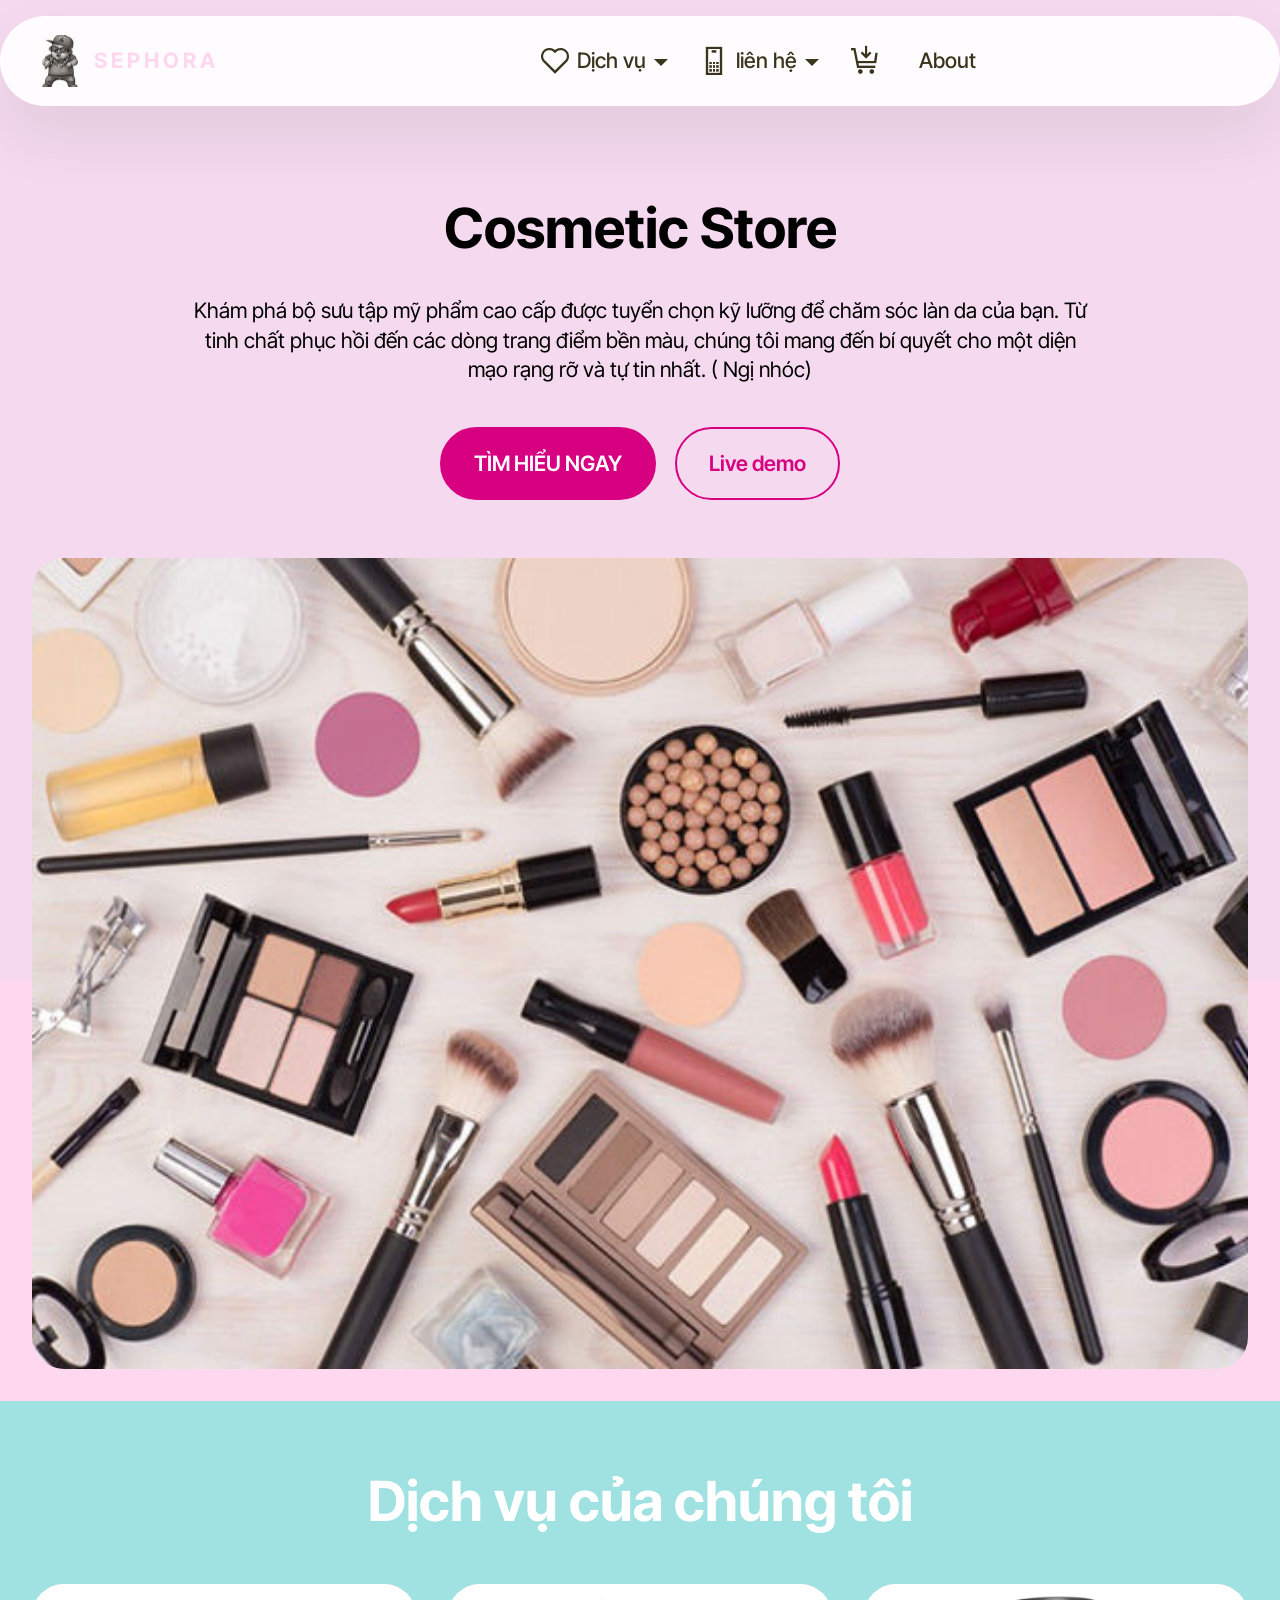
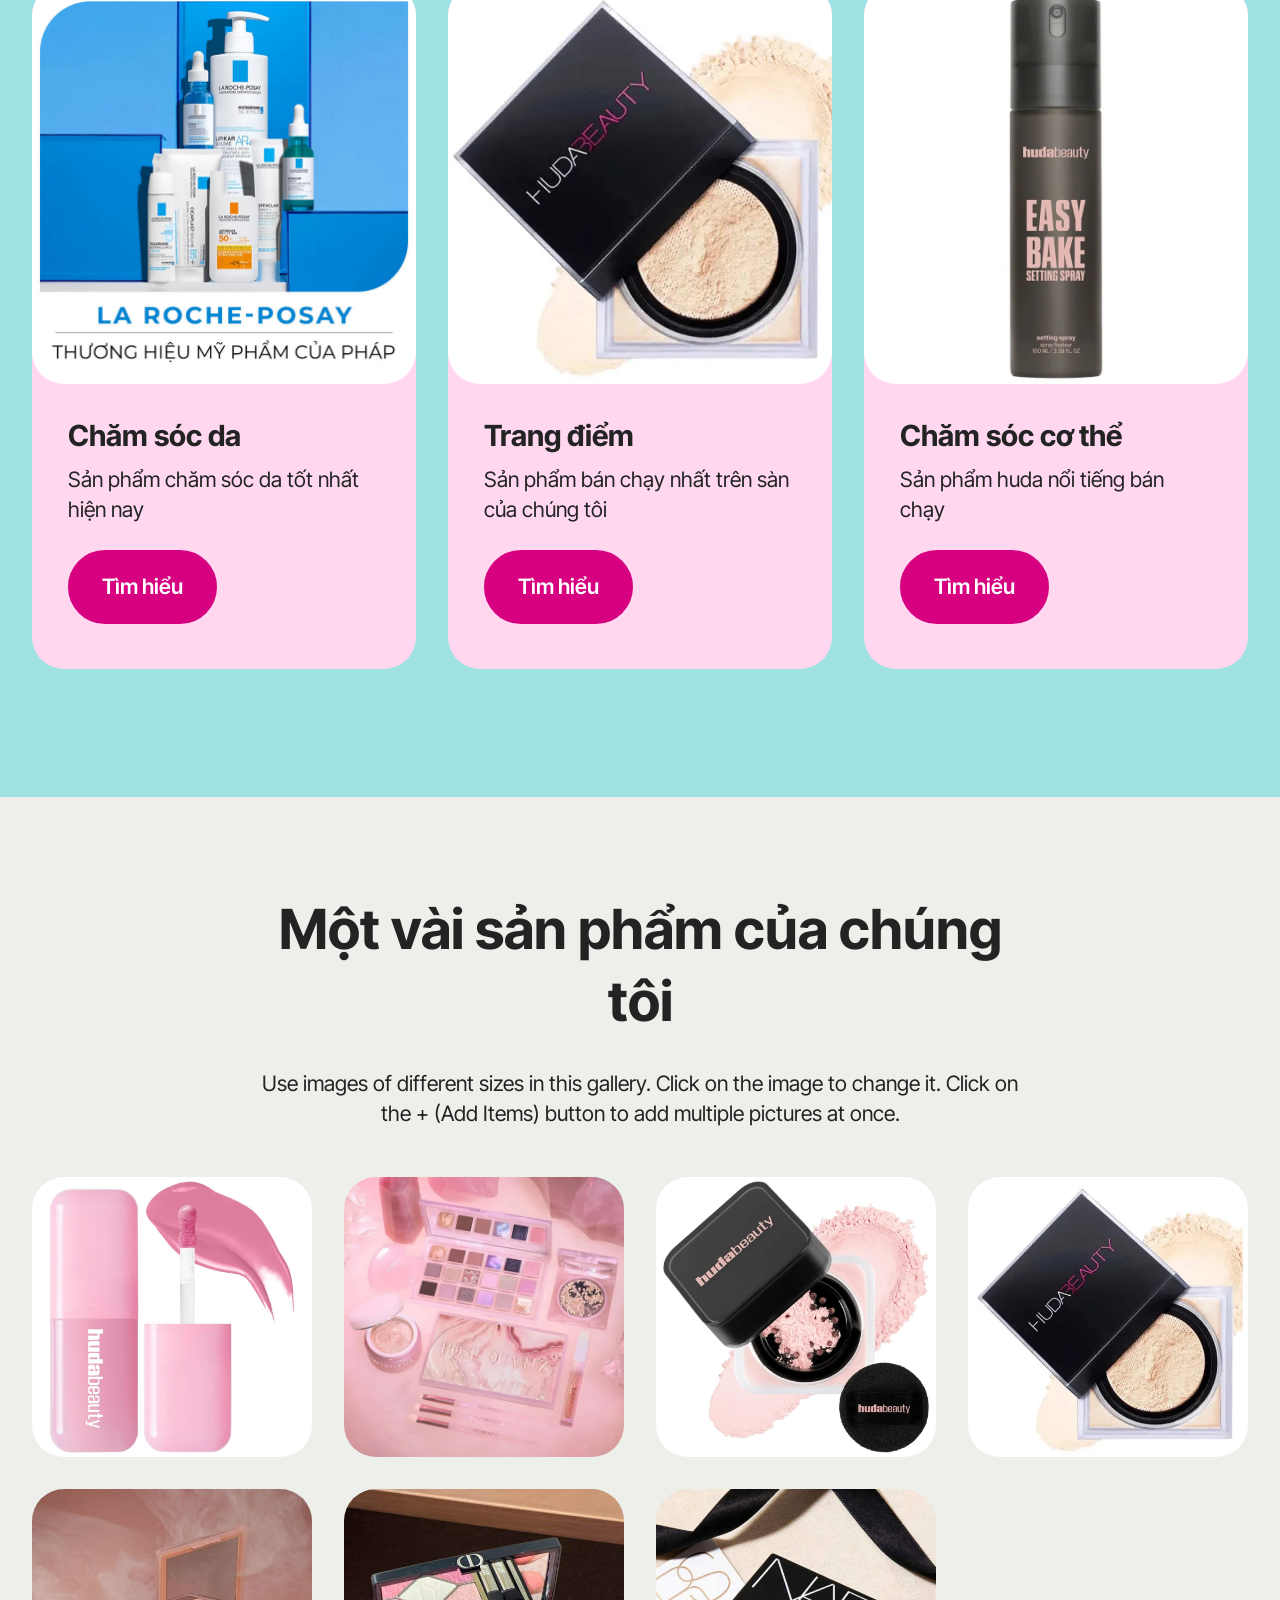
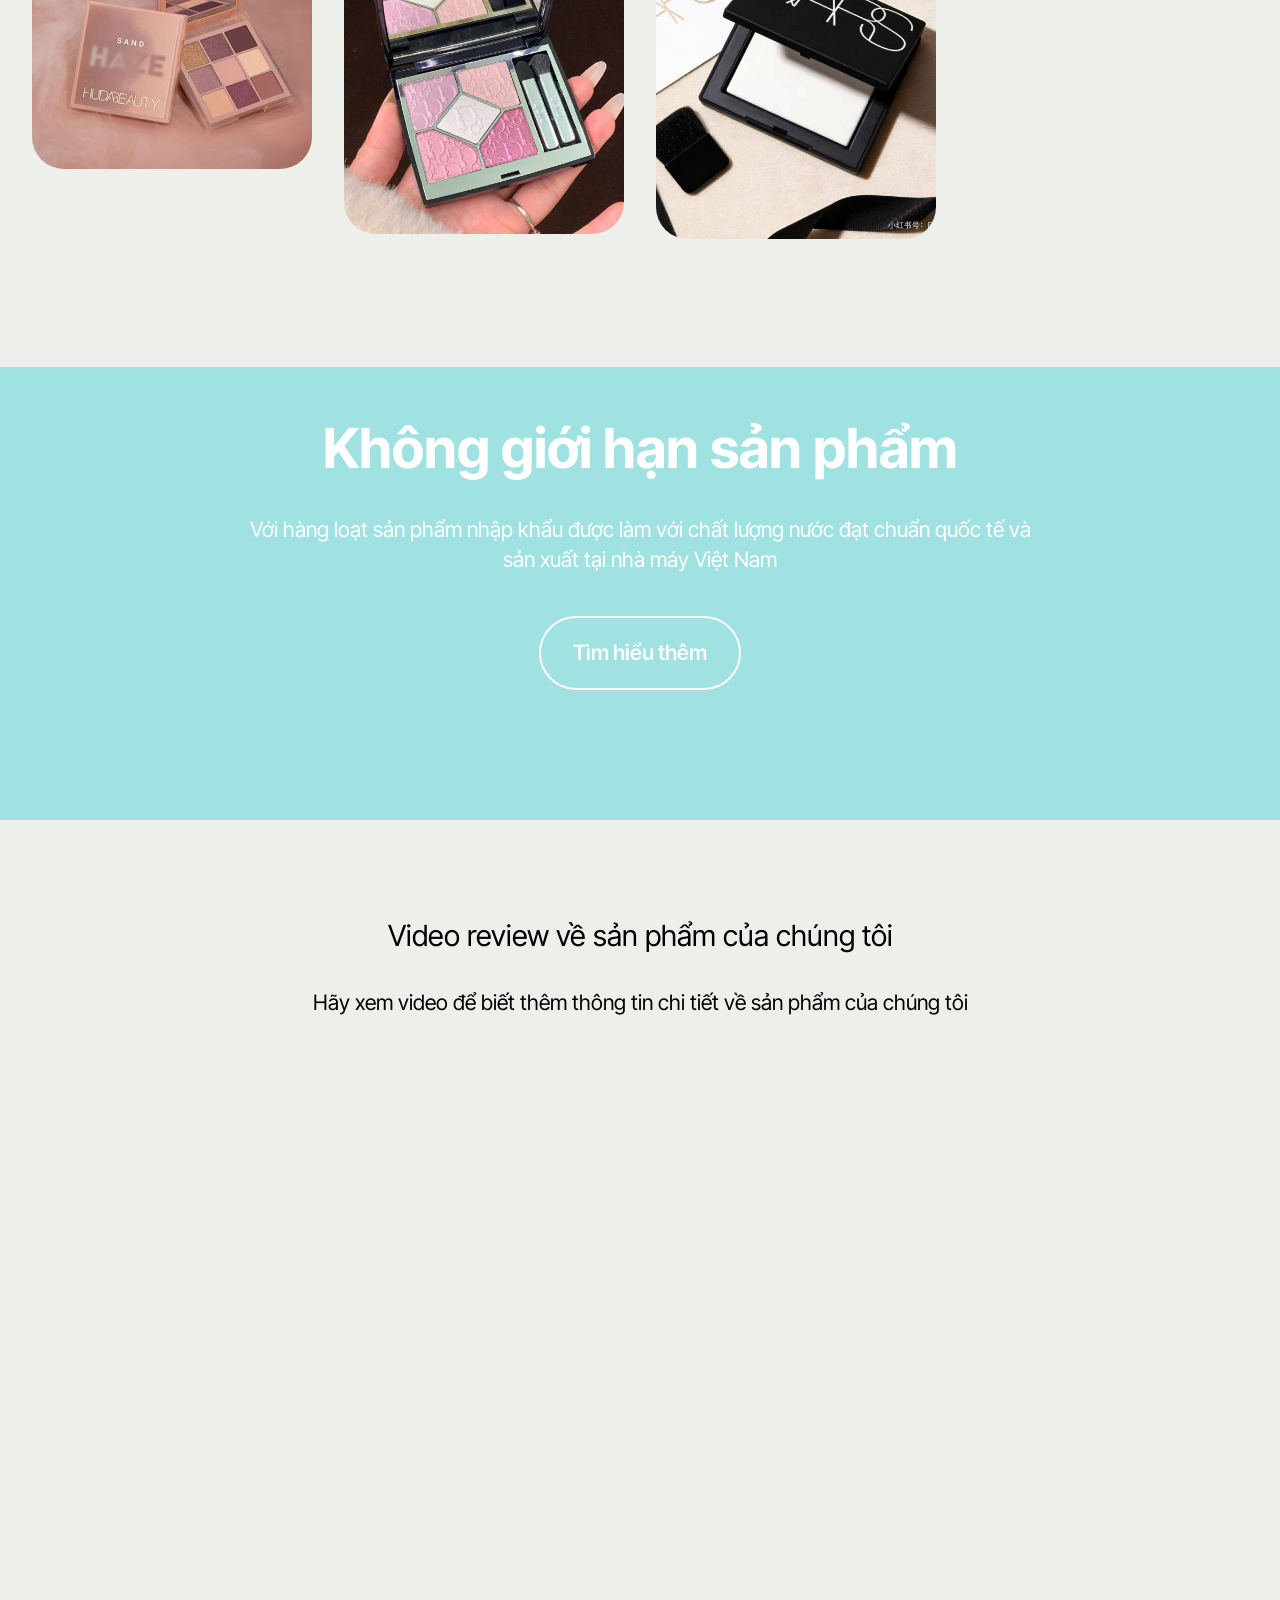
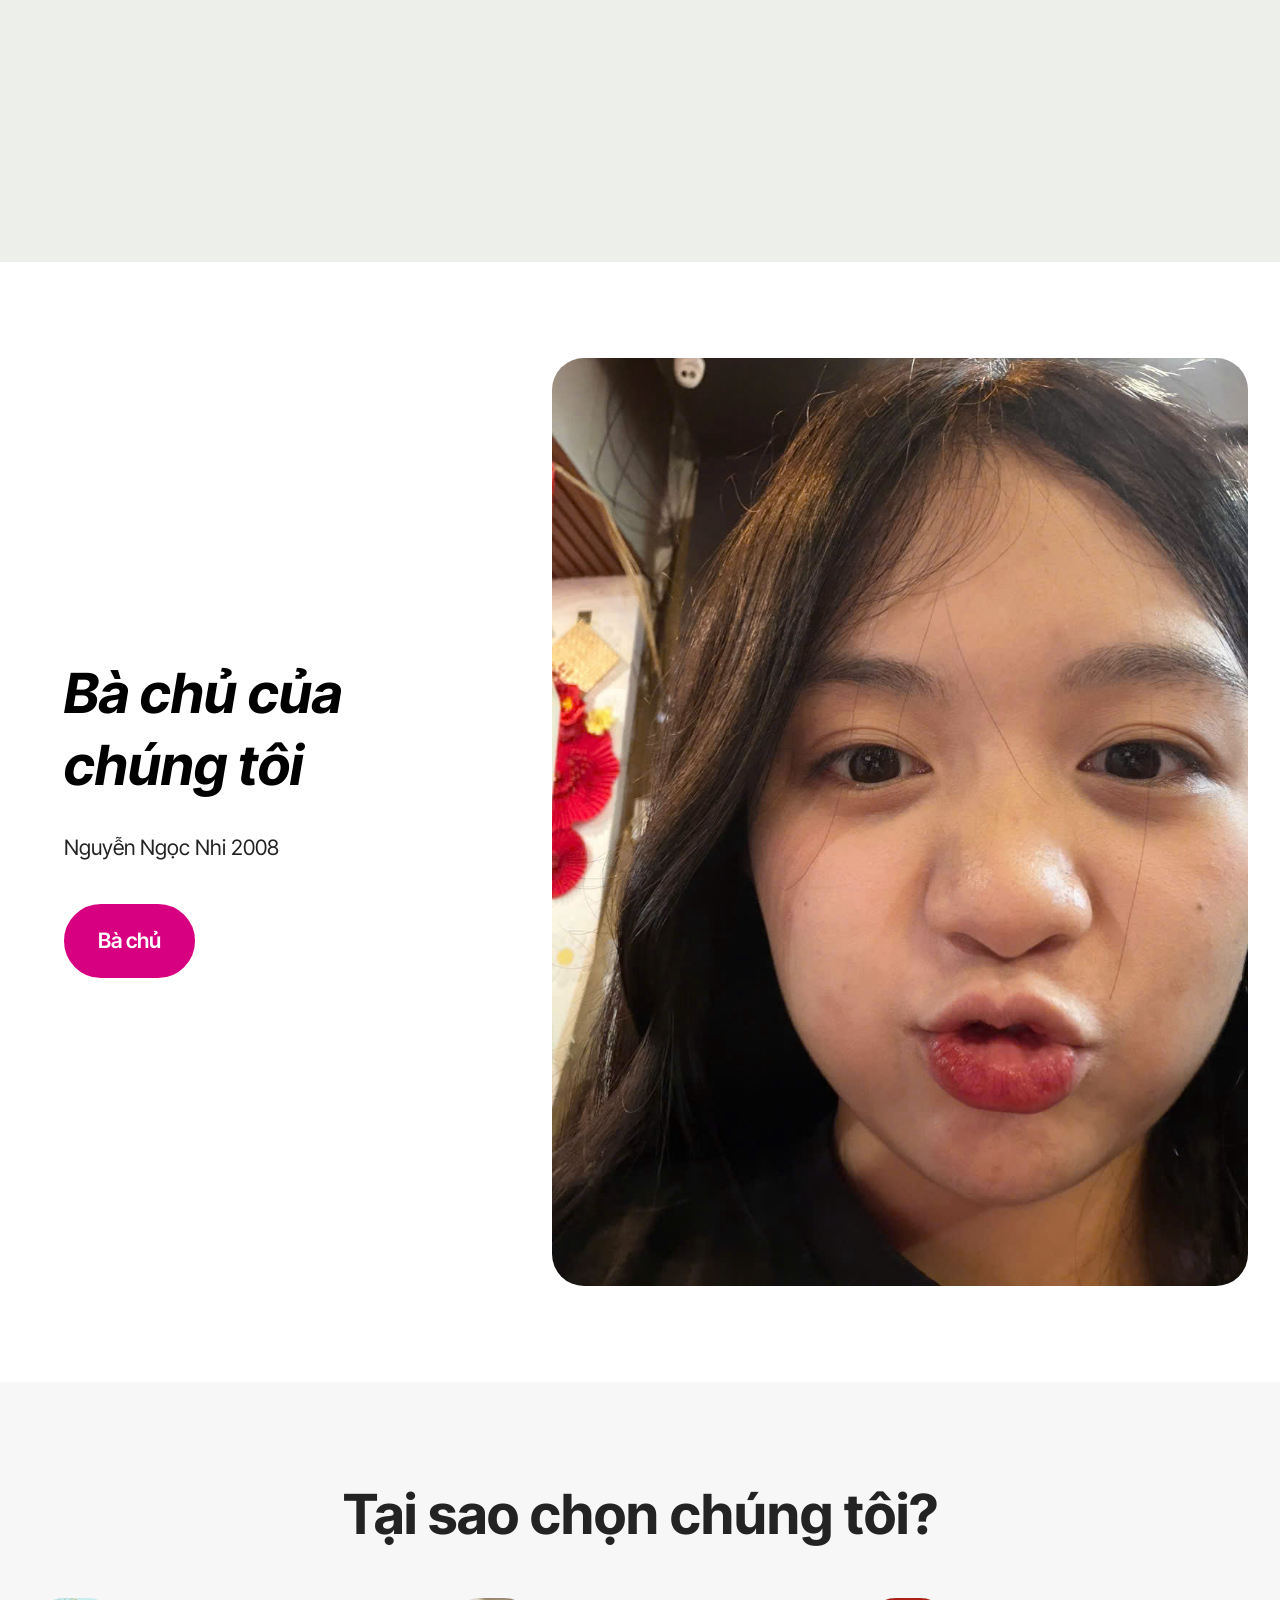
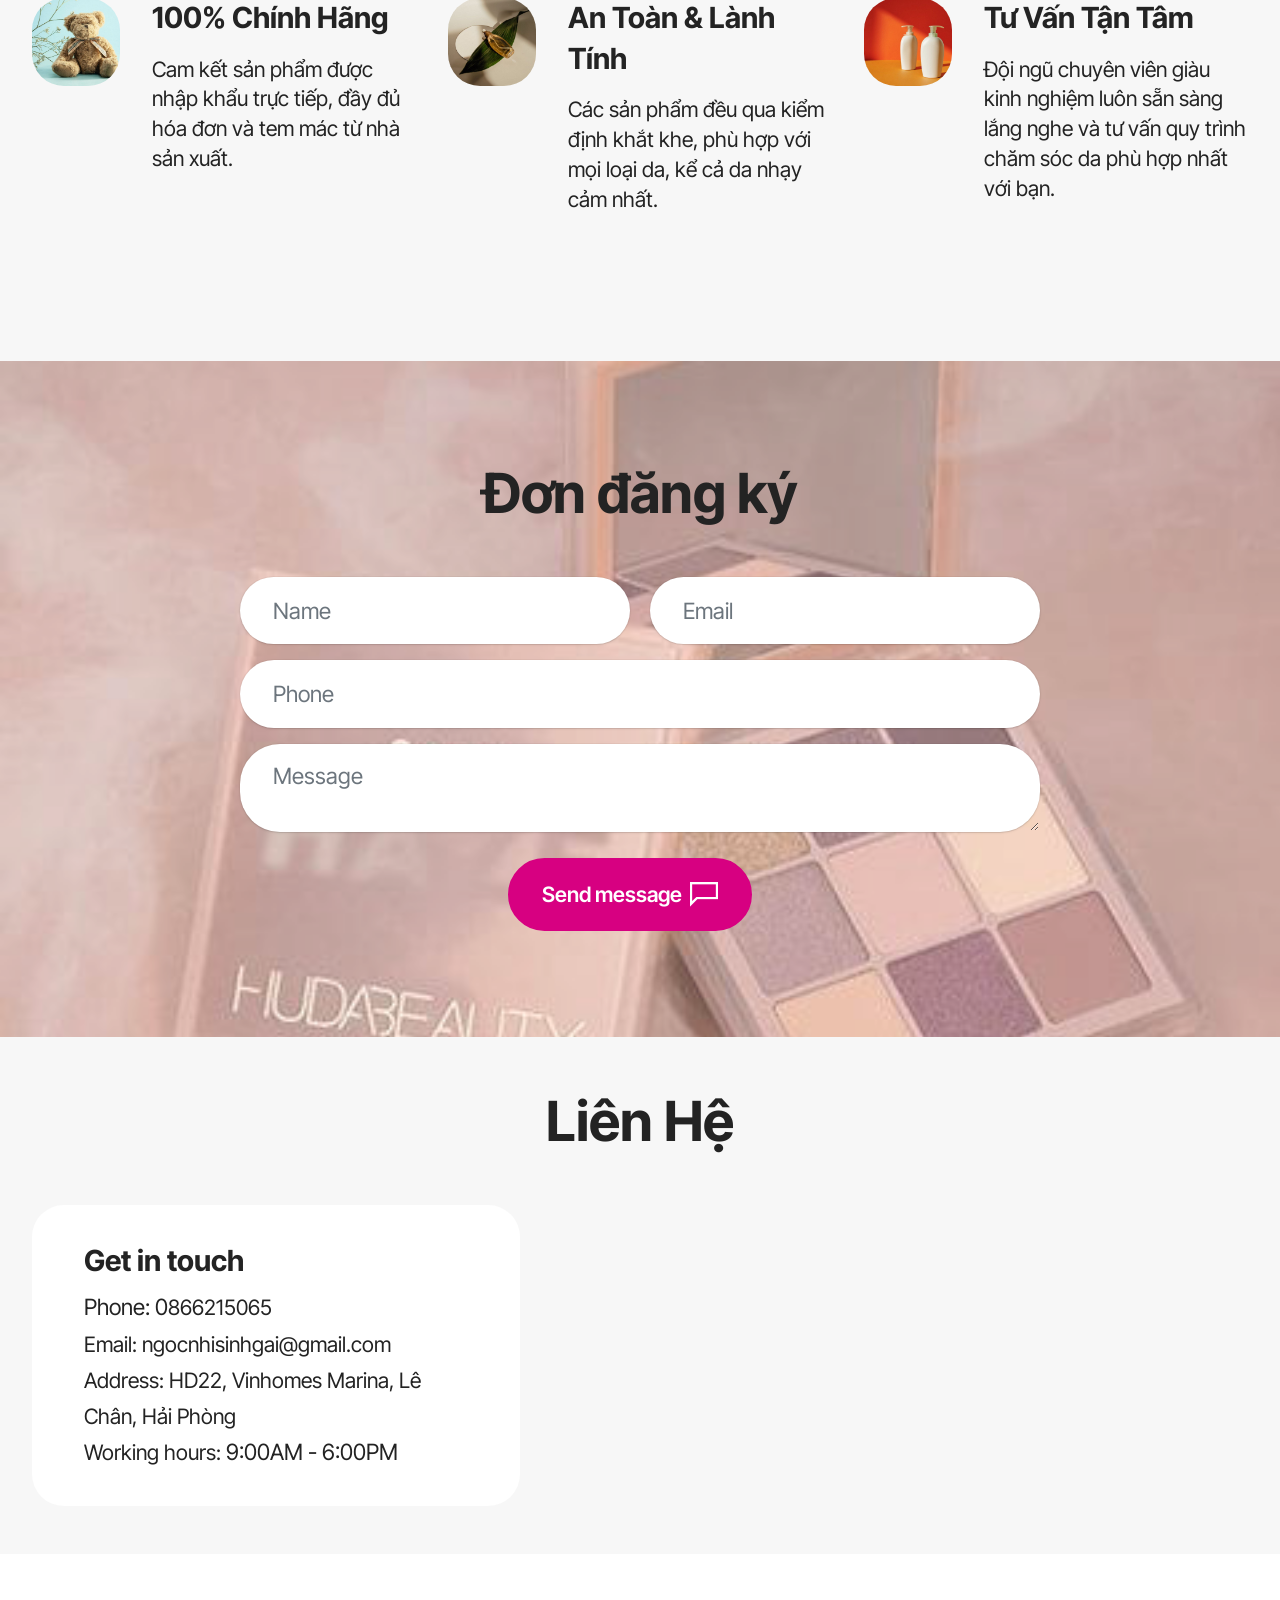
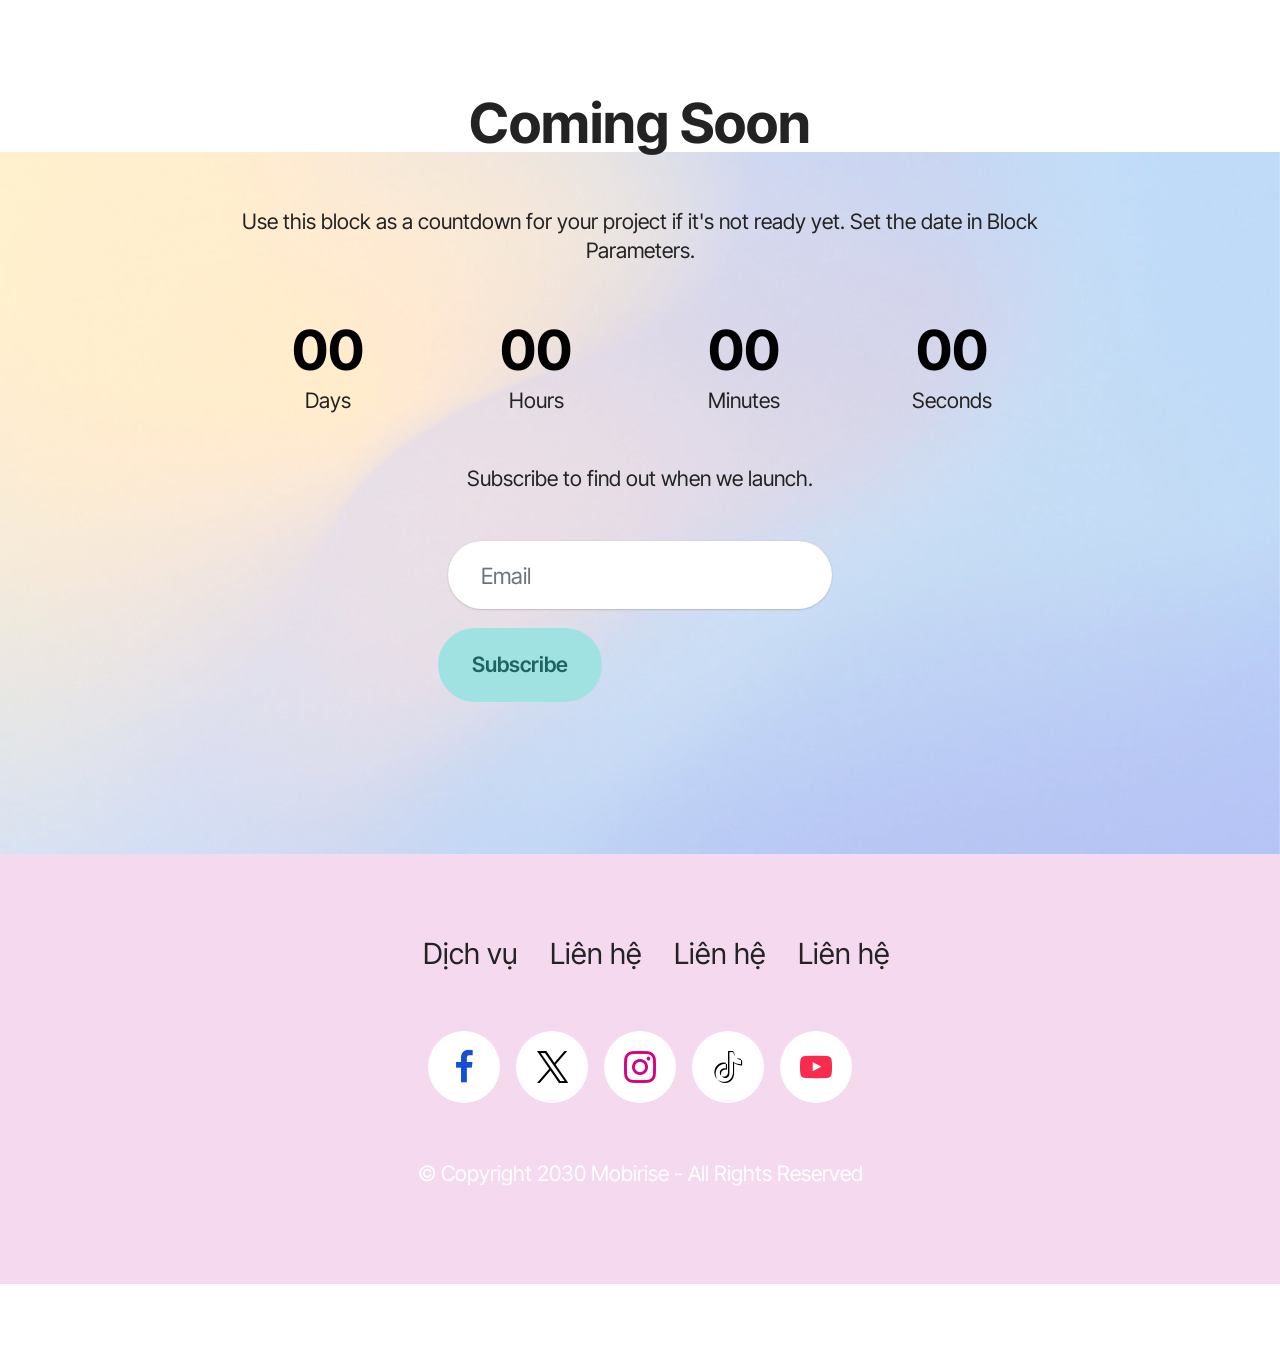
==== commit 11481c06: "new" ====
--- a/index.html
+++ b/index.html
@@ -13,6 +13,7 @@
   <title>Home</title>
   <link rel="stylesheet" href="assets/web/assets/mobirise-icons2/mobirise2.css">
   <link rel="stylesheet" href="assets/bootstrap/css/bootstrap.min.css">
+  <link rel="stylesheet" href="assets/parallax/jarallax.css">
   <link rel="stylesheet" href="assets/animatecss/animate.css">
   <link rel="stylesheet" href="assets/dropdown/css/style.css">
   <link rel="stylesheet" href="assets/socicon/css/styles.css">
@@ -20,7 +21,7 @@
   <link rel="stylesheet" href="assets/gallery/style.css">
   <link rel="preload" href="https://fonts.googleapis.com/css?family=Inter+Tight:100,200,300,400,500,600,700,800,900,100i,200i,300i,400i,500i,600i,700i,800i,900i&display=swap" as="style" onload="this.onload=null;this.rel='stylesheet'">
   <noscript><link rel="stylesheet" href="https://fonts.googleapis.com/css?family=Inter+Tight:100,200,300,400,500,600,700,800,900,100i,200i,300i,400i,500i,600i,700i,800i,900i&display=swap"></noscript>
-  <link rel="preload" as="style" href="assets/mobirise/css/mbr-additional.css?v=VeJrCi"><link rel="stylesheet" href="assets/mobirise/css/mbr-additional.css?v=VeJrCi" type="text/css">
+  <link rel="preload" as="style" href="assets/mobirise/css/mbr-additional.css?v=frJlVG"><link rel="stylesheet" href="assets/mobirise/css/mbr-additional.css?v=frJlVG" type="text/css">
 
   
   
@@ -53,7 +54,7 @@
 				<ul class="navbar-nav nav-dropdown nav-right" data-app-modern-menu="true"><li class="nav-item dropdown">
 						<a class="nav-link link dropdown-toggle text-success display-4" href="index.html#features04-w" aria-expanded="false" data-toggle="dropdown-submenu" data-bs-toggle="dropdown" data-bs-auto-close="outside"><span class="mobi-mbri mobi-mbri-hearth mbr-iconfont mbr-iconfont-btn"></span>Dịch vụ</a><div class="dropdown-menu" aria-labelledby="dropdown-602"><div class="dropdown"><a class="dropdown-item dropdown-toggle text-success display-4" href="index.html#features04-w" data-toggle="dropdown-submenu" data-bs-toggle="dropdown" data-bs-auto-close="outside" aria-expanded="false">Chăm sóc da (Skincare)</a><div class="dropdown-menu dropdown-submenu" aria-labelledby="dropdown-444"><a class="dropdown-item text-success display-4" href="index.html#features04-w">Sữa rửa mặt &amp; Tẩy trang</a><a class="dropdown-item show text-success display-4" href="index.html#features04-w">Toner &amp; Xịt khoáng</a><a class="dropdown-item show text-success display-4" href="index.html#features04-w">Serum &amp; Tinh chất đặc trị</a><a class="dropdown-item show text-success display-4" href="index.html#features04-w">Kem dưỡng ẩm</a></div></div><div class="dropdown"><a class="dropdown-item dropdown-toggle text-success display-4" href="index.html#features04-w" data-toggle="dropdown-submenu" data-bs-toggle="dropdown" data-bs-auto-close="outside" aria-expanded="false">Trang điểm (Makeup)<br></a><div class="dropdown-menu dropdown-submenu" aria-labelledby="dropdown-417"><a class="show dropdown-item text-success display-4" href="index.html#features04-w">Kem nền &amp; Cushion</a><a class="show dropdown-item text-success display-4" href="index.html#features04-w">Phấn mắt &amp; Kẻ mày</a><a class="dropdown-item show text-success display-4" href="index.html#features04-w">Son môi</a></div></div><div class="dropdown"><a class="dropdown-item dropdown-toggle text-success display-4" href="index.html#features04-w" data-toggle="dropdown-submenu" data-bs-toggle="dropdown" data-bs-auto-close="outside" aria-expanded="false">Chăm sóc cơ thể (Body Care)</a><div class="dropdown-menu dropdown-submenu" aria-labelledby="dropdown-367"><a class="show dropdown-item text-success display-4" href="index.html#features04-w">Sữa tắm &amp; Tẩy tế bào chết</a><a class="show dropdown-item text-success display-4" href="index.html#features04-w">Dưỡng thể (Body Lotion)</a></div></div><a class="show dropdown-item text-success display-4" href="index.html#features04-w"></a></div>
 					</li><li class="nav-item dropdown">
-						<a class="nav-link link dropdown-toggle text-success display-4" href="index.html#contacts02-9" data-toggle="dropdown-submenu" data-bs-toggle="dropdown" data-bs-auto-close="outside" aria-expanded="false"><span class="mobi-mbri mobi-mbri-mobile mbr-iconfont mbr-iconfont-btn"></span>liên hệ</a><div class="dropdown-menu" aria-labelledby="dropdown-784"><a class="dropdown-item text-success display-4" href="index.html#contacts02-9">0866215065&nbsp;<span class="mobi-mbri mobi-mbri-phone mbr-iconfont mbr-iconfont-btn"></span></a><a class="text-success show dropdown-item text-primary display-4" href="https://web.facebook.com/nhyngoc.1908" target="_blank"><span class="socicon socicon-facebook mbr-iconfont mbr-iconfont-btn"></span>ngọc nhi<br></a><a class="text-success show dropdown-item text-primary display-4" href="https://web.facebook.com/nhyngoc.1908" target="_blank"></a></div>
+						<a class="nav-link link dropdown-toggle text-success show display-4" href="index.html#contacts02-9" data-toggle="dropdown-submenu" data-bs-toggle="dropdown" data-bs-auto-close="outside" aria-expanded="false"><span class="mobi-mbri mobi-mbri-mobile mbr-iconfont mbr-iconfont-btn"></span>liên hệ</a><div class="dropdown-menu show" aria-labelledby="dropdown-784" data-bs-popper="none"><a class="dropdown-item text-success display-4" href="index.html#contacts02-9">0866215065&nbsp;<span class="mobi-mbri mobi-mbri-phone mbr-iconfont mbr-iconfont-btn"></span></a><a class="text-success show dropdown-item text-primary display-4" href="https://web.facebook.com/nhyngoc.1908" target="_blank"><span class="socicon socicon-facebook mbr-iconfont mbr-iconfont-btn"></span>ngọc nhi<br></a><a class="text-success show dropdown-item text-primary display-4" href="https://web.facebook.com/nhyngoc.1908" target="_blank"></a></div>
 					</li><li class="nav-item"><a class="nav-link link text-success display-4" href="index.html#features04-w"><span class="mobi-mbri mobi-mbri-cart-add mbr-iconfont mbr-iconfont-btn"></span></a></li>
 					<li class="nav-item">
 						<a class="nav-link link text-success display-4" href="index.html#header01-7">About</a>
@@ -166,75 +167,75 @@
         </div>
         <div class="row mbr-gallery mbr-masonry" data-masonry="{&quot;percentPosition&quot;: true }">
             <div class="col-12 col-md-6 col-lg-3 item gallery-image">
-                <div class="item-wrapper" data-toggle="modal" data-bs-toggle="modal" data-target="#veF0iHFSBd-modal" data-bs-target="#veF0iHFSBd-modal">
-                    <img class="w-100" src="assets/images/huda-beauty-blush-filter-liquid-blush-ube-cream.webp" alt="Mobirise Website Builder" data-slide-to="0" data-bs-slide-to="0" data-target="#lb-veF0iHFSBd" data-bs-target="#lb-veF0iHFSBd">
-                    <div class="icon-wrapper">
-                        <span class="mobi-mbri mobi-mbri-search mbr-iconfont mbr-iconfont-btn"></span>
-                    </div>
-                </div>
-                
-            </div>
-            <div class="col-12 col-md-6 col-lg-3 item gallery-image">
-                <div class="item-wrapper" data-toggle="modal" data-bs-toggle="modal" data-target="#veF0iHFSBd-modal" data-bs-target="#veF0iHFSBd-modal">
-                    <img class="w-100" src="assets/images/huda-beauty-rose-quartz-collecti-jpg-1647658914.webp" alt="Mobirise Website Builder" data-slide-to="1" data-bs-slide-to="1" data-target="#lb-veF0iHFSBd" data-bs-target="#lb-veF0iHFSBd">
-                    <div class="icon-wrapper">
-                        <span class="mobi-mbri mobi-mbri-search mbr-iconfont mbr-iconfont-btn"></span>
-                    </div>
-                </div>
-                
-            </div>
-            <div class="col-12 col-md-6 col-lg-3 item gallery-image">
-                <div class="item-wrapper" data-toggle="modal" data-bs-toggle="modal" data-target="#veF0iHFSBd-modal" data-bs-target="#veF0iHFSBd-modal">
-                    <img class="w-100" src="assets/images/mini-6g-easy-bake-loose-baking-setting-powder-cherry-blossom.webp" alt="Mobirise Website Builder" data-slide-to="2" data-bs-slide-to="2" data-target="#lb-veF0iHFSBd" data-bs-target="#lb-veF0iHFSBd">
-                    <div class="icon-wrapper">
-                        <span class="mobi-mbri mobi-mbri-search mbr-iconfont mbr-iconfont-btn"></span>
-                    </div>
-                </div>
-                
-            </div>
-            <div class="col-12 col-md-6 col-lg-3 item gallery-image">
-                <div class="item-wrapper" data-toggle="modal" data-bs-toggle="modal" data-target="#veF0iHFSBd-modal" data-bs-target="#veF0iHFSBd-modal">
-                    <img class="w-100" src="assets/images/phan-phu-dang-bot-huda-beauty-easy-bake-loose-baking-setting-powder-tone-pound-cake-20g-6791de4753b0d-23012025131431.webp" alt="Mobirise Website Builder" data-slide-to="3" data-bs-slide-to="3" data-target="#lb-veF0iHFSBd" data-bs-target="#lb-veF0iHFSBd">
-                    <div class="icon-wrapper">
-                        <span class="mobi-mbri mobi-mbri-search mbr-iconfont mbr-iconfont-btn"></span>
-                    </div>
-                </div>
-                
-            </div>
-            <div class="col-12 col-md-6 col-lg-3 item gallery-image">
-                <div class="item-wrapper" data-toggle="modal" data-bs-toggle="modal" data-target="#veF0iHFSBd-modal" data-bs-target="#veF0iHFSBd-modal">
-                    <img class="w-100" src="assets/images/sand-haze-1bcd0a41b50645d7a9944e2a5eb44f7e-large-480x480.jpg" alt="Mobirise Website Builder" data-slide-to="4" data-bs-slide-to="4" data-target="#lb-veF0iHFSBd" data-bs-target="#lb-veF0iHFSBd">
-                    <div class="icon-wrapper">
-                        <span class="mobi-mbri mobi-mbri-search mbr-iconfont mbr-iconfont-btn"></span>
-                    </div>
-                </div>
-                
-            </div>
-            <div class="col-12 col-md-6 col-lg-3 item gallery-image">
-                <div class="item-wrapper" data-toggle="modal" data-bs-toggle="modal" data-target="#veF0iHFSBd-modal" data-bs-target="#veF0iHFSBd-modal">
-                    <img class="w-100" src="assets/images/218d7503-e731-4b28-9353-6bf3b021358f-524x647.jpg" alt="Mobirise Website Builder" data-slide-to="5" data-bs-slide-to="5" data-target="#lb-veF0iHFSBd" data-bs-target="#lb-veF0iHFSBd">
-                    <div class="icon-wrapper">
-                        <span class="mobi-mbri mobi-mbri-search mbr-iconfont mbr-iconfont-btn"></span>
-                    </div>
-                </div>
-                
-            </div>
-            <div class="col-12 col-md-6 col-lg-3 item gallery-image">
-                <div class="item-wrapper" data-toggle="modal" data-bs-toggle="modal" data-target="#veF0iHFSBd-modal" data-bs-target="#veF0iHFSBd-modal">
-                    <img class="w-100" src="assets/images/d72a0f19-50c6-4b3a-bc0b-5b64bf9c678b-524x655.jpg" alt="Mobirise Website Builder" data-slide-to="6" data-bs-slide-to="6" data-target="#lb-veF0iHFSBd" data-bs-target="#lb-veF0iHFSBd">
-                    <div class="icon-wrapper">
-                        <span class="mobi-mbri mobi-mbri-search mbr-iconfont mbr-iconfont-btn"></span>
-                    </div>
-                </div>
-                
-            </div>
-        </div>
-
-        <div class="modal mbr-slider" tabindex="-1" role="dialog" aria-hidden="true" id="veF0iHFSBd-modal">
+                <div class="item-wrapper" data-toggle="modal" data-bs-toggle="modal" data-target="#veF4uRRe0B-modal" data-bs-target="#veF4uRRe0B-modal">
+                    <img class="w-100" src="assets/images/huda-beauty-blush-filter-liquid-blush-ube-cream.webp" alt="Mobirise Website Builder" data-slide-to="0" data-bs-slide-to="0" data-target="#lb-veF4uRRe0B" data-bs-target="#lb-veF4uRRe0B">
+                    <div class="icon-wrapper">
+                        <span class="mobi-mbri mobi-mbri-search mbr-iconfont mbr-iconfont-btn"></span>
+                    </div>
+                </div>
+                
+            </div>
+            <div class="col-12 col-md-6 col-lg-3 item gallery-image">
+                <div class="item-wrapper" data-toggle="modal" data-bs-toggle="modal" data-target="#veF4uRRe0B-modal" data-bs-target="#veF4uRRe0B-modal">
+                    <img class="w-100" src="assets/images/huda-beauty-rose-quartz-collecti-jpg-1647658914.webp" alt="Mobirise Website Builder" data-slide-to="1" data-bs-slide-to="1" data-target="#lb-veF4uRRe0B" data-bs-target="#lb-veF4uRRe0B">
+                    <div class="icon-wrapper">
+                        <span class="mobi-mbri mobi-mbri-search mbr-iconfont mbr-iconfont-btn"></span>
+                    </div>
+                </div>
+                
+            </div>
+            <div class="col-12 col-md-6 col-lg-3 item gallery-image">
+                <div class="item-wrapper" data-toggle="modal" data-bs-toggle="modal" data-target="#veF4uRRe0B-modal" data-bs-target="#veF4uRRe0B-modal">
+                    <img class="w-100" src="assets/images/mini-6g-easy-bake-loose-baking-setting-powder-cherry-blossom.webp" alt="Mobirise Website Builder" data-slide-to="2" data-bs-slide-to="2" data-target="#lb-veF4uRRe0B" data-bs-target="#lb-veF4uRRe0B">
+                    <div class="icon-wrapper">
+                        <span class="mobi-mbri mobi-mbri-search mbr-iconfont mbr-iconfont-btn"></span>
+                    </div>
+                </div>
+                
+            </div>
+            <div class="col-12 col-md-6 col-lg-3 item gallery-image">
+                <div class="item-wrapper" data-toggle="modal" data-bs-toggle="modal" data-target="#veF4uRRe0B-modal" data-bs-target="#veF4uRRe0B-modal">
+                    <img class="w-100" src="assets/images/phan-phu-dang-bot-huda-beauty-easy-bake-loose-baking-setting-powder-tone-pound-cake-20g-6791de4753b0d-23012025131431.webp" alt="Mobirise Website Builder" data-slide-to="3" data-bs-slide-to="3" data-target="#lb-veF4uRRe0B" data-bs-target="#lb-veF4uRRe0B">
+                    <div class="icon-wrapper">
+                        <span class="mobi-mbri mobi-mbri-search mbr-iconfont mbr-iconfont-btn"></span>
+                    </div>
+                </div>
+                
+            </div>
+            <div class="col-12 col-md-6 col-lg-3 item gallery-image">
+                <div class="item-wrapper" data-toggle="modal" data-bs-toggle="modal" data-target="#veF4uRRe0B-modal" data-bs-target="#veF4uRRe0B-modal">
+                    <img class="w-100" src="assets/images/sand-haze-1bcd0a41b50645d7a9944e2a5eb44f7e-large-480x480.jpg" alt="Mobirise Website Builder" data-slide-to="4" data-bs-slide-to="4" data-target="#lb-veF4uRRe0B" data-bs-target="#lb-veF4uRRe0B">
+                    <div class="icon-wrapper">
+                        <span class="mobi-mbri mobi-mbri-search mbr-iconfont mbr-iconfont-btn"></span>
+                    </div>
+                </div>
+                
+            </div>
+            <div class="col-12 col-md-6 col-lg-3 item gallery-image">
+                <div class="item-wrapper" data-toggle="modal" data-bs-toggle="modal" data-target="#veF4uRRe0B-modal" data-bs-target="#veF4uRRe0B-modal">
+                    <img class="w-100" src="assets/images/218d7503-e731-4b28-9353-6bf3b021358f-524x647.jpg" alt="Mobirise Website Builder" data-slide-to="5" data-bs-slide-to="5" data-target="#lb-veF4uRRe0B" data-bs-target="#lb-veF4uRRe0B">
+                    <div class="icon-wrapper">
+                        <span class="mobi-mbri mobi-mbri-search mbr-iconfont mbr-iconfont-btn"></span>
+                    </div>
+                </div>
+                
+            </div>
+            <div class="col-12 col-md-6 col-lg-3 item gallery-image">
+                <div class="item-wrapper" data-toggle="modal" data-bs-toggle="modal" data-target="#veF4uRRe0B-modal" data-bs-target="#veF4uRRe0B-modal">
+                    <img class="w-100" src="assets/images/d72a0f19-50c6-4b3a-bc0b-5b64bf9c678b-524x655.jpg" alt="Mobirise Website Builder" data-slide-to="6" data-bs-slide-to="6" data-target="#lb-veF4uRRe0B" data-bs-target="#lb-veF4uRRe0B">
+                    <div class="icon-wrapper">
+                        <span class="mobi-mbri mobi-mbri-search mbr-iconfont mbr-iconfont-btn"></span>
+                    </div>
+                </div>
+                
+            </div>
+        </div>
+
+        <div class="modal mbr-slider" tabindex="-1" role="dialog" aria-hidden="true" id="veF4uRRe0B-modal">
             <div class="modal-dialog" role="document">
                 <div class="modal-content">
                     <div class="modal-body">
-                        <div class="carousel slide" id="lb-veF0iHFSBd" data-interval="5000" data-bs-interval="5000">
+                        <div class="carousel slide" id="lb-veF4uRRe0B" data-interval="5000" data-bs-interval="5000">
                             <div class="carousel-inner">
                                 <div class="carousel-item active">
                                     <img class="d-block w-100" src="assets/images/huda-beauty-blush-filter-liquid-blush-ube-cream.webp" alt="Mobirise Website Builder">
@@ -259,21 +260,21 @@
                                 </div>
                             </div>
                             <ol class="carousel-indicators">
-                                <li data-slide-to="0" data-bs-slide-to="0" class="active" data-target="#lb-veF0iHFSBd" data-bs-target="#lb-veF0iHFSBd"></li>
-                                <li data-slide-to="1" data-bs-slide-to="1" data-target="#lb-veF0iHFSBd" data-bs-target="#lb-veF0iHFSBd"></li>
-                                <li data-slide-to="2" data-bs-slide-to="2" data-target="#lb-veF0iHFSBd" data-bs-target="#lb-veF0iHFSBd"></li>
-                                <li data-slide-to="3" data-bs-slide-to="3" data-target="#lb-veF0iHFSBd" data-bs-target="#lb-veF0iHFSBd"></li>
-                                <li data-slide-to="4" data-bs-slide-to="4" data-target="#lb-veF0iHFSBd" data-bs-target="#lb-veF0iHFSBd"></li>
-                                <li data-slide-to="5" data-bs-slide-to="5" data-target="#lb-veF0iHFSBd" data-bs-target="#lb-veF0iHFSBd"></li>
-                                <li data-slide-to="6" data-bs-slide-to="6" data-target="#lb-veF0iHFSBd" data-bs-target="#lb-veF0iHFSBd"></li>
+                                <li data-slide-to="0" data-bs-slide-to="0" class="active" data-target="#lb-veF4uRRe0B" data-bs-target="#lb-veF4uRRe0B"></li>
+                                <li data-slide-to="1" data-bs-slide-to="1" data-target="#lb-veF4uRRe0B" data-bs-target="#lb-veF4uRRe0B"></li>
+                                <li data-slide-to="2" data-bs-slide-to="2" data-target="#lb-veF4uRRe0B" data-bs-target="#lb-veF4uRRe0B"></li>
+                                <li data-slide-to="3" data-bs-slide-to="3" data-target="#lb-veF4uRRe0B" data-bs-target="#lb-veF4uRRe0B"></li>
+                                <li data-slide-to="4" data-bs-slide-to="4" data-target="#lb-veF4uRRe0B" data-bs-target="#lb-veF4uRRe0B"></li>
+                                <li data-slide-to="5" data-bs-slide-to="5" data-target="#lb-veF4uRRe0B" data-bs-target="#lb-veF4uRRe0B"></li>
+                                <li data-slide-to="6" data-bs-slide-to="6" data-target="#lb-veF4uRRe0B" data-bs-target="#lb-veF4uRRe0B"></li>
                             </ol>
                             <a role="button" href="" class="close" data-dismiss="modal" data-bs-dismiss="modal" aria-label="Close">
                             </a>
-                            <a class="carousel-control-prev carousel-control" role="button" data-slide="prev" data-bs-slide="prev" href="#lb-veF0iHFSBd">
+                            <a class="carousel-control-prev carousel-control" role="button" data-slide="prev" data-bs-slide="prev" href="#lb-veF4uRRe0B">
                                 <span class="mobi-mbri mobi-mbri-arrow-prev" aria-hidden="true"></span>
                                 <span class="sr-only visually-hidden">Previous</span>
                             </a>
-                            <a class="carousel-control-next carousel-control" role="button" data-slide="next" data-bs-slide="next" href="#lb-veF0iHFSBd">
+                            <a class="carousel-control-next carousel-control" role="button" data-slide="next" data-bs-slide="next" href="#lb-veF4uRRe0B">
                                 <span class="mobi-mbri mobi-mbri-arrow-next" aria-hidden="true"></span>
                                 <span class="sr-only visually-hidden">Next</span>
                             </a>
@@ -464,6 +465,53 @@
     </div>
 </section>
 
+<section data-bs-version="5.1" class="countdown2 cid-veF2kcT6U2 mbr-fullscreen mbr-parallax-background" id="countdown2-1z">
+    
+
+    
+    <div class="mbr-overlay" style="opacity: 0.4; background-color: rgb(255, 255, 255);">
+    </div>
+    <div class="container">
+        <div class="row justify-content-center">
+            <div class="col-lg-8">
+                <h3 class="mbr-section-title mb-5 align-center mbr-fonts-style display-2">
+                    <strong>Coming Soon</strong>
+                </h3>
+                <h4 class="mbr-section-subtitle mb-5 align-center mbr-fonts-style display-7">
+                    Use this block as a countdown for your project if it's not ready yet. Set the date in Block
+                    Parameters.
+                </h4>
+                <div class="countdown-cont align-center mb-5">
+                    <div class="daysCountdown col-xs-3 col-sm-3 col-md-3" title="Days"></div>
+                    <div class="hoursCountdown col-xs-3 col-sm-3 col-md-3" title="Hours"></div>
+                    <div class="minutesCountdown col-xs-3 col-sm-3 col-md-3" title="Minutes"></div>
+                    <div class="secondsCountdown col-xs-3 col-sm-3 col-md-3" title="Seconds"></div>
+                    <div class="countdown" data-due-date="2026/05/02"></div>
+                </div>
+                <p class="mbr-text mb-5 align-center mbr-fonts-style display-7">
+                    Subscribe to find out when we launch.
+                </p>
+            </div>
+        </div>
+        <div class="row">
+            <div class="col-lg-4 mx-auto mbr-form">
+                <form action="https://mobirise.eu/" method="POST" class="mbr-form form-with-styler" data-verified="">
+                    <div class="row">
+                        
+                        <div hidden="hidden" data-form-alert-danger="" class="alert alert-danger col-12">Oops...! some problem!</div>
+                    </div>
+                    <div class="dragArea row">
+                        <div class="col form-group" data-for="email">
+                            <input type="text" name="email" placeholder="Email" data-form-field="email" class="form-control" required="required" value="" id="email-countdown2-1z">
+                        </div>
+                        <div class="mbr-section-btn"><button type="submit" class="btn btn-warning display-4">Subscribe</button></div>
+                    </div>
+                </form>
+            </div>
+        </div>
+    </div>
+</section>
+
 <section data-bs-version="5.1" class="footer1 programm5 cid-tJS9NNcTLZ" once="footers" id="footer03-8">
 
         
@@ -518,7 +566,7 @@
             </div>
         </div>
     </div>
-</section><section class="display-7" style="padding: 0;align-items: center;justify-content: center;flex-wrap: wrap;    align-content: center;display: flex;position: relative;height: 4rem;"><a href="https://mobiri.se/" style="flex: 1 1;height: 4rem;position: absolute;width: 100%;z-index: 1;"><img alt="" style="height: 4rem;" src="[data-uri]"></a><p style="margin: 0;text-align: center;" class="display-7">&#8204;</p><a style="z-index:1" href="https://mobirise.com"> Website Building Software</a></section><script src="assets/bootstrap/js/bootstrap.bundle.min.js"></script>  <script src="assets/smoothscroll/smooth-scroll.js"></script>  <script src="assets/ytplayer/index.js"></script>  <script src="assets/dropdown/js/navbar-dropdown.js"></script>  <script src="assets/masonry/masonry.pkgd.min.js"></script>  <script src="assets/imagesloaded/imagesloaded.pkgd.min.js"></script>  <script src="assets/theme/js/script.js"></script>  <script src="assets/gallery/player.min.js"></script>  <script src="assets/gallery/script.js"></script>  
+</section><section class="display-7" style="padding: 0;align-items: center;justify-content: center;flex-wrap: wrap;    align-content: center;display: flex;position: relative;height: 4rem;"><a href="https://mobiri.se/" style="flex: 1 1;height: 4rem;position: absolute;width: 100%;z-index: 1;"><img alt="" style="height: 4rem;" src="[data-uri]"></a><p style="margin: 0;text-align: center;" class="display-7">&#8204;</p><a style="z-index:1" href="https://mobirise.com/builder/ai-website-creator.html">AI Website Creator</a></section><script src="assets/bootstrap/js/bootstrap.bundle.min.js"></script>  <script src="assets/parallax/jarallax.js"></script>  <script src="assets/smoothscroll/smooth-scroll.js"></script>  <script src="assets/ytplayer/index.js"></script>  <script src="assets/dropdown/js/navbar-dropdown.js"></script>  <script src="assets/masonry/masonry.pkgd.min.js"></script>  <script src="assets/imagesloaded/imagesloaded.pkgd.min.js"></script>  <script src="assets/countdown/countdown.js"></script>  <script src="assets/theme/js/script.js"></script>  <script src="assets/gallery/player.min.js"></script>  <script src="assets/gallery/script.js"></script>  
   
   
  <div id="scrollToTop" class="scrollToTop mbr-arrow-up"><a style="text-align: center;"><i class="mbr-arrow-up-icon mbr-arrow-up-icon-cm cm-icon cm-icon-smallarrow-up"></i></a></div>
--- a/assets/parallax/jarallax.css
+++ b/assets/parallax/jarallax.css
@@ -0,0 +1,15 @@
+.jarallax {
+    position: relative;
+    z-index: 0;
+}
+.jarallax > .jarallax-img {
+    position: absolute;
+    object-fit: cover;
+    /* support for plugin https://github.com/bfred-it/object-fit-images */
+    font-family: 'object-fit: cover;';
+    top: 0;
+    left: 0;
+    width: 100%;
+    height: 100%;
+    z-index: -1;
+}
--- a/assets/mobirise/css/mbr-additional.css
+++ b/assets/mobirise/css/mbr-additional.css
@@ -1977,6 +1977,46 @@
   padding: 0;
   margin: 0;
 }
+.cid-veF2kcT6U2 {
+  background-image: url("../../../assets/images/background5.jpg");
+}
+.cid-veF2kcT6U2 .mbr-fallback-image.disabled {
+  display: none;
+}
+.cid-veF2kcT6U2 .mbr-fallback-image {
+  display: block;
+  background-size: cover;
+  background-position: center center;
+  width: 100%;
+  height: 100%;
+  position: absolute;
+  top: 0;
+}
+.cid-veF2kcT6U2 .number-wrap {
+  color: #232323;
+  text-align: center;
+}
+.cid-veF2kcT6U2 .number {
+  color: #000000;
+}
+.cid-veF2kcT6U2 .period {
+  display: block;
+}
+.cid-veF2kcT6U2 .dot {
+  display: none;
+}
+@media (max-width: 767px) {
+  .cid-veF2kcT6U2 .period {
+    font-size: 0.8rem;
+  }
+}
+.cid-veF2kcT6U2 .btn {
+  height: 100%;
+  margin: 0;
+}
+.cid-veF2kcT6U2 .mbr-section-btn {
+  margin-bottom: 1.2rem;
+}
 .cid-tJS9NNcTLZ {
   padding-top: 5rem;
   padding-bottom: 6rem;
--- a/assets/mobirise/css/mbr-additional.css
+++ b/assets/mobirise/css/mbr-additional.css
@@ -1977,6 +1977,46 @@
   padding: 0;
   margin: 0;
 }
+.cid-veF2kcT6U2 {
+  background-image: url("../../../assets/images/background5.jpg");
+}
+.cid-veF2kcT6U2 .mbr-fallback-image.disabled {
+  display: none;
+}
+.cid-veF2kcT6U2 .mbr-fallback-image {
+  display: block;
+  background-size: cover;
+  background-position: center center;
+  width: 100%;
+  height: 100%;
+  position: absolute;
+  top: 0;
+}
+.cid-veF2kcT6U2 .number-wrap {
+  color: #232323;
+  text-align: center;
+}
+.cid-veF2kcT6U2 .number {
+  color: #000000;
+}
+.cid-veF2kcT6U2 .period {
+  display: block;
+}
+.cid-veF2kcT6U2 .dot {
+  display: none;
+}
+@media (max-width: 767px) {
+  .cid-veF2kcT6U2 .period {
+    font-size: 0.8rem;
+  }
+}
+.cid-veF2kcT6U2 .btn {
+  height: 100%;
+  margin: 0;
+}
+.cid-veF2kcT6U2 .mbr-section-btn {
+  margin-bottom: 1.2rem;
+}
 .cid-tJS9NNcTLZ {
   padding-top: 5rem;
   padding-bottom: 6rem;
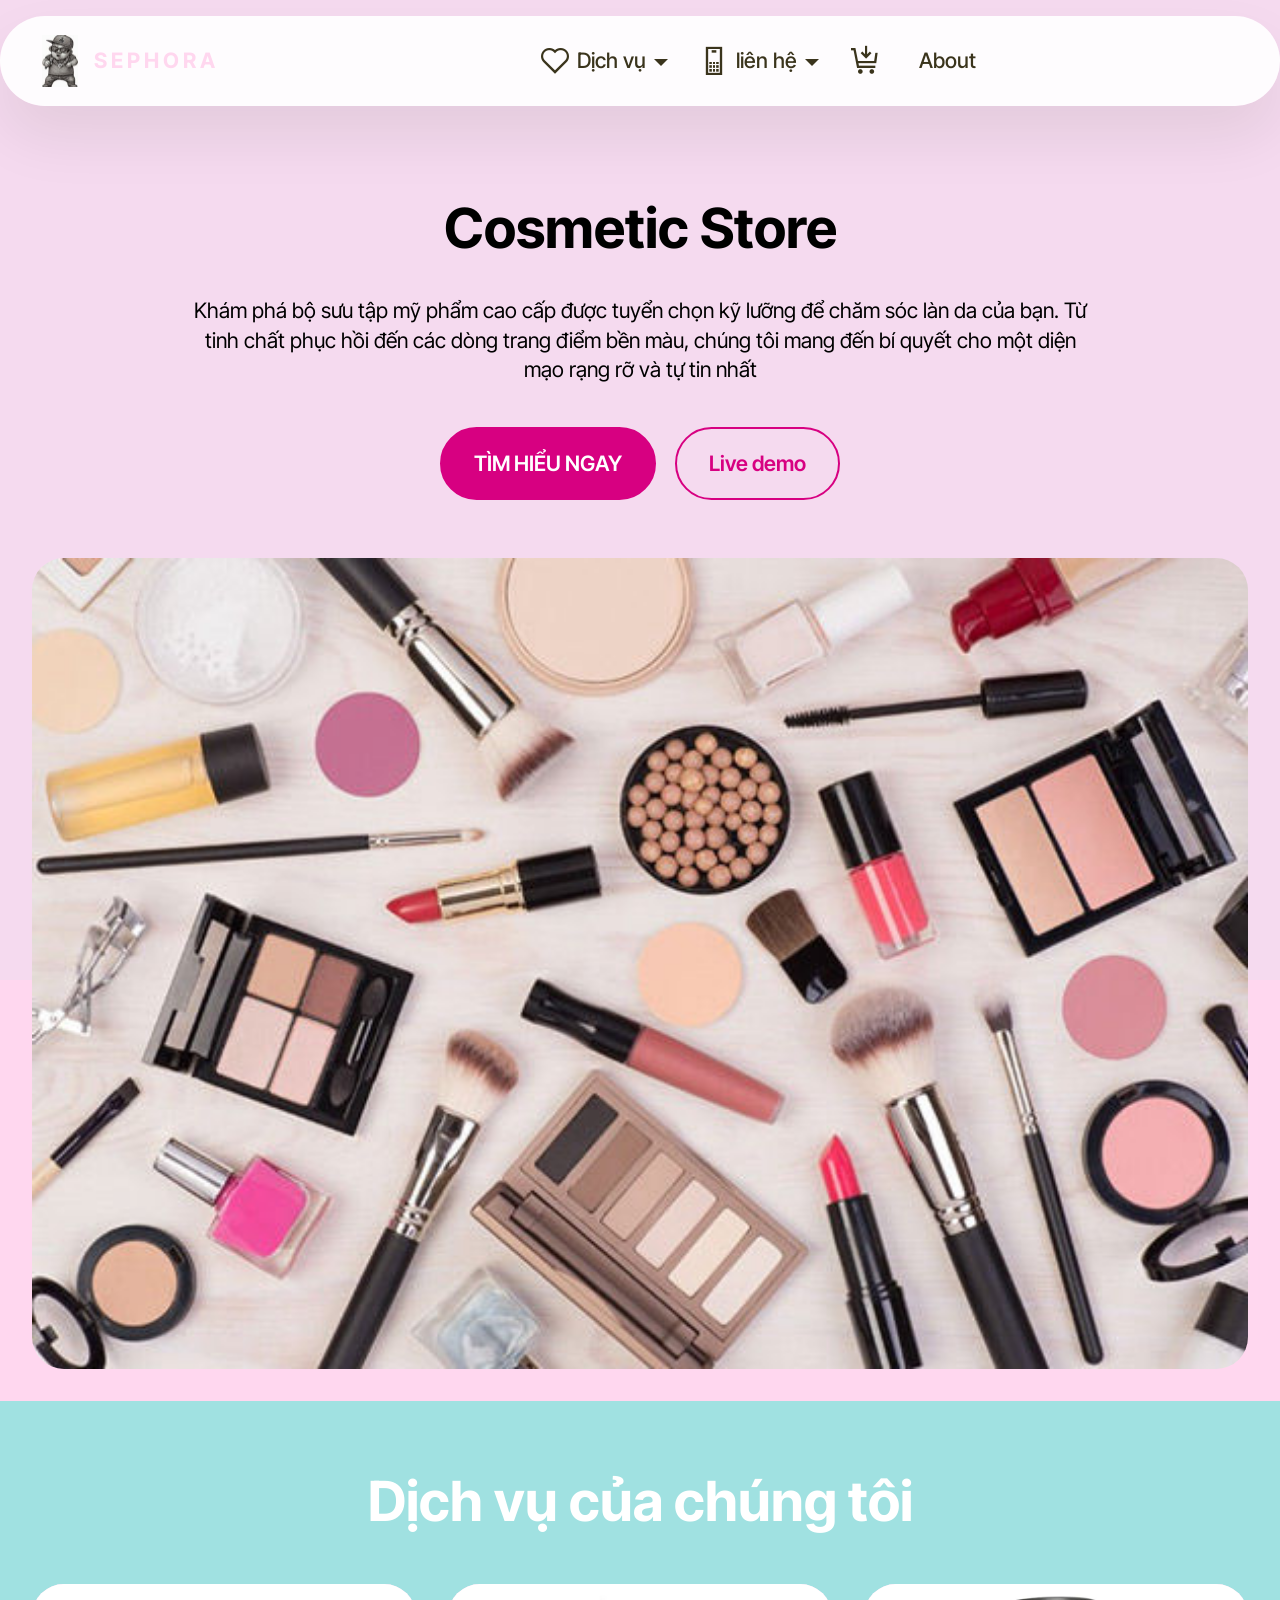
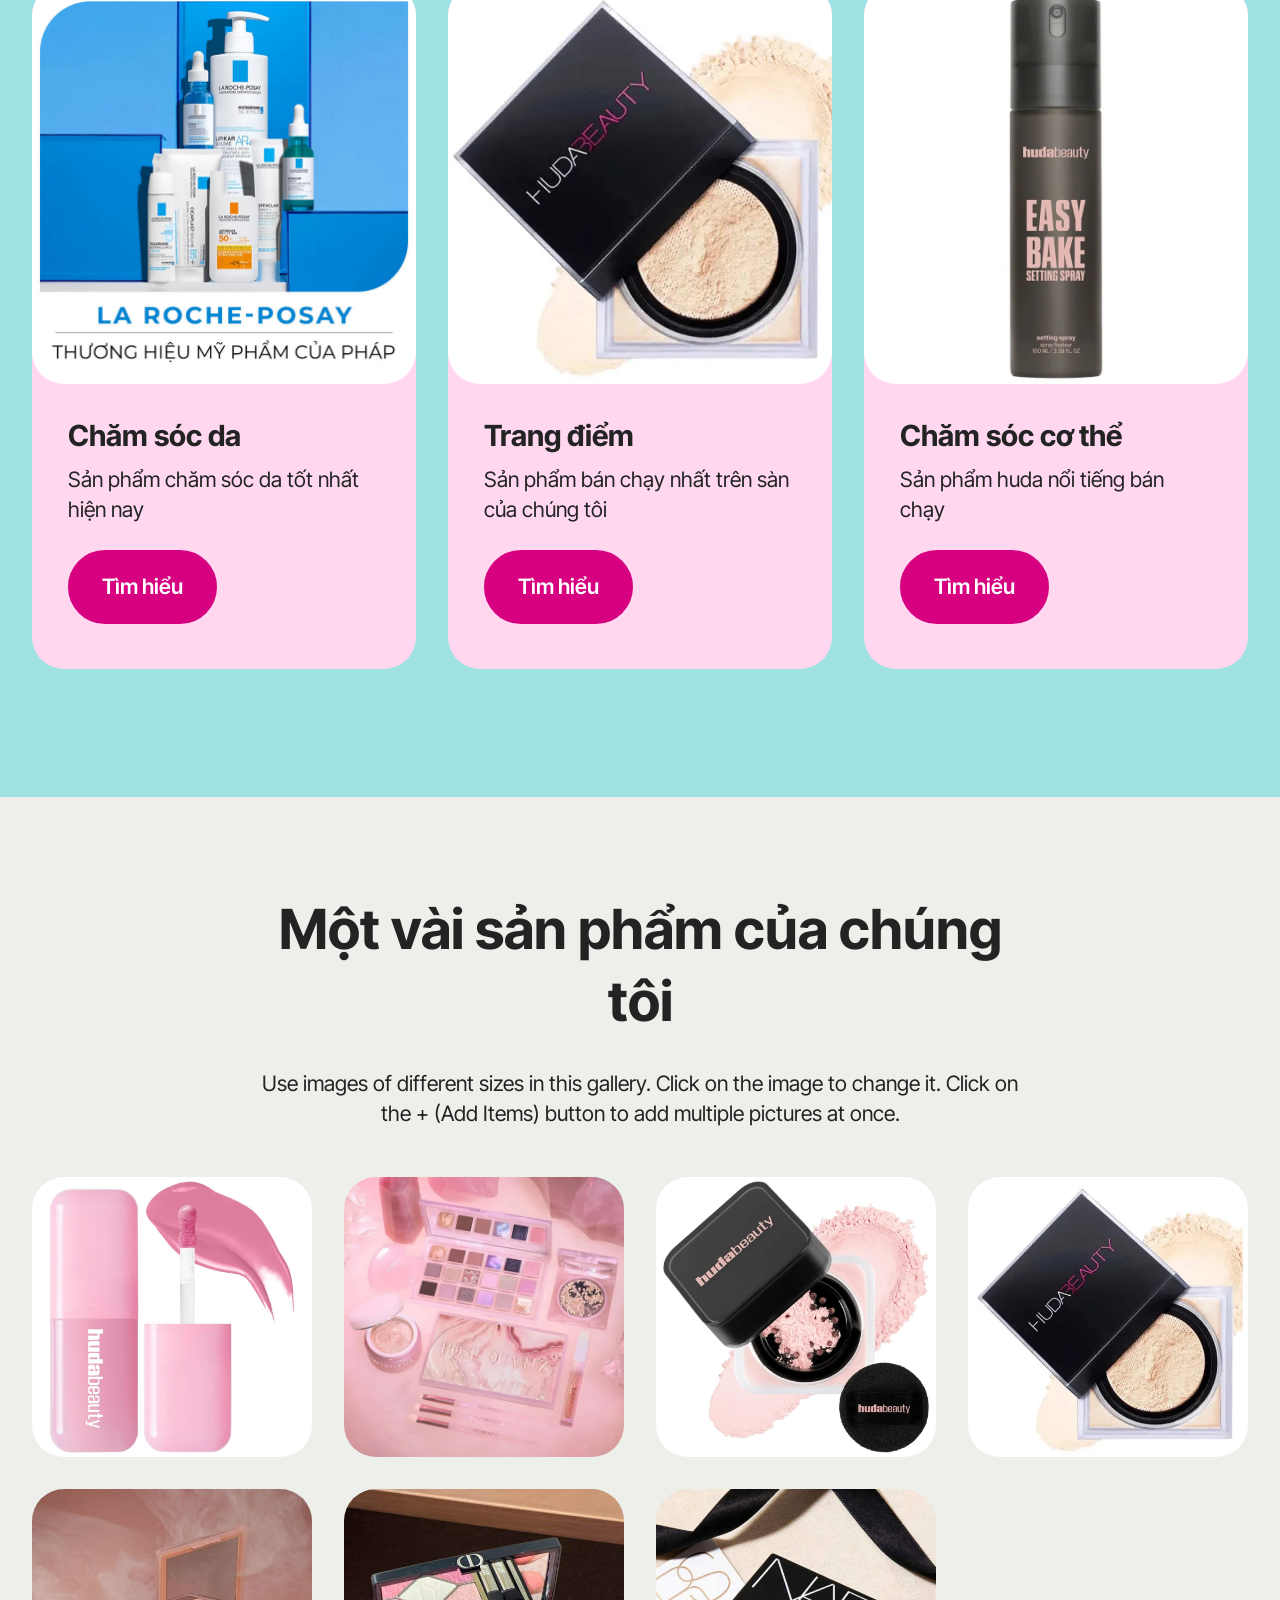
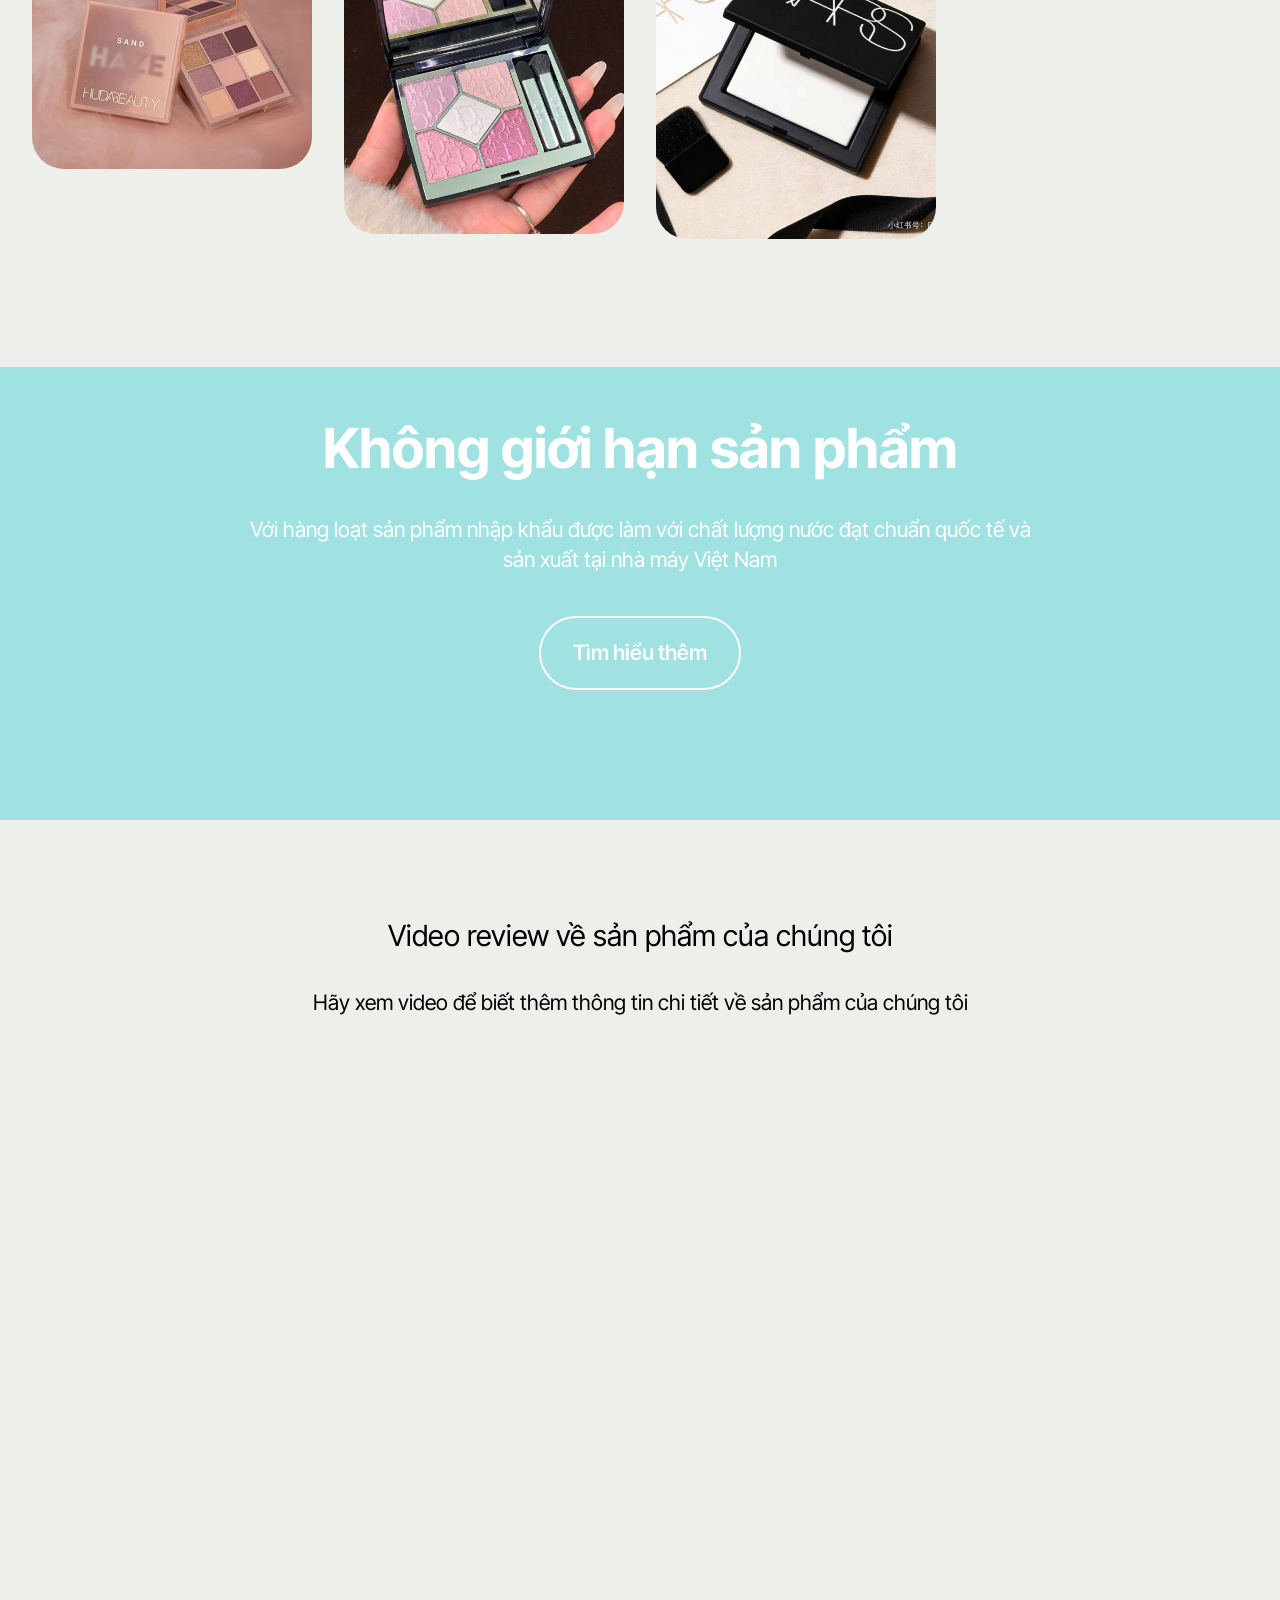
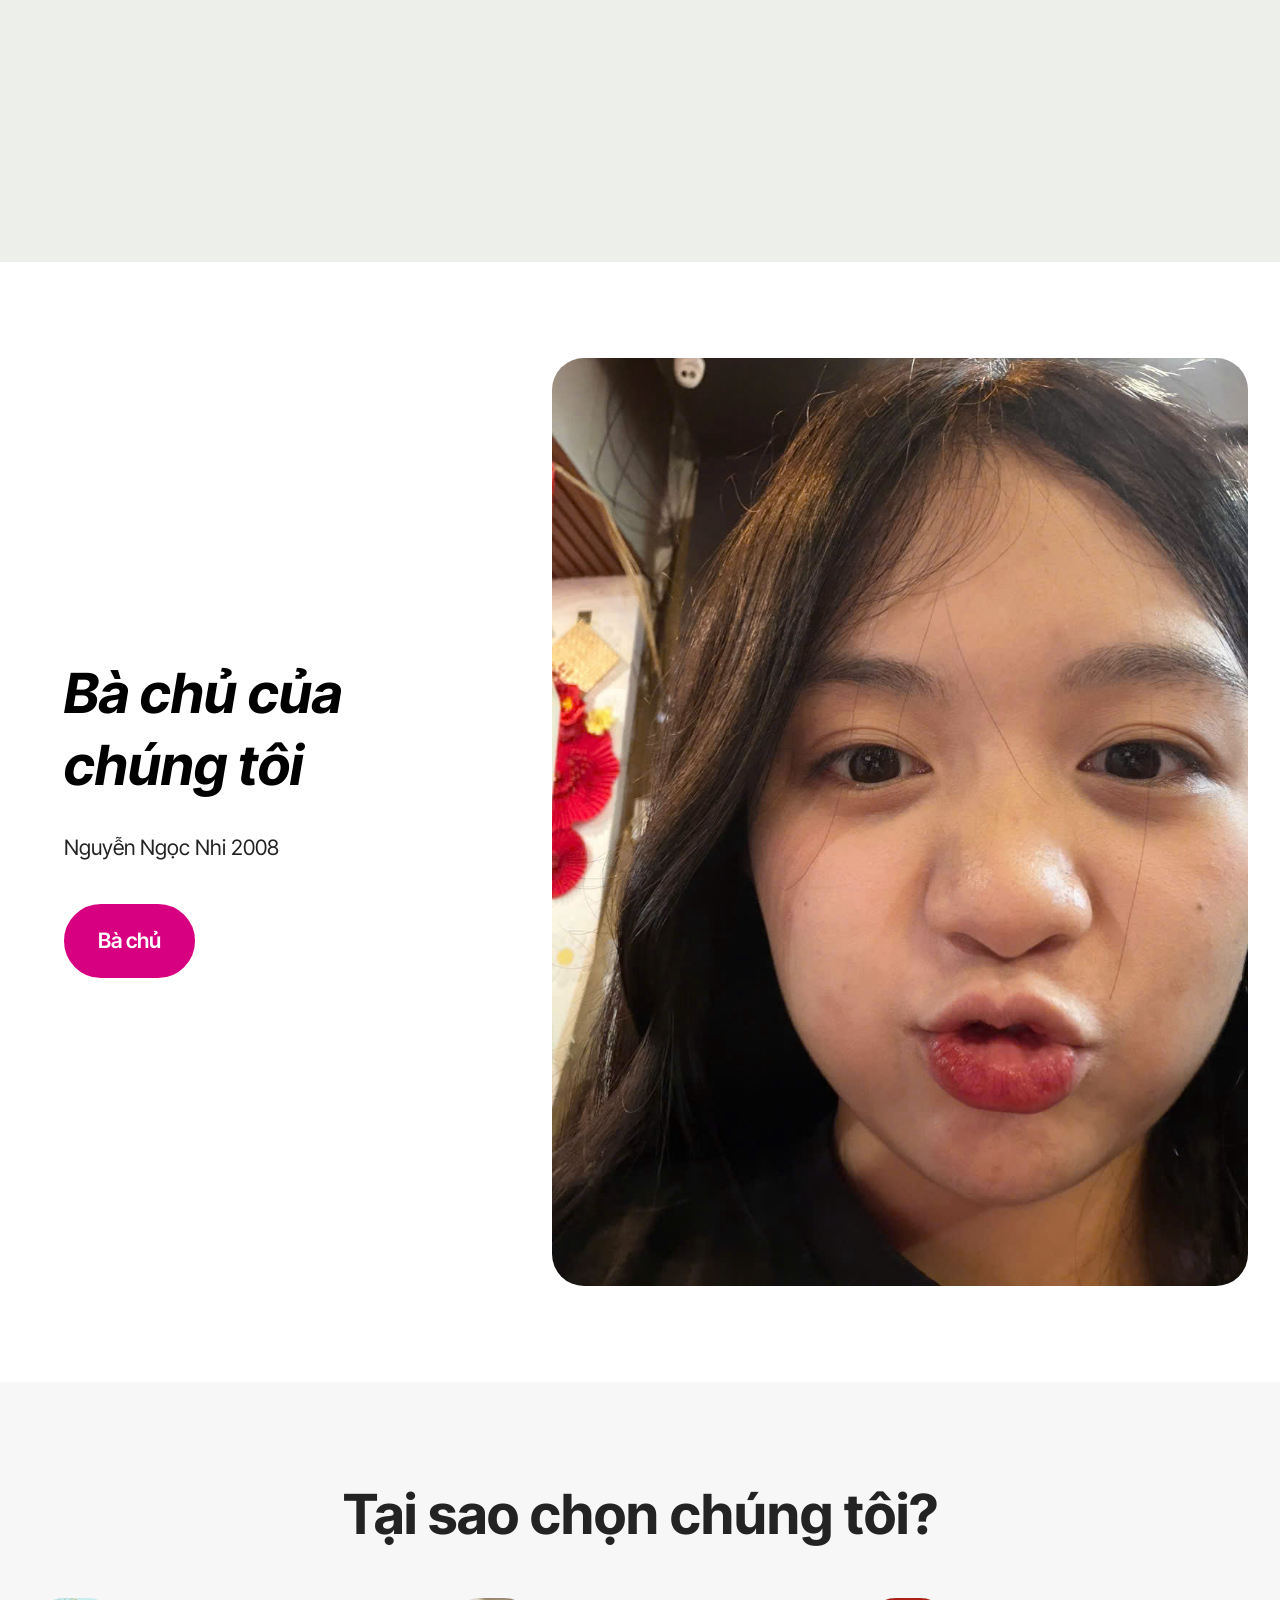
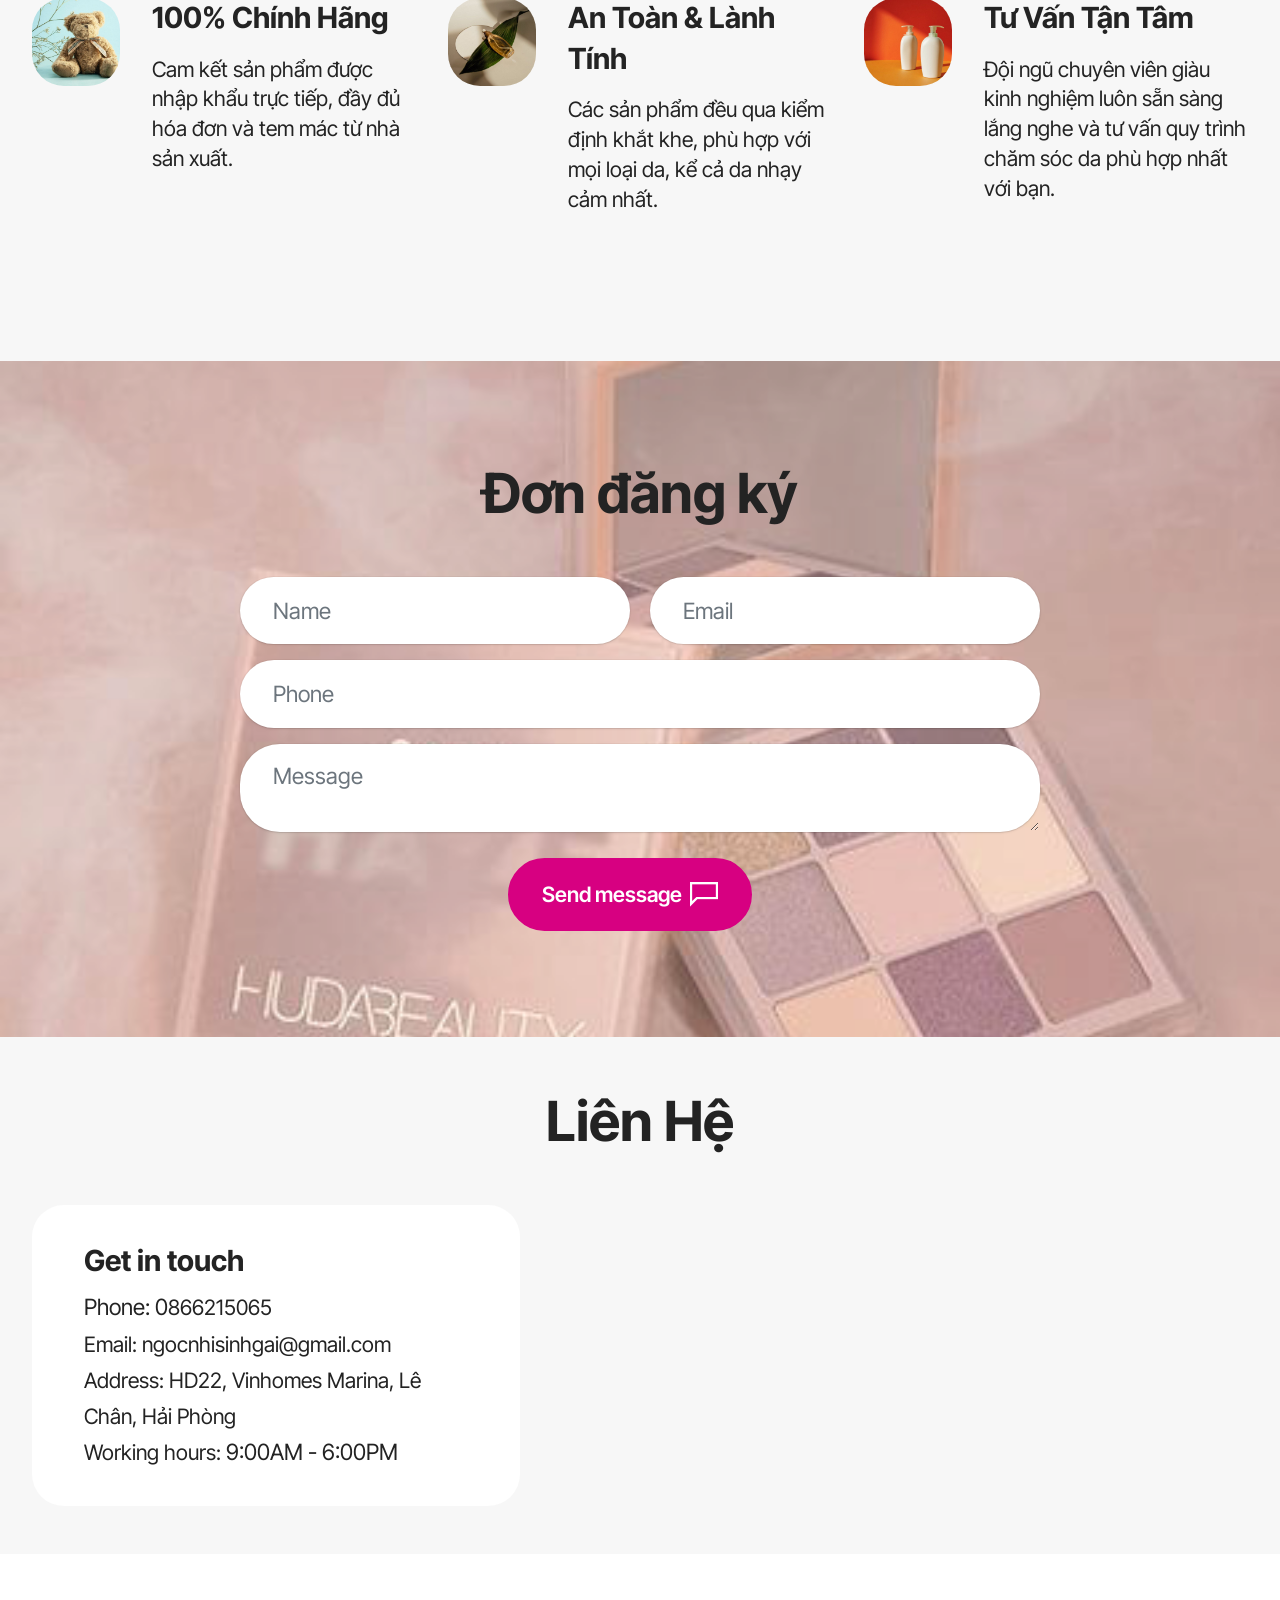
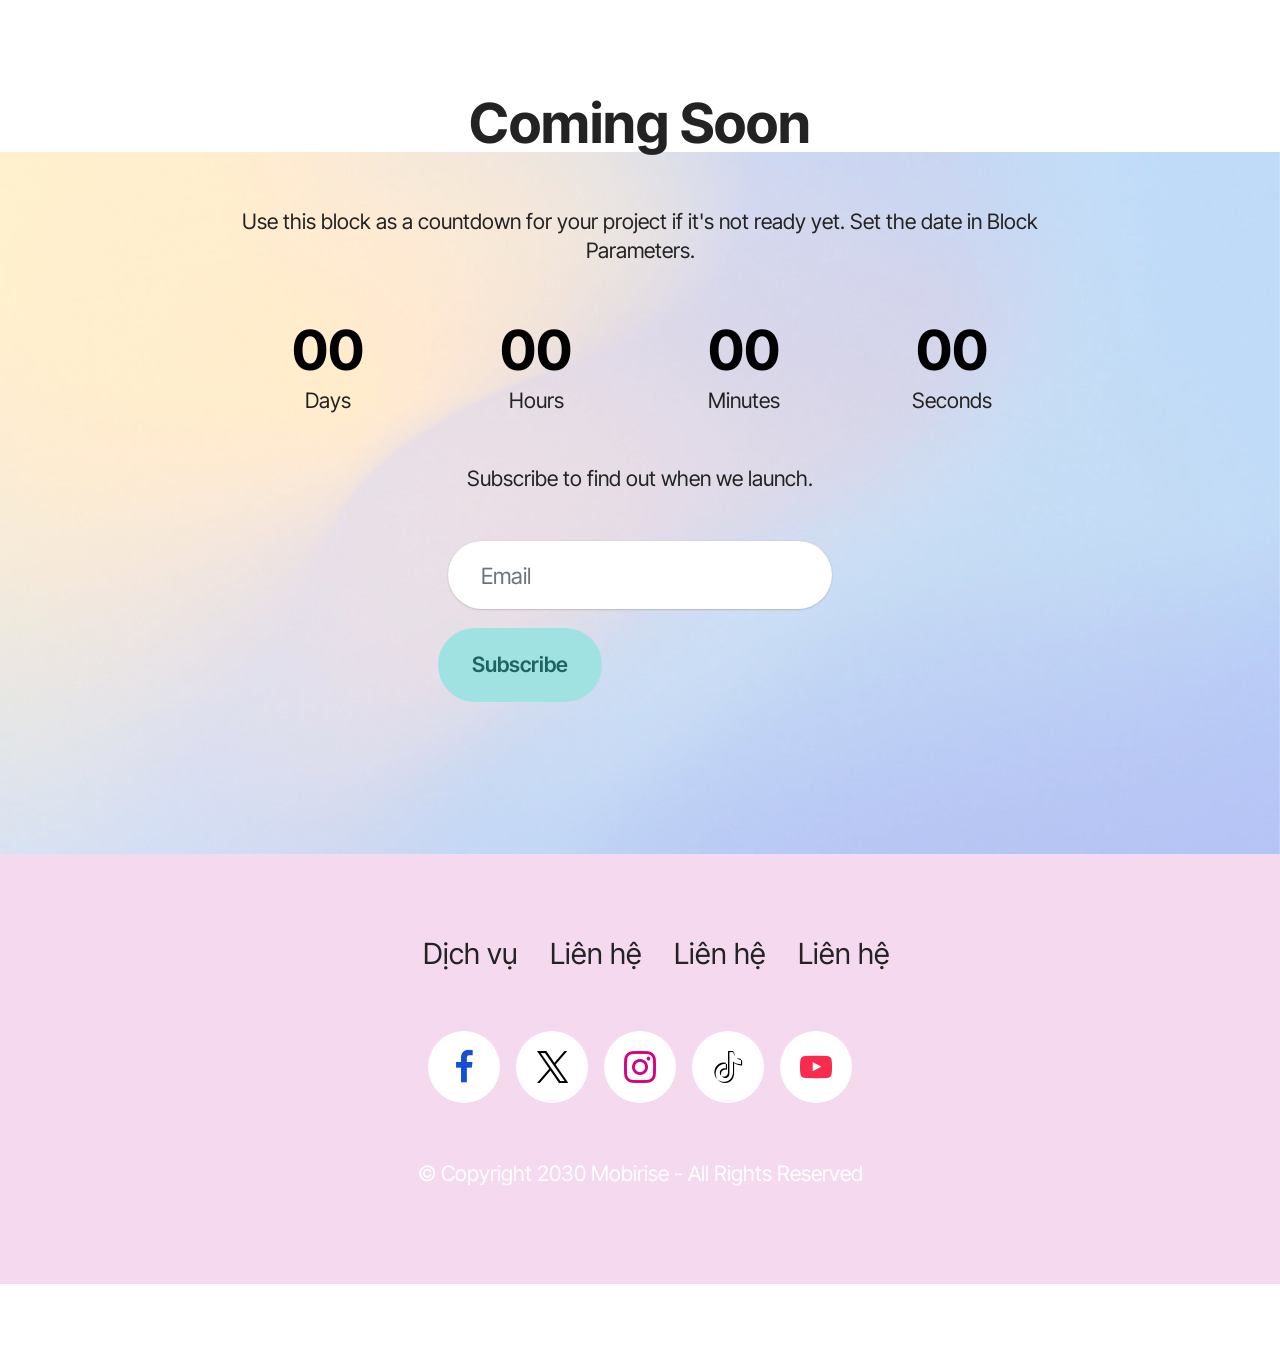
==== commit d9139f06: "ds" ====
--- a/index.html
+++ b/index.html
@@ -76,7 +76,7 @@
 		<div class="row justify-content-center">
 			<div class="col-md-12 col-lg-9">
 				<h1 class="mbr-section-title mbr-fonts-style mb-4 display-2"><strong>Cosmetic Store</strong></h1>
-				<p class="mbr-text mbr-fonts-style mb-4 display-7">Khám phá bộ sưu tập mỹ phẩm cao cấp được tuyển chọn kỹ lưỡng để chăm sóc làn da của bạn. Từ tinh chất phục hồi đến các dòng trang điểm bền màu, chúng tôi mang đến bí quyết cho một diện mạo rạng rỡ và tự tin nhất. ( Ngị nhóc)</p>
+				<p class="mbr-text mbr-fonts-style mb-4 display-7">Khám phá bộ sưu tập mỹ phẩm cao cấp được tuyển chọn kỹ lưỡng để chăm sóc làn da của bạn. Từ tinh chất phục hồi đến các dòng trang điểm bền màu, chúng tôi mang đến bí quyết cho một diện mạo rạng rỡ và tự tin nhất</p>
 				<div class="mbr-section-btn mt-3"><a class="btn btn-primary display-7" href="index.html#form02-6">TÌM HIỂU NGAY</a> <a class="btn btn-primary-outline display-7" href="index.html#gallery02-v">Live demo</a></div>
 			</div>
 		</div>
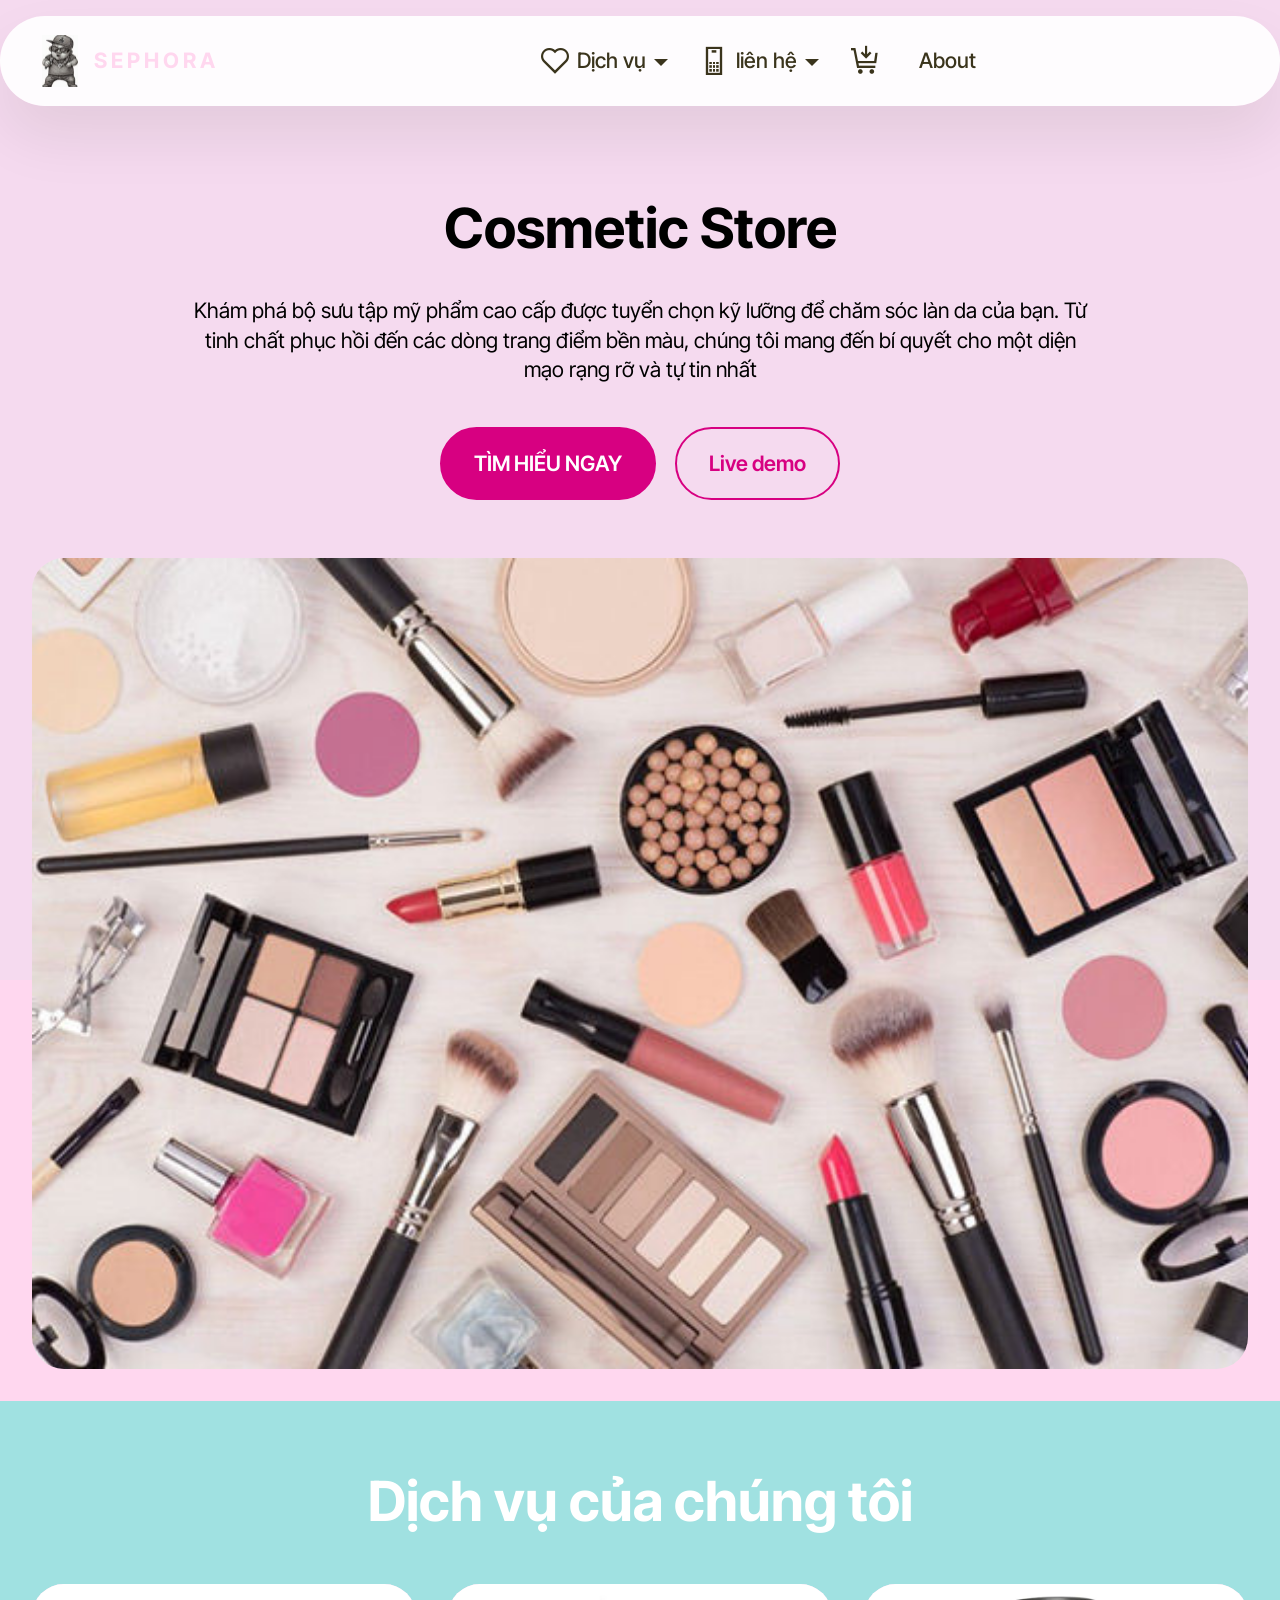
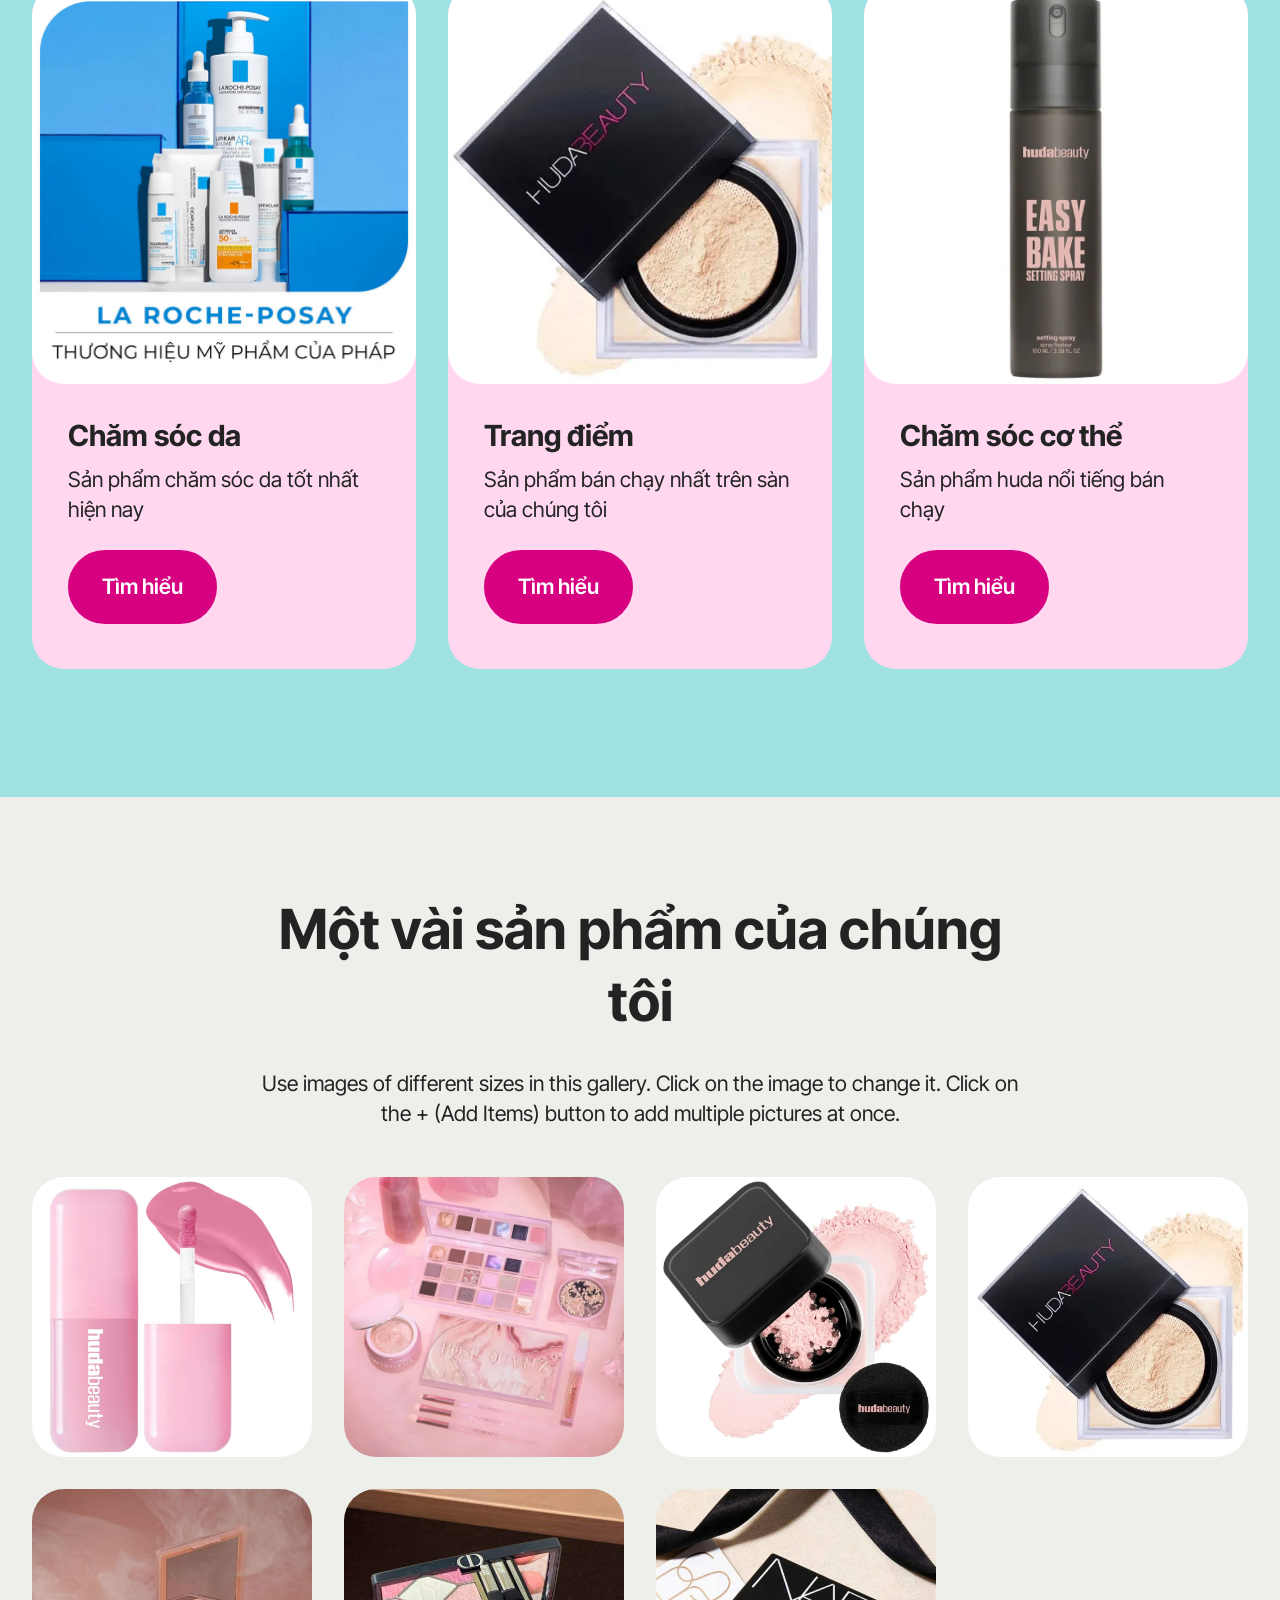
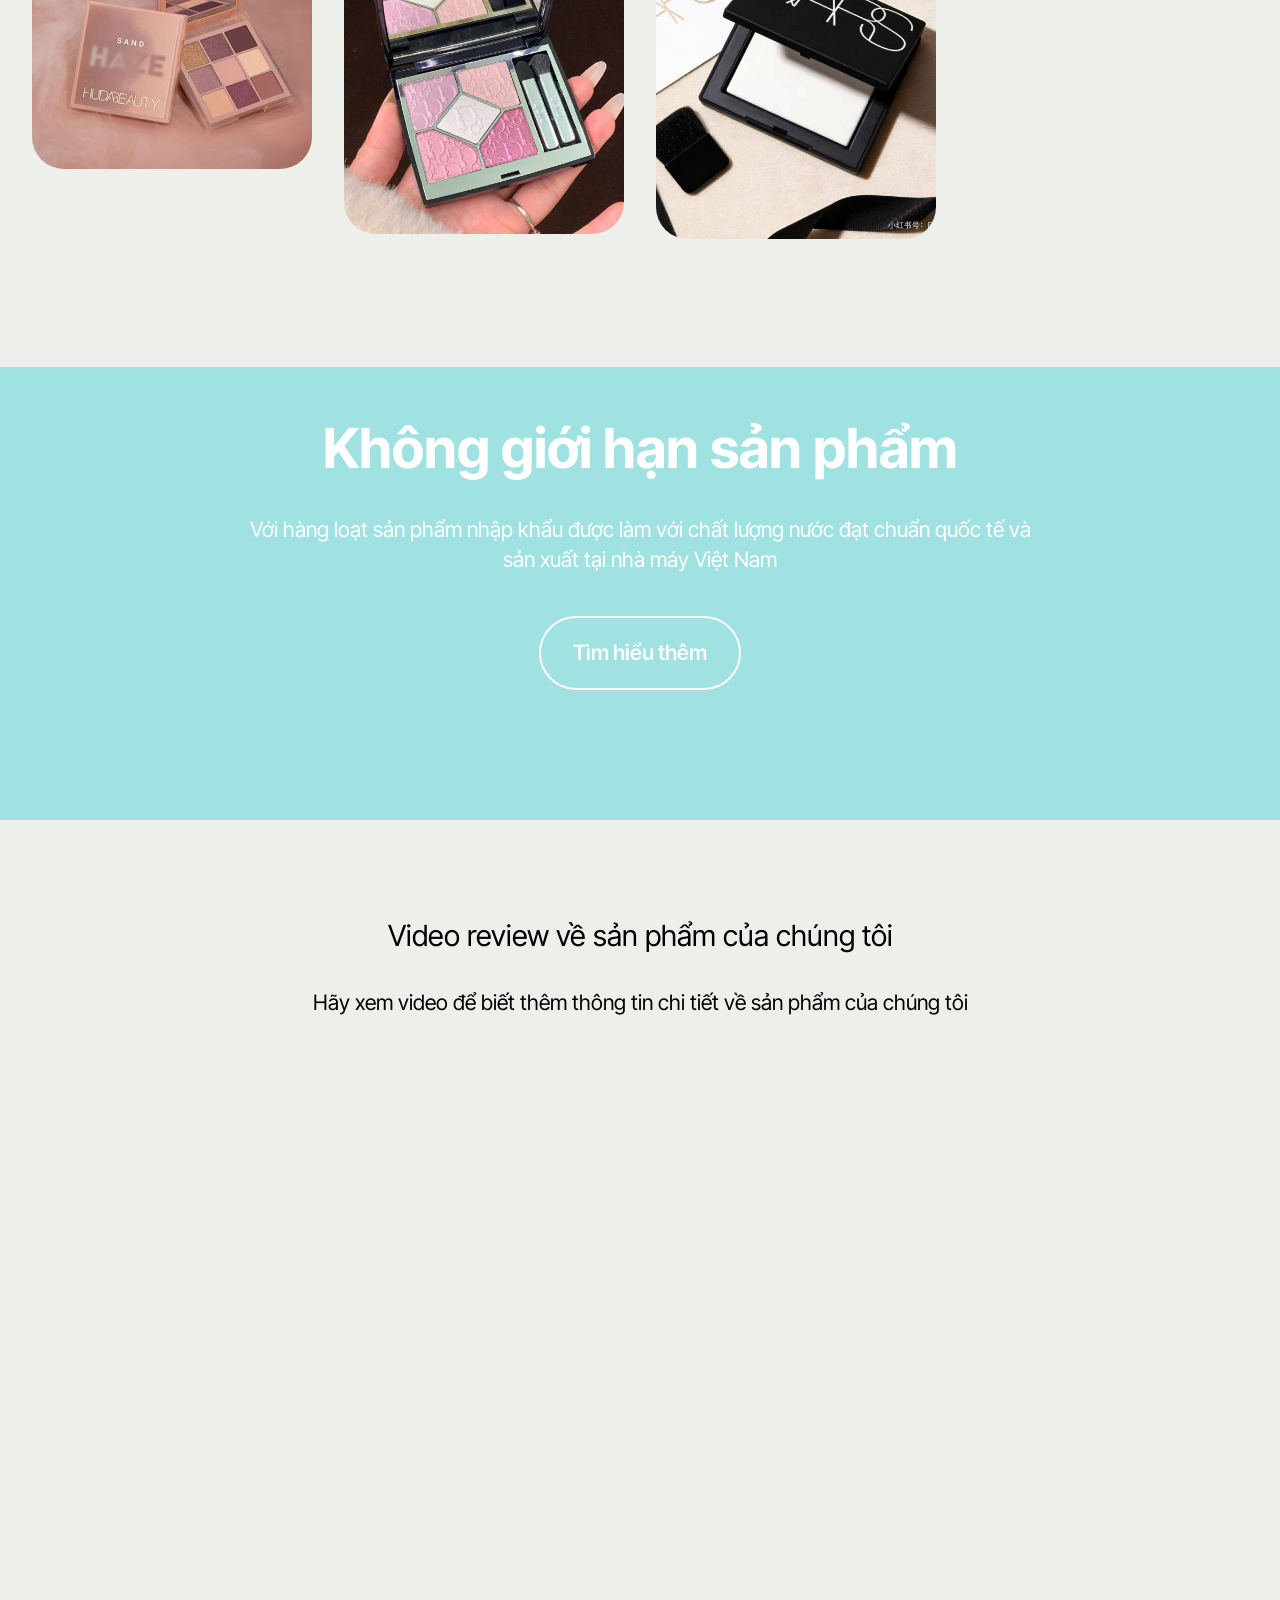
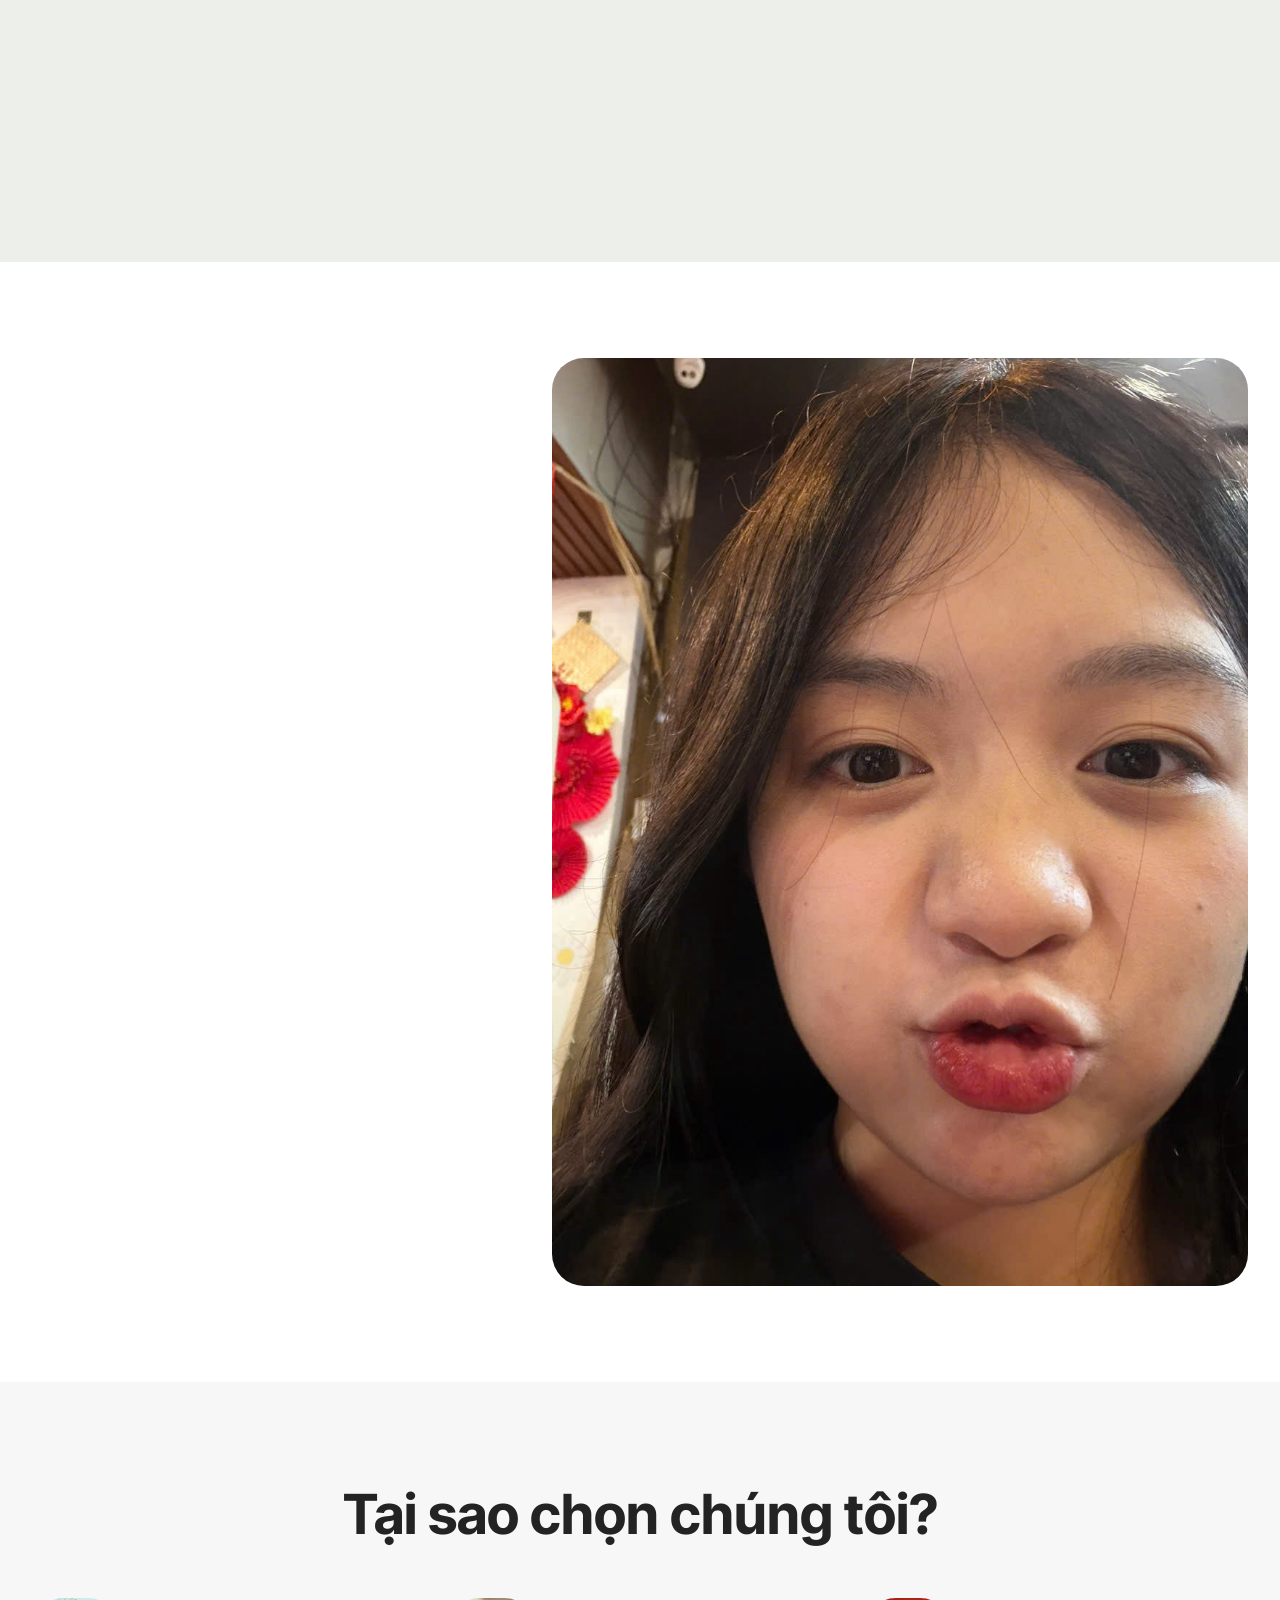
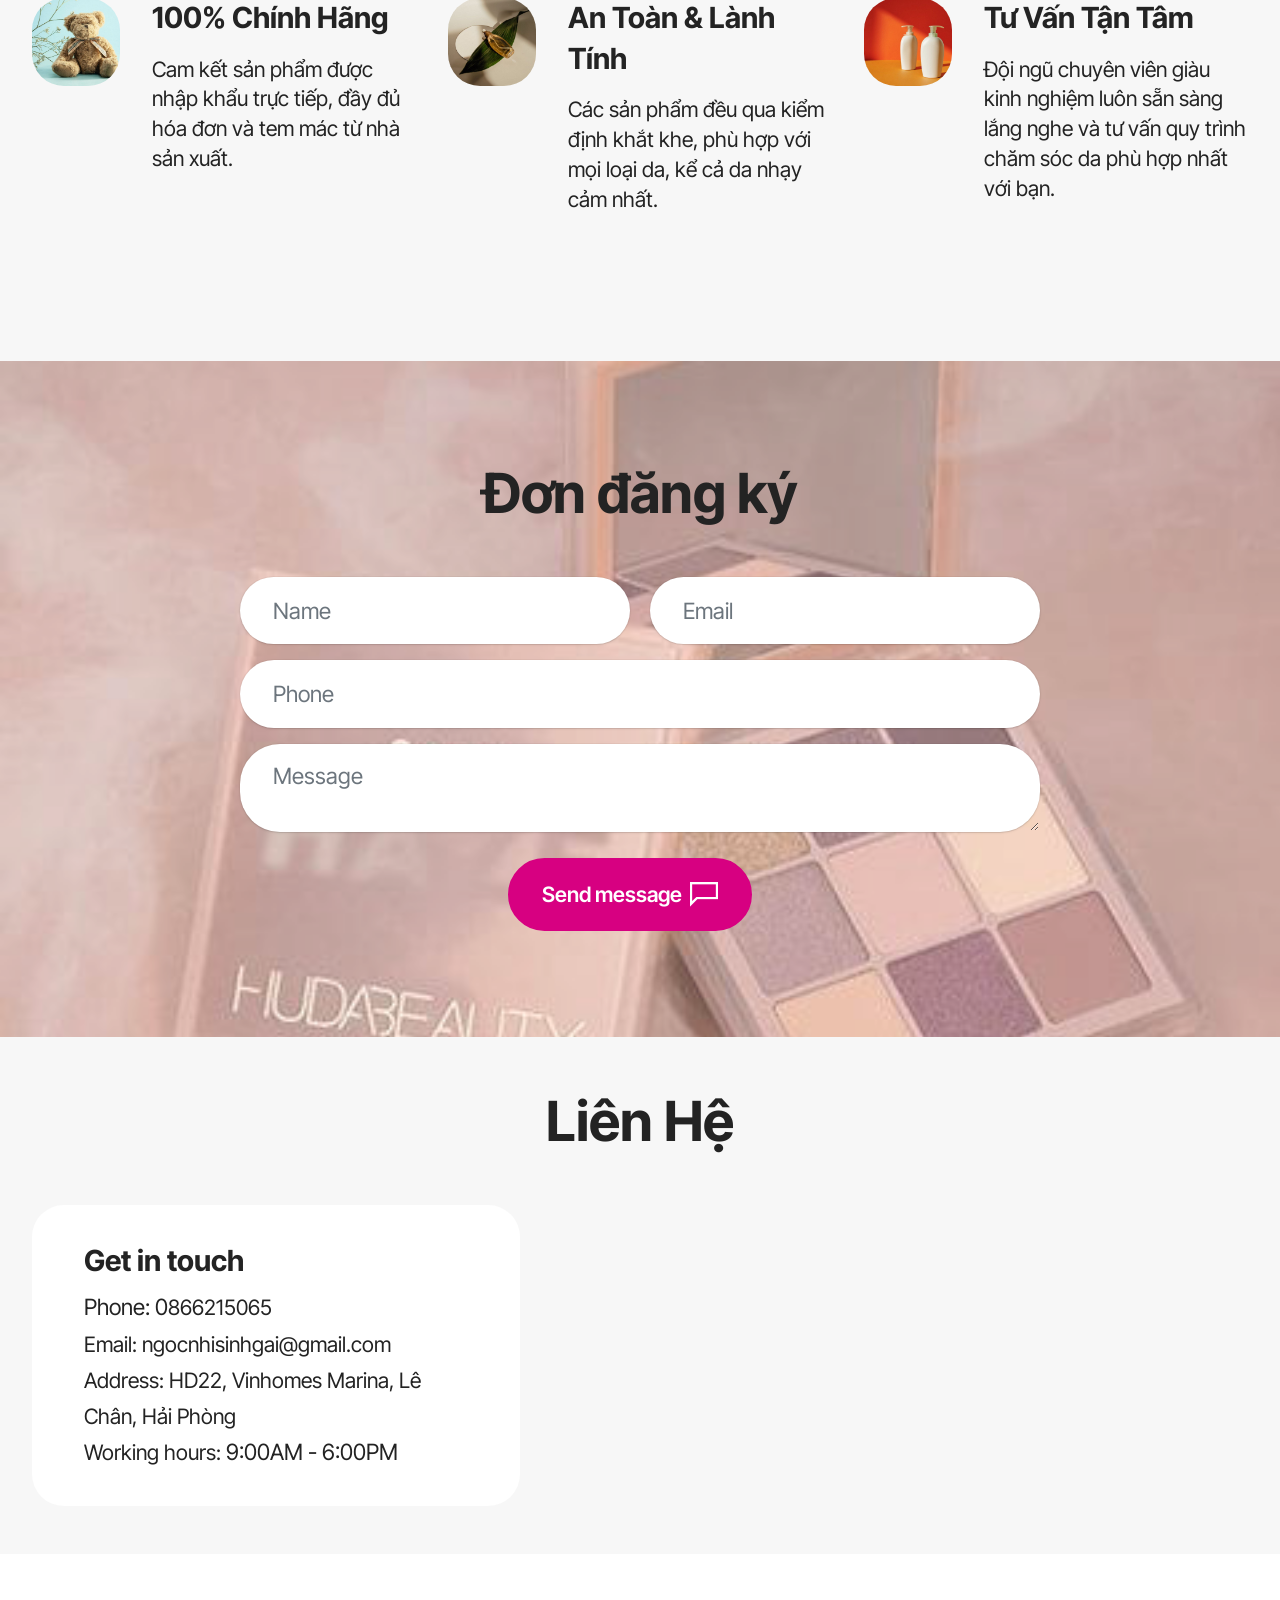
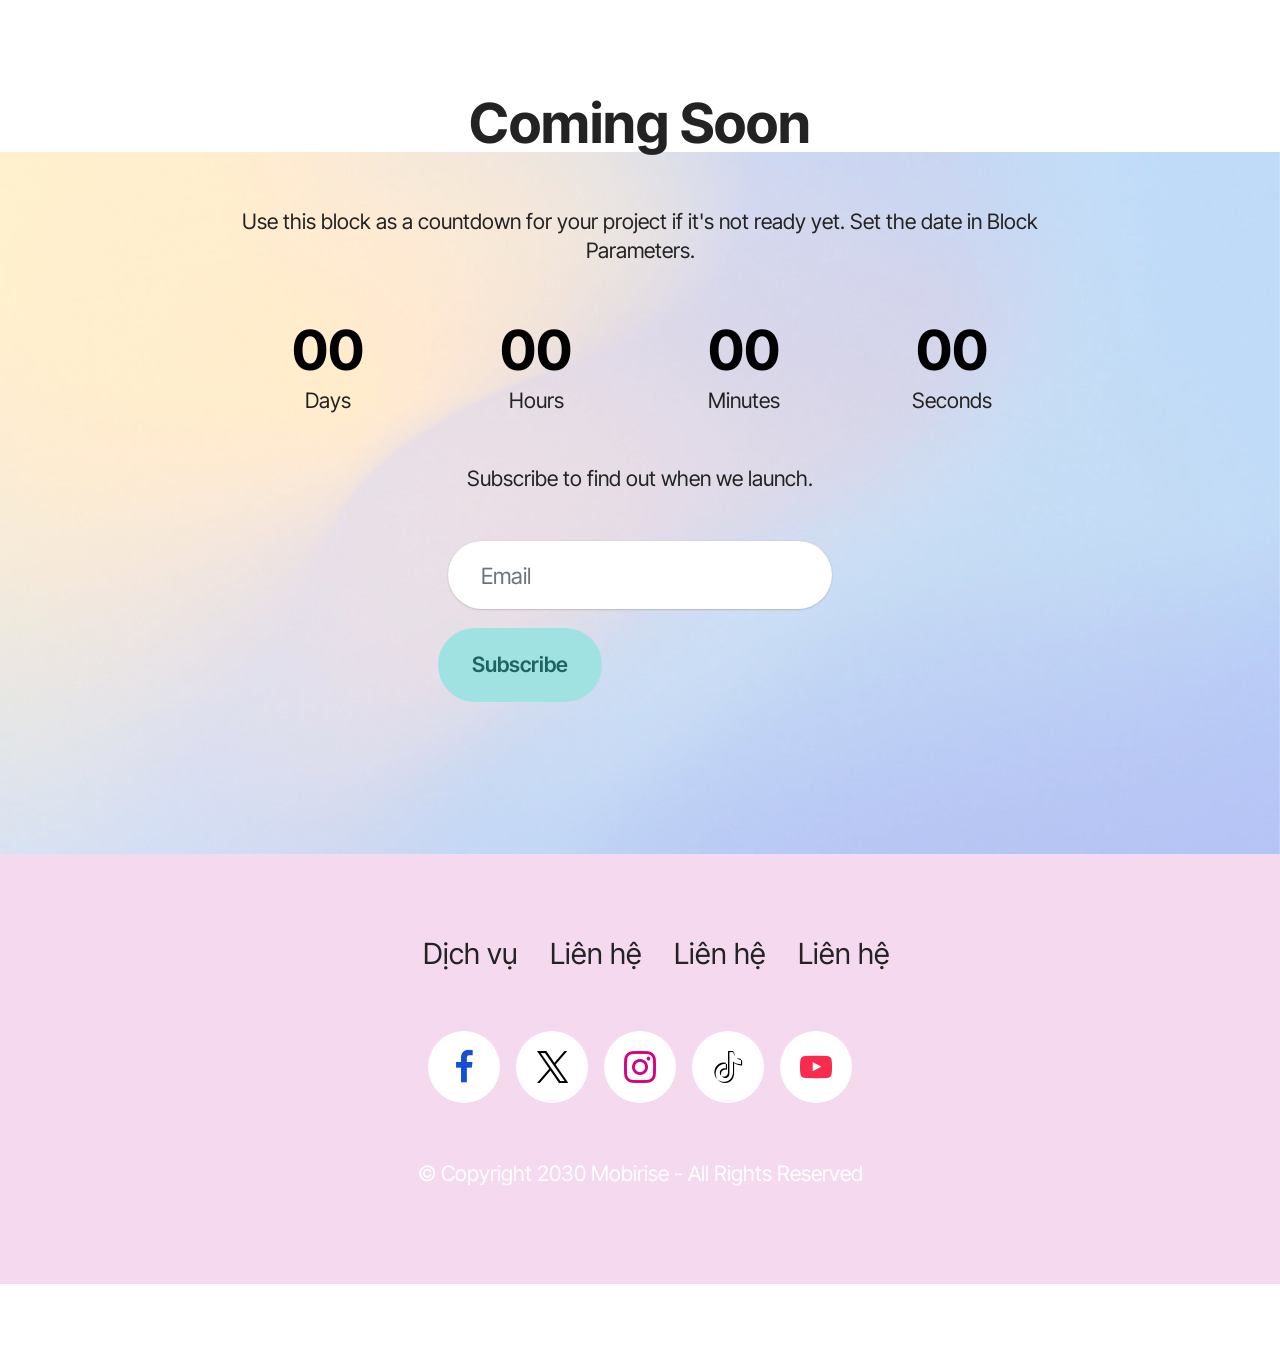
==== commit b30c9a75: "jump" ====
--- a/index.html
+++ b/index.html
@@ -474,8 +474,23 @@
     <div class="container">
         <div class="row justify-content-center">
             <div class="col-lg-8">
+                <style>
+                    .bounce-text {
+                        display: inline-block;
+                        animation: bounceUpDown 1s ease-in-out infinite;
+                    }
+
+                    @keyframes bounceUpDown {
+                        0%, 100% {
+                            transform: translateY(0);
+                        }
+                        50% {
+                            transform: translateY(-12px);
+                        }
+                    }
+                </style>
                 <h3 class="mbr-section-title mb-5 align-center mbr-fonts-style display-2">
-                    <strong>Coming Soon</strong>
+                    <strong class = "bounce-text">Coming Soon</strong>
                 </h3>
                 <h4 class="mbr-section-subtitle mb-5 align-center mbr-fonts-style display-7">
                     Use this block as a countdown for your project if it's not ready yet. Set the date in Block
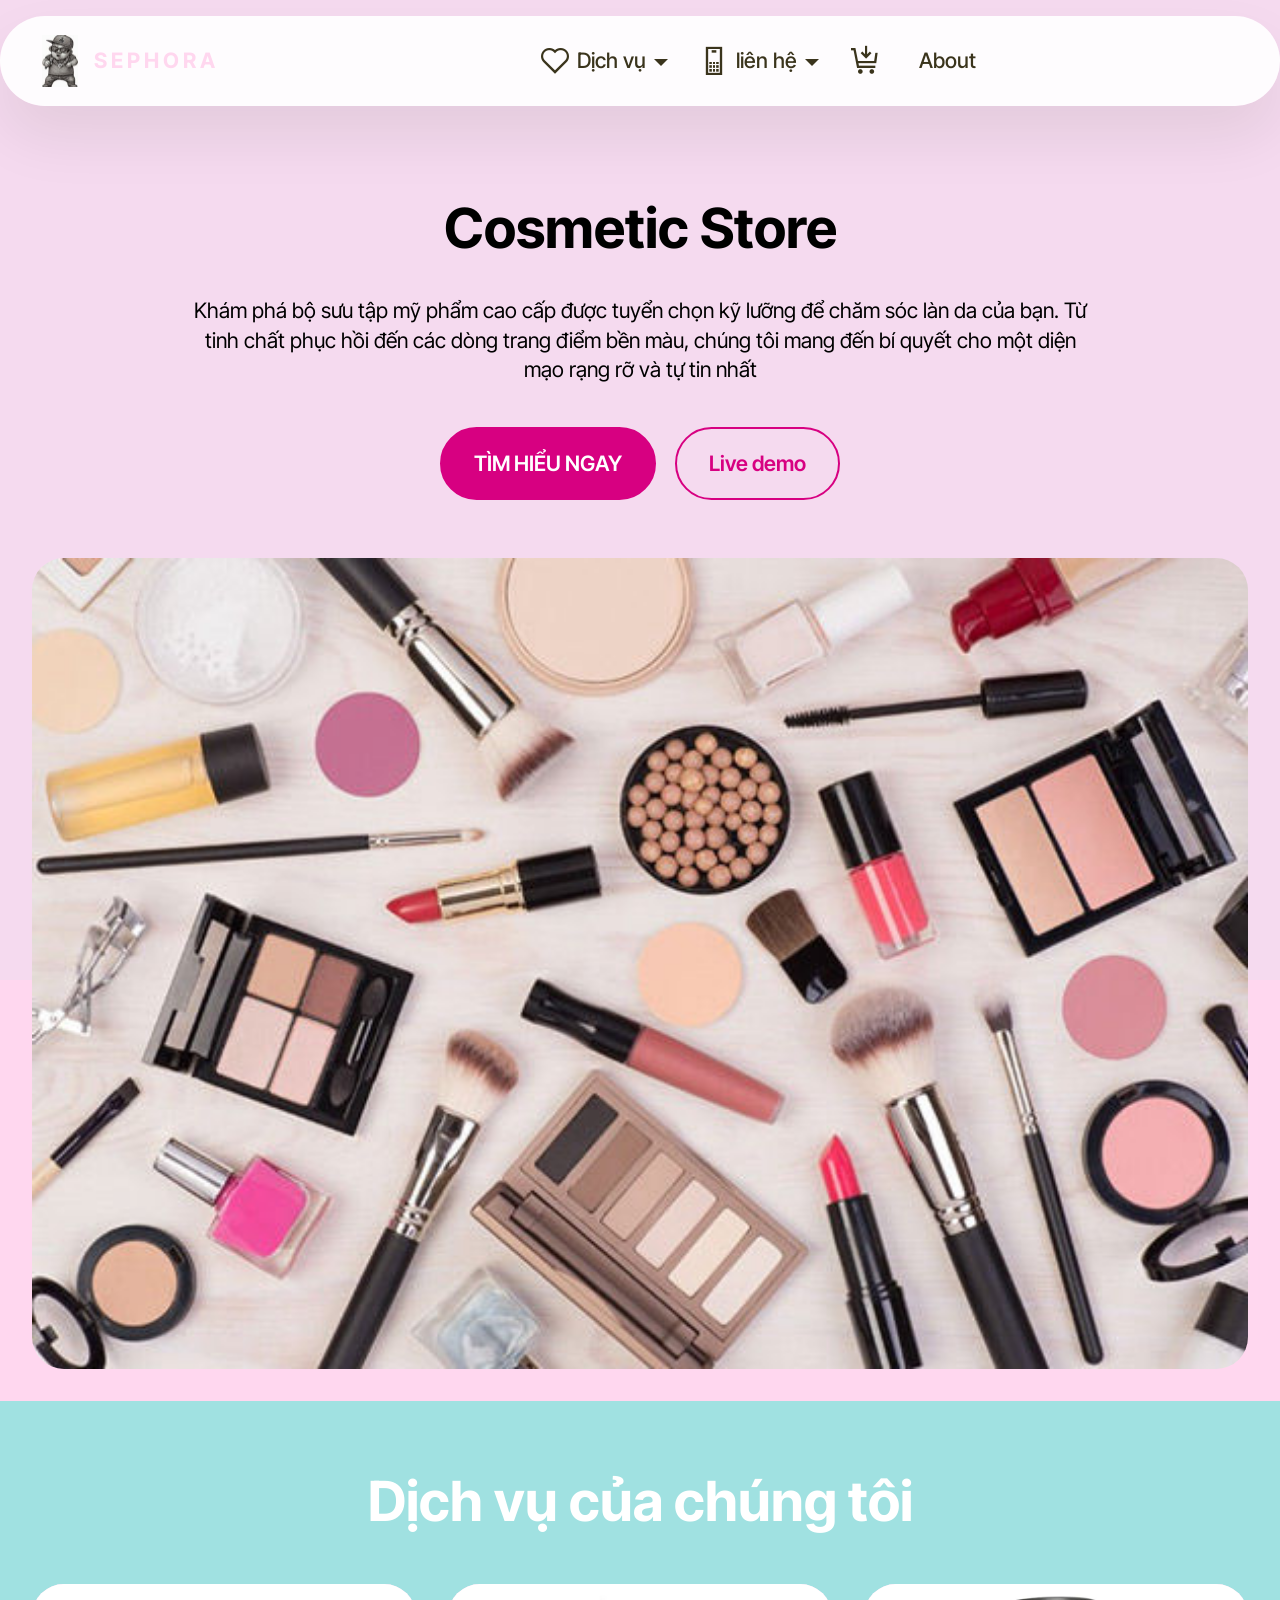
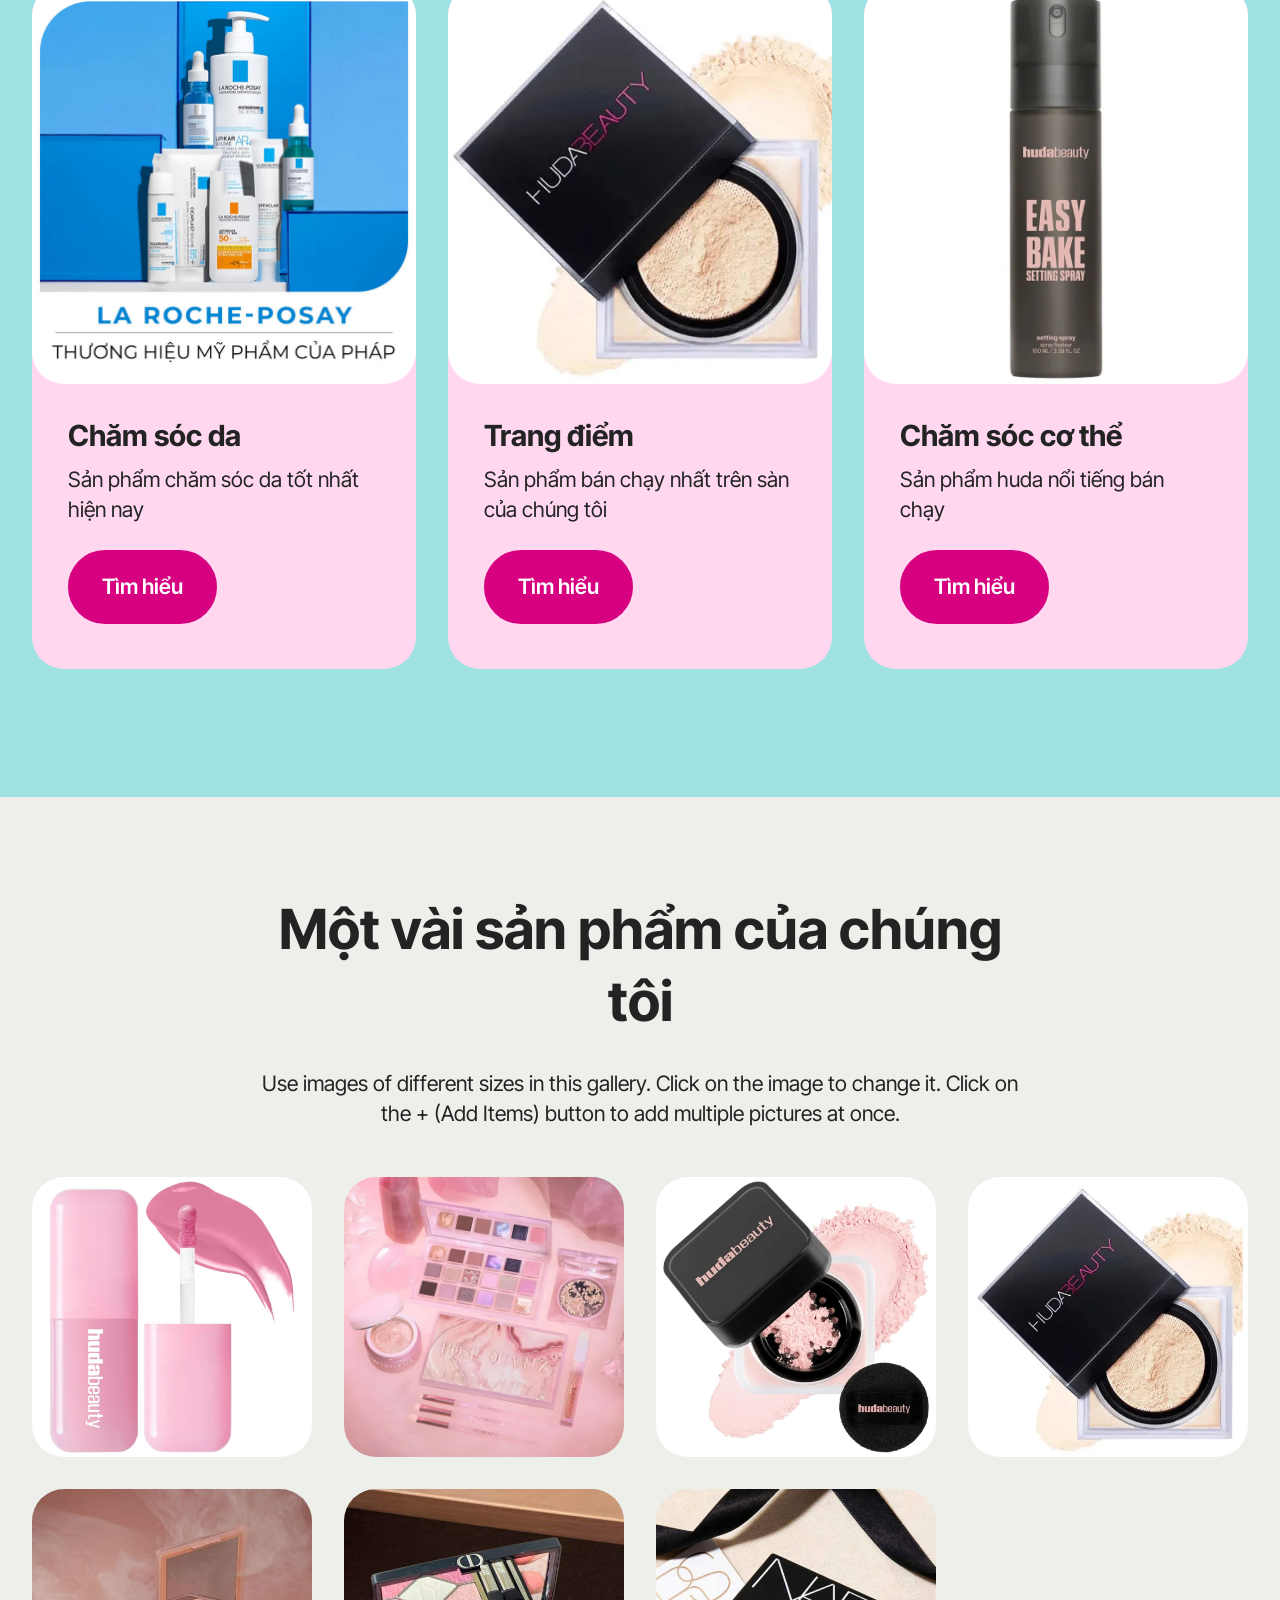
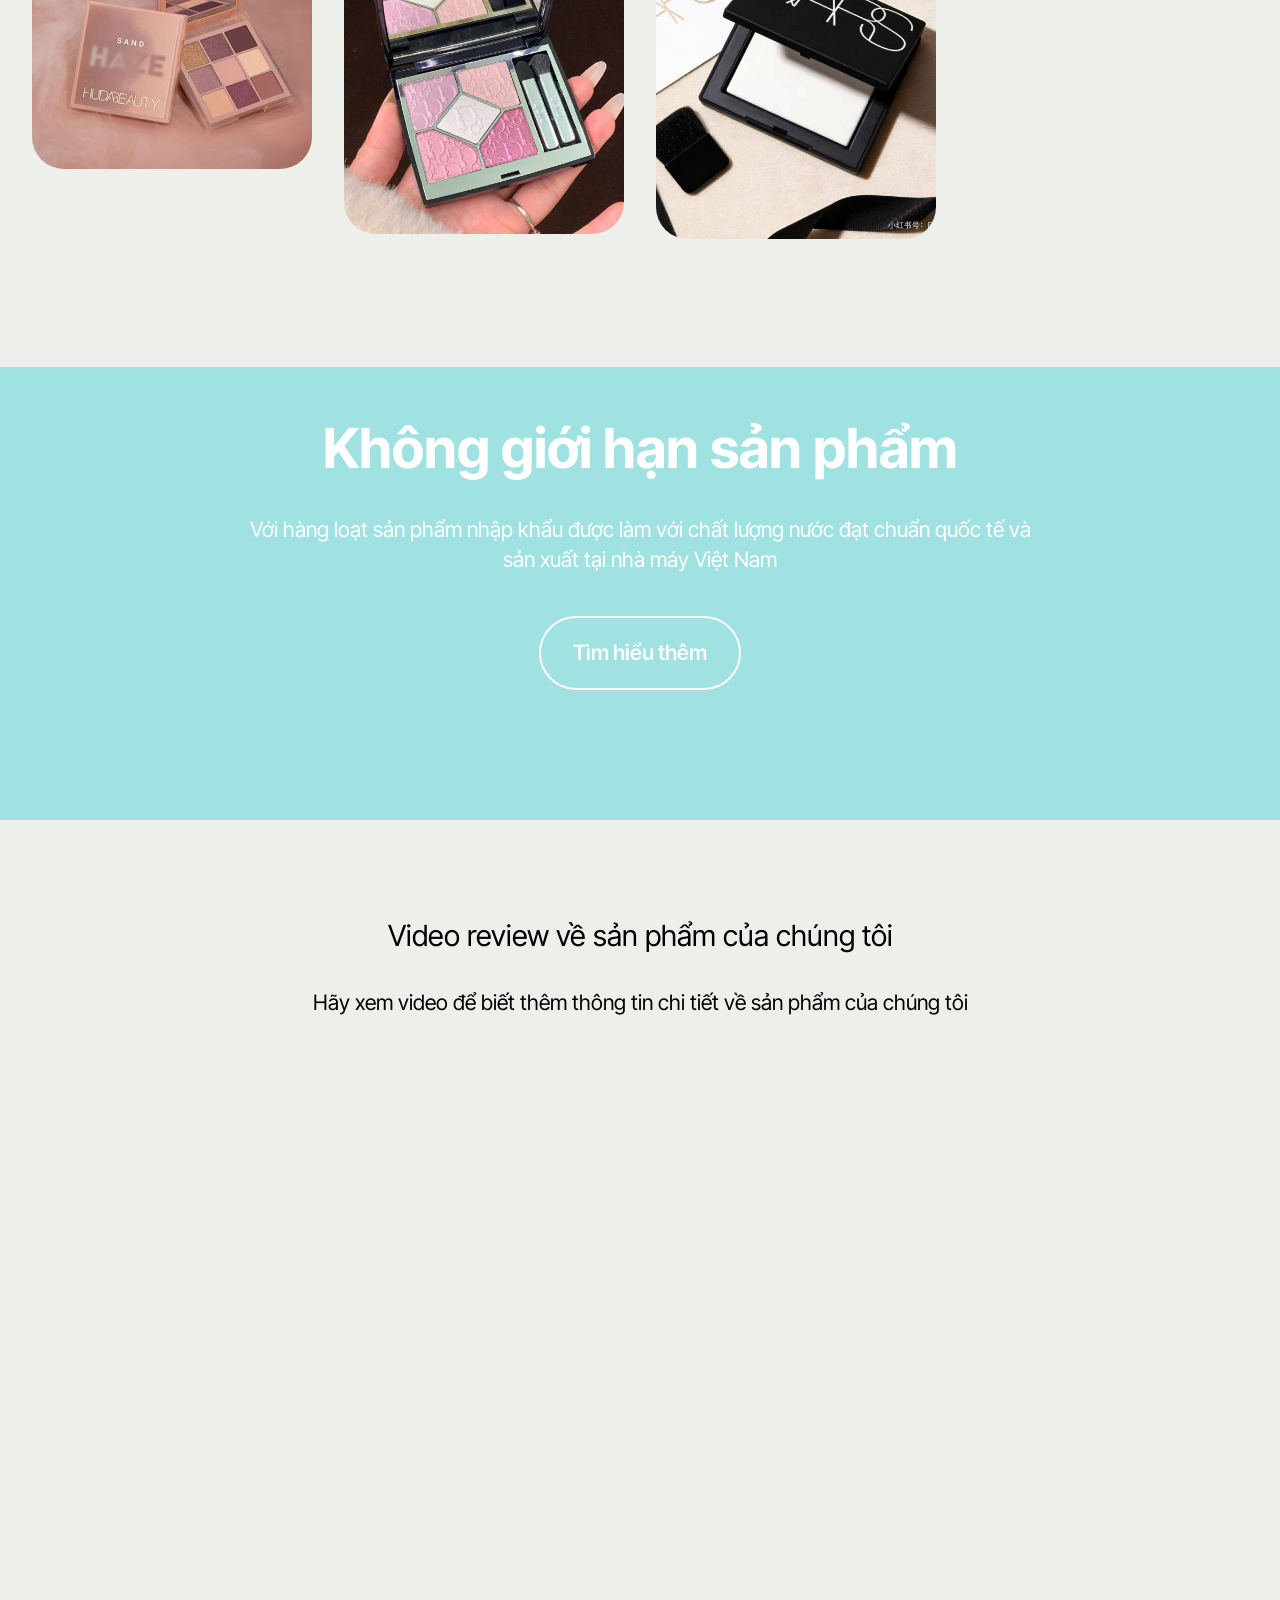
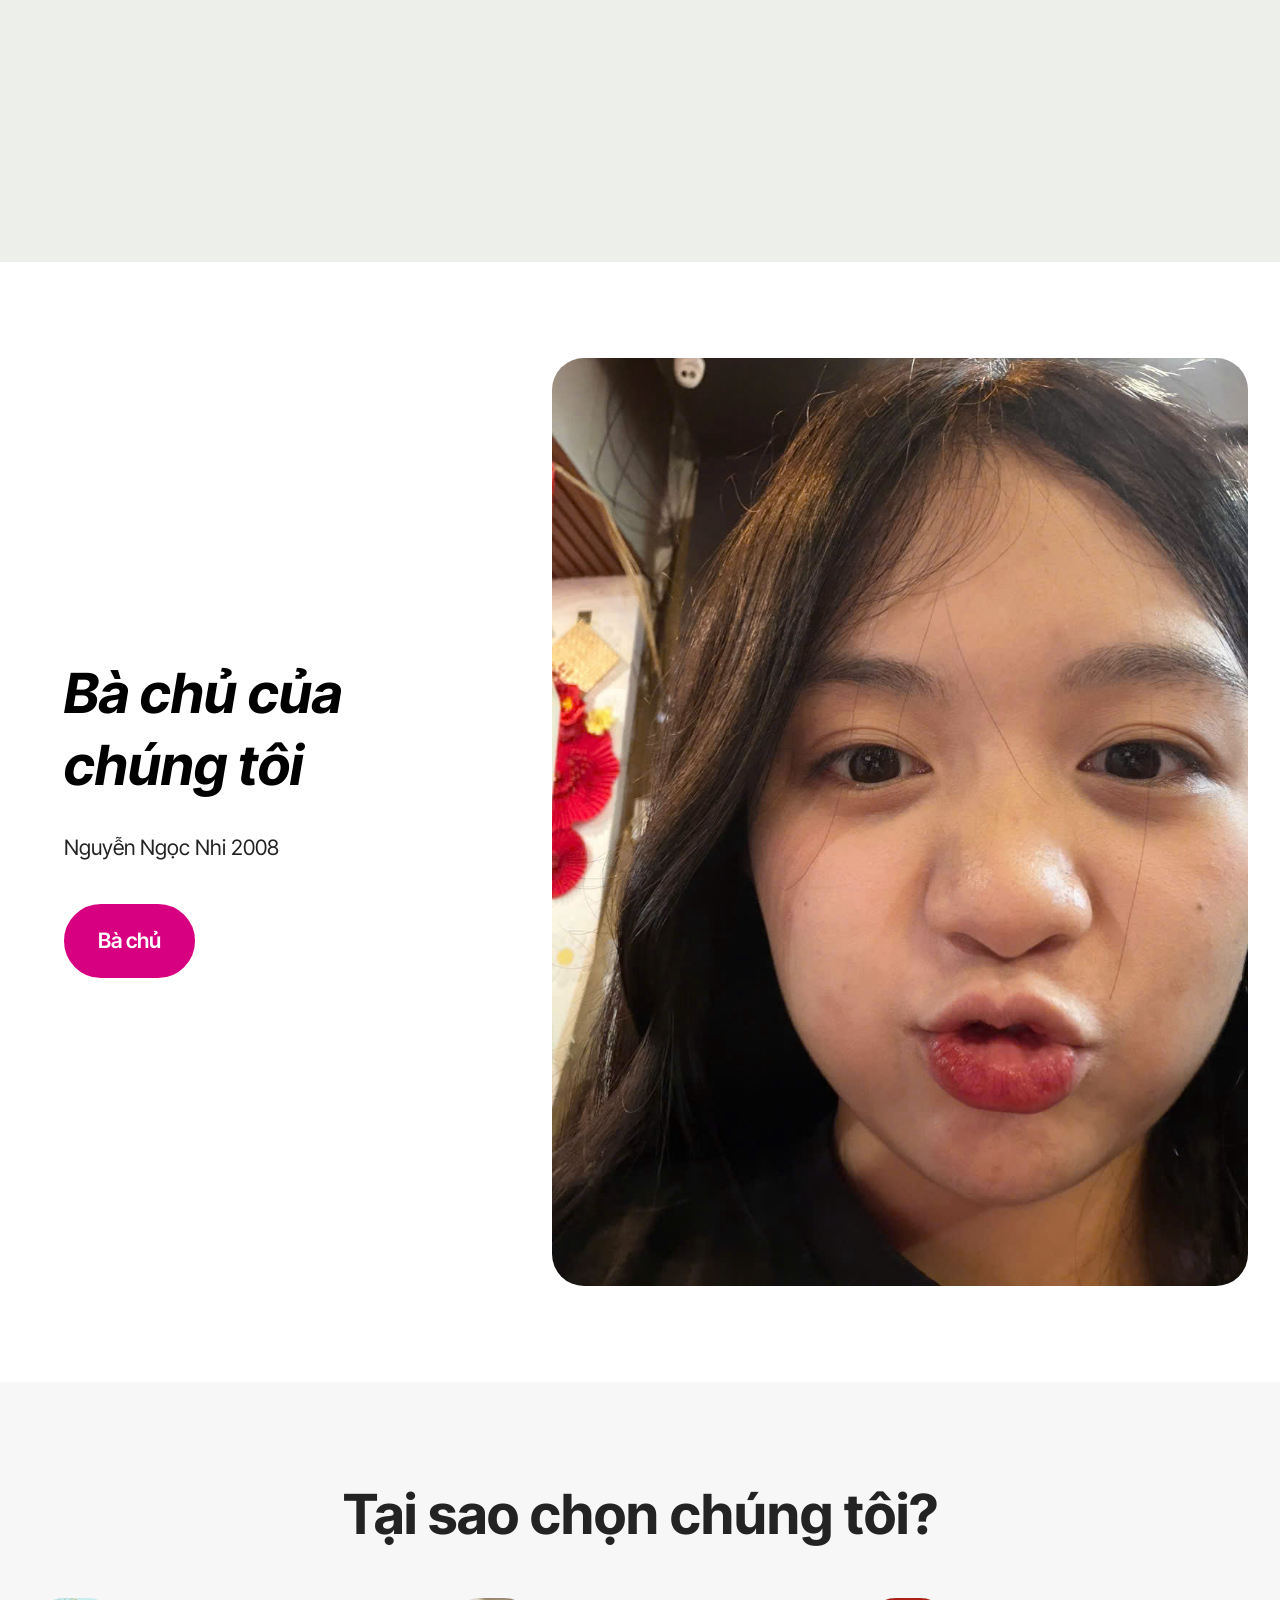
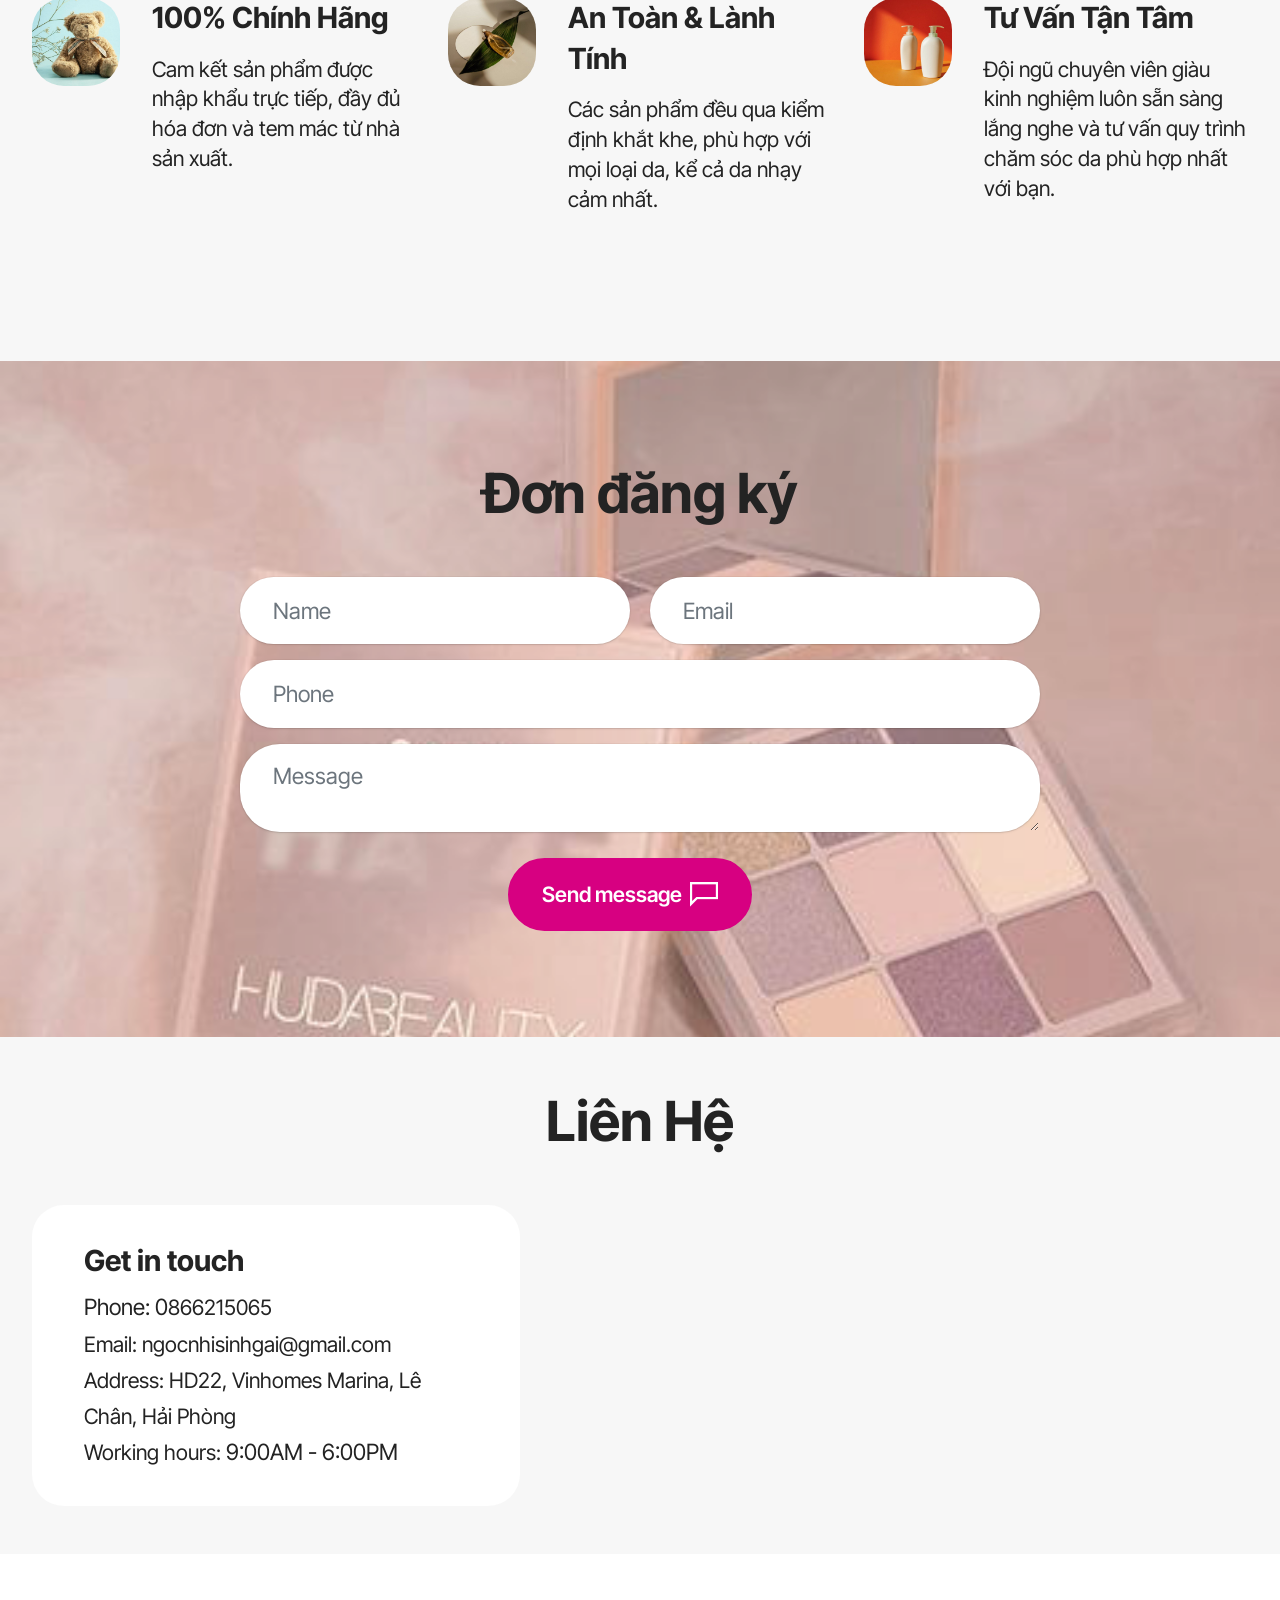
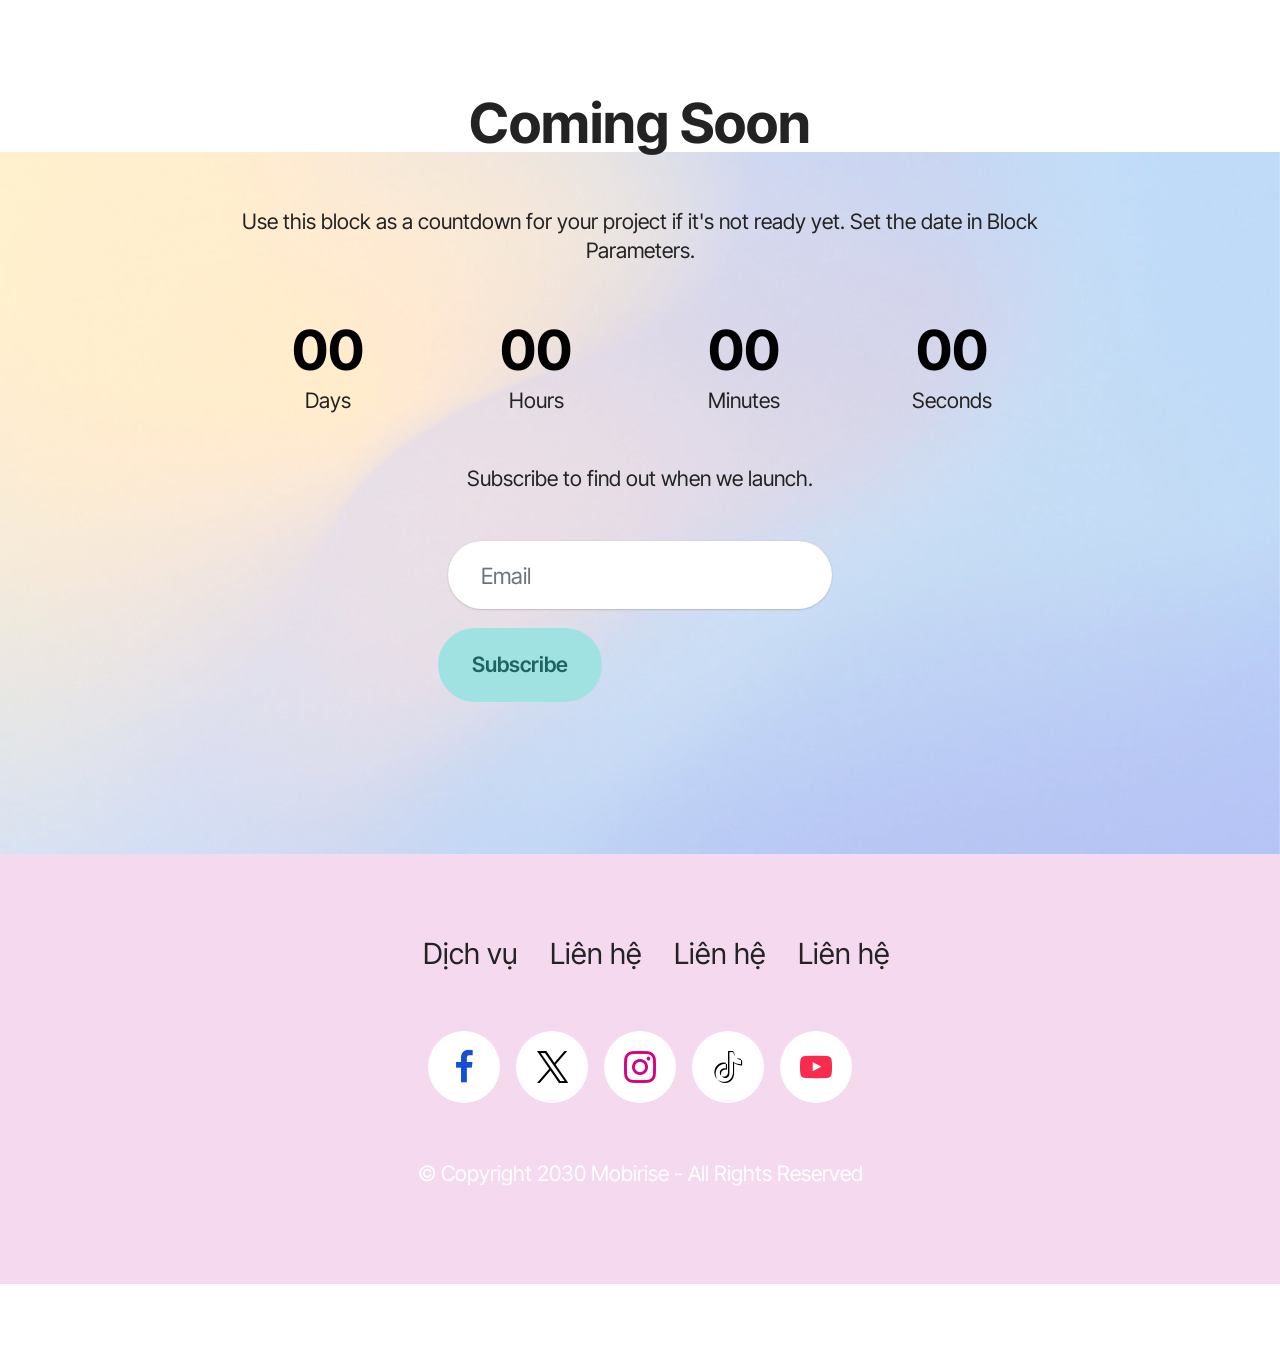
==== commit 9e2c07eb: "ád" ====
--- a/index.html
+++ b/index.html
@@ -479,14 +479,12 @@
                         display: inline-block;
                         animation: bounceUpDown 1s ease-in-out infinite;
                     }
-
                     @keyframes bounceUpDown {
-                        0%, 100% {
-                            transform: translateY(0);
-                        }
-                        50% {
-                            transform: translateY(-12px);
-                        }
+                        0%   { transform: translateY(0); }
+                        25%  { transform: translateY(-10px); }
+                        50%  { transform: translateY(0); }
+                        75%  { transform: translateY(10px); }
+                        100% { transform: translateY(0); }
                     }
                 </style>
                 <h3 class="mbr-section-title mb-5 align-center mbr-fonts-style display-2">
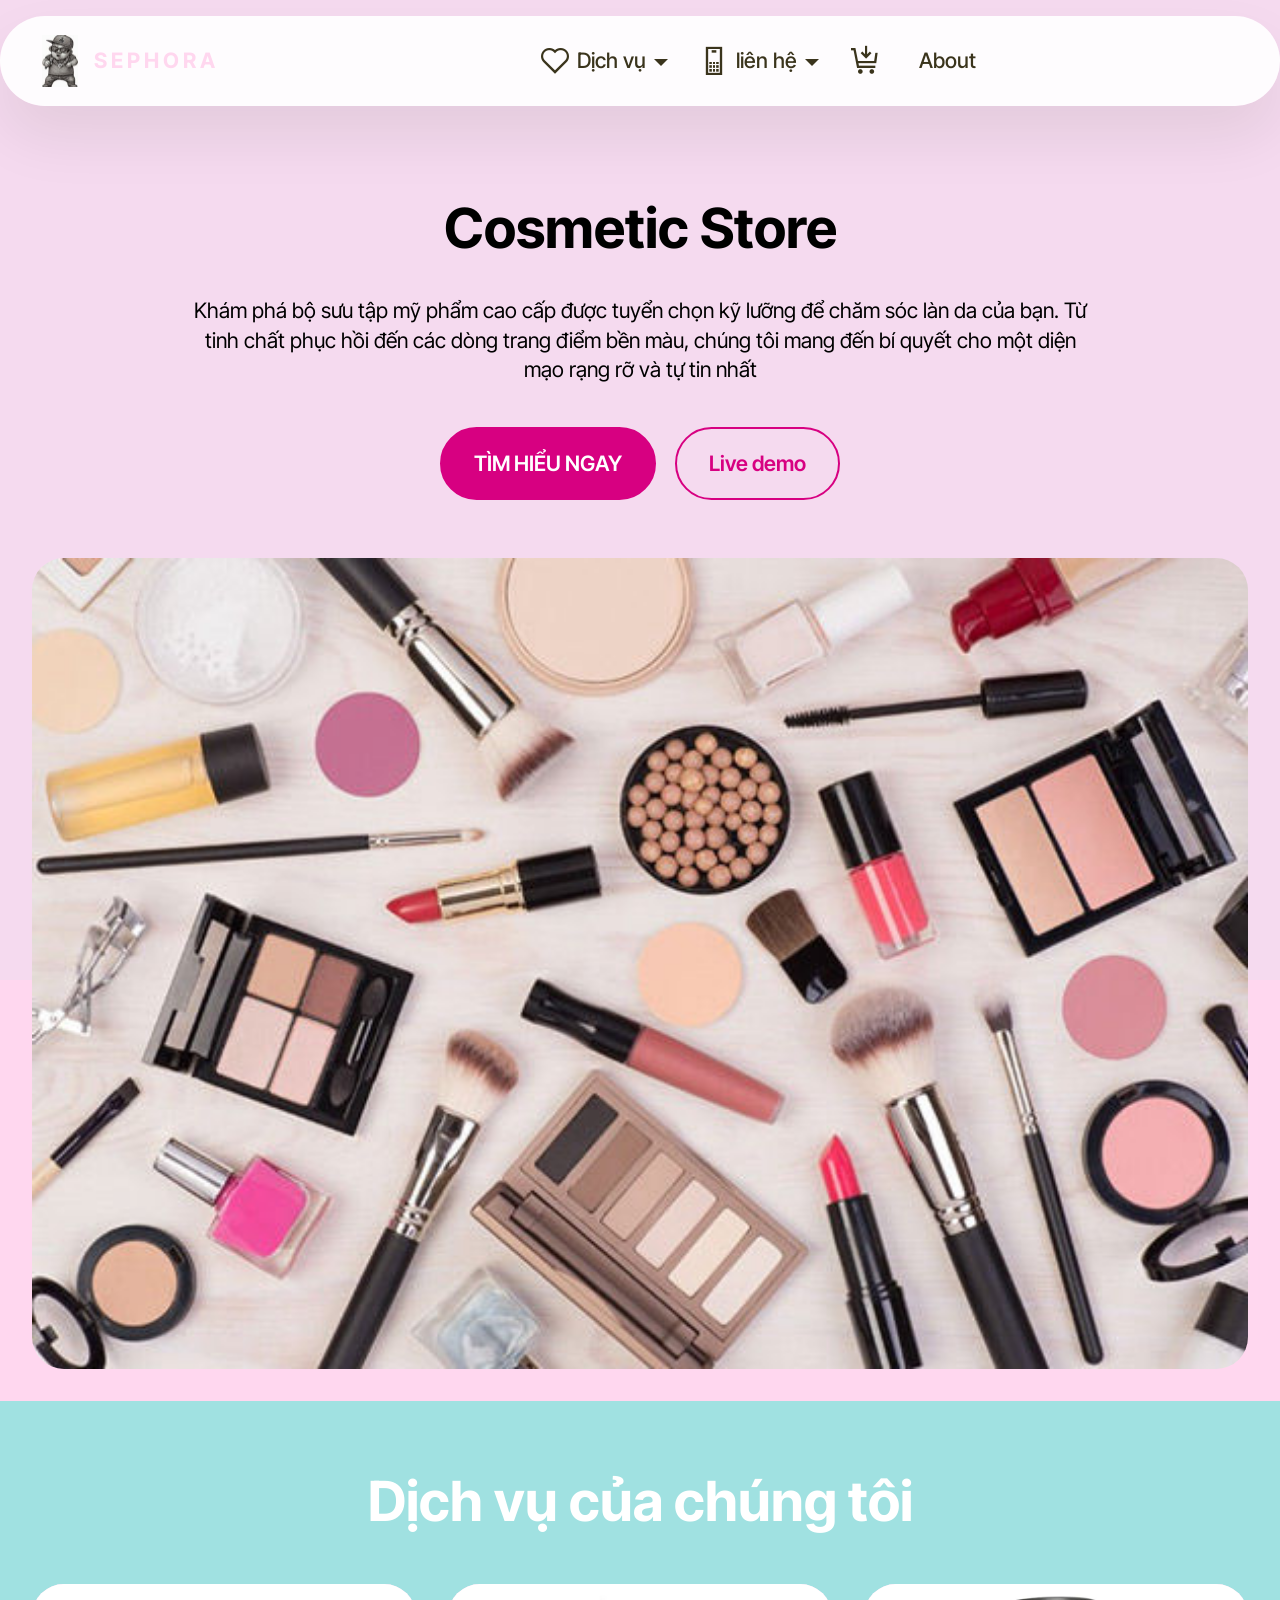
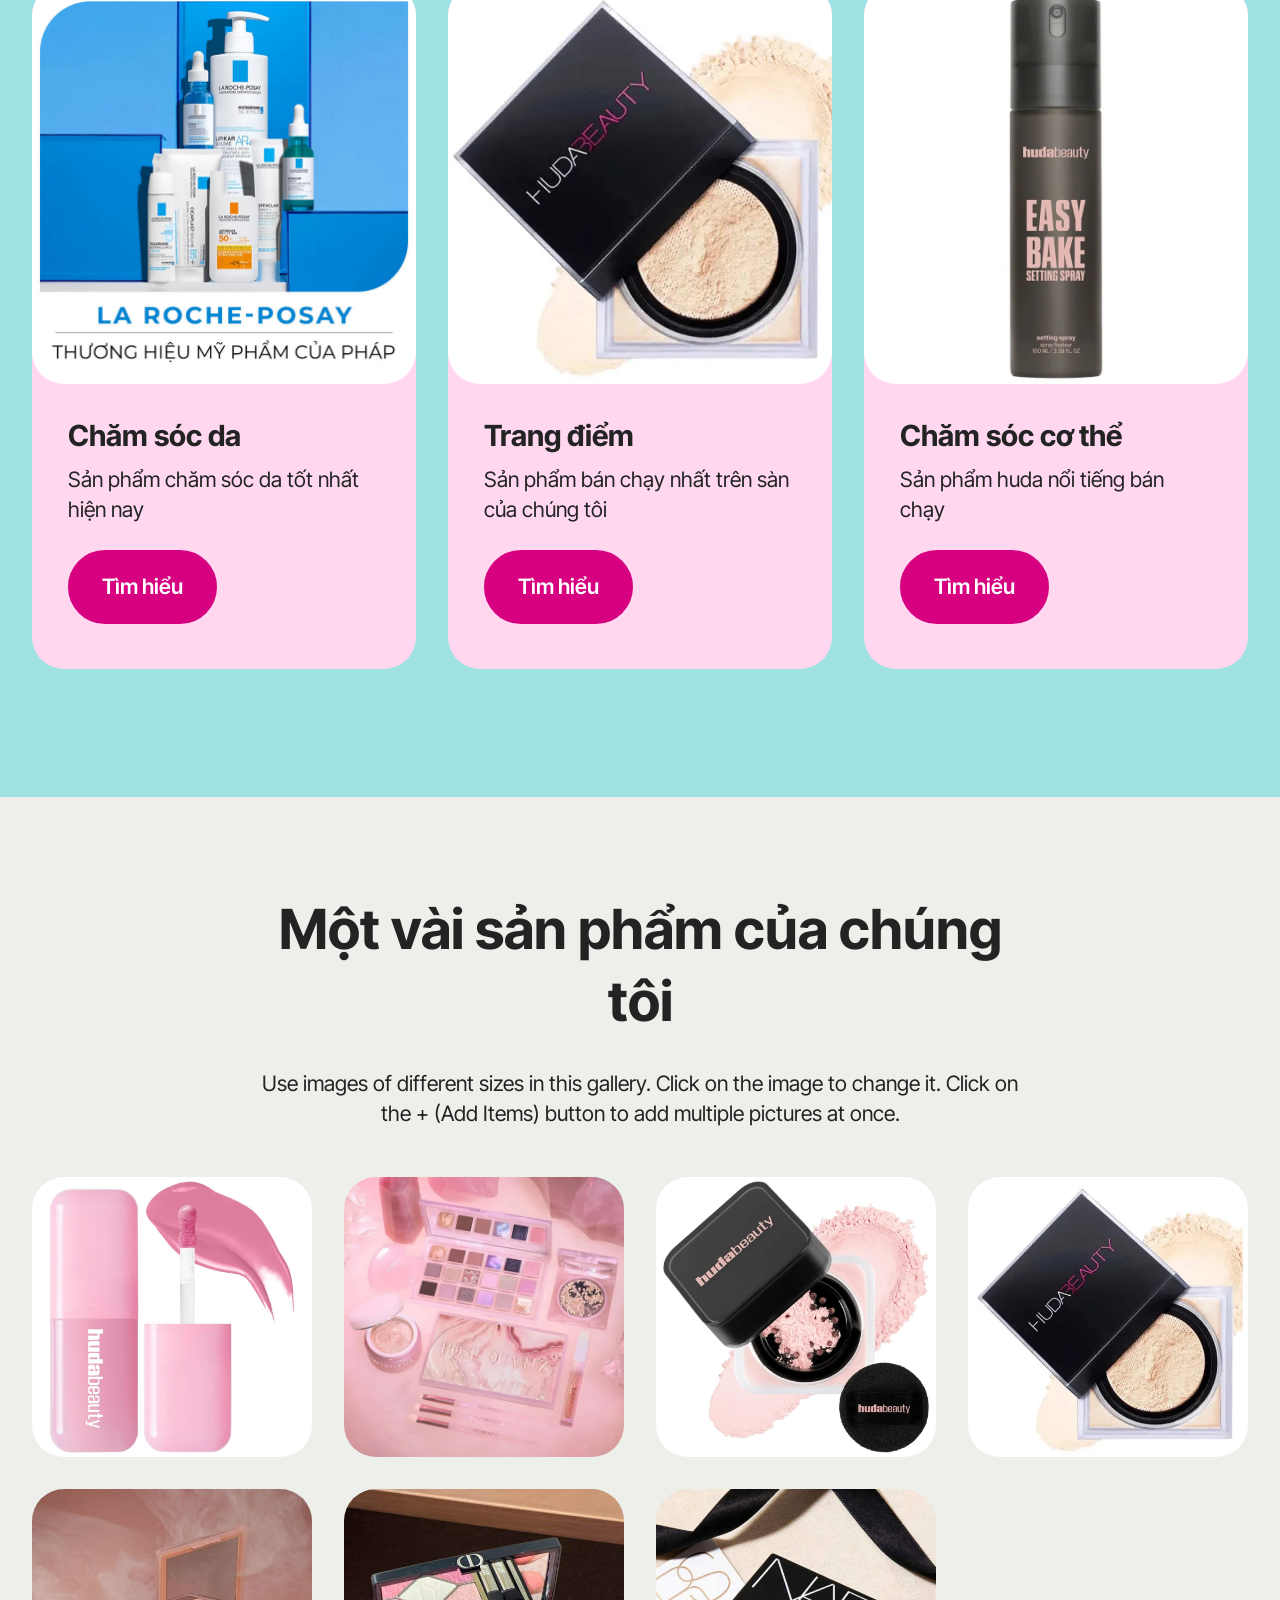
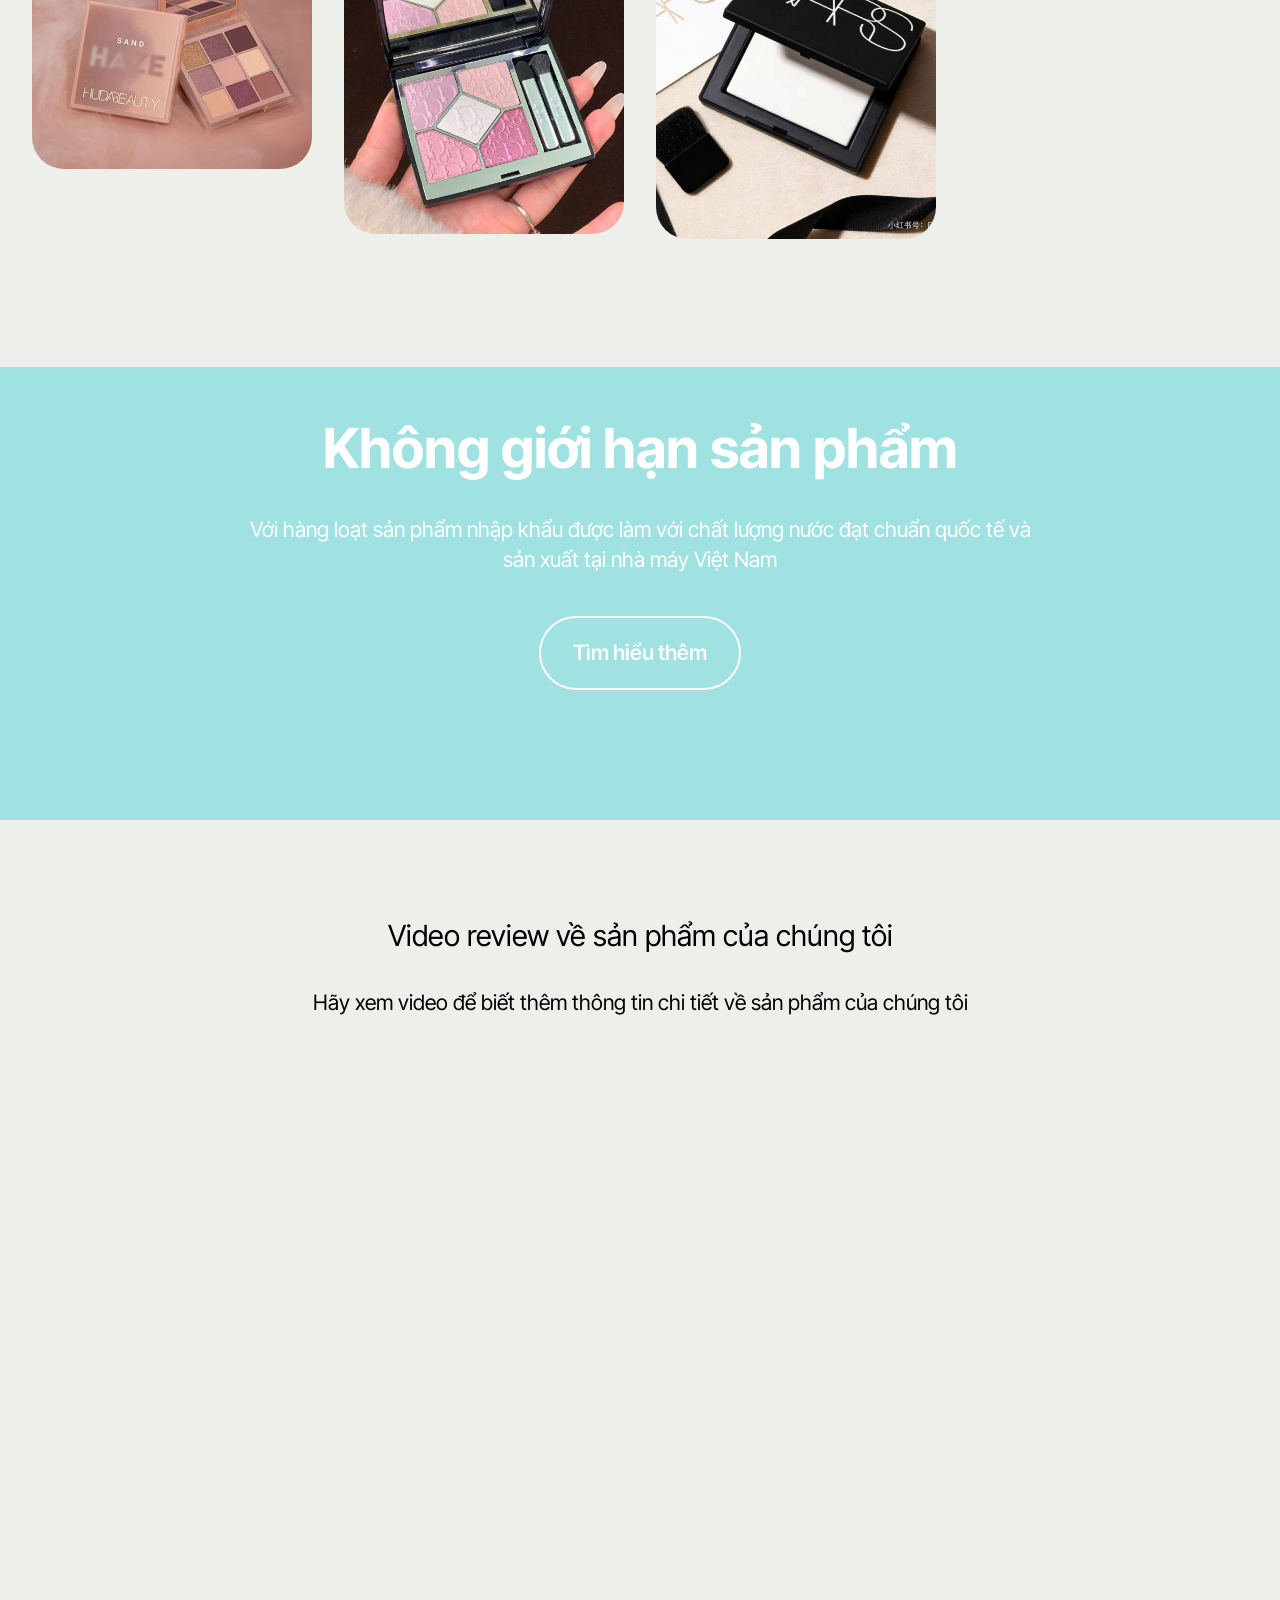
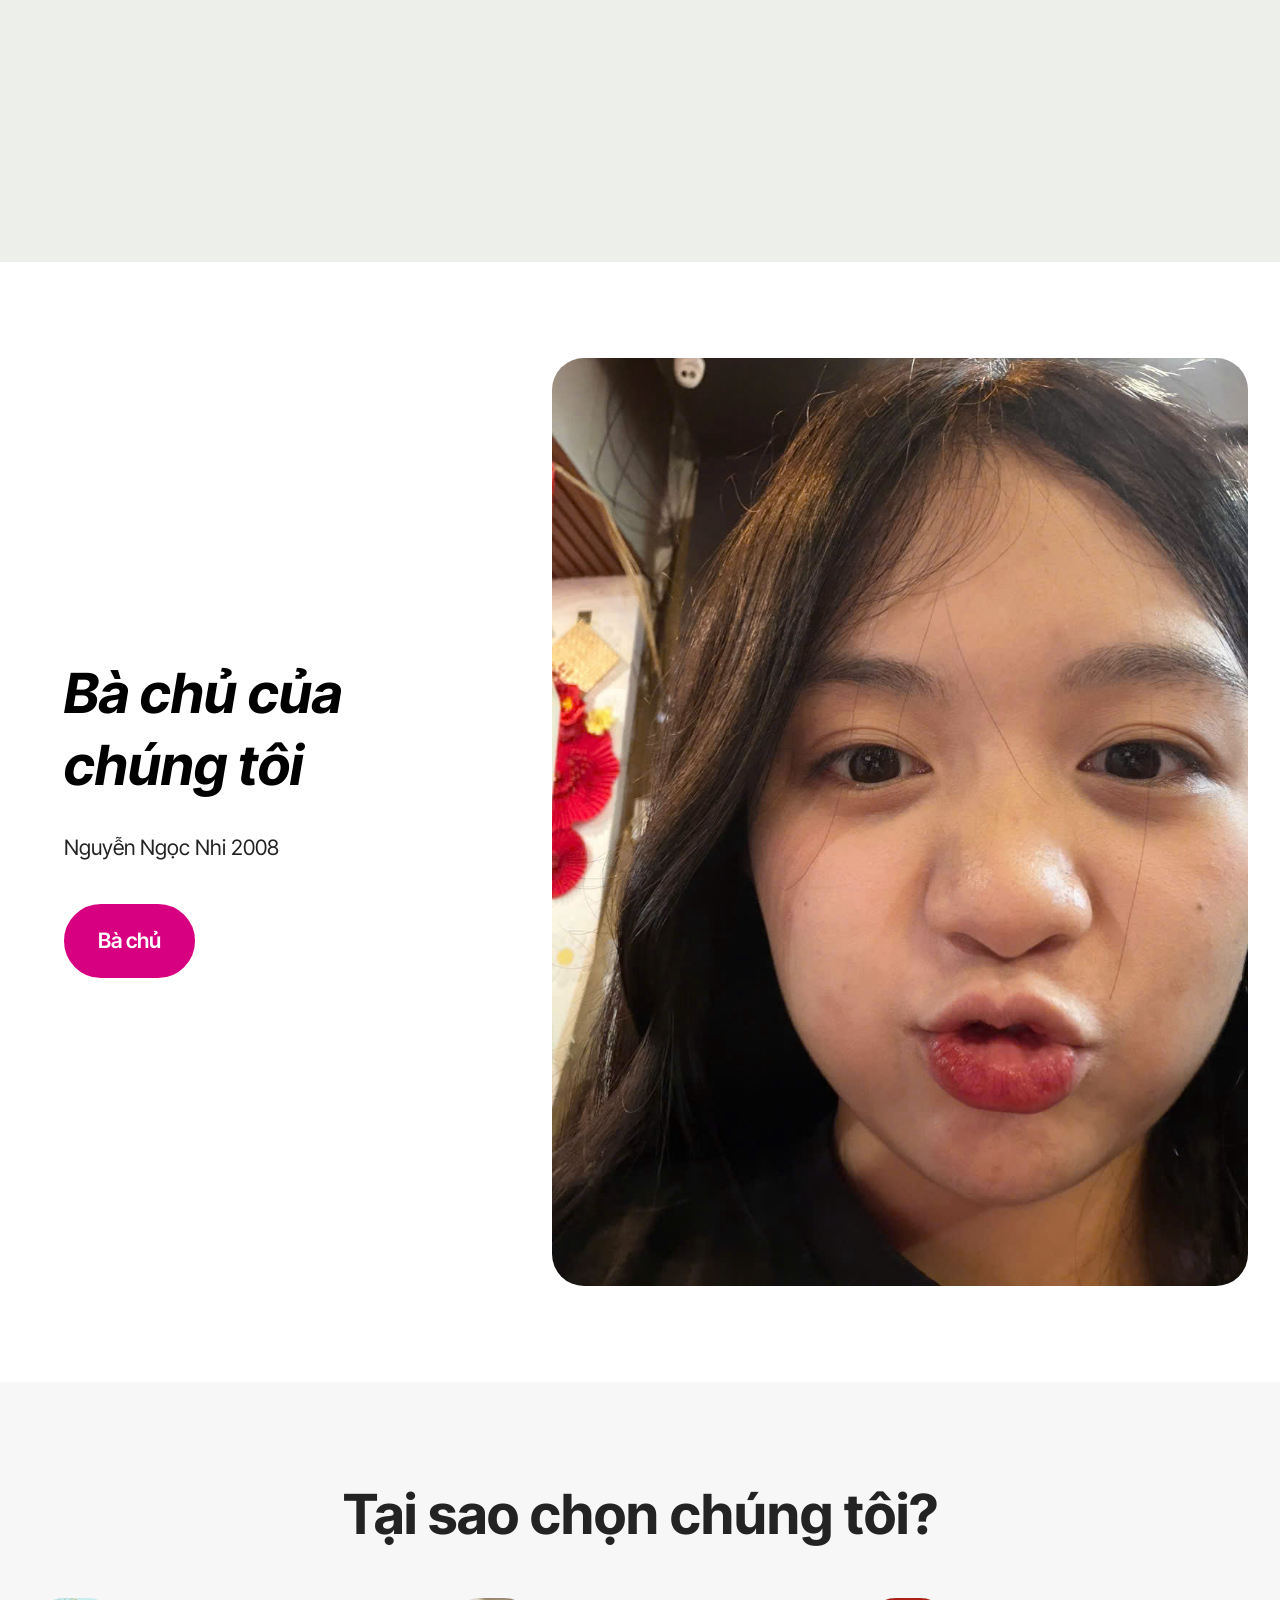
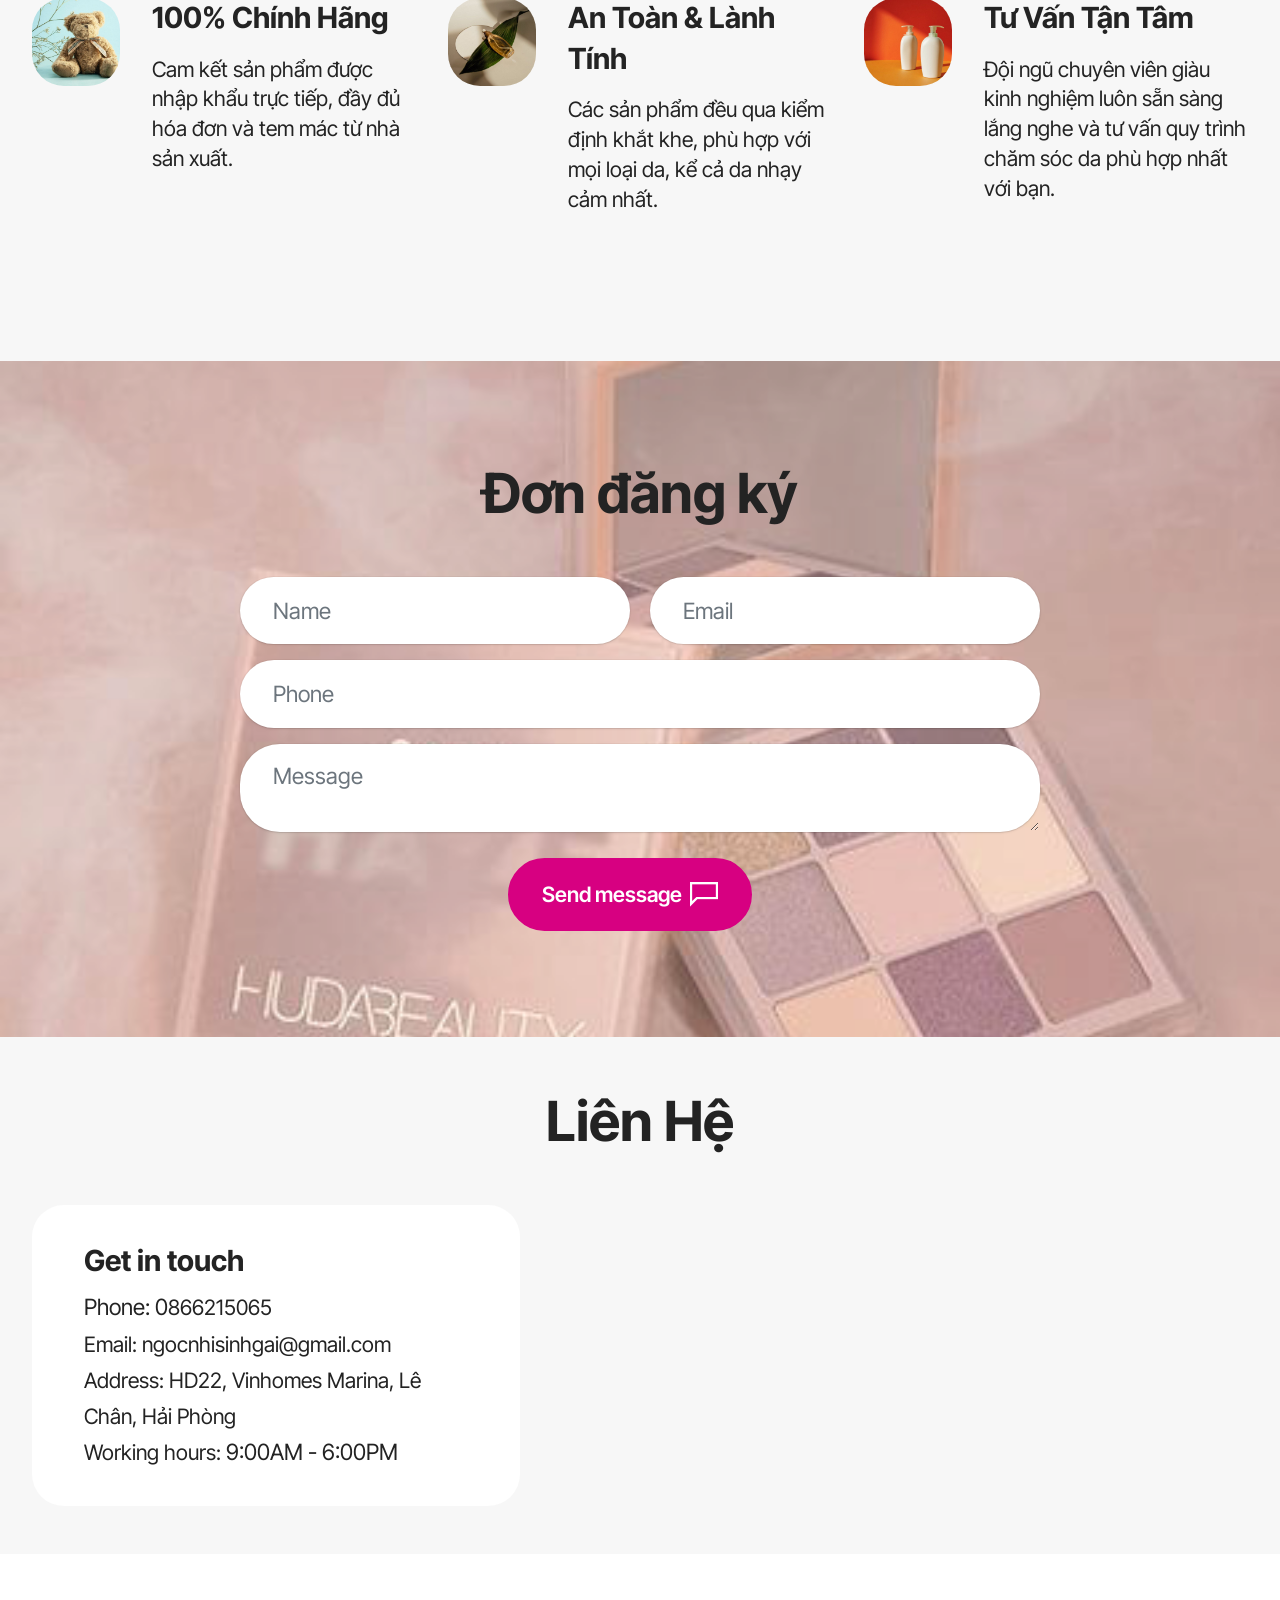
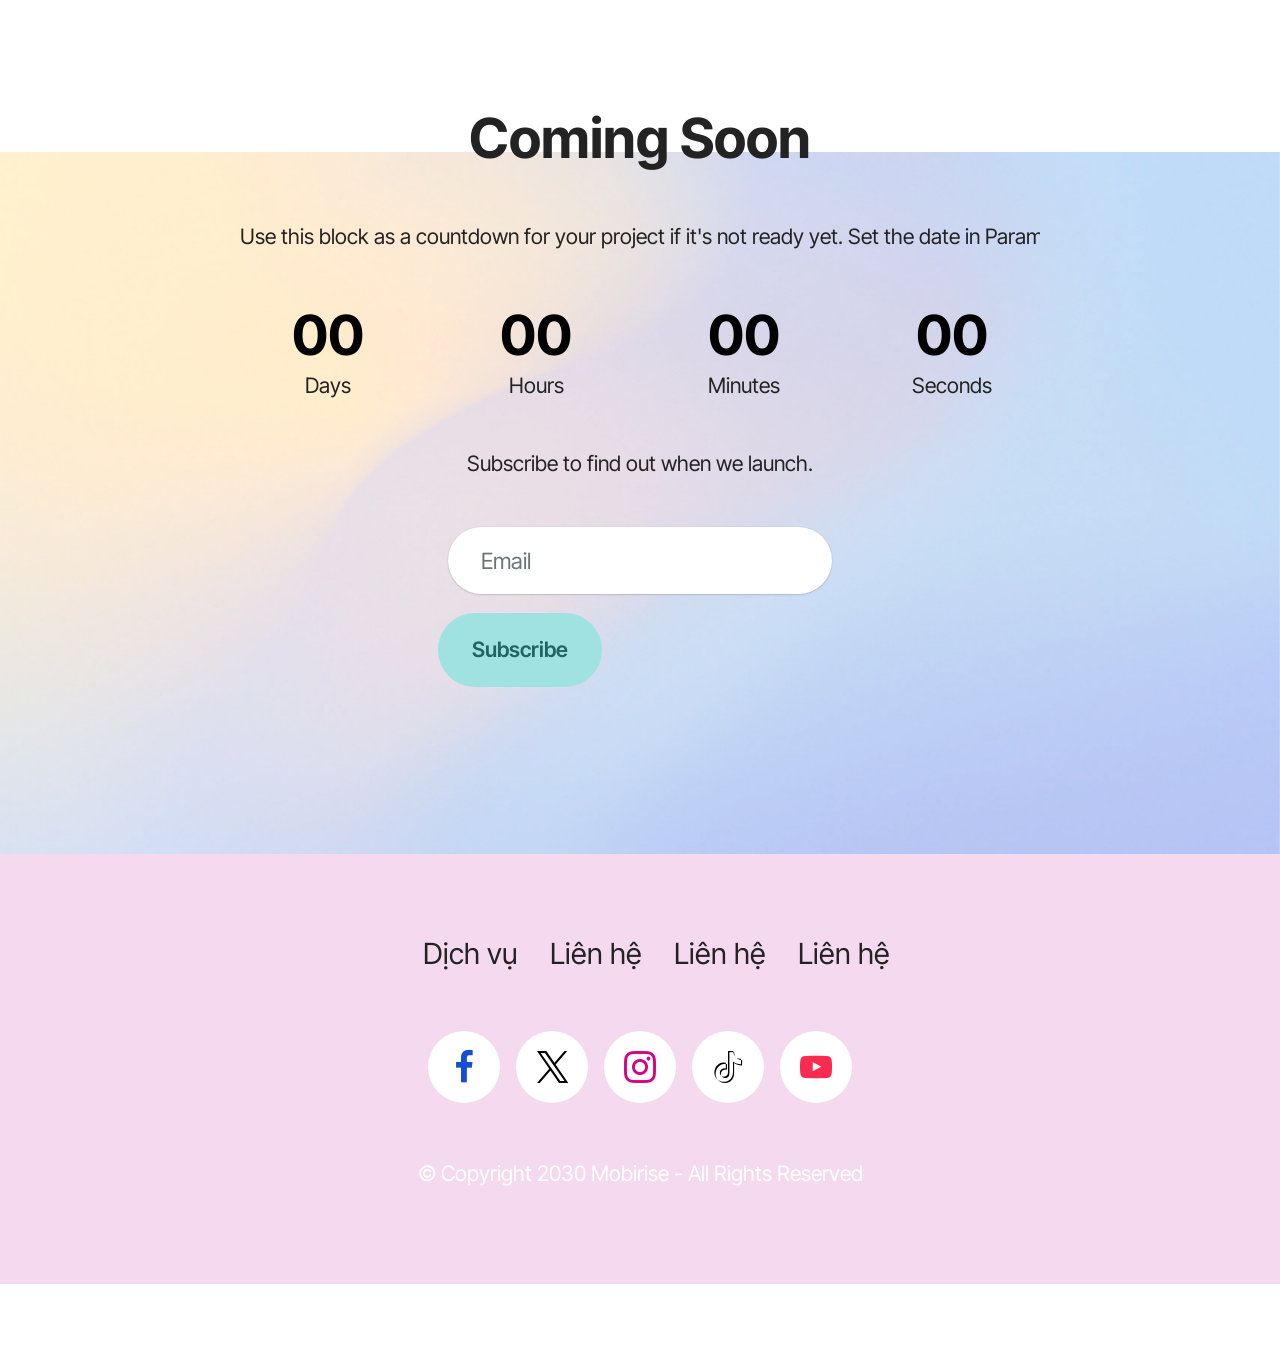
==== commit 8d14ce6b: "dá" ====
--- a/index.html
+++ b/index.html
@@ -490,9 +490,31 @@
                 <h3 class="mbr-section-title mb-5 align-center mbr-fonts-style display-2">
                     <strong class = "bounce-text">Coming Soon</strong>
                 </h3>
-                <h4 class="mbr-section-subtitle mb-5 align-center mbr-fonts-style display-7">
-                    Use this block as a countdown for your project if it's not ready yet. Set the date in Block
-                    Parameters.
+                <style>
+                    .moving-wrap {
+                        width: 100%;
+                        overflow: hidden;
+                        white-space: nowrap;
+                    }
+
+                    .moving-text {
+                        display: inline-block;
+                        animation: chạy-qua-lại 6s linear infinite alternate;
+                    }
+
+                    @keyframes chạy-qua-lại {
+                        from {
+                            transform: translateX(-30vw);
+                        }
+                        to {
+                            transform: translateX(30vw);
+                        }
+                    }
+                </style>
+                <h4 class="mbr-section-subtitle mb-5 align-center mbr-fonts-style display-7 moving-wrap">
+                    <span class="moving-text">
+                        Use this block as a countdown for your project if it's not ready yet. Set the date in Parameters.
+                    </span>
                 </h4>
                 <div class="countdown-cont align-center mb-5">
                     <div class="daysCountdown col-xs-3 col-sm-3 col-md-3" title="Days"></div>
